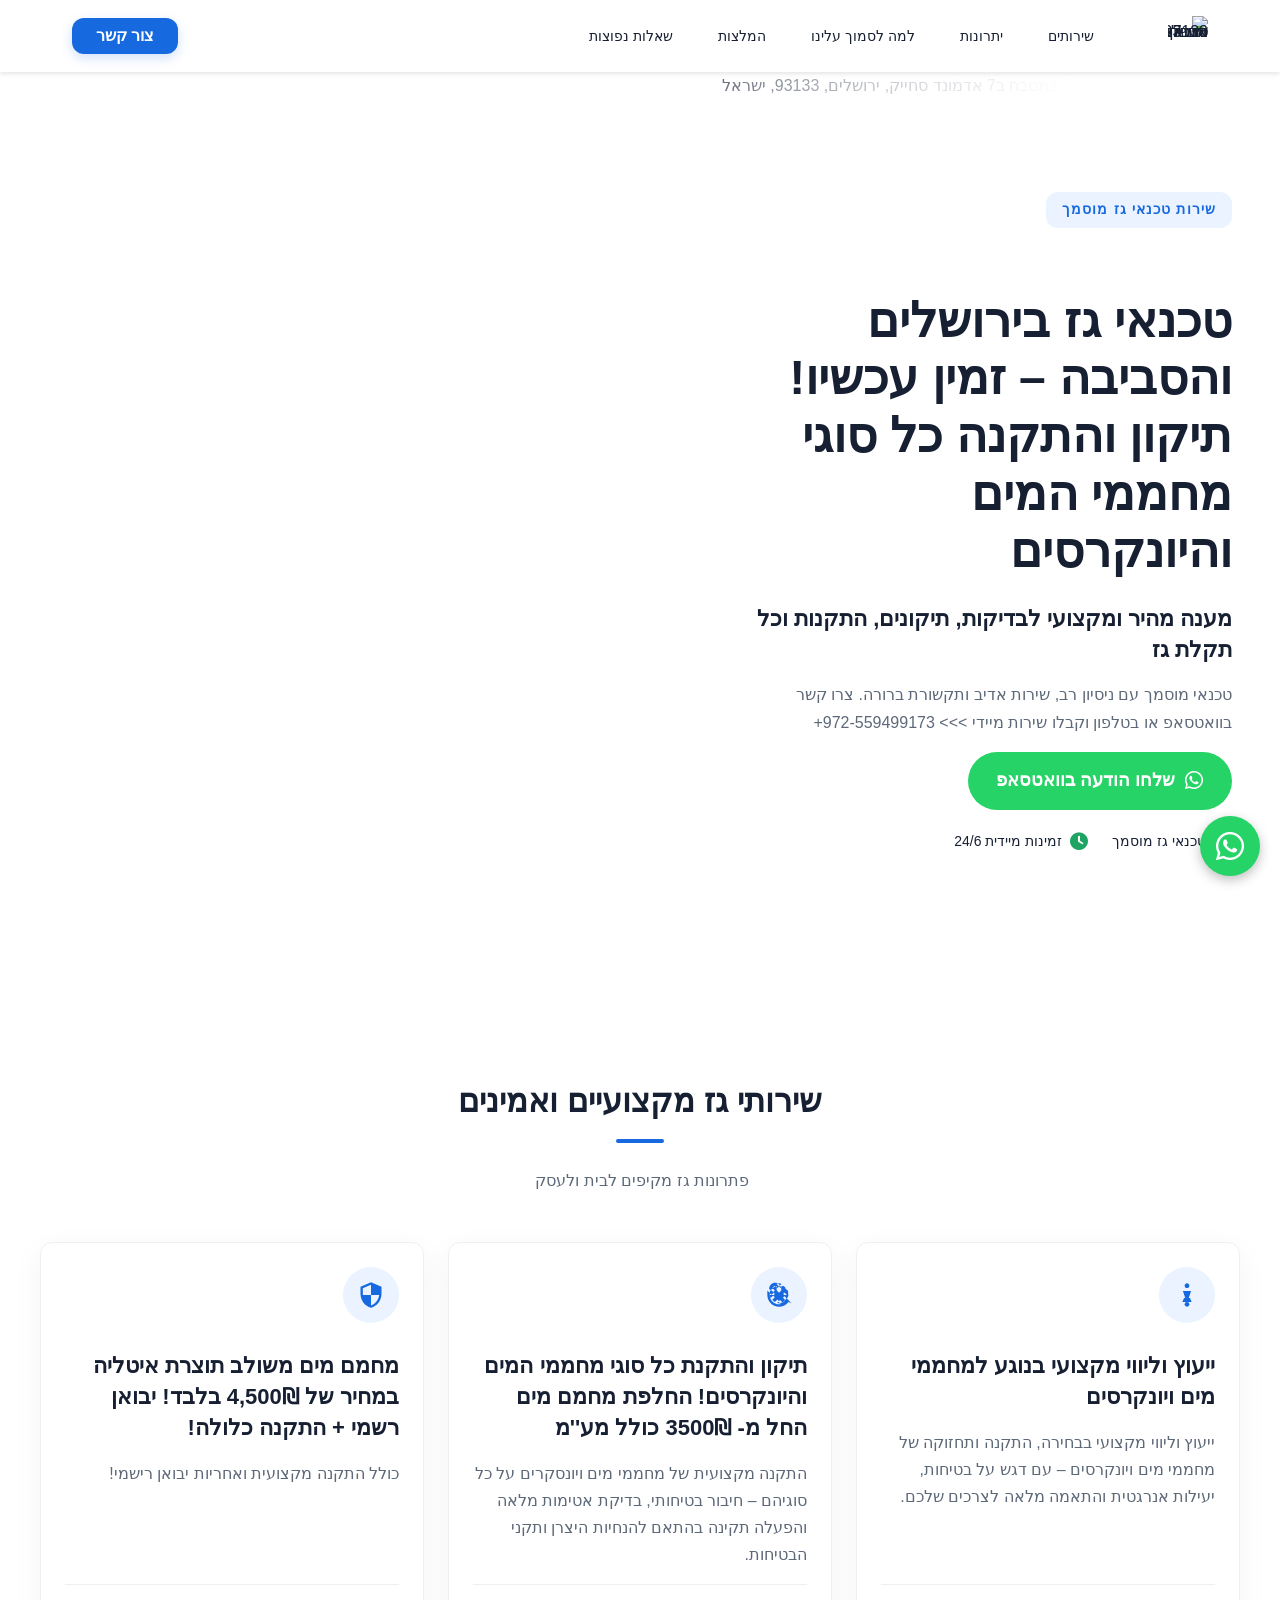
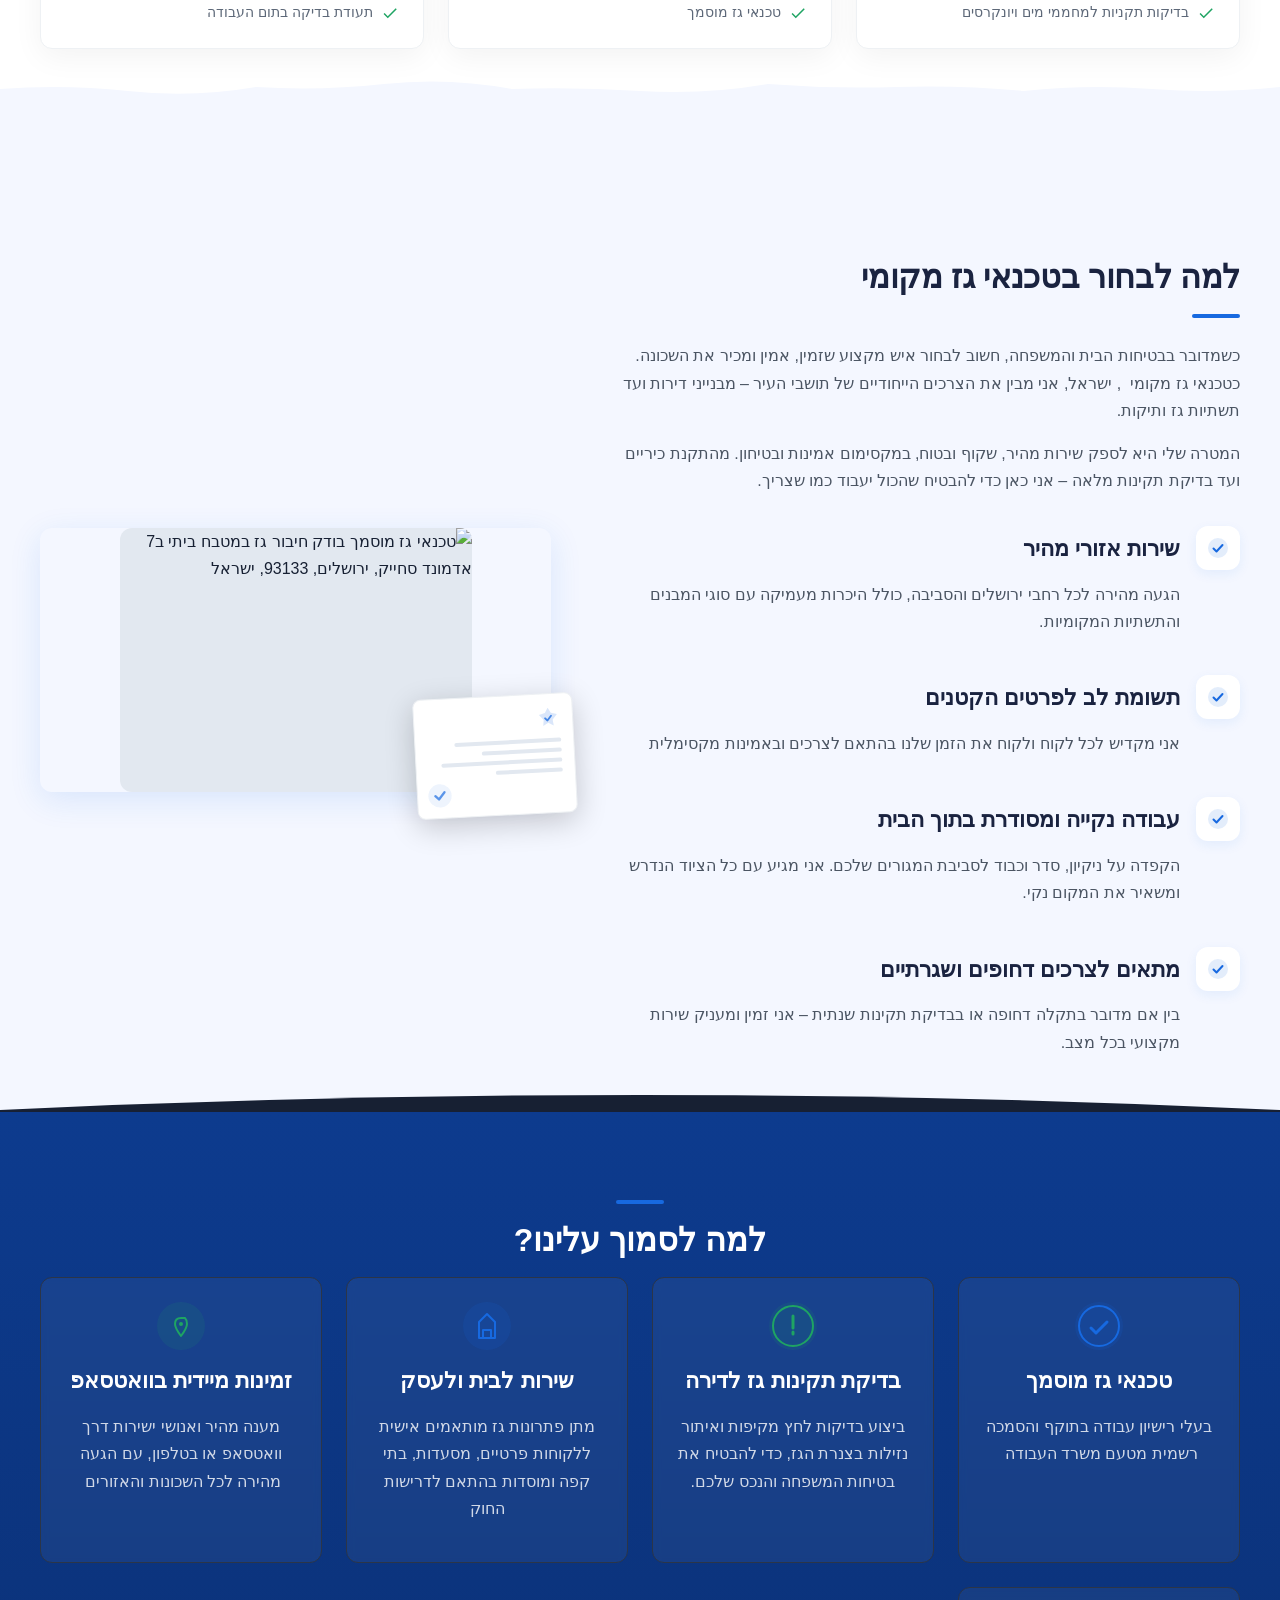
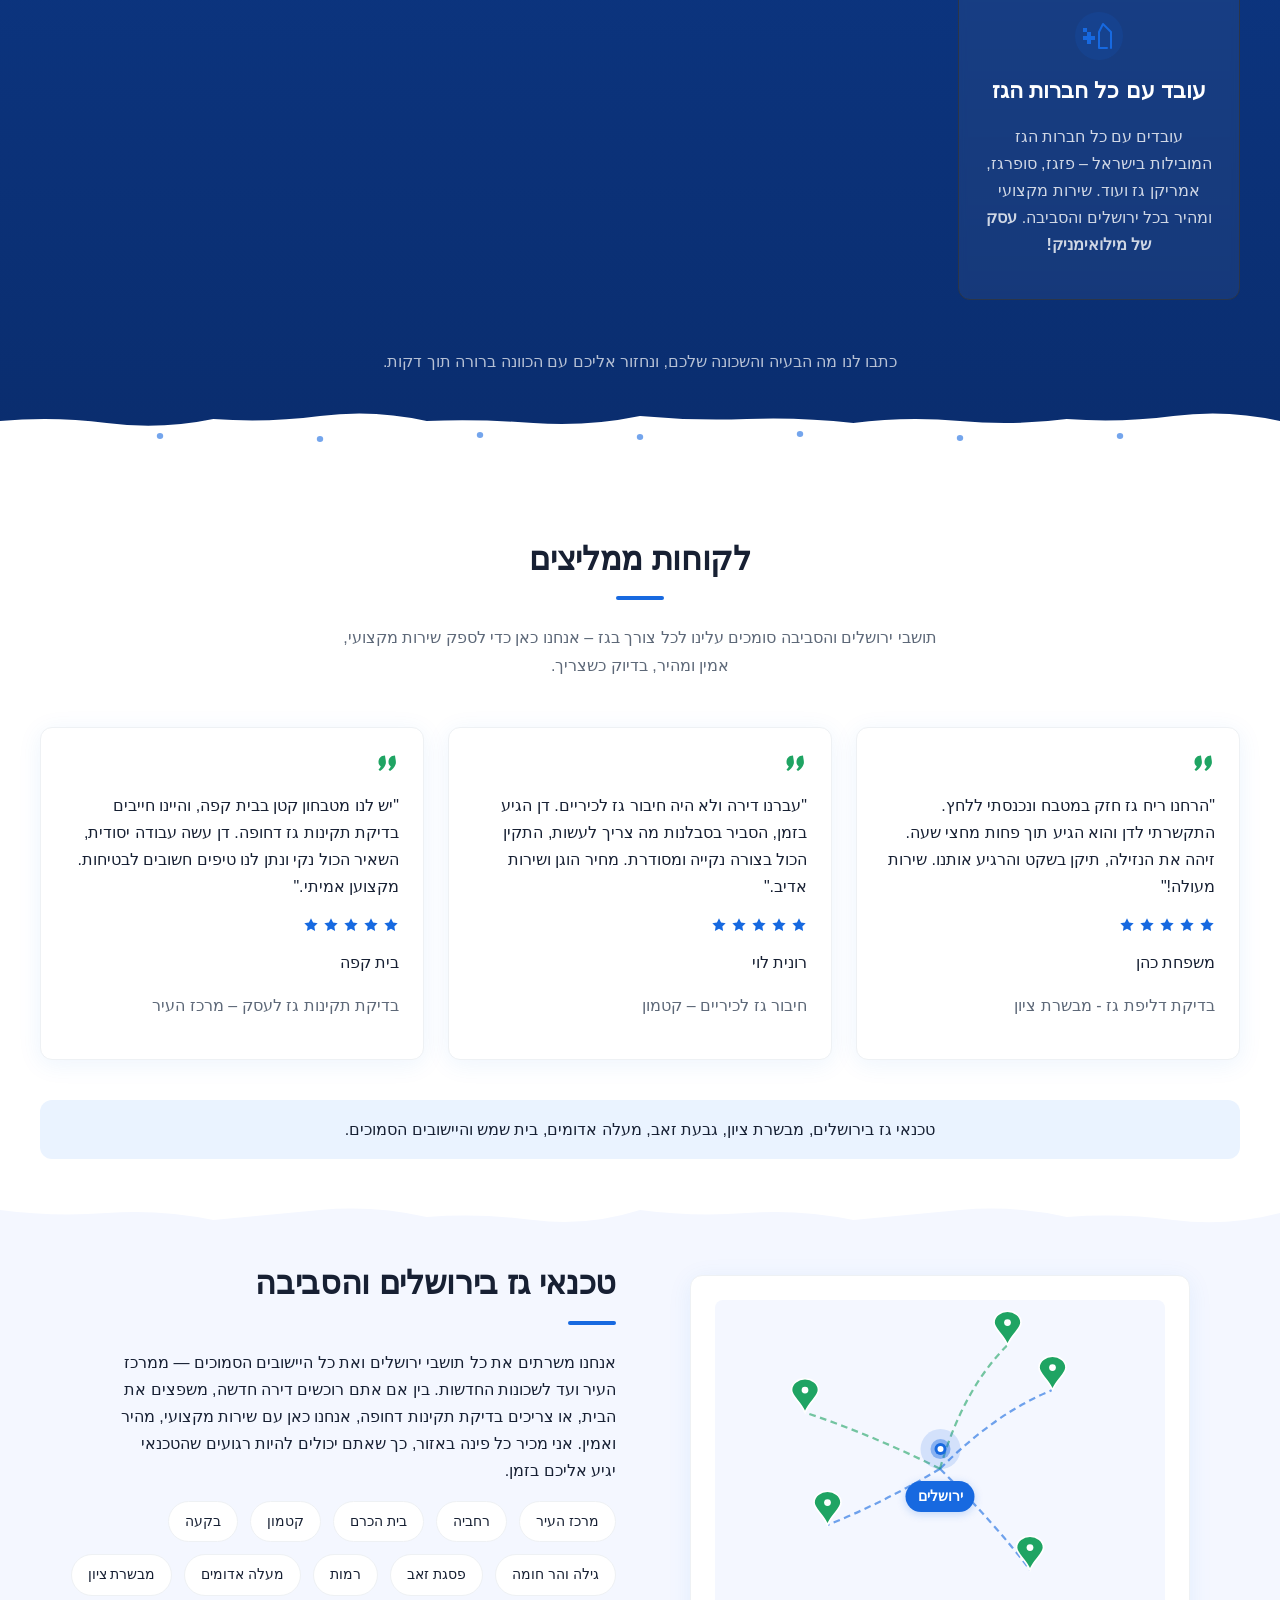
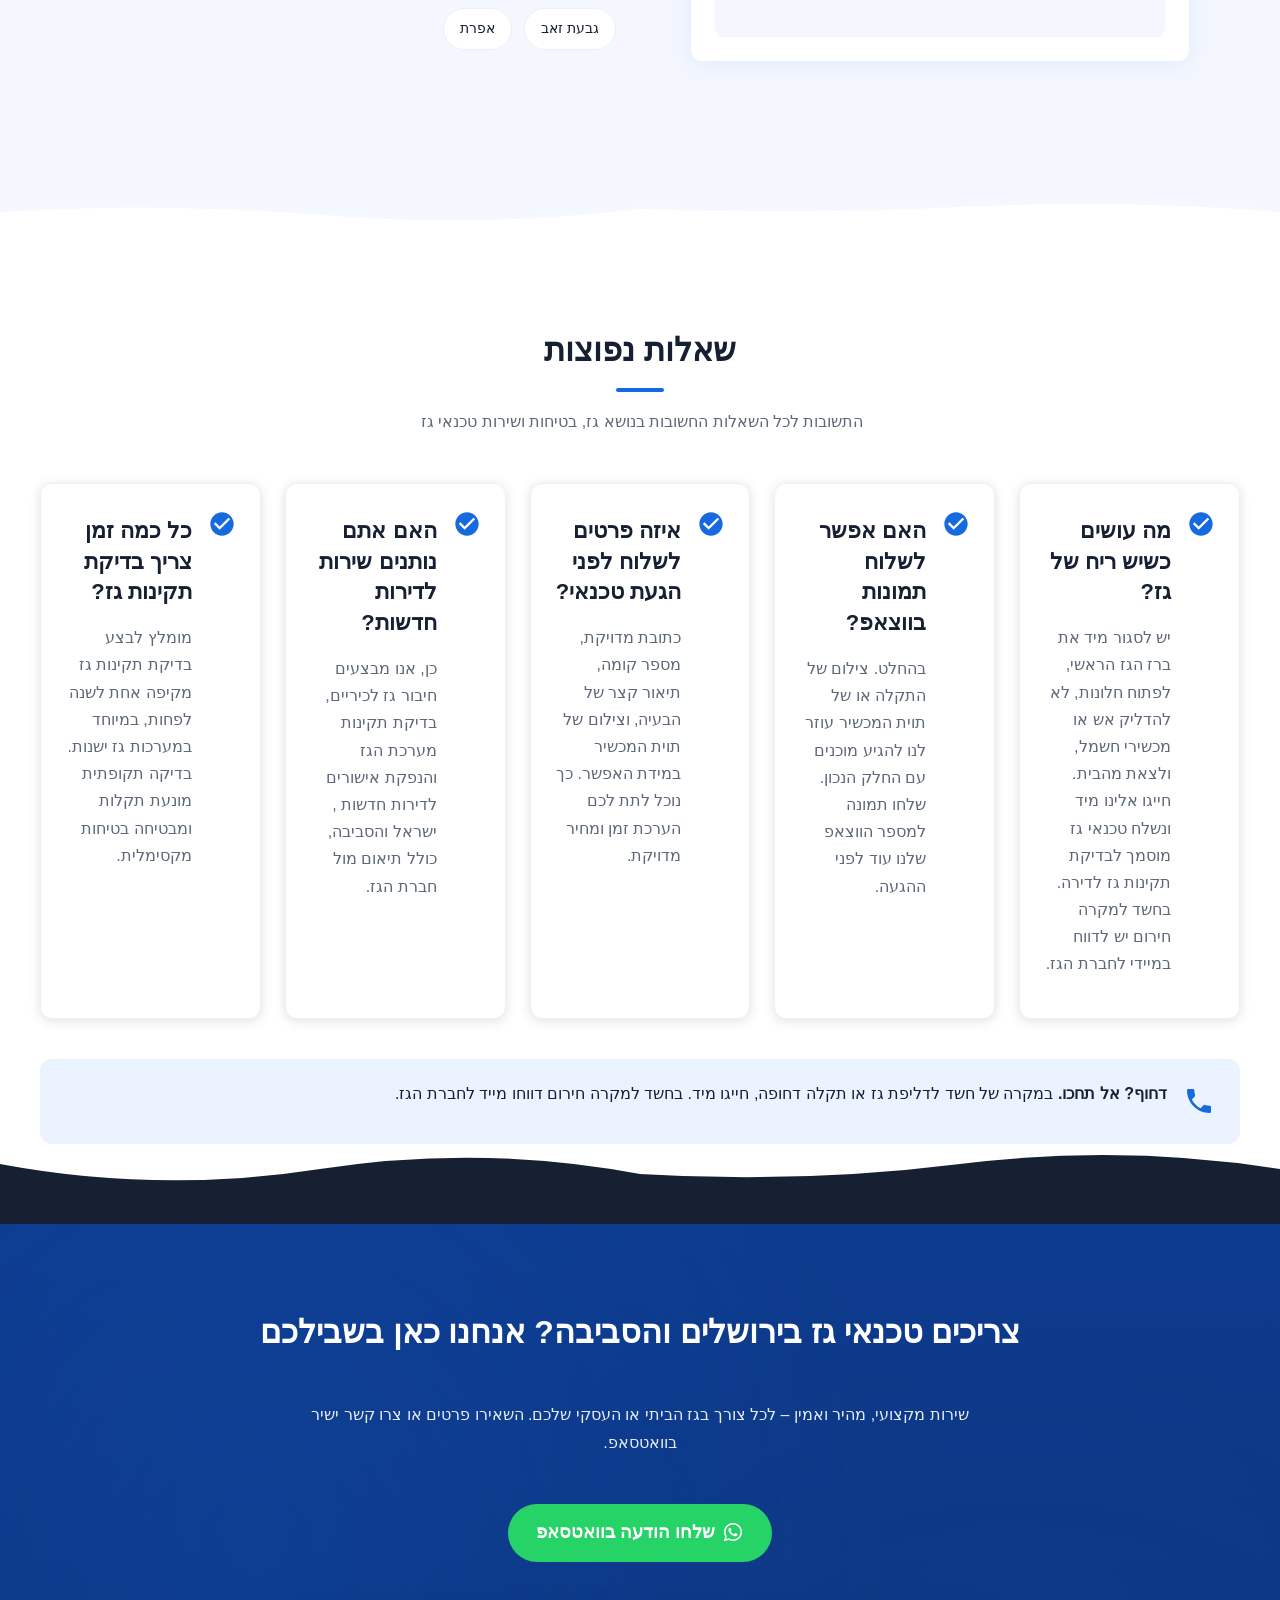
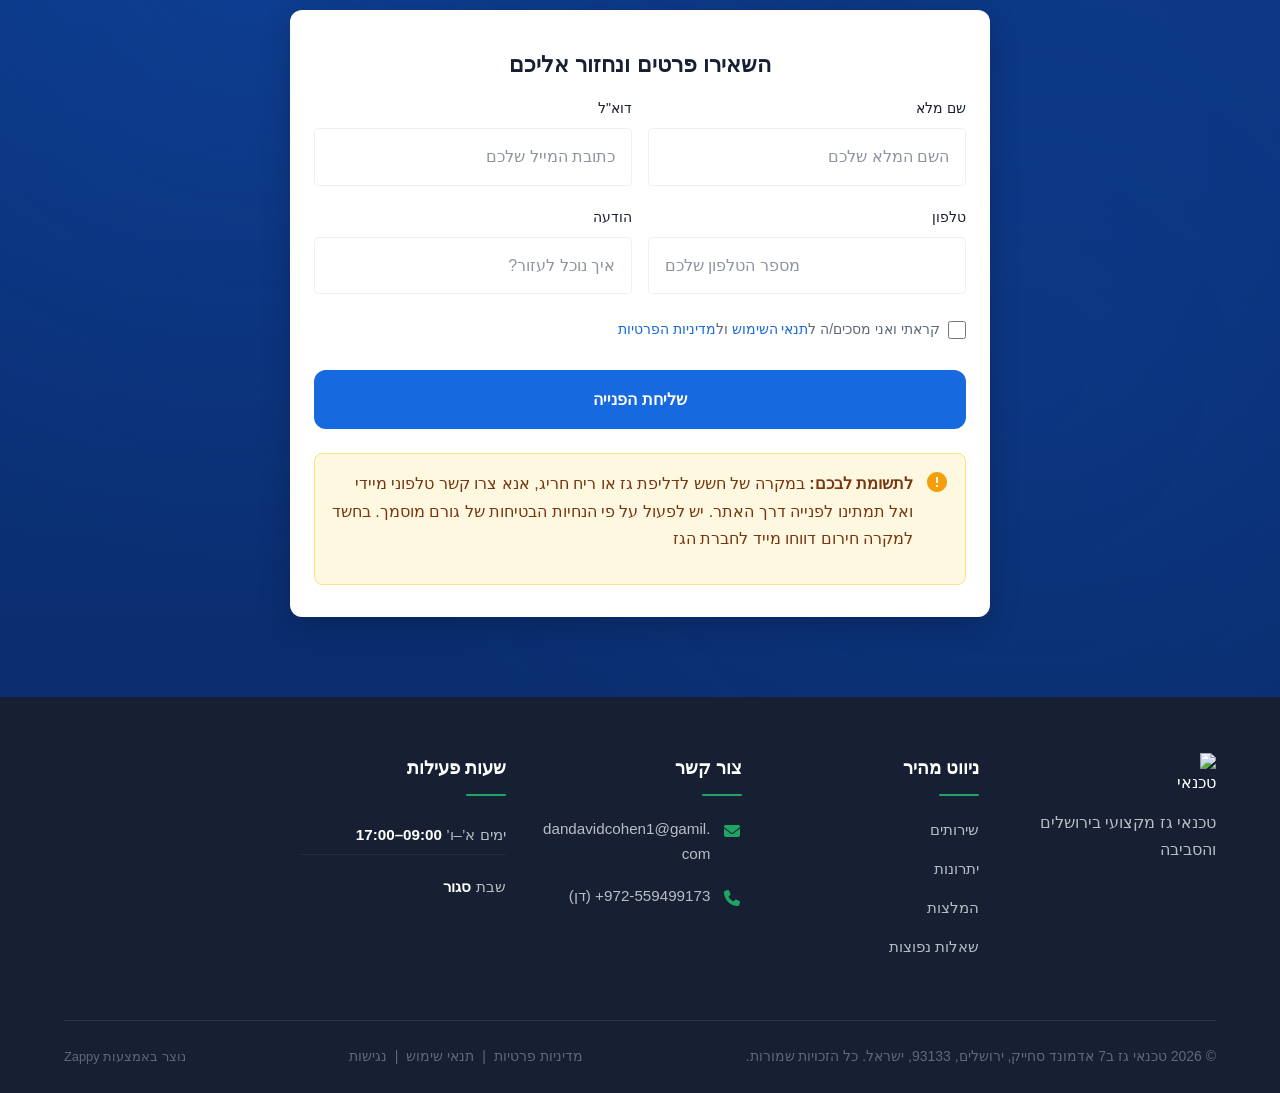
==== index.html @ f6ea0b16 "Incremental sync: 1 page(s) — text_edit" ====
<!DOCTYPE html><html lang="he" dir="rtl"><head>
    <meta charset="UTF-8">
    <meta name="viewport" content="width=device-width, initial-scale=1.0">
    <meta name="robots" content="index, follow">
    <title>טכנאי גז 24/7? השאירו פרטים ונדאג לכם מיד — טכנאי גז בירושלים</title>
    <meta name="description" content="צריכים טכנאי גז בירושלים באופן דחוף? אנחנו כאן להתקנת גז ביתי, בדיקת תקינות וחיבור כיריים. שירות מקצועי ואמין עם זמינות מיידית בוואטסאפ. לחצו עכשיו!">
    <meta name="keywords" content="טכנאי גז בירושלים, התקנת גז ביתי ירושלים, בדיקת תקינות גז לדירה, חיבור גז לכיריים ירושלים, גז ירושלים">
    
    <!-- Favicons -->
    <link rel="icon" type="image/x-icon" href="/assets/favicon.ico">
    <link rel="icon" type="image/png" sizes="16x16" href="/assets/favicon-16x16.png">
    <link rel="icon" type="image/png" sizes="32x32" href="/assets/favicon-32x32.png">
    <link rel="icon" type="image/png" sizes="48x48" href="/assets/favicon-48x48.png">
    <link rel="icon" type="image/png" sizes="192x192" href="/assets/favicon-192x192.png">
    <link rel="icon" type="image/png" sizes="512x512" href="/assets/favicon-512x512.png">
    <link rel="apple-touch-icon" href="/assets/apple-touch-icon.png">
    <!-- Zappy Analytics -->
<script>
(function() {
  'use strict';
  
  // Configuration
  var config = {
    websiteId: 'fee62a18-ed36-47d0-abb9-548b7196b8e8',
    apiUrl: 'https://api.zappy5.com/api/analytics/track',
    sessionDuration: 30 * 60 * 1000, // 30 minutes
    visitorDuration: 30 * 24 * 60 * 60 * 1000, // 30 days
    trackPageViews: true,
    trackClicks: true,
    trackFormSubmissions: true
  };
  
  // Generate or retrieve persistent visitor ID (30 days)
  function getVisitorId() {
    var visitorKey = 'zappy_visitor_' + config.websiteId;
    var visitor = null;
    
    try {
      visitor = localStorage.getItem(visitorKey);
      if (visitor) {
        var visitorData = JSON.parse(visitor);
        var now = Date.now();
        
        // Check if visitor ID is still valid (30 days)
        if (now - visitorData.created < config.visitorDuration) {
          // Update last seen timestamp
          visitorData.lastSeen = now;
          localStorage.setItem(visitorKey, JSON.stringify(visitorData));
          return visitorData.id;
        }
      }
    } catch (e) {
      console.warn('Zappy Analytics: LocalStorage not available');
    }
    
    // Generate new visitor ID
    var newVisitorId = 'zv_' + Date.now() + '_' + Math.random().toString(36).substr(2, 9);
    
    try {
      localStorage.setItem(visitorKey, JSON.stringify({
        id: newVisitorId,
        created: Date.now(),
        lastSeen: Date.now()
      }));
    } catch (e) {
      // Continue without local storage
    }
    
    return newVisitorId;
  }
  
  // Generate or retrieve session ID (30 minutes)
  function getSessionId() {
    var sessionKey = 'zappy_session_' + config.websiteId;
    var session = null;
    
    try {
      session = sessionStorage.getItem(sessionKey);
      if (session) {
        var sessionData = JSON.parse(session);
        var now = Date.now();
        
        // Check if session is still valid
        if (now - sessionData.timestamp < config.sessionDuration) {
          // Update timestamp
          sessionData.timestamp = now;
          sessionStorage.setItem(sessionKey, JSON.stringify(sessionData));
          return sessionData.id;
        }
      }
    } catch (e) {
      console.warn('Zappy Analytics: SessionStorage not available');
    }
    
    // Generate new session ID
    var newSessionId = 'zs_' + Date.now() + '_' + Math.random().toString(36).substr(2, 9);
    
    try {
      sessionStorage.setItem(sessionKey, JSON.stringify({
        id: newSessionId,
        timestamp: Date.now()
      }));
    } catch (e) {
      // Continue without session storage
    }
    
    return newSessionId;
  }
  
  var visitorId = getVisitorId();
  var sessionId = getSessionId();
  
  // Track an event
  function trackEvent(eventType, data) {
    data = data || {};
    
    var eventData = {
      website_id: config.websiteId,
      event_type: eventType,
      page_path: window.location.pathname,
      referrer: document.referrer || 'direct',
      visitor_id: visitorId,
      session_id: sessionId,
      metadata: data
    };
    
    // Use sendBeacon if available (better for page unload events)
    if (navigator.sendBeacon) {
      var blob = new Blob([JSON.stringify(eventData)], { type: 'application/json' });
      navigator.sendBeacon(config.apiUrl, blob);
    } else {
      // Fallback to fetch
      fetch(config.apiUrl, {
        method: 'POST',
        headers: {
          'Content-Type': 'application/json'
        },
        body: JSON.stringify(eventData),
        keepalive: true
      }).catch(function(error) {
        console.warn('Zappy Analytics: Failed to track event', error);
      });
    }
  }
  
  // Track page view
  if (config.trackPageViews) {
    trackEvent('pageview', {
      title: document.title,
      url: window.location.href
    });
  }
  
  // Track clicks on important elements
  if (config.trackClicks) {
    document.addEventListener('click', function(e) {
      var target = e.target;
      
      // Track button clicks (counted as actions)
      if (target.tagName === 'BUTTON' || target.closest('button')) {
        var button = target.tagName === 'BUTTON' ? target : target.closest('button');
        var clickMeta = {
          element: 'button',
          text: button.textContent.trim().substring(0, 100),
          id: button.id || null,
          class: button.className || null
        };
        
        trackEvent('click', clickMeta);
      }
      
      // Track link clicks (navigation - not counted as actions)
      else if (target.tagName === 'A' || target.closest('a')) {
        var link = target.tagName === 'A' ? target : target.closest('a');
        var navMeta = {
          element: 'link',
          text: link.textContent.trim().substring(0, 100),
          href: link.href,
          external: link.hostname !== window.location.hostname
        };
        
        trackEvent('navigation', navMeta);
      }
    }, true);
  }
  
  
  // Track form submissions
  if (config.trackFormSubmissions) {
    document.addEventListener('submit', function(e) {
      var form = e.target;
      
      trackEvent('form_submit', {
        form_id: form.id || null,
        form_name: form.name || null,
        form_action: form.action || null,
        form_method: form.method || 'GET'
      });
    }, true);
  }
  
  // Track time on page (send on page unload)
  var pageLoadTime = Date.now();
  
  window.addEventListener('beforeunload', function() {
    var timeOnPage = Math.floor((Date.now() - pageLoadTime) / 1000); // in seconds
    
    trackEvent('page_unload', {
      time_on_page: timeOnPage,
      page_path: window.location.pathname
    });
  });
  
  // Expose tracking function globally for custom events
  window.zappyAnalytics = {
    track: trackEvent,
    getVisitorId: function() { return visitorId; },
    getSessionId: function() { return sessionId; }
  };
  
})();
</script>
<!-- End Zappy Analytics -->
<!-- Zappy Marketing Events -->
<script>
(function() {
  'use strict';
  if (window.zappyFireMarketingEvent) return;

  var ECOM_MODE = "";
  var IS_CATALOG = false;
  var IS_FULL = false;
  var DIRECT_GA = false;
  var DIRECT_META = false;
  var GA_SEND_TO = "";

  var ECOM_ALIAS = {
    begin_checkout: 'checkout_started',
    purchase: 'checkout_complete',
    add_to_cart: 'add_to_cart',
    view_product: 'view_product'
  };

  function pagePath() {
    try {
      if (window.ZAPPY_CONFIG && window.ZAPPY_CONFIG.currentPagePath) {
        return window.ZAPPY_CONFIG.currentPagePath;
      }
    } catch (e) {}
    try { return window.location.pathname || '/'; } catch (e2) { return '/'; }
  }

  function normalizeItems(meta) {
    meta = meta || {};
    var raw = meta.items || meta.cartItems || meta.cart_items || meta.lineItems || [];
    if (!Array.isArray(raw)) raw = [];
    var out = [];
    for (var i = 0; i < raw.length; i++) {
      var item = raw[i];
      if (!item || typeof item !== 'object') continue;
      var id = String(item.item_id || item.productId || item.product_id || item.id || '').trim();
      var name = String(item.item_name || item.productName || item.product_name || item.name || '').trim();
      var price = parseFloat(item.price != null ? item.price : (item.unitPrice != null ? item.unitPrice : 0)) || 0;
      var quantity = Math.max(1, parseInt(item.quantity != null ? item.quantity : (item.qty != null ? item.qty : 1), 10) || 1);
      if (!id && !name) continue;
      out.push({ item_id: id || name, item_name: name || id, price: price, quantity: quantity });
    }
    return out;
  }

  function buildGa4Params(eventId, meta) {
    meta = meta || {};
    var items = normalizeItems(meta);
    var value = parseFloat(meta.value != null ? meta.value : (meta.total != null ? meta.total : 0)) || 0;
    var currency = String(meta.currency || 'USD').toUpperCase();

    if (eventId === 'checkout_complete') {
      return {
        transaction_id: String(meta.transaction_id || meta.orderId || meta.order_id || meta.orderNumber || '') || undefined,
        value: value,
        currency: currency,
        items: items
      };
    }
    if (eventId === 'checkout_started') {
      return { value: value, currency: currency, items: items };
    }
    if (eventId === 'add_to_cart') {
      var atcItems = items.length ? items : [{
        item_id: String(meta.productId || meta.product_id || ''),
        item_name: String(meta.productName || meta.product_name || ''),
        price: parseFloat(meta.value != null ? meta.value : (meta.price != null ? meta.price : 0)) || 0,
        quantity: parseInt(meta.quantity != null ? meta.quantity : 1, 10) || 1
      }].filter(function(x) { return x.item_id || x.item_name; });
      return {
        value: value || (atcItems[0] ? atcItems[0].price * atcItems[0].quantity : 0),
        currency: currency,
        items: atcItems
      };
    }
    if (eventId === 'view_product') {
      var vpItems = items.length ? items : [{
        item_id: String(meta.productId || meta.product_id || ''),
        item_name: String(meta.productName || meta.product_name || ''),
        price: parseFloat(meta.price != null ? meta.price : (meta.value != null ? meta.value : 0)) || 0,
        quantity: 1
      }].filter(function(x) { return x.item_id || x.item_name; });
      return {
        currency: currency,
        value: value || (vpItems[0] ? vpItems[0].price : 0),
        items: vpItems
      };
    }
    if (eventId === 'whatsapp_click' || eventId === 'phone_click') {
      return { method: eventId === 'whatsapp_click' ? 'whatsapp' : 'phone', page_path: meta.pagePath || pagePath() };
    }
    if (eventId === 'contact_form_submitted' || eventId === 'product_inquiry') {
      return { page_path: meta.pagePath || pagePath() };
    }
    return meta;
  }

  function buildMetaParams(eventId, meta) {
    meta = meta || {};
    var items = normalizeItems(meta);
    var value = parseFloat(meta.value != null ? meta.value : (meta.total != null ? meta.total : 0)) || 0;
    var currency = String(meta.currency || 'USD').toUpperCase();
    var contentIds = [];
    var numItems = 0;
    for (var i = 0; i < items.length; i++) {
      if (items[i].item_id) contentIds.push(items[i].item_id);
      numItems += items[i].quantity || 1;
    }

    if (eventId === 'checkout_complete') {
      return {
        value: value,
        currency: currency,
        content_ids: contentIds.length ? contentIds : undefined,
        content_type: 'product',
        num_items: numItems || undefined,
        order_id: String(meta.order_id || meta.orderId || meta.transaction_id || meta.orderNumber || '') || undefined
      };
    }
    if (eventId === 'checkout_started') {
      return {
        value: value,
        currency: currency,
        content_ids: contentIds.length ? contentIds : undefined,
        content_type: 'product',
        num_items: numItems || parseInt(meta.itemCount != null ? meta.itemCount : 0, 10) || undefined
      };
    }
    if (eventId === 'add_to_cart') {
      var id = String(meta.productId || meta.product_id || contentIds[0] || '');
      return {
        value: value || (items[0] ? items[0].price * items[0].quantity : 0),
        currency: currency,
        content_ids: id ? [id] : (contentIds.length ? contentIds : undefined),
        content_type: 'product',
        content_name: meta.productName || meta.product_name || (items[0] && items[0].item_name),
        num_items: parseInt(meta.quantity != null ? meta.quantity : (numItems || 1), 10) || 1
      };
    }
    if (eventId === 'view_product') {
      var vid = String(meta.productId || meta.product_id || contentIds[0] || '');
      return {
        value: value || parseFloat(meta.price != null ? meta.price : 0) || 0,
        currency: currency,
        content_ids: vid ? [vid] : (contentIds.length ? contentIds : undefined),
        content_type: 'product',
        content_name: meta.productName || meta.product_name || (items[0] && items[0].item_name)
      };
    }
    if (eventId === 'whatsapp_click' || eventId === 'phone_click') {
      return {
        content_name: eventId === 'whatsapp_click' ? 'WhatsApp' : 'Phone',
        content_category: 'contact'
      };
    }
    if (eventId === 'contact_form_submitted' || eventId === 'product_inquiry') {
      return {
        content_name: eventId === 'product_inquiry' ? 'Product inquiry' : 'Contact form',
        content_category: meta.productName || meta.product_name || undefined
      };
    }
    return meta;
  }

  var PLATFORM = {
    whatsapp_click: { ga4: 'contact', meta: 'Contact', gtm: 'whatsapp_click', ecom: false },
    phone_click: { ga4: 'contact', meta: 'Contact', gtm: 'phone_click', ecom: false },
    contact_form_submitted: { ga4: 'generate_lead', meta: 'Lead', gtm: 'contact_form_submitted', ecom: false },
    checkout_started: { ga4: 'begin_checkout', meta: 'InitiateCheckout', gtm: 'begin_checkout', ecom: true },
    checkout_complete: { ga4: 'purchase', meta: 'Purchase', gtm: 'purchase', ecom: true },
    product_inquiry: { ga4: 'generate_lead', meta: 'Lead', gtm: 'product_inquiry', ecom: false },
    add_to_cart: { ga4: 'add_to_cart', meta: 'AddToCart', gtm: 'add_to_cart', ecom: true },
    view_product: { ga4: 'view_item', meta: 'ViewContent', gtm: 'view_item', ecom: true }
  };

  function purchaseDedupKey(orderId) {
    return 'zappy_purchase_fired_' + String(orderId || '');
  }

  function purchaseMetaDedupKey(orderId) {
    return 'zappy_purchase_meta_fired_' + String(orderId || '');
  }

  function alreadyFiredPurchase(orderId) {
    if (!orderId) return false;
    try {
      return window.sessionStorage.getItem(purchaseDedupKey(orderId)) === '1';
    } catch (e) {
      return false;
    }
  }

  function markPurchaseFired(orderId) {
    if (!orderId) return;
    try { window.sessionStorage.setItem(purchaseDedupKey(orderId), '1'); } catch (e) {}
  }

  function alreadyFiredPurchaseMeta(orderId) {
    if (!orderId) return false;
    try {
      return window.sessionStorage.getItem(purchaseMetaDedupKey(orderId)) === '1';
    } catch (e) {
      return false;
    }
  }

  function markPurchaseMetaFired(orderId) {
    if (!orderId) return;
    try { window.sessionStorage.setItem(purchaseMetaDedupKey(orderId), '1'); } catch (e) {}
  }

  function getPendingMetaEvents() {
    try {
      if (!Array.isArray(window.__zappyPendingMetaEvents)) {
        window.__zappyPendingMetaEvents = [];
      }
      return window.__zappyPendingMetaEvents;
    } catch (e) {
      return [];
    }
  }

  function enqueueMetaEvent(eventName, params, orderId) {
    var q = getPendingMetaEvents();
    if (orderId) {
      for (var i = 0; i < q.length; i++) {
        if (q[i] && q[i].orderId === orderId && q[i].eventName === eventName) return;
      }
    }
    q.push({ eventName: eventName, params: params || {}, orderId: orderId || null });
  }

  /**
   * Live sites replace the eager Meta snippet with a consent-gated lazy
   * loader. Payment providers bounce the shopper back to /order-success
   * before CookieConsent hydrates, so confirm-order used to fire Purchase
   * while window.fbq was still undefined — then sessionStorage blocked a
   * retry. Queue until fbq exists, then flush.
   */
  function flushPendingMetaEvents() {
    if (typeof window.fbq !== 'function') return;
    var q = getPendingMetaEvents().slice();
    try { window.__zappyPendingMetaEvents = []; } catch (e) {}
    for (var i = 0; i < q.length; i++) {
      var item = q[i];
      if (!item || !item.eventName) continue;
      if (item.orderId && alreadyFiredPurchaseMeta(item.orderId)) continue;
      try {
        window.fbq('track', item.eventName, item.params || {});
        if (item.orderId) markPurchaseMetaFired(item.orderId);
      } catch (e2) {}
    }
  }
  window.zappyFlushPendingMetaEvents = flushPendingMetaEvents;

  if (DIRECT_META) {
    var metaFlushAttempts = 0;
    var metaFlushTimer = setInterval(function() {
      metaFlushAttempts++;
      flushPendingMetaEvents();
      var pendingLen = 0;
      try { pendingLen = (window.__zappyPendingMetaEvents || []).length; } catch (e) {}
      if ((pendingLen === 0 && typeof window.fbq === 'function') || metaFlushAttempts > 60) {
        clearInterval(metaFlushTimer);
      }
    }, 500);
  }

  /**
   * Fire a marketing event to first-party analytics + GA4/GTM/Meta when present.
   * @param {string} eventName marketing ID or ecommerce alias
   * @param {object} [metadata]
   * @param {{ skipFirstParty?: boolean }} [opts]
   */
  window.zappyFireMarketingEvent = function(eventName, metadata, opts) {
    try {
      opts = opts || {};
      metadata = metadata || {};
      var eventId = ECOM_ALIAS[eventName] || eventName;
      var plat = PLATFORM[eventId];
      if (!plat) return;

      if (!metadata.pagePath && !metadata.page_path) {
        metadata.pagePath = pagePath();
      }

      var oid = '';
      var purchaseAlreadySent = false;
      var purchaseMetaAlreadySent = false;
      if (eventId === 'checkout_complete') {
        oid = String(metadata.orderId || metadata.order_id || metadata.transaction_id || '');
        purchaseAlreadySent = !!(oid && alreadyFiredPurchase(oid));
        purchaseMetaAlreadySent = !!(oid && alreadyFiredPurchaseMeta(oid));
        if (purchaseAlreadySent && purchaseMetaAlreadySent) return;
      }

      // First-party (skip when already tracked via zappyTrackEcomAnalytics path
      // that opts out, or when caller already recorded under a different name)
      if (!opts.skipFirstParty && !purchaseAlreadySent) {
        try {
          if (window.zappyAnalytics && typeof window.zappyAnalytics.track === 'function') {
            window.zappyAnalytics.track(eventId, metadata);
          }
        } catch (e1) {}
      }

      // GTM / dataLayer — platform-standard ecommerce event names.
      // Always push. A bare gtag.js snippet ignores plain event objects;
      // a GTM container is what turns them into GA4/Ads hits.
      if (!purchaseAlreadySent) {
        try {
          window.dataLayer = window.dataLayer || [];
          if (plat.ecom) {
            var ga4ForGtm = buildGa4Params(eventId, metadata);
            var ecommerce = {};
            if (ga4ForGtm.transaction_id) ecommerce.transaction_id = ga4ForGtm.transaction_id;
            if (ga4ForGtm.value != null) ecommerce.value = ga4ForGtm.value;
            if (ga4ForGtm.currency) ecommerce.currency = ga4ForGtm.currency;
            if (ga4ForGtm.items) ecommerce.items = ga4ForGtm.items;
            // Clear first so GTM does not merge this hit with the previous ecommerce object.
            window.dataLayer.push({ ecommerce: null });
            window.dataLayer.push({ event: plat.gtm, ecommerce: ecommerce });
            // Secondary Zappy-specific trigger for merchants who want it
            if (eventId === 'checkout_complete' || eventId === 'checkout_started') {
              window.dataLayer.push({ ecommerce: null });
              window.dataLayer.push({ event: eventId, ecommerce: ecommerce });
            }
          } else {
            var dl = { event: plat.gtm };
            for (var k in metadata) {
              if (Object.prototype.hasOwnProperty.call(metadata, k)) dl[k] = metadata[k];
            }
            window.dataLayer.push(dl);
          }
        } catch (e2) {}

        // Direct Google Analytics snippet only. GTM also defines window.gtag;
        // calling it then sends the same event again to every Google tag the
        // container loaded. send_to keeps a direct GA install off those tags
        // when the merchant also has GTM.
        if (DIRECT_GA) {
          try {
            if (typeof window.gtag === 'function') {
              var gaParams = buildGa4Params(eventId, metadata);
              if (GA_SEND_TO && gaParams && typeof gaParams === 'object') {
                var gaCopy = {};
                for (var gk in gaParams) {
                  if (Object.prototype.hasOwnProperty.call(gaParams, gk)) gaCopy[gk] = gaParams[gk];
                }
                gaCopy.send_to = GA_SEND_TO;
                gaParams = gaCopy;
              }
              window.gtag('event', plat.ga4, gaParams);
            }
          } catch (e3) {}
        }

        if (oid) markPurchaseFired(oid);
      }

      // Meta Pixel — only the Zappy pixel integration. A pixel pasted inside
      // GTM already initializes fbq; calling it from here would double-count.
      // Live sites lazy-load fbq after marketing consent. If the stub is not
      // defined yet, queue and flush when the pixel arrives.
      if (DIRECT_META) {
        try {
          if (purchaseMetaAlreadySent) {
            // already delivered to Meta
          } else {
            var metaParams = buildMetaParams(eventId, metadata);
            if (typeof window.fbq === 'function') {
              window.fbq('track', plat.meta, metaParams);
              if (oid) markPurchaseMetaFired(oid);
            } else {
              enqueueMetaEvent(plat.meta, metaParams, eventId === 'checkout_complete' ? oid : null);
            }
          }
        } catch (e4) {}
      }
    } catch (err) {}
  };

  // ---- Click listeners (capture) ----
  var recent = Object.create(null);
  function dedupe(key) {
    var now = Date.now();
    if (recent[key] && now - recent[key] < 800) return true;
    recent[key] = now;
    return false;
  }

  function closest(el, selector) {
    if (!el) return null;
    if (el.closest) return el.closest(selector);
    return null;
  }

  function findAnchor(el) {
    var node = el;
    while (node && node !== document) {
      if (node.tagName === 'A') return node;
      node = node.parentElement;
    }
    return null;
  }

  function isWhatsAppHref(href) {
    if (!href) return false;
    var h = String(href).toLowerCase();
    return h.indexOf('wa.me/') !== -1 ||
      h.indexOf('api.whatsapp.com') !== -1 ||
      h.indexOf('whatsapp.com/send') !== -1 ||
      h.indexOf('whatsapp:') === 0;
  }

  document.addEventListener('click', function(e) {
    try {
      var target = e.target;
      if (!target) return;

      // WhatsApp
      var waFloat = closest(target, '.whatsapp-float, a.whatsapp-float, [data-zappy-whatsapp]');
      var anchor = findAnchor(target);
      var href = (anchor && anchor.href) || '';
      if (waFloat || (anchor && isWhatsAppHref(href))) {
        if (!dedupe('wa:' + href)) {
          var waSource = waFloat ? 'float' : 'link';
          window.zappyFireMarketingEvent('whatsapp_click', {
            source: waSource,
            href: href || null,
            pagePath: pagePath()
          });
        }
        return;
      }

      // Phone
      var phoneBtn = closest(target, '.phone-header-btn, .nav-phone-btn, .call-btn, [data-zappy-phone]');
      var telHref = '';
      if (anchor && anchor.href && String(anchor.href).toLowerCase().indexOf('tel:') === 0) {
        telHref = anchor.href;
      } else if (phoneBtn && phoneBtn.href && String(phoneBtn.href).toLowerCase().indexOf('tel:') === 0) {
        telHref = phoneBtn.href;
      }
      if (phoneBtn || telHref) {
        var phone = '';
        if (telHref) {
          phone = String(telHref).replace(/^tel:/i, '').trim();
        }
        if (!dedupe('tel:' + (phone || (phoneBtn && phoneBtn.id) || 'btn'))) {
          window.zappyFireMarketingEvent('phone_click', {
            source: phoneBtn ? 'button' : 'link',
            phone: phone || null,
            href: telHref || null,
            pagePath: pagePath()
          });
        }
        return;
      }

      // Catalog / product inquiry
      if (IS_CATALOG || IS_FULL) {
        var inq = closest(target, '.card-inquiry-btn, #zappy-pdp-inquiry-btn, a.inquiry-btn');
        if (inq) {
          if (!dedupe('inq:' + (inq.id || inq.className))) {
            var product = window.currentProduct || null;
            var productId = (inq.getAttribute && inq.getAttribute('data-product-id')) ||
              (product && product.id) || null;
            var productName = (inq.getAttribute && inq.getAttribute('data-product-name')) ||
              (product && product.name) || null;
            var channel = 'contact_page';
            var inqHref = (inq.tagName === 'A' && inq.href) ? inq.href : '';
            if (inqHref && String(inqHref).toLowerCase().indexOf('mailto:') === 0) channel = 'mailto';
            window.zappyFireMarketingEvent('product_inquiry', {
              source: inq.id === 'zappy-pdp-inquiry-btn' ? 'pdp' : 'card',
              productId: productId,
              productName: productName,
              channel: channel,
              pagePath: pagePath()
            });
          }
        }
      }
    } catch (err) {}
  }, true);
})();
</script>
    <meta property="og:title" content="טכנאי גז 24/7? השאירו פרטים ונדאג לכם מיד — טכנאי גז בירושלים">
    <meta property="og:description" content="צריכים טכנאי גז בירושלים באופן דחוף? אנחנו כאן להתקנת גז ביתי, בדיקת תקינות וחיבור כיריים. שירות מקצועי ואמין עם זמינות מיידית בוואטסאפ. לחצו עכשיו!">
    <meta name="twitter:card" content="summary_large_image">
    <meta name="twitter:title" content="טכנאי גז 24/7? השאירו פרטים ונדאג לכם מיד — טכנאי גז בירושלים">
    <meta name="twitter:description" content="צריכים טכנאי גז בירושלים באופן דחוף? אנחנו כאן להתקנת גז ביתי, בדיקת תקינות וחיבור כיריים. שירות מקצועי ואמין עם זמינות מיידית בוואטסאפ. לחצו עכשיו!">
    <script type="application/ld+json">{"@context":"https://schema.org","@graph":[{"@type":"LocalBusiness","@id":"https://gaz-technician-in-jerusalem.zappy5.app#organization","name":"טכנאי גז בירושלים","url":"https://gaz-technician-in-jerusalem.zappy5.app","description":"A gas technician service operating in Jerusalem and the surrounding area, focused on local residential and commercial clients. The website is a single landing page designed to drive immediate contact via WhatsApp and a floating call button, emphasizing quick accessibility and trust for urgent or routine gas-related needs.","address":{"@type":"PostalAddress","streetAddress":"ירושלים"},"contactPoint":[{"@type":"ContactPoint","contactType":"customer service","email":"dandavidcohen1@gamil.com","telephone":"+972559499173"}]},{"@type":"WebSite","@id":"https://gaz-technician-in-jerusalem.zappy5.app#website","url":"https://gaz-technician-in-jerusalem.zappy5.app","name":"טכנאי גז בירושלים","publisher":{"@id":"https://gaz-technician-in-jerusalem.zappy5.app#organization"}},{"@type":"ContactPage","@id":"https://gaz-technician-in-jerusalem.zappy5.app#contactpage","url":"https://gaz-technician-in-jerusalem.zappy5.app","name":"טכנאי גז 24/7? השאירו פרטים ונדאג לכם מיד — טכנאי גז בירושלים","mainEntity":{"@id":"https://gaz-technician-in-jerusalem.zappy5.app#organization"},"potentialAction":{"@type":"CommunicateAction","target":{"@type":"EntryPoint","urlTemplate":"https://gaz-technician-in-jerusalem.zappy5.app/api/email/contact-form","actionPlatform":["http/method=POST"],"contentType":"application/json"},"instrument":[{"@type":"PropertyValue","name":"name","propertyID":"text","valueRequired":true,"description":"השם המלא שלכם"},{"@type":"PropertyValue","name":"email","propertyID":"email","valueRequired":true,"description":"כתובת המייל שלכם"},{"@type":"PropertyValue","name":"phone","propertyID":"tel","valueRequired":true,"description":"מספר הטלפון שלכם"},{"@type":"PropertyValue","name":"message","propertyID":"text","valueRequired":false,"description":"איך נוכל לעזור?"},{"@type":"PropertyValue","name":"privacy_consent","propertyID":"checkbox","valueRequired":true}]}}]}</script>
    
    <style id="zappy-critical-above-fold-css">
html{box-sizing:border-box;-webkit-text-size-adjust:100%}*,*::before,*::after{box-sizing:inherit}body{margin:0;min-width:320px;overflow-x:clip}img,svg,video{max-width:100%;height:auto}main{display:block}.container{width:min(100% - 32px,1200px);margin-inline:auto}.navbar,nav.navbar,header .navbar,header[role="banner"]{position:relative;z-index:1000;width:100%}.nav-container,.navbar .container{display:flex;align-items:center;justify-content:space-between;min-height:64px}.logo,.logo-link img{display:block;width:35px;height:35px;object-fit:contain}.nav-menu,#navMenu{list-style:none;margin:0;padding:0}.navbar a,.nav-menu a,#navMenu a,.navbar .nav-links a{color:inherit;text-decoration:none}.navbar .sub-menu,.nav-menu .sub-menu,#navMenu .sub-menu{display:none}.fa,.fas,.far,.fab,.fa-solid,.fa-regular,.fa-brands{display:inline-block;min-width:1em;text-align:center}html:not(#zappy-noop)[data-zappy-site-type="ecommerce"] .phone-header-btn,html:not(#zappy-noop) .navbar:has(.nav-ecommerce-icons)>.phone-header-btn{display:none!important;visibility:hidden!important;width:0!important;height:0!important;pointer-events:none!important}.zappy-preview-empty-store-cta{display:none!important;visibility:hidden!important;height:0!important;max-height:0!important;overflow:hidden!important;margin:0!important;padding:0!important;border:0!important;box-shadow:none!important}.zappy-catalog-menu{background:var(--surface-color,var(--surface,linear-gradient(135deg,#f8f9fa 0%,#fff 100%)));border-bottom:1px solid var(--border-color,#e5e7eb);padding:0;position:sticky;top:0;z-index:90}.zappy-catalog-menu[dir=rtl],.zappy-catalog-menu.rtl{direction:rtl}.zappy-catalog-menu[dir=ltr],.zappy-catalog-menu.ltr{direction:ltr}.catalog-menu-container{max-width:1440px;margin:0 auto;display:flex;align-items:center;gap:8px;padding:10px 24px;overflow:visible}.catalog-menu-categories,.catalog-menu-list{display:flex;align-items:center;gap:4px;flex-wrap:wrap;margin:0;padding:0;list-style:none}.catalog-menu-item{display:inline-flex;align-items:center;padding:8px 16px;font-size:14px;font-weight:500;color:var(--text-color,var(--text,#374151));text-decoration:none;border-radius:20px;white-space:nowrap}.catalog-menu-all{background:var(--primary-color,var(--primary,#111));color:var(--text-light,#fff)!important}.catalog-menu-parent{position:relative;display:inline-flex;align-items:center}.catalog-menu-trigger{display:inline-flex;align-items:center;gap:6px}.catalog-menu-chevron{flex-shrink:0}.catalog-menu-parent>.sub-menu{display:none!important;visibility:hidden!important;opacity:0!important;pointer-events:none!important}.hero-section,.index-hero-section,section[class*="hero"]{position:relative;overflow:hidden}.hero-section,.index-hero-section{min-height:560px}section[data-hero-type*="fullscreen"]{min-height:100vh}.hero-bg-wrapper,.hero-bg-image,section[class*="hero"] [class*="hero-bg"]{position:absolute;inset:0;width:100%;height:100%}.hero-bg-wrapper img,.hero-bg-image img,section[class*="hero"] [data-hero-bg],section[class*="hero"] img[data-hero-background="true"]{width:100%!important;height:100%!important;object-fit:cover!important;display:block}.hero-content,section[class*="hero"] .container{position:relative;z-index:2}@media(max-width:768px){:root{--header-height:72px;--total-header-height:72px;--zappy-mobile-menu-top:72px}html[data-zappy-site-type="ecommerce"] body{padding-top:var(--total-header-height,72px)}html[data-zappy-site-type="ecommerce"] body>nav.navbar,html[data-zappy-site-type="ecommerce"] body>.navbar:not(.zappy-catalog-menu){position:fixed!important;top:0;left:0;right:0;z-index:100000;width:100%;margin-bottom:0}.zappy-catalog-menu{position:fixed;top:var(--header-height,72px);left:0;right:0;z-index:99999}.nav-container,.navbar .container{min-height:60px}.nav-menu,#navMenu{max-width:100vw;overflow-x:hidden}.hero-section,.index-hero-section,section[class*="hero"],section[data-hero-type*="fullscreen"]{min-height:100svh}.hero-bg-wrapper,.hero-bg-image,.hero-scrim{min-height:100svh}}
:root{--nav-bg:#FFFFFF}.navbar{background-color:#FFFFFF!important}

/* ZAPPY_ANNOUNCEMENT_HEADER_OFFSET_CSS_V3 */
:root {
  --zappy-header-stack-height: calc(var(--zappy-announcement-height, 40px) + var(--header-height, 72px));
}
body:has(.zappy-announcement-bar) nav.navbar:not(.zappy-catalog-menu),
body:has(.zappy-announcement-bar) header.navbar,
body:has(.zappy-announcement-bar) .navbar:not(.zappy-catalog-menu):not(.mobile-search-panel) {
  top: var(--zappy-announcement-height, 40px) !important;
}



/* ZAPPY_CONTENT_ALIGNMENT_FIRST_PAINT_CSS_V1 */
[data-zappy-content-align] {
  display: flex !important;
  flex-direction: column !important;
}
[data-zappy-content-align^="top-"] { justify-content: flex-start !important; }
[data-zappy-content-align^="upper-"],
[data-zappy-content-align^="center-"],
[data-zappy-content-align^="lower-"] { justify-content: center !important; }
[data-zappy-content-align^="bottom-"] { justify-content: flex-end !important; }
[data-zappy-content-align$="-left"],
[data-zappy-content-align$="-mid-left"] {
  align-items: flex-start !important;
  text-align: start !important;
}
[data-zappy-content-align$="-center"] {
  align-items: center !important;
  text-align: center !important;
}
[data-zappy-content-align$="-right"],
[data-zappy-content-align$="-mid-right"] {
  align-items: flex-end !important;
  text-align: end !important;
}
[data-zappy-content-align] [data-zappy-align-target] {
  margin-left: auto;
  margin-right: auto;
}
[data-zappy-content-align$="-center"] [data-zappy-align-target],
[data-zappy-content-align$="-center"] [data-zappy-align-target] > * {
  text-align: center !important;
}

</style>
    <link rel="stylesheet" href="/styles.css">
    <script>window.ZAPPY_WEBSITE_ID = "fee62a18-ed36-47d0-abb9-548b7196b8e8"; window.ZAPPY_API_BASE = "https://api.zappy5.com";</script>
    <link rel="preload" as="image" href="/assets/site-image-index-hero-image-1.webp" fetchpriority="high">

    <style id="zappy-dropdown-submenu-styles">
      /* ========== DESKTOP DROPDOWN SUBMENU STYLES ========== */
      /* Base styles for dropdown submenus - parent must be positioned */
      .nav-menu li:has(.sub-menu), nav li:has(.sub-menu), .navbar li:has(.sub-menu), #navMenu li:has(.sub-menu) { position: relative; }
      /* Submenu base - hidden by default */
      .nav-menu .sub-menu, nav .sub-menu, .navbar .sub-menu, #navMenu .sub-menu { display: block !important; position: absolute !important; top: 100%; left: 0; min-width: 220px; border-radius: 8px; box-shadow: 0 8px 25px rgba(0,0,0,0.15); padding: 8px 0; opacity: 0; visibility: hidden; transform: translateY(10px); transition: all 0.3s ease; z-index: 1000; list-style: none; pointer-events: none; }
      /* CRITICAL: Desktop hover styles to show dropdown */
      .nav-menu li:hover > .sub-menu, nav li:hover > .sub-menu, .navbar li:hover > .sub-menu, #navMenu li:hover > .sub-menu { opacity: 1 !important; visibility: visible !important; transform: translateY(0) !important; pointer-events: auto !important; }
      /* Submenu item styling */
      .sub-menu li { list-style: none; margin: 0; padding: 0; }
      .sub-menu a { display: block !important; padding: 10px 16px !important; color: var(--text-dark, #333) !important; font-weight: 500; text-decoration: none; white-space: nowrap; transition: background-color 0.2s; }
      .sub-menu .zappy-nav-child > a { padding-left: 28px !important; font-size: 0.9em !important; opacity: 0.85 !important; }
      [dir="rtl"] .sub-menu .zappy-nav-child > a, html[lang="he"] .sub-menu .zappy-nav-child > a, html[lang="ar"] .sub-menu .zappy-nav-child > a { padding-left: 10px !important; padding-right: 28px !important; }
      .sub-menu .zappy-nav-parent > a { font-weight: 600 !important; }
      .sub-menu a:hover { background-color: #f5f5f5; }
      /* RTL (Hebrew/Arabic) dropdown positioning */
      [dir="rtl"] .nav-menu .sub-menu, [dir="rtl"] nav .sub-menu, [dir="rtl"] .navbar .sub-menu, html[lang="he"] .nav-menu .sub-menu, html[lang="he"] nav .sub-menu, html[lang="he"] .navbar .sub-menu, html[lang="ar"] .nav-menu .sub-menu, html[lang="ar"] nav .sub-menu, html[lang="ar"] .navbar .sub-menu { left: auto !important; right: 0 !important; }
      /* Hide empty dropdown menus (exclude catalog sub-menus that use <a> children instead of <li>) */
      .sub-menu:empty, .sub-menu:not(:has(li:not(.zappy-hidden-menu-item))):not(:has(> a)), .sub-menu:not(:has(li)):not(:has(> a)) { display: none !important; opacity: 0 !important; visibility: hidden !important; pointer-events: none !important; }
      /* Desktop: show submenu on Menu Group hover */
      li:has(.menu-group-title):hover > .sub-menu { opacity: 1 !important; visibility: visible !important; transform: translateY(0) !important; pointer-events: auto !important; }
      /* Menu Group title styling */
      .nav-menu > li > .menu-group-title, #navMenu > li > .menu-group-title { display: inline-block; padding: 0.5rem 1rem; cursor: default; user-select: none; }
      
      /* ========== MOBILE SUBMENU STYLES ========== */
      @media (max-width: 768px) {
        .nav-menu .sub-menu, nav .sub-menu, .navbar .sub-menu, #navMenu .sub-menu { position: static !important; transform: none !important; box-shadow: none !important; background: transparent !important; max-height: 0; overflow: hidden; opacity: 0; visibility: hidden; transition: max-height 0.3s ease, opacity 0.3s ease; padding: 0 !important; border-radius: 0 !important; }
        .navbar .sub-menu.mobile-expanded, .nav-menu .sub-menu.mobile-expanded, #navMenu .sub-menu.mobile-expanded { max-height: none !important; overflow-y: visible !important; opacity: 1 !important; visibility: visible !important; padding: 8px 0 8px 16px !important; }
        [dir="rtl"] .sub-menu.mobile-expanded, html[lang="he"] .sub-menu.mobile-expanded { padding: 8px 16px 8px 0 !important; }
        /* Disable hover behavior on mobile */
        .nav-menu li:hover > .sub-menu, nav li:hover > .sub-menu, .navbar li:hover > .sub-menu, #navMenu li:hover > .sub-menu { opacity: 0; visibility: hidden; pointer-events: none; }
        .nav-menu li > .sub-menu.mobile-expanded, nav li > .sub-menu.mobile-expanded, .navbar li > .sub-menu.mobile-expanded, #navMenu li > .sub-menu.mobile-expanded { opacity: 1 !important; visibility: visible !important; pointer-events: auto !important; }
        .nav-menu li:has(.sub-menu), nav li:has(.sub-menu), .navbar li:has(.sub-menu), #navMenu li:has(.sub-menu) { display: flex !important; flex-wrap: wrap !important; align-items: center !important; position: relative !important; min-height: 44px !important; }
        .nav-menu li:has(.sub-menu) > a, nav li:has(.sub-menu) > a, .navbar li:has(.sub-menu) > a, #navMenu li:has(.sub-menu) > a { flex: 1 !important; min-width: 0 !important; }
        .nav-menu li:has(.sub-menu) > .menu-group-title, nav li:has(.sub-menu) > .menu-group-title, .navbar li:has(.sub-menu) > .menu-group-title, #navMenu li:has(.sub-menu) > .menu-group-title { flex: 1 !important; min-width: 0 !important; display: flex !important; align-items: center !important; padding: 12px 16px !important; min-height: 44px !important; line-height: 1.4 !important; font-weight: 600 !important; box-sizing: border-box !important; }
        .nav-menu li:has(.sub-menu) > .sub-menu, nav li:has(.sub-menu) > .sub-menu, .navbar li:has(.sub-menu) > .sub-menu, #navMenu li:has(.sub-menu) > .sub-menu { flex-basis: 100% !important; width: 100% !important; }
        .nav-menu li:has(.sub-menu) > a [class*="chevron"], .nav-menu li:has(.sub-menu) > a [class*="arrow"], .nav-menu li:has(.sub-menu) > a .fa-chevron-down, .nav-menu li:has(.sub-menu) > a .fa-angle-down, nav li:has(.sub-menu) > a [class*="chevron"], nav li:has(.sub-menu) > a [class*="arrow"], #navMenu li:has(.sub-menu) > a [class*="chevron"], #navMenu li:has(.sub-menu) > a [class*="arrow"] { display: none !important; visibility: hidden !important; }
        .mobile-submenu-toggle { display: flex !important; align-items: center !important; justify-content: center !important; width: 44px !important; height: auto !important; background: transparent !important; border: none !important; cursor: pointer !important; color: var(--text-dark) !important; position: static !important; flex-shrink: 0 !important; align-self: stretch !important; z-index: 2 !important; padding: 0 !important; margin: 0 !important; }
        .mobile-submenu-toggle::after { content: '' !important; width: 0 !important; height: 0 !important; border-left: 6px solid transparent !important; border-right: 6px solid transparent !important; border-top: 7px solid currentColor !important; transition: transform 0.3s ease !important; }
        .mobile-submenu-toggle.expanded::after { transform: rotate(180deg) !important; }
        .sub-menu a { padding: 10px 0 !important; display: block !important; color: var(--text-dark) !important; white-space: normal !important; }
        .sub-menu .zappy-nav-child > a { padding-left: 28px !important; font-size: 0.9em !important; opacity: 0.85 !important; }
        [dir="rtl"] .sub-menu .zappy-nav-child > a, html[lang="he"] .sub-menu .zappy-nav-child > a, html[lang="ar"] .sub-menu .zappy-nav-child > a { padding-left: 0 !important; padding-right: 28px !important; }
        .sub-menu .zappy-nav-parent > a { font-weight: 600 !important; }
        .nav-menu.active, #navMenu.active { max-width: 100vw !important; overflow-x: hidden !important; box-sizing: border-box !important; }
        .navbar .sub-menu li a, nav.navbar .sub-menu li a, .zappy-products-dropdown .sub-menu a { color: var(--text-dark) !important; }
      }
      @media (min-width: 769px) { .mobile-submenu-toggle { display: none !important; } }
    </style>
<style data-zappy-image-carousel-css="true">[data-zappy-image-carousel]{position:relative;overflow:hidden}.zappy-carousel-hero[data-zappy-image-carousel]{position:absolute;inset:0;z-index:0}[data-zappy-image-carousel]>.zappy-carousel-slide{position:absolute;inset:0;opacity:0;transition:opacity 1s ease-in-out;pointer-events:none;z-index:0}[data-zappy-image-carousel]>.zappy-carousel-slide.is-active{opacity:1;pointer-events:auto;z-index:1}[data-zappy-image-carousel]>.zappy-carousel-slide img{width:100%!important;height:100%!important;object-fit:cover!important;display:block!important;max-width:none!important;max-height:none!important;margin:0!important}[data-zappy-image-carousel]>.zappy-carousel-slide img:not([data-zappy-carousel-image-ready="true"]){opacity:0!important}[data-zappy-image-carousel]>.zappy-carousel-slide img[data-zappy-carousel-image-ready="true"]{opacity:1!important;transition:opacity .15s ease}@media(scripting:none){[data-zappy-image-carousel]>.zappy-carousel-slide img{opacity:1!important}}.zappy-carousel-hero[data-zappy-image-carousel]>.zappy-carousel-slide img{position:absolute!important;top:0!important;left:0!important}.zappy-carousel-hero[data-zappy-image-carousel]>.zappy-carousel-slide [data-zappy-zoom-wrapper="true"]{position:absolute!important;top:0!important;left:0!important;width:100%!important;height:100%!important;max-width:none!important;max-height:none!important;overflow:hidden!important}[data-zappy-image-carousel] .zappy-carousel-slide-link{position:absolute;inset:0;display:block;z-index:2;background:transparent}.zappy-hero-link-overlay{position:absolute;inset:0;display:block;z-index:1;background:transparent}body.zappy-edit-mode .zappy-hero-link-overlay,body.zappy-edit-mode [data-zappy-image-carousel] .zappy-carousel-slide-link,body.zappy-image-edit-mode .zappy-hero-link-overlay,body.zappy-image-edit-mode [data-zappy-image-carousel] .zappy-carousel-slide-link{pointer-events:none!important}</style>
    <style id="zappy-widget-visibility">
      html[dir="rtl"] .whatsapp-float { right: 20px !important; left: auto !important; }
      html[dir="ltr"] .whatsapp-float, html:not([dir]) .whatsapp-float { left: 20px !important; right: auto !important; }
      html[dir="rtl"] #mic-access-tool-general-button, html[dir="rtl"] .mic-access-tool-general-button,
      html[dir="rtl"] #mic-init-access-tool .mic-access-tool-general-button,
      html[dir="rtl"] #mic-init-access-tool #mic-access-tool-general-button,
      html[dir="rtl"] ._access-icon { left: 20px !important; right: auto !important; }
      html[dir="ltr"] #mic-access-tool-general-button, html[dir="ltr"] .mic-access-tool-general-button,
      html[dir="ltr"] #mic-init-access-tool .mic-access-tool-general-button,
      html[dir="ltr"] #mic-init-access-tool #mic-access-tool-general-button,
      html[dir="ltr"] ._access-icon,
      html:not([dir]) #mic-access-tool-general-button, html:not([dir]) .mic-access-tool-general-button,
      html:not([dir]) #mic-init-access-tool .mic-access-tool-general-button,
      html:not([dir]) #mic-init-access-tool #mic-access-tool-general-button,
      html:not([dir]) ._access-icon { right: 20px !important; left: auto !important; }
      @media (max-width: 768px) { .whatsapp-float { display: flex !important; } }
      @media (min-width: 769px) { .whatsapp-float { display: flex !important; } }
      @media (max-width: 768px) {
        #mic-access-tool-general-button, .mic-access-tool-general-button,
        #mic-init-access-tool .mic-access-tool-general-button, #mic-init-access-tool #mic-access-tool-general-button,
        ._access-icon { display: flex !important; visibility: visible !important; opacity: 1 !important; pointer-events: auto !important; }
        #mic-access-tool-box.opened-mic-access-tool, .mic-access-tool-box.opened-mic-access-tool,
        #mic-init-access-tool #mic-access-tool-box.opened-mic-access-tool {
          visibility: visible !important; opacity: 1 !important; pointer-events: auto !important;
        }
      }
      @media (min-width: 769px) {
        #mic-access-tool-general-button, .mic-access-tool-general-button,
        #mic-init-access-tool .mic-access-tool-general-button, #mic-init-access-tool #mic-access-tool-general-button,
        ._access-icon { display: flex !important; visibility: visible !important; opacity: 1 !important; pointer-events: auto !important; }
        #mic-access-tool-box.opened-mic-access-tool, .mic-access-tool-box.opened-mic-access-tool,
        #mic-init-access-tool #mic-access-tool-box.opened-mic-access-tool {
          visibility: visible !important; opacity: 1 !important; pointer-events: auto !important;
        }
      }
    </style>
</head>
<body>
<meta charset="UTF-8">
  <meta name="viewport" content="width=device-width, initial-scale=1.0">
  <title>טכנאי גז 24/7? השאירו פרטים ונדאג לכם מיד — טכנאי גז ב7 אדמונד סחייק, ירושלים, 93133, ישראל</title>
  <meta name="description" content="צריכים טכנאי גז ב7 אדמונד סחייק, ירושלים, 93133, ישראל באופן דחוף? אנחנו כאן להתקנת גז ביתי, בדיקת תקינות וחיבור כיריים. שירות מקצועי ואמין עם זמינות מיידית בוואטסאפ. לחצו עכשיו!">
  <meta name="keywords" content="טכנאי גז ב7 אדמונד סחייק, ירושלים, 93133, ישראל, התקנת גז ביתי 7 אדמונד סחייק, ירושלים, 93133, ישראל, בדיקת תקינות גז לדירה, חיבור גז לכיריים 7 אדמונד סחייק, ירושלים, 93133, ישראל, גז 7 אדמונד סחייק, ירושלים, 93133, ישראל">
  <meta name="robots" content="index, follow">
  
  <meta property="og:title" content="טכנאי גז 24/7? השאירו פרטים ונדאג לכם מיד — טכנאי גז ב7 אדמונד סחייק, ירושלים, 93133, ישראל">
  <meta property="og:description" content="צריכים טכנאי גז ב7 אדמונד סחייק, ירושלים, 93133, ישראל באופן דחוף? אנחנו כאן להתקנת גז ביתי, בדיקת תקינות וחיבור כיריים. שירות מקצועי ואמין עם זמינות מיידית בוואטסאפ. לחצו עכשיו!">
  <meta property="og:type" content="website">
  <meta property="og:locale" content="he_IL">
  
  <meta name="twitter:card" content="summary_large_image">
  <meta name="twitter:title" content="טכנאי גז 24/7? השאירו פרטים ונדאג לכם מיד — טכנאי גז ב7 אדמונד סחייק, ירושלים, 93133, ישראל">
  <meta name="twitter:description" content="צריכים טכנאי גז ב7 אדמונד סחייק, ירושלים, 93133, ישראל באופן דחוף? אנחנו כאן להתקנת גז ביתי, בדיקת תקינות וחיבור כיריים. שירות מקצועי ואמין עם זמינות מיידית בוואטסאפ. לחצו עכשיו!">
  <style>
    .skip-link { position: absolute; top: 0; left: 0; transform: translateY(-200%); padding: 12px 18px; background: var(--bg-dark, #1a1a1a); color: var(--text-light, #fff); font-weight: 600; border-radius: 0 0 8px 0; z-index: 10000; }
    .skip-link:focus { transform: none; outline: 2px solid var(--ring, #fff); outline-offset: 2px; }
    :focus-visible { outline: 2px solid var(--ring, currentColor); outline-offset: 3px; }
  </style>


  
    <!-- Favicons -->
    <link rel="icon" type="image/x-icon" href="/assets/favicon.ico">
    <link rel="icon" type="image/png" sizes="16x16" href="/assets/favicon-16x16.png">
    <link rel="icon" type="image/png" sizes="32x32" href="/assets/favicon-32x32.png">
    <link rel="icon" type="image/png" sizes="48x48" href="/assets/favicon-48x48.png">
    <link rel="icon" type="image/png" sizes="192x192" href="/assets/favicon-192x192.png">
    <link rel="icon" type="image/png" sizes="512x512" href="/assets/favicon-512x512.png">
    <link rel="apple-touch-icon" href="/assets/apple-touch-icon.png">
    <!-- Cookie Consent -->
    <link rel="stylesheet" href="https://cdn.jsdelivr.net/npm/vanilla-cookieconsent@3/dist/cookieconsent.css">
    <!-- Mickidum Accessibility Toolbar lazy-loaded by runtime -->
<a class="skip-link" href="#main">דלג לתוכן הראשי</a>
  <nav class="navbar" dir="rtl">
  <!-- Mobile buttons: MUST be direct children of .navbar (outside nav-container) -->
  <button class="mobile-toggle" id="mobileToggle" aria-label="Menu">
    <svg style="display:block !important" class="hamburger-icon" width="24" height="24" viewBox="0 0 24 24" fill="none">
      <path d="M3 12h18M3 6h18M3 18h18" stroke="currentColor" stroke-width="2" stroke-linecap="round"></path>
    </svg>
    <svg class="close-icon" width="24" height="24" viewBox="0 0 24 24" fill="none" style="display:none !important">
      <path d="M18 6L6 18M6 6l12 12" stroke="currentColor" stroke-width="2" stroke-linecap="round"></path>
    </svg>
  </button>
  
  <button class="phone-header-btn" data-phone="+972559499173" aria-label="Call">
    <svg width="20" height="20" viewBox="0 0 24 24" fill="currentColor">
      <path d="M22 16.92v3a2 2 0 0 1-2.18 2 19.79 19.79 0 0 1-8.63-3.07 19.5 19.5 0 0 1-6-6 19.79 19.79 0 0 1-3.07-8.67A2 2 0 0 1 4.11 2h3a2 2 0 0 1 2 1.72 12.84 12.84 0 0 0 .7 2.81 2 2 0 0 1-.45 2.11L8.09 9.91a16 16 0 0 0 6 6l1.27-1.27a2 2 0 0 1 2.11-.45 12.84 12.84 0 0 0 2.81.7A2 2 0 0 1 22 16.92z"></path>
    </svg>
  </button>

  <!-- nav-container: REQUIRED wrapper for layout elements (brand, menu, CTA) -->
  <div class="nav-container">
    <div class="nav-right-group"><div class="nav-brand">
      <a href="/" class="logo-link"><img class="logo" src="/assets/site-image-image-1.webp" alt="טכנאי גז ב7 אדמונד סחייק, ירושלים, 93133, ישראל" decoding="async" width="35" height="35"></a>
    </div><ul class="nav-menu" id="navMenu"><li><a href="#services">שירותים</a></li><li><a href="#benefits">יתרונות</a></li><li><a href="#trust-signals">למה לסמוך עלינו</a></li><li><a href="#testimonials">המלצות</a></li><li><a href="#faq">שאלות נפוצות</a></li><li class="mobile-contact-link nav-cta-mobile-item"><a href="#cta" class="nav-cta-btn">צור קשר</a></li></ul></div>
    
    
    
    <div class="nav-cta-container">
      <a href="#cta" class="nav-cta-btn">צור קשר</a>
    </div>
  </div>
</nav>
<script>

// Navbar Mobile Menu Toggle and Contrast Fix
(function() {
  // Use 'load' event instead of 'DOMContentLoaded' to ensure we run AFTER all other scripts
  window.addEventListener('load', function() {
    
    // FIX MOBILE BUTTON CONTRAST
    // Detect navbar background color and apply contrasting color to mobile buttons
    const navbar = document.querySelector('.navbar, nav, header');
    if (!navbar) {
      console.log('[Navbar] Navbar element not found');
      return;
    }
    
    // DECLARE VARIABLES EARLY to avoid Temporal Dead Zone errors
    // These are used in multiple places below
    let mobileToggle = document.getElementById('mobileToggle') ||
                       document.querySelector('.mobile-toggle') ||
                       document.querySelector('.hamburger') ||
                       document.querySelector('.hamburger-menu') ||
                       document.querySelector('.menu-toggle') ||
                       document.querySelector('.burger-menu') ||
                       document.querySelector('[aria-label="Menu"]') ||
                       document.querySelector('[aria-label="תפריט"]');
    
    const phoneBtn = document.querySelector('.phone-header-btn');
    
    const computedStyle = window.getComputedStyle(navbar);
    let bgColor = computedStyle.backgroundColor;
    
    console.log('[Navbar] Initial navbar background:', bgColor);
    
    // Check if background is transparent or rgba with 0 alpha
    const isTransparent = bgColor === 'transparent' || 
                         bgColor === 'rgba(0, 0, 0, 0)' ||
                         (bgColor.startsWith('rgba') && bgColor.includes(', 0)'));
    
    if (isTransparent) {
      // Check for background-image or gradient
      const bgImage = computedStyle.backgroundImage;
      if (bgImage && bgImage !== 'none') {
        console.log('[Navbar] Navbar has background image/gradient, using dark text');
        bgColor = 'rgb(240, 240, 240)'; // Assume light background
      } else {
        // Transparent navbar - check body background
        const bodyBg = window.getComputedStyle(document.body).backgroundColor;
        console.log('[Navbar] Navbar transparent, using body background:', bodyBg);
        bgColor = bodyBg;
      }
    }
    
    // Calculate luminance to determine if background is light or dark
    const rgb = bgColor.match(/\d+/g);
    if (rgb && rgb.length >= 3) {
      const r = parseInt(rgb[0]);
      const g = parseInt(rgb[1]);
      const b = parseInt(rgb[2]);
      const luminance = (0.299 * r + 0.587 * g + 0.114 * b) / 255;
      
      // Mobile button colors are set by Claude's AI-generated CSS (same as .nav-menu a)
      // No dynamic color overrides needed - colors come from the generated navbar CSS
      console.log('[Navbar] Mobile button colors preserved from Claude CSS (luminance:', luminance.toFixed(2) + ')');
      
      // FIX ICON SIZES - Ensure SVGs are properly sized and visible
      // INJECT CRITICAL CSS TO OVERRIDE ANY CONFLICTING RULES
      const criticalCSS = document.createElement('style');
      criticalCSS.id = 'zappy-mobile-nav-fix';
      const htmlLang = document.documentElement.lang || 'en';
      const htmlDir = document.documentElement.dir || 'ltr';
      // Check both dir attribute AND lang for RTL detection
      // dir="rtl" is the most reliable indicator
      const isRTL = htmlDir === 'rtl' || htmlLang === 'he' || htmlLang === 'ar';
      
      criticalCSS.textContent = `
        /* Hide mobile buttons on desktop, show only on mobile */
        @media (min-width: 769px) {
          .mobile-toggle,
          .phone-header-btn {
            display: none !important;
          }
        }
        
        /* Show and position mobile buttons correctly on mobile */
        @media (max-width: 768px) {
          .navbar,
          nav.navbar {
            min-height: 70px !important;
          }

          .mobile-toggle,
          .phone-header-btn {
            position: absolute !important;
            top: 0 !important;
            bottom: 0 !important;
            margin-top: auto !important;
            margin-bottom: auto !important;
            transform: none !important;
            z-index: 1001 !important;
            display: flex !important;
            align-items: center !important;
            justify-content: center !important;
            width: 36px !important;
            height: 36px !important;
            border-radius: 50% !important;
            border: none !important;
            cursor: pointer !important;
            padding: 6px !important;
            background: none !important;
            color: var(--nav-text, var(--text-dark)) !important;
            touch-action: manipulation !important;
            -webkit-tap-highlight-color: transparent !important;
          }

          html[data-zappy-site-type="ecommerce"] .phone-header-btn,
          body[data-zappy-site-type="ecommerce"] .phone-header-btn,
          html[data-zappy-site-type="ecommerce"] header .phone-header-btn,
          html[data-zappy-site-type="ecommerce"] nav .phone-header-btn {
            display: none !important;
            visibility: hidden !important;
            width: 0 !important;
            height: 0 !important;
            min-width: 0 !important;
            overflow: hidden !important;
          }
          
          /* LTR positioning (default): hamburger LEFT, phone RIGHT */
          html:not([dir="rtl"]):not([lang="he"]):not([lang="ar"]) .mobile-toggle,
          html[dir="ltr"] .mobile-toggle {
            left: 12px !important;
            right: auto !important;
          }
          html:not([dir="rtl"]):not([lang="he"]):not([lang="ar"]) .phone-header-btn,
          html[dir="ltr"] .phone-header-btn {
            right: 12px !important;
            left: auto !important;
          }
          
          /* RTL positioning: hamburger RIGHT, phone LEFT */
          html[dir="rtl"] .mobile-toggle,
          html[lang="he"] .mobile-toggle,
          html[lang="ar"] .mobile-toggle {
            right: 12px !important;
            left: auto !important;
          }
          html[dir="rtl"] .phone-header-btn,
          html[lang="he"] .phone-header-btn,
          html[lang="ar"] .phone-header-btn {
            left: 12px !important;
            right: auto !important;
          }
          
          /* CRITICAL: Ensure nav-container has min-height on mobile */
          /* All children are positioned absolutely/fixed on mobile, so height:auto collapses to 0 */
          .nav-container {
            min-height: 70px !important;
            position: relative !important;
          }
          
          /* Ensure SVG icons are properly sized and inherit color */
          .mobile-toggle svg,
          .phone-header-btn svg {
            width: 24px !important;
            height: 24px !important;
            /* Don't force display - let JavaScript control hamburger/close toggle */
          }
          
          /* Reset nav-cta-container on mobile - remove desktop box-shadow/padding */
          /* that creates a visible ghost box when CTA button is hidden */
          .nav-cta-container {
            box-shadow: none !important;
            padding: 0 !important;
          }
          
          /* Hide nav-cta-container entirely on mobile when there's no lang-switcher */
          /* (only the CTA button is inside, and it's hidden on mobile) */
          .nav-cta-container:not(:has(.lang-switcher)) {
            display: none !important;
          }
          
          /* CRITICAL: Prevent hero image fade gradient from bleeding over headline text */
          /* The .image-fade-gradient has bottom: -30px (extends below parent) */
          /* On mobile stacked layout, this overlaps the h1 text below the image */
          .hero-image-column {
            overflow: hidden !important;
          }
          .image-fade-gradient {
            bottom: 0 !important;
          }
          
          /* Hide desktop language switcher on mobile - hamburger menu handles it */
          /* High specificity to override stored CSS */
          .lang-switcher,
          .nav-cta-container .lang-switcher,
          .nav-container .lang-switcher,
          .navbar .lang-switcher,
          .navbar .nav-cta-container .lang-switcher {
            display: none !important;
          }
        }
      `;
      
      // Remove existing fix if present and inject new one
      const existing = document.getElementById('zappy-mobile-nav-fix');
      if (existing) existing.remove();
      document.head.appendChild(criticalCSS);
      
      console.log('[Navbar] Critical CSS injected for mobile nav positioning');
      
      // ONLY apply inline positioning styles on mobile viewport
      // On desktop, the CSS handles hiding these buttons with display: none
      // Inline styles were breaking desktop layout by overriding CSS
      const isMobileViewport = window.innerWidth <= 768;
      
      if (mobileToggle) {
        // Icon sizing applies to all viewports for consistency
        const hamburgerIcon = mobileToggle.querySelector('.hamburger-icon');
        const closeIcon = mobileToggle.querySelector('.close-icon');
        
        if (hamburgerIcon) {
          hamburgerIcon.style.setProperty('width', '24px', 'important');
          hamburgerIcon.style.setProperty('height', '24px', 'important');
          hamburgerIcon.style.setProperty('display', 'block', 'important'); // Show hamburger by default
        }
        if (closeIcon) {
          closeIcon.style.setProperty('width', '24px', 'important');
          closeIcon.style.setProperty('height', '24px', 'important');
          closeIcon.style.setProperty('display', 'none', 'important'); // Hide close icon by default
        }
        
        // ONLY set positioning inline styles on mobile
        if (isMobileViewport) {
          mobileToggle.style.setProperty('position', 'absolute', 'important');
          mobileToggle.style.setProperty('top', '0', 'important');
          mobileToggle.style.setProperty('bottom', '0', 'important');
          mobileToggle.style.setProperty('margin-top', 'auto', 'important');
          mobileToggle.style.setProperty('margin-bottom', 'auto', 'important');
          mobileToggle.style.setProperty('transform', 'none', 'important');
          mobileToggle.style.setProperty('z-index', '1001', 'important');
          
          // Clear any inline left/right so CSS can take over based on html[dir]
          mobileToggle.style.removeProperty('left');
          mobileToggle.style.removeProperty('right');
          
          console.log('[Navbar] Mobile toggle positioning applied (mobile viewport)');
        } else {
          // On desktop, clear any positioning styles to let CSS handle it
          mobileToggle.style.removeProperty('position');
          mobileToggle.style.removeProperty('top');
          mobileToggle.style.removeProperty('transform');
          mobileToggle.style.removeProperty('z-index');
          mobileToggle.style.removeProperty('left');
          mobileToggle.style.removeProperty('right');
          console.log('[Navbar] Desktop viewport - cleared mobile toggle inline positioning');
        }
      }
      
      if (phoneBtn) {
        // Icon sizing applies to all viewports
        const phoneIcon = phoneBtn.querySelector('svg');
        if (phoneIcon) {
          phoneIcon.style.width = '24px';
          phoneIcon.style.height = '24px';
          phoneIcon.setAttribute('width', '24');
          phoneIcon.setAttribute('height', '24');
        }
        
        // ONLY set positioning inline styles on mobile
        if (isMobileViewport) {
          phoneBtn.style.setProperty('position', 'absolute', 'important');
          phoneBtn.style.setProperty('top', '0', 'important');
          phoneBtn.style.setProperty('bottom', '0', 'important');
          phoneBtn.style.setProperty('margin-top', 'auto', 'important');
          phoneBtn.style.setProperty('margin-bottom', 'auto', 'important');
          phoneBtn.style.setProperty('transform', 'none', 'important');
          phoneBtn.style.setProperty('z-index', '1001', 'important');
          
          // Clear any inline left/right so CSS can take over based on html[dir]
          phoneBtn.style.removeProperty('left');
          phoneBtn.style.removeProperty('right');
          
          console.log('[Navbar] Phone button positioning applied (mobile viewport)');
        } else {
          // On desktop, clear any positioning styles to let CSS handle it
          phoneBtn.style.removeProperty('position');
          phoneBtn.style.removeProperty('top');
          phoneBtn.style.removeProperty('transform');
          phoneBtn.style.removeProperty('z-index');
          phoneBtn.style.removeProperty('left');
          phoneBtn.style.removeProperty('right');
          console.log('[Navbar] Desktop viewport - cleared phone button inline positioning');
        }
      }
    } else {
      console.log('[Navbar] Could not parse background color:', bgColor);
    }
    
    // MOBILE MENU TOGGLE
    // Re-query in case DOM changed (mobileToggle already declared at top of function)
    mobileToggle = document.getElementById('mobileToggle') ||
                   document.querySelector('.mobile-toggle') ||
                   document.querySelector('.hamburger') ||
                   document.querySelector('.hamburger-menu') ||
                   document.querySelector('.menu-toggle') ||
                   document.querySelector('.burger-menu') ||
                   document.querySelector('[aria-label="Menu"]') ||
                   document.querySelector('[aria-label="תפריט"]');
    
    // EXPANDED SEARCH: Find nav menu by ID or class
    const navMenu = document.getElementById('navMenu') ||
                  document.querySelector('.nav-menu') ||
                  document.querySelector('.nav-links') ||
                  document.querySelector('nav ul:not(.submenu)');
    
    if (!mobileToggle || !navMenu) {
      console.log('[Navbar] Mobile toggle or menu not found:', { toggle: !!mobileToggle, menu: !!navMenu });
      return;
    }
    
    // Ensure navMenu has ID for CSS targeting
    if (!navMenu.id) {
      navMenu.id = 'navMenu';
    }
    
    console.log('[Navbar] Initializing mobile menu...');
    
    // Remove any existing event listeners by cloning the button
    const newToggle = mobileToggle.cloneNode(true);
    mobileToggle.parentNode.replaceChild(newToggle, mobileToggle);
    
    // Toggle menu handler (shared by click and touchend)
    function handleToggle(e) {
      e.preventDefault();
      e.stopPropagation();
      
      const hamburgerIcon = newToggle.querySelector('.hamburger-icon');
      const closeIcon = newToggle.querySelector('.close-icon');
      const isActive = navMenu.classList.contains('active');
      
      if (isActive) {
        // Close menu
        navMenu.classList.remove('active');
        if (hamburgerIcon) hamburgerIcon.style.setProperty('display', 'block', 'important');
        if (closeIcon) closeIcon.style.setProperty('display', 'none', 'important');
        document.body.style.overflow = '';
        document.body.classList.remove('menu-open');
        console.log('[Navbar] Menu closed');
      } else {
        // Open menu
        navMenu.classList.add('active');
        if (hamburgerIcon) hamburgerIcon.style.setProperty('display', 'none', 'important');
        if (closeIcon) closeIcon.style.setProperty('display', 'block', 'important');
        document.body.style.overflow = 'hidden';
        document.body.classList.add('menu-open');
        console.log('[Navbar] Menu opened');
      }
    }
    
    // Use click for desktop/emulation and touchend as iOS Safari fallback.
    // Prevent double-fire with a timestamp guard.
    var lastToggleTime = 0;
    function guardedToggle(e) {
      var now = Date.now();
      if (now - lastToggleTime < 300) return;
      lastToggleTime = now;
      handleToggle(e);
    }
    
    newToggle.addEventListener('click', guardedToggle);
    newToggle.addEventListener('touchend', guardedToggle);

    // Close the full-screen overlay menu on Escape
    document.addEventListener('keydown', function(e) {
      if ((e.key === 'Escape' || e.key === 'Esc') && navMenu.classList.contains('active')) {
        const hamburgerIcon = newToggle.querySelector('.hamburger-icon');
        const closeIcon = newToggle.querySelector('.close-icon');
        navMenu.classList.remove('active');
        if (hamburgerIcon) hamburgerIcon.style.setProperty('display', 'block', 'important');
        if (closeIcon) closeIcon.style.setProperty('display', 'none', 'important');
        document.body.style.overflow = '';
        document.body.classList.remove('menu-open');
        console.log('[Navbar] Menu closed (Escape)');
      }
    });
    
    // Close menu when clicking nav links (but NOT dropdown toggles)
    const navLinks = navMenu.querySelectorAll('a');
    navLinks.forEach(function(link) {
      link.addEventListener('click', function() {
        // Don't close if it's a dropdown child (unless it's a real navigation link)
        if (this.getAttribute('href') === '#') return;
        
        const hamburgerIcon = newToggle.querySelector('.hamburger-icon');
        const closeIcon = newToggle.querySelector('.close-icon');
        
        navMenu.classList.remove('active');
        if (hamburgerIcon) hamburgerIcon.style.setProperty('display', 'block', 'important');
        if (closeIcon) closeIcon.style.setProperty('display', 'none', 'important');
        document.body.style.overflow = '';
        document.body.classList.remove('menu-open');
        console.log('[Navbar] Menu closed (link clicked)');
      });
    });
    
    // DROPDOWN MENU TOGGLE (for mobile and touch devices)
    var dropdownToggles = navMenu.querySelectorAll('.dropdown-toggle');
    dropdownToggles.forEach(function(toggle) {
      toggle.addEventListener('click', function(e) {
        e.preventDefault();
        e.stopPropagation();
        var parent = this.closest('.nav-dropdown');
        if (!parent) return;
        
        // Close other open dropdowns at the same level
        var siblings = parent.parentNode.querySelectorAll('.nav-dropdown.open');
        siblings.forEach(function(sib) {
          if (sib !== parent) sib.classList.remove('open');
        });
        
        parent.classList.toggle('open');
        console.log('[Navbar] Dropdown toggled:', parent.classList.contains('open') ? 'open' : 'closed');
      });
    });
    
    // Close dropdowns when clicking outside
    document.addEventListener('click', function(e) {
      if (!e.target.closest('.nav-dropdown')) {
        var openDropdowns = document.querySelectorAll('.nav-dropdown.open');
        openDropdowns.forEach(function(dd) { dd.classList.remove('open'); });
      }
    });
    
    console.log('[Navbar] Dropdown handlers initialized for ' + dropdownToggles.length + ' dropdowns');
    
    // Phone button functionality (phoneBtn already declared at top of function)
    if (phoneBtn) {
      phoneBtn.addEventListener('click', function() {
        // Get phone number from placeholder in page or use default
        const phoneLinks = document.querySelectorAll('a[href^="tel:"]');
        const phoneNumber = phoneLinks.length > 0 
          ? phoneLinks[0].getAttribute('href').replace('tel:', '')
          : '+972559499173';
        
        window.location.href = 'tel:' + phoneNumber;
        console.log('[Navbar] Phone button clicked');
      });
    }
    
    console.log('[Navbar] Mobile menu initialized successfully');
    
    // WhatsApp button visibility is now controlled via CSS (siteSettings).
    // No JS-based desktop hiding — the button is visible on both mobile and desktop by default.
  });
})();

</script>
  
  <main id="main">
    <section data-band-index="0" id="hero" class="index-hero-section" data-layout-spec="בית-hero" data-hero-treatment="fade-bleed" style="--hero-fade-color: var(--bg-light);" data-hero-type="fullscreen-scrim">
  <img loading="eager" fetchpriority="high" class="hero-fade-img" data-hero-bg="true" data-placeholder="index-hero-image-1" data-context="A uniformed certified gas technician inspecting a clean residential kitchen gas connection in Jerusalem. Natural daylight, calm expression, gas hose and meter detail visible. Subject positioned on the left side of the frame, leaving the right side empty for a text panel overlay." width="1200" height="600" src="/assets/site-image-index-hero-image-1.webp" alt="טכנאי גז מוסמך בודק חיבור גז במטבח ב7 אדמונד סחייק, ירושלים, 93133, ישראל" data-hero-background="true" data-element-type="image" data-element-id="img-1784762321853-k0a6ep8a1" decoding="async">
  
  <div class="hero-fade-content">
    <p><span class="hero-eyebrow">שירות טכנאי גז מוסמך</span>
    </p><h1 class="display-xl" style=""></h1><h1 style="">טכנאי גז בירושלים והסביבה – זמין עכשיו!<br>תיקון והתקנה כל סוגי מחממי המים והיונקרסים&nbsp;</h1>
    <h3 class="hero-support" style="">מענה מהיר ומקצועי לבדיקות, תיקונים, התקנות וכל תקלת גז&nbsp;</h3>
    <p style="">טכנאי מוסמך עם ניסיון רב, שירות אדיב ותקשורת ברורה. צרו קשר בוואטסאפ או בטלפון וקבלו שירות מיידי &gt;&gt;&gt; <span style="font-size: 1rem; background-color: initial;">972-559499173+</span></p>
    
    <div class="hero-cta-row"><a href="https://wa.me/972559499173" class="hero-whatsapp-btn" target="_blank" rel="noopener noreferrer" style="display:inline-flex;align-items:center;gap:8px;background:#25D366;color:#fff;padding:14px 28px;border-radius:50px;text-decoration:none;font-weight:700;font-size:1.1rem;" data-element-type="button" data-element-id="btn-1790664557717-hunbuupnl" data-native-element="true"><i class="fab fa-whatsapp" style="font-size:1.3rem;"></i> שלחו הודעה בוואטסאפ</a></div>
    
    <div class="hero-trust-row">
      <div class="trust-item">
        <i class="fas fa-check-circle" data-element-type="icon" data-element-id="icon-1784762321852-qq6a8p595" data-icon-type="fontawesome"></i>
        <span>טכנאי גז מוסמך</span>
      </div>
      
      <div class="trust-item">
        <i class="fas fa-clock" data-element-type="icon" data-element-id="icon-1784762321852-u0x2gnrnt" data-icon-type="fontawesome"></i>
        <span style="">זמינות מיידית 24/6</span>
      </div>
    </div>
  </div>

  <div class="hero-divider-wrapper" aria-hidden="true" data-no-icon-edit="true">
    <svg viewBox="0 0 1200 80" preserveAspectRatio="none" xmlns="http://www.w3.org/2000/svg">
      <path d="M0,80 L0,20 Q150,45 300,25 T600,30 Q750,45 900,25 T1200,20 L1200,80 Z" fill="var(--bg-light)"></path>
    </svg>
  </div>
</section>

<section data-band-index="1" id="services" class="index-services-section" data-layout-spec="בית-services" style="background-color: var(--bg-light); color: var(--text-dark);">
    <div class="index-services-section__container" id="zappy-section-2">
        <div class="index-services-section__intro" id="zappy-section-3">
            <h2 class="index-services-section__title">שירותי גז מקצועיים ואמינים</h2>
            <div class="index-services-section__underline" id="zappy-section-4"></div>
            <p class="index-services-section__subtitle" style="">פתרונות גז מקיפים לבית ולעסק&nbsp;</p>
        </div>
        <div class="index-services-section__grid" id="zappy-section-5">
            <!-- Card 1 -->
            <article class="index-services-section__card" id="zappy-section-6" data-grid-item-index="0">
                <div class="index-services-section__card-icon-wrapper" id="zappy-section-7">
                    <svg class="index-services-section__card-icon" data-element-type="icon" data-icon-type="svg" viewBox="0 0 24 24" fill="none" xmlns="http://www.w3.org/2000/svg">
                        <path d="M12 2C10.9 2 10 2.9 10 4C10 5.1 10.9 6 12 6C13.1 6 14 5.1 14 4C14 2.9 13.1 2 12 2ZM15.5 8.5L13.5 14.5H14.5L16 18H8L9.5 14.5H10.5L8.5 8.5H15.5Z" fill="currentColor"></path>
                        <circle cx="12" cy="20" r="2" fill="currentColor"></circle>
                    </svg>
                </div>
                <h3 class="index-services-section__card-title" style="">ייעוץ וליווי מקצועי בנוגע למחממי מים ויונקרסים</h3>
                <p class="index-services-section__card-text" style="">ייעוץ וליווי מקצועי בבחירה, התקנה ותחזוקה של מחממי מים ויונקרסים – עם דגש על בטיחות, יעילות אנרגטית והתאמה מלאה לצרכים שלכם.</p>
                <div class="index-services-section__card-note" id="zappy-section-8">
                    <svg class="index-services-section__check-icon" data-element-type="icon" data-icon-type="svg" viewBox="0 0 24 24" fill="none" xmlns="http://www.w3.org/2000/svg">
                        <path d="M9 16.17L4.83 12L3.41 13.41L9 19L21 7L19.59 5.59L9 16.17Z" fill="currentColor"></path>
                    </svg>
                    <span style="">בדיקות תקניות למחממי מים ויונקרסים</span>
                </div>
            </article>
            <!-- Card 2 -->
            <article class="index-services-section__card" id="zappy-section-9" data-grid-item-index="1">
                <div class="index-services-section__card-icon-wrapper" id="zappy-section-10">
                    <svg class="index-services-section__card-icon" data-element-type="icon" data-icon-type="svg" viewBox="0 0 24 24" fill="none" xmlns="http://www.w3.org/2000/svg">
                        <path d="M22.7 19L13.6 9.9C14.5 7.6 14 4.9 12.1 3C10.1 1 7.1 1 5.1 3C4.1 4 3.6 5.3 3.5 6.7L7.1 10.3L5.6 11.8L2 8.2V12C2 17.5 6.5 22 12 22C15.3 22 18.2 20.4 20.1 17.9L22.7 19ZM12 20C7.6 20 4 16.4 4 12C4 8.3 6.5 5.3 10 4.3V8L12 10L14 8V4.3C17.5 5.3 20 8.3 20 12C20 12.3 20 12.7 19.9 13L16.5 9.6L15.1 11L18.5 14.4C17.3 17.1 14.8 19 12 19C11.5 19 11 18.9 10.5 18.8L12 17.3L10.6 15.9L8.5 18C7.6 17.5 6.9 16.8 6.3 16L8.4 13.9L7 12.5L4.9 14.6C4.4 13.8 4.1 12.9 4 12H8V10H4C4.1 9.1 4.4 8.2 4.9 7.4L7 9.5L8.4 8.1L6.3 6C6.9 5.2 7.6 4.5 8.5 4L10.6 6.1L12 4.7L9.9 2.6C11.2 1.8 12.8 1.8 14.1 2.6L12 4.7L13.4 6.1L15.5 4C16.4 4.5 17.1 5.2 17.7 6L15.6 8.1L17 9.5L19.1 7.4C19.6 8.2 19.9 9.1 20 10H16V12H20C19.9 13.1 19.5 14.1 18.9 15L16.8 12.9L15.4 14.3L17.5 16.4C16.8 17.2 16 17.9 15 18.4L12.9 16.3L11.5 17.7L13.6 19.8C13.1 19.9 12.6 20 12 20Z" fill="currentColor"></path>
                    </svg>
                </div>
                <h3 class="index-services-section__card-title" style="">תיקון והתקנת כל סוגי מחממי המים והיונקרסים! החלפת מחמם מים החל מ- 3500₪ כולל מע''מ</h3>
                <p class="index-services-section__card-text" style="">התקנה מקצועית של מחממי מים ויונסקרים על כל סוגיהם – חיבור בטיחותי, בדיקת אטימות מלאה והפעלה תקינה בהתאם להנחיות היצרן ותקני הבטיחות.</p>
                <div class="index-services-section__card-note" id="zappy-section-11">
                    <svg class="index-services-section__check-icon" data-element-type="icon" data-icon-type="svg" viewBox="0 0 24 24" fill="none" xmlns="http://www.w3.org/2000/svg">
                        <path d="M9 16.17L4.83 12L3.41 13.41L9 19L21 7L19.59 5.59L9 16.17Z" fill="currentColor"></path>
                    </svg>
                    <span style="">טכנאי גז מוסמך</span>
                </div>
            </article>
            <!-- Card 3 -->
            <article class="index-services-section__card" id="zappy-section-12" data-grid-item-index="2">
                <div class="index-services-section__card-icon-wrapper" id="zappy-section-13">
                    <svg class="index-services-section__card-icon" data-element-type="icon" data-icon-type="svg" viewBox="0 0 24 24" fill="none" xmlns="http://www.w3.org/2000/svg">
                        <path d="M12 1L3 5V11C3 16.55 6.84 21.74 12 23C17.16 21.74 21 16.55 21 11V5L12 1ZM12 11.99H19C18.47 16.11 15.72 19.78 12 20.93V12H5V6.3L12 3.19V11.99Z" fill="currentColor"></path>
                    </svg>
                </div>
                <h3 class="index-services-section__card-title" style="">מחמם מים משולב תוצרת איטליה במחיר של 4,500₪ בלבד! יבואן רשמי + התקנה כלולה!</h3>
                <p class="index-services-section__card-text" style="">כולל התקנה מקצועית ואחריות יבואן רישמי!</p>
                <div class="index-services-section__card-note" id="zappy-section-14" style="">
                    <svg class="index-services-section__check-icon" data-element-type="icon" data-icon-type="svg" viewBox="0 0 24 24" fill="none" xmlns="http://www.w3.org/2000/svg" style="cursor: pointer;">
                        <path d="M9 16.17L4.83 12L3.41 13.41L9 19L21 7L19.59 5.59L9 16.17Z" fill="currentColor"></path>
                    </svg>
                    <span>תעודת בדיקה בתום העבודה</span>
                </div>
            </article>
        </div>
    </div>
    <div class="index-services-section__divider-wrapper" id="zappy-section-15">
        <svg data-no-icon-edit="true" aria-hidden="true" viewBox="0 0 1200 120" preserveAspectRatio="none" xmlns="http://www.w3.org/2000/svg">
            <path d="M0,120 L0,40 Q60,35 120,42 T240,38 Q300,42 360,35 T480,40 Q540,38 600,42 T720,35 Q780,40 840,38 T960,42 Q1020,35 1080,40 T1200,38 L1200,120 Z" fill="#F4F7FF"></path>
        </svg>
    </div>
</section>

<section data-band-index="2" id="benefits" class="index-benefits-section" data-layout-spec="בית-benefits" dir="rtl">
  <div class="index-benefits-container">
    <!-- START Column: Text + Benefits List -->
    <div class="index-benefits-content">
      <h2 class="index-benefits-title" style="">למה לבחור בטכנאי גז מקומי</h2>
      
      <!-- Section Underline Accent -->
      <div class="index-benefits-underline" aria-hidden="true"></div>
      
      <p class="index-benefits-intro" style="">
        כשמדובר בבטיחות הבית והמשפחה, חשוב לבחור איש מקצוע שזמין, אמין ומכיר את השכונה.
        כטכנאי גז מקומי&nbsp; , ישראל, אני מבין את הצרכים הייחודיים של תושבי העיר – מבנייני דירות ועד תשתיות גז ותיקות.
      </p>
      <p class="index-benefits-intro" style="">
        המטרה שלי היא לספק שירות מהיר, שקוף ובטוח, במקסימום אמינות ובטיחון.&nbsp;<span style="font-size: 1rem;">מהתקנת כיריים ועד בדיקת תקינות מלאה – אני כאן כדי להבטיח שהכול יעבוד כמו שצריך.</span><br></p>

      <!-- Benefits List -->
      <ul class="index-benefits-list" style=""><li class="index-benefits-item" data-grid-item-index="0">
          <div class="index-benefits-icon-wrapper">
            <svg class="index-benefits-icon" data-element-type="icon" data-icon-type="svg" viewBox="0 0 24 24" fill="none" xmlns="http://www.w3.org/2000/svg" style="cursor: pointer;">
              <circle cx="12" cy="12" r="10" fill="var(--primary)" opacity="0.12"></circle>
              <path d="M7.5 12.5L10.5 15.5L16.5 9" stroke="var(--primary)" stroke-width="2" stroke-linecap="round" stroke-linejoin="round"></path>
            </svg>
          </div>
          <div class="index-benefits-text">
            <h3 class="index-benefits-item-title" style="">שירות אזורי מהיר</h3>
            <p class="index-benefits-item-desc" style="">הגעה מהירה לכל רחבי ירושלים והסביבה, כולל היכרות מעמיקה עם סוגי המבנים והתשתיות המקומיות.</p>
          </div>
        </li><li class="index-benefits-item" data-grid-item-index="1">
          <div class="index-benefits-icon-wrapper">
            <svg class="index-benefits-icon" data-element-type="icon" data-icon-type="svg" viewBox="0 0 24 24" fill="none" xmlns="http://www.w3.org/2000/svg" style="cursor: pointer;">
              <circle cx="12" cy="12" r="10" fill="var(--primary)" opacity="0.12"></circle>
              <path d="M7.5 12.5L10.5 15.5L16.5 9" stroke="var(--primary)" stroke-width="2" stroke-linecap="round" stroke-linejoin="round"></path>
            </svg>
          </div>
          <div class="index-benefits-text">
            <h3 class="index-benefits-item-title" style="">תשומת לב לפרטים הקטנים</h3>
            <p class="index-benefits-item-desc" style="">אני מקדיש לכל לקוח ולקוח את הזמן שלנו בהתאם לצרכים ובאמינות מקסימלית</p>
          </div>
        </li><li class="index-benefits-item" data-grid-item-index="2">
          <div class="index-benefits-icon-wrapper">
            <svg class="index-benefits-icon" data-element-type="icon" data-icon-type="svg" viewBox="0 0 24 24" fill="none" xmlns="http://www.w3.org/2000/svg" style="cursor: pointer;">
              <circle cx="12" cy="12" r="10" fill="var(--primary)" opacity="0.12"></circle>
              <path d="M7.5 12.5L10.5 15.5L16.5 9" stroke="var(--primary)" stroke-width="2" stroke-linecap="round" stroke-linejoin="round"></path>
            </svg>
          </div>
          <div class="index-benefits-text">
            <h3 class="index-benefits-item-title">עבודה נקייה ומסודרת בתוך הבית</h3>
            <p class="index-benefits-item-desc">הקפדה על ניקיון, סדר וכבוד לסביבת המגורים שלכם. אני מגיע עם כל הציוד הנדרש ומשאיר את המקום נקי.</p>
          </div>
        </li><li class="index-benefits-item" data-grid-item-index="3">
          <div class="index-benefits-icon-wrapper">
            <svg class="index-benefits-icon" data-element-type="icon" data-icon-type="svg" viewBox="0 0 24 24" fill="none" xmlns="http://www.w3.org/2000/svg" style="cursor: pointer;">
              <circle cx="12" cy="12" r="10" fill="var(--primary)" opacity="0.12"></circle>
              <path d="M7.5 12.5L10.5 15.5L16.5 9" stroke="var(--primary)" stroke-width="2" stroke-linecap="round" stroke-linejoin="round"></path>
            </svg>
          </div>
          <div class="index-benefits-text">
            <h3 class="index-benefits-item-title">מתאים לצרכים דחופים ושגרתיים</h3>
            <p class="index-benefits-item-desc">בין אם מדובר בתקלה דחופה או בבדיקת תקינות שנתית – אני זמין ומעניק שירות מקצועי בכל מצב.</p>
          </div>
        </li></ul>
    </div>

    <!-- END Column: Imagery + Certification Tile -->
    <div class="index-benefits-media">
      <div class="index-benefits-image-frame">
        <div id="zappy-carousel-1784762557487-ont0lr" data-zappy-image-carousel="true" data-zappy-hero-carousel="true" data-interval="4000" class="zappy-carousel-inline" style="position:relative;overflow:hidden;width:352px;max-width:100%;aspect-ratio:1.3333;margin-left:auto;margin-right:auto;"><div class="zappy-carousel-slide is-active" style=";;;opacity:1 !important;pointer-events:auto !important;z-index:1 !important;"><div data-zappy-zoom-wrapper="true" data-element-id="img-1784762321857-rvjdoh1on" data-element-type="image" data-zappy-zoom-wrapper-width-mode="full" style="position: absolute !important; top: 0px !important; left: 0px !important; width: 100% !important; height: 100% !important; max-width: none !important; margin-left: 0px !important; margin-right: 0px !important; display: block !important; z-index: 1 !important; overflow: hidden !important;" data-zappy-zoom-clip="true" data-zappy-wrapper-margins-applied="true" data-zappy-zoom-wrapper-align="center"><img loading="lazy" decoding="async" data-placeholder="index-benefits-image-1" data-context="A bright, clean photo of a professional gas technician in a neat uniform, kneeling beside a modern kitchen gas connection, using a digital manometer to test pressure. The kitchen is bright with natural light, showing a safe residential Jerusalem apartment setting. The technician looks focused and trustworthy." width="600" height="400" src="/assets/site-image-index-benefits-image-1.webp" alt="טכנאי גז מוסמך בודק חיבור גז במטבח ביתי ב7 אדמונד סחייק, ירושלים, 93133, ישראל" class="index-benefits-main-image" data-element-type="image" data-element-id="img-1784762321857-rvjdoh1on" style="object-position: 92% 70%; display: block !important; object-fit: cover !important; margin: 0px !important; left: 0% !important; top: 0% !important; width: 100% !important; height: 100% !important; max-width: none !important; max-height: none !important; position: absolute !important;" data-zappy-zoom="1" fetchpriority="low"></div></div></div>
        <!-- Certification Document Tile (peeking from bottom-start) -->
        <div class="index-benefits-cert-tile" aria-hidden="true">
          <div class="index-benefits-cert-inner">
            <div class="index-benefits-cert-icon">
              <svg data-element-type="icon" data-icon-type="svg" viewBox="0 0 32 32" fill="none" xmlns="http://www.w3.org/2000/svg">
                <path d="M16 2L20 9L28 11L22 18L23 26L16 22L9 26L10 18L4 11L12 9L16 2Z" fill="var(--primary)" opacity="0.2"></path>
                <path d="M12 16L15 19L20 13" stroke="var(--primary)" stroke-width="2.5" stroke-linecap="round" stroke-linejoin="round"></path>
              </svg>
            </div>
            <div class="index-benefits-cert-lines">
              <span class="index-benefits-cert-line" style="width: 80%;"></span>
              <span class="index-benefits-cert-line" style="width: 60%;"></span>
              <span class="index-benefits-cert-line" style="width: 90%;"></span>
              <span class="index-benefits-cert-line" style="width: 50%;"></span>
            </div>
            <div class="index-benefits-cert-seal">
              <svg data-element-type="icon" data-icon-type="svg" viewBox="0 0 24 24" fill="none" xmlns="http://www.w3.org/2000/svg">
                <circle cx="12" cy="12" r="10" fill="var(--primary)" opacity="0.1"></circle>
                <path d="M8 12L11 15L16 9" stroke="var(--primary)" stroke-width="2" stroke-linecap="round" stroke-linejoin="round"></path>
              </svg>
            </div>
          </div>
        </div>
      </div>
    </div>
  </div>

  <!-- Bottom Divider: Thin blue line expanding into a shallow curved arc -->
  <div class="index-benefits-divider-wrapper" aria-hidden="true">
    <svg data-no-icon-edit="true" aria-hidden="true" viewBox="0 0 1200 40" preserveAspectRatio="none" xmlns="http://www.w3.org/2000/svg">
      <path d="M0,40 L0,38 Q600,8 1200,38 L1200,40 Z" fill="#172033"></path>
    </svg>
  </div>
</section>

<section data-band-index="3" id="trust-signals" class="index-trust-signals-section" data-layout-spec="בית-trust-signals">
  <div class="index-trust-signals-section-container" id="zappy-section-18">
    <h2 class="index-trust-signals-section-title">
      <span class="index-trust-signals-section-title-accent"></span>
      למה לסמוך עלינו?
    </h2>
    <div class="index-trust-signals-section-grid" id="zappy-section-19">
      <div class="index-trust-signals-section-card" data-grid-item-index="0" id="zappy-section-20">
        <div class="index-trust-signals-section-card-icon" id="zappy-section-21">
          <svg data-element-type="icon" data-icon-type="svg" viewBox="0 0 48 48" fill="none" xmlns="http://www.w3.org/2000/svg">
            <circle cx="24" cy="24" r="24" fill="#1769E0" fill-opacity="0.12"></circle>
            <path d="M16 26L21 31L32 20" stroke="#1769E0" stroke-width="3" stroke-linecap="round" stroke-linejoin="round"></path>
            <path d="M24 44C35.0457 44 44 35.0457 44 24C44 12.9543 35.0457 4 24 4C12.9543 4 4 12.9543 4 24C4 35.0457 12.9543 44 24 44Z" stroke="#1769E0" stroke-width="2"></path>
          </svg>
        </div>
        <h3 class="index-trust-signals-section-card-title">טכנאי גז מוסמך</h3>
        <p class="index-trust-signals-section-card-text" style="">בעלי רישיון עבודה בתוקף והסמכה רשמית מטעם משרד העבודה&nbsp;</p>
      </div>
      <div class="index-trust-signals-section-card" data-grid-item-index="1" id="zappy-section-22">
        <div class="index-trust-signals-section-card-icon" id="zappy-section-23">
          <svg data-element-type="icon" data-icon-type="svg" viewBox="0 0 48 48" fill="none" xmlns="http://www.w3.org/2000/svg">
            <circle cx="24" cy="24" r="24" fill="#1FA463" fill-opacity="0.12"></circle>
            <path d="M24 14V26M24 30V32" stroke="#1FA463" stroke-width="3" stroke-linecap="round"></path>
            <circle cx="24" cy="24" r="20" stroke="#1FA463" stroke-width="2"></circle>
          </svg>
        </div>
        <h3 class="index-trust-signals-section-card-title">בדיקת תקינות גז לדירה</h3>
        <p class="index-trust-signals-section-card-text">ביצוע בדיקות לחץ מקיפות ואיתור נזילות בצנרת הגז, כדי להבטיח את בטיחות המשפחה והנכס שלכם.</p>
      </div>
      <div class="index-trust-signals-section-card" data-grid-item-index="2" id="zappy-section-24">
        <div class="index-trust-signals-section-card-icon" id="zappy-section-25">
          <svg data-element-type="icon" data-icon-type="svg" viewBox="0 0 48 48" fill="none" xmlns="http://www.w3.org/2000/svg">
            <circle cx="24" cy="24" r="24" fill="#1769E0" fill-opacity="0.12"></circle>
            <path d="M16 36H32M16 36V20L24 12L32 20V36M16 36H32" stroke="#1769E0" stroke-width="2" stroke-linecap="round" stroke-linejoin="round"></path>
            <path d="M20 36V28H28V36" stroke="#1769E0" stroke-width="2" stroke-linecap="round" stroke-linejoin="round"></path>
          </svg>
        </div>
        <h3 class="index-trust-signals-section-card-title">שירות לבית ולעסק</h3>
        <p class="index-trust-signals-section-card-text" style="">מתן פתרונות גז מותאמים אישית ללקוחות פרטיים, מסעדות, בתי קפה ומוסדות בהתאם לדרישות החוק</p>
      </div>
      <div class="index-trust-signals-section-card" data-grid-item-index="3" id="zappy-section-26">
        <div class="index-trust-signals-section-card-icon" id="zappy-section-27">
          <svg data-element-type="icon" data-icon-type="svg" viewBox="0 0 48 48" fill="none" xmlns="http://www.w3.org/2000/svg">
            <circle cx="24" cy="24" r="24" fill="#1FA463" fill-opacity="0.12"></circle>
            <path d="M28 16C28 16 30 18 30 22C30 26 24 34 24 34C24 34 18 26 18 22C18 18 20 16 24 16C24 16 26 16 28 16Z" stroke="#1FA463" stroke-width="2" stroke-linecap="round" stroke-linejoin="round"></path>
            <circle cx="24" cy="22" r="2" fill="#1FA463"></circle>
          </svg>
        </div>
        <h3 class="index-trust-signals-section-card-title">זמינות מיידית בוואטסאפ</h3>
        <p class="index-trust-signals-section-card-text" style="">מענה מהיר ואנושי ישירות דרך וואטסאפ או בטלפון, עם הגעה מהירה לכל השכונות והאזורים&nbsp;</p>
      </div>
      <div class="index-trust-signals-section-card" data-grid-item-index="4" id="zappy-section-28">
        <div class="index-trust-signals-section-card-icon" id="zappy-section-29">
          <svg data-element-type="icon" data-icon-type="svg" viewBox="0 0 48 48" fill="none" xmlns="http://www.w3.org/2000/svg">
            <circle cx="24" cy="24" r="24" fill="#1769E0" fill-opacity="0.12"></circle>
            <path d="M12 16V20H16V24H20V28H16V32H12V28H8V24H12V20H8V16H12Z" fill="#1769E0"></path>
            <path d="M24 36H32M24 36V20L28 12L36 20V36M24 36H32" stroke="#1769E0" stroke-width="2" stroke-linecap="round" stroke-linejoin="round"></path>
          </svg>
        </div>
        <h3 class="index-trust-signals-section-card-title">עובד עם כל חברות הגז</h3>
        <p class="index-trust-signals-section-card-text" style="">עובדים עם כל חברות הגז המובילות בישראל – פזגז, סופרגז, אמריקן גז ועוד. שירות מקצועי ומהיר בכל ירושלים והסביבה. <strong>עסק של מילואימניק!</strong></p>
      </div>
    </div>
    <div class="index-trust-signals-section-cta" id="zappy-section-30">
      
      <p class="index-trust-signals-section-cta-subtext">כתבו לנו מה הבעיה והשכונה שלכם, ונחזור אליכם עם הכוונה ברורה תוך דקות.</p>
    </div>
  </div>
  <div class="index-trust-signals-section-divider-wrapper" id="zappy-section-31">
    <svg data-no-icon-edit="true" aria-hidden="true" viewBox="0 0 1200 60" preserveAspectRatio="none" xmlns="http://www.w3.org/2000/svg">
      <defs>
        <linearGradient id="trust-fade" x1="0%" y1="0%" x2="0%" y2="100%">
          <stop offset="0%" stop-color="#172033" stop-opacity="1"></stop>
          <stop offset="100%" stop-color="#FFFFFF" stop-opacity="1"></stop>
        </linearGradient>
      </defs>
      <path d="M0,60 L0,30 Q50,25 100,32 T200,28 Q250,32 300,25 T400,30 Q450,28 500,32 T600,25 Q650,30 700,28 T800,32 Q850,25 900,30 T1000,28 Q1050,32 1100,25 T1200,30 L1200,60 Z" fill="var(--bg-light)"></path>
      <circle cx="150" cy="45" r="3" fill="#1769E0" opacity="0.6"></circle>
      <circle cx="300" cy="48" r="3" fill="#1769E0" opacity="0.6"></circle>
      <circle cx="450" cy="44" r="3" fill="#1769E0" opacity="0.6"></circle>
      <circle cx="600" cy="46" r="3" fill="#1769E0" opacity="0.6"></circle>
      <circle cx="750" cy="43" r="3" fill="#1769E0" opacity="0.6"></circle>
      <circle cx="900" cy="47" r="3" fill="#1769E0" opacity="0.6"></circle>
      <circle cx="1050" cy="45" r="3" fill="#1769E0" opacity="0.6"></circle>
    </svg>
  </div>
</section>

<section data-band-index="4" id="testimonials" class="index-testimonials-section" data-layout-spec="בית-testimonials">
  <div class="index-testimonials-section-container" id="zappy-section-33">
    <!-- Section Header -->
    <div class="index-testimonials-section-header" id="zappy-section-34">
      <h2 class="index-testimonials-section-title">לקוחות ממליצים</h2>
      <div class="index-testimonials-section-underline" id="zappy-section-35"></div>
      <p class="index-testimonials-section-subtitle" style="">תושבי ירושלים והסביבה סומכים עלינו לכל צורך בגז – אנחנו כאן כדי לספק שירות מקצועי, אמין ומהיר, בדיוק כשצריך.</p>
    </div>

    <!-- Testimonials Grid -->
    <div class="index-testimonials-section-grid" id="zappy-section-36">
      <!-- Card 1 -->
      <article class="index-testimonials-section-card" data-grid-item-index="0" id="zappy-section-37">
        <div class="index-testimonials-section-quote-icon" id="zappy-section-38">
          <svg data-element-type="icon" data-icon-type="svg" width="24" height="24" viewBox="0 0 24 24" fill="currentColor" xmlns="http://www.w3.org/2000/svg">
            <path d="M9.983 3.5C5.928 3.5 3.5 6.347 3.5 10.022c0 1.983.828 3.417 2.246 4.265-.354 1.25-1.042 2.279-2.246 3.213l1.5 1.5c2.5-1.5 4.5-3.5 5.483-6.483C11.486 10.017 10.483 7.5 9.983 3.5zM19.983 3.5c-4.055 0-6.483 2.847-6.483 6.522 0 1.983.828 3.417 2.246 4.265-.354 1.25-1.042 2.279-2.246 3.213l1.5 1.5c2.5-1.5 4.5-3.5 5.483-6.483C21.486 10.017 20.483 7.5 19.983 3.5z"></path>
          </svg>
        </div>
        <p class="index-testimonials-section-quote" style="">"הרחנו ריח גז חזק במטבח ונכנסתי ללחץ. התקשרתי לדן והוא הגיע תוך פחות מחצי שעה. זיהה את הנזילה, תיקן בשקט והרגיע אותנו. שירות מעולה!"</p>
        <div class="index-testimonials-section-stars" aria-label="5 out of 5 stars" id="zappy-section-39">
          <svg data-element-type="icon" data-icon-type="svg" width="16" height="16" viewBox="0 0 24 24" fill="currentColor" xmlns="http://www.w3.org/2000/svg"><path d="M12 2l3.09 6.26L22 9.27l-5 4.87 1.18 6.88L12 17.77l-6.18 3.25L7 14.14 2 9.27l6.91-1.01L12 2z"></path></svg>
          <svg data-element-type="icon" data-icon-type="svg" width="16" height="16" viewBox="0 0 24 24" fill="currentColor" xmlns="http://www.w3.org/2000/svg"><path d="M12 2l3.09 6.26L22 9.27l-5 4.87 1.18 6.88L12 17.77l-6.18 3.25L7 14.14 2 9.27l6.91-1.01L12 2z"></path></svg>
          <svg data-element-type="icon" data-icon-type="svg" width="16" height="16" viewBox="0 0 24 24" fill="currentColor" xmlns="http://www.w3.org/2000/svg"><path d="M12 2l3.09 6.26L22 9.27l-5 4.87 1.18 6.88L12 17.77l-6.18 3.25L7 14.14 2 9.27l6.91-1.01L12 2z"></path></svg>
          <svg data-element-type="icon" data-icon-type="svg" width="16" height="16" viewBox="0 0 24 24" fill="currentColor" xmlns="http://www.w3.org/2000/svg"><path d="M12 2l3.09 6.26L22 9.27l-5 4.87 1.18 6.88L12 17.77l-6.18 3.25L7 14.14 2 9.27l6.91-1.01L12 2z"></path></svg>
          <svg data-element-type="icon" data-icon-type="svg" width="16" height="16" viewBox="0 0 24 24" fill="currentColor" xmlns="http://www.w3.org/2000/svg"><path d="M12 2l3.09 6.26L22 9.27l-5 4.87 1.18 6.88L12 17.77l-6.18 3.25L7 14.14 2 9.27l6.91-1.01L12 2z"></path></svg>
        </div>
        <p class="index-testimonials-section-name">משפחת כהן</p>
        <p class="index-testimonials-section-context" style="">בדיקת דליפת גז - מבשרת ציון</p>
      </article>

      <!-- Card 2 -->
      <article class="index-testimonials-section-card" data-grid-item-index="1" id="zappy-section-40">
        <div class="index-testimonials-section-quote-icon" id="zappy-section-41">
          <svg data-element-type="icon" data-icon-type="svg" width="24" height="24" viewBox="0 0 24 24" fill="currentColor" xmlns="http://www.w3.org/2000/svg">
            <path d="M9.983 3.5C5.928 3.5 3.5 6.347 3.5 10.022c0 1.983.828 3.417 2.246 4.265-.354 1.25-1.042 2.279-2.246 3.213l1.5 1.5c2.5-1.5 4.5-3.5 5.483-6.483C11.486 10.017 10.483 7.5 9.983 3.5zM19.983 3.5c-4.055 0-6.483 2.847-6.483 6.522 0 1.983.828 3.417 2.246 4.265-.354 1.25-1.042 2.279-2.246 3.213l1.5 1.5c2.5-1.5 4.5-3.5 5.483-6.483C21.486 10.017 20.483 7.5 19.983 3.5z"></path>
          </svg>
        </div>
        <p class="index-testimonials-section-quote" style="">"עברנו דירה ולא היה חיבור גז לכיריים. דן הגיע בזמן, הסביר בסבלנות מה צריך לעשות, התקין הכול בצורה נקייה ומסודרת. מחיר הוגן ושירות אדיב."</p>
        <div class="index-testimonials-section-stars" aria-label="5 out of 5 stars" id="zappy-section-42">
          <svg data-element-type="icon" data-icon-type="svg" width="16" height="16" viewBox="0 0 24 24" fill="currentColor" xmlns="http://www.w3.org/2000/svg"><path d="M12 2l3.09 6.26L22 9.27l-5 4.87 1.18 6.88L12 17.77l-6.18 3.25L7 14.14 2 9.27l6.91-1.01L12 2z"></path></svg>
          <svg data-element-type="icon" data-icon-type="svg" width="16" height="16" viewBox="0 0 24 24" fill="currentColor" xmlns="http://www.w3.org/2000/svg"><path d="M12 2l3.09 6.26L22 9.27l-5 4.87 1.18 6.88L12 17.77l-6.18 3.25L7 14.14 2 9.27l6.91-1.01L12 2z"></path></svg>
          <svg data-element-type="icon" data-icon-type="svg" width="16" height="16" viewBox="0 0 24 24" fill="currentColor" xmlns="http://www.w3.org/2000/svg"><path d="M12 2l3.09 6.26L22 9.27l-5 4.87 1.18 6.88L12 17.77l-6.18 3.25L7 14.14 2 9.27l6.91-1.01L12 2z"></path></svg>
          <svg data-element-type="icon" data-icon-type="svg" width="16" height="16" viewBox="0 0 24 24" fill="currentColor" xmlns="http://www.w3.org/2000/svg"><path d="M12 2l3.09 6.26L22 9.27l-5 4.87 1.18 6.88L12 17.77l-6.18 3.25L7 14.14 2 9.27l6.91-1.01L12 2z"></path></svg>
          <svg data-element-type="icon" data-icon-type="svg" width="16" height="16" viewBox="0 0 24 24" fill="currentColor" xmlns="http://www.w3.org/2000/svg"><path d="M12 2l3.09 6.26L22 9.27l-5 4.87 1.18 6.88L12 17.77l-6.18 3.25L7 14.14 2 9.27l6.91-1.01L12 2z"></path></svg>
        </div>
        <p class="index-testimonials-section-name">רונית לוי</p>
        <p class="index-testimonials-section-context" style="">חיבור גז לכיריים – קטמון</p>
      </article>

      <!-- Card 3 -->
      <article class="index-testimonials-section-card" data-grid-item-index="2" id="zappy-section-43">
        <div class="index-testimonials-section-quote-icon" id="zappy-section-44">
          <svg data-element-type="icon" data-icon-type="svg" width="24" height="24" viewBox="0 0 24 24" fill="currentColor" xmlns="http://www.w3.org/2000/svg">
            <path d="M9.983 3.5C5.928 3.5 3.5 6.347 3.5 10.022c0 1.983.828 3.417 2.246 4.265-.354 1.25-1.042 2.279-2.246 3.213l1.5 1.5c2.5-1.5 4.5-3.5 5.483-6.483C11.486 10.017 10.483 7.5 9.983 3.5zM19.983 3.5c-4.055 0-6.483 2.847-6.483 6.522 0 1.983.828 3.417 2.246 4.265-.354 1.25-1.042 2.279-2.246 3.213l1.5 1.5c2.5-1.5 4.5-3.5 5.483-6.483C21.486 10.017 20.483 7.5 19.983 3.5z"></path>
          </svg>
        </div>
        <p class="index-testimonials-section-quote" style="">"יש לנו מטבחון קטן בבית קפה, והיינו חייבים בדיקת תקינות גז דחופה. דן עשה עבודה יסודית, השאיר הכול נקי ונתן לנו טיפים חשובים לבטיחות. מקצוען אמיתי."</p>
        <div class="index-testimonials-section-stars" aria-label="5 out of 5 stars" id="zappy-section-45">
          <svg data-element-type="icon" data-icon-type="svg" width="16" height="16" viewBox="0 0 24 24" fill="currentColor" xmlns="http://www.w3.org/2000/svg"><path d="M12 2l3.09 6.26L22 9.27l-5 4.87 1.18 6.88L12 17.77l-6.18 3.25L7 14.14 2 9.27l6.91-1.01L12 2z"></path></svg>
          <svg data-element-type="icon" data-icon-type="svg" width="16" height="16" viewBox="0 0 24 24" fill="currentColor" xmlns="http://www.w3.org/2000/svg"><path d="M12 2l3.09 6.26L22 9.27l-5 4.87 1.18 6.88L12 17.77l-6.18 3.25L7 14.14 2 9.27l6.91-1.01L12 2z"></path></svg>
          <svg data-element-type="icon" data-icon-type="svg" width="16" height="16" viewBox="0 0 24 24" fill="currentColor" xmlns="http://www.w3.org/2000/svg"><path d="M12 2l3.09 6.26L22 9.27l-5 4.87 1.18 6.88L12 17.77l-6.18 3.25L7 14.14 2 9.27l6.91-1.01L12 2z"></path></svg>
          <svg data-element-type="icon" data-icon-type="svg" width="16" height="16" viewBox="0 0 24 24" fill="currentColor" xmlns="http://www.w3.org/2000/svg"><path d="M12 2l3.09 6.26L22 9.27l-5 4.87 1.18 6.88L12 17.77l-6.18 3.25L7 14.14 2 9.27l6.91-1.01L12 2z"></path></svg>
          <svg data-element-type="icon" data-icon-type="svg" width="16" height="16" viewBox="0 0 24 24" fill="currentColor" xmlns="http://www.w3.org/2000/svg"><path d="M12 2l3.09 6.26L22 9.27l-5 4.87 1.18 6.88L12 17.77l-6.18 3.25L7 14.14 2 9.27l6.91-1.01L12 2z"></path></svg>
        </div>
        <p class="index-testimonials-section-name" style="">בית קפה&nbsp;</p>
        <p class="index-testimonials-section-context" style="">בדיקת תקינות גז לעסק – מרכז העיר</p>
      </article>
    </div>

    <!-- Service Area Note -->
    <p class="index-testimonials-section-note" style="">טכנאי גז בירושלים, מבשרת ציון, גבעת זאב, מעלה אדומים, בית שמש והיישובים הסמוכים.</p>
  </div>

  <!-- Bottom Divider: Torn-paper SVG -->
  <div class="index-testimonials-section-divider-wrapper" id="zappy-section-46">
    <svg data-no-icon-edit="true" aria-hidden="true" viewBox="0 0 1200 80" preserveAspectRatio="none" xmlns="http://www.w3.org/2000/svg">
      <path d="M0,80 L0,35 Q50,42 100,38 T200,45 Q250,40 300,35 T400,42 Q450,38 500,45 T600,35 Q650,42 700,38 T800,45 Q850,40 900,35 T1000,42 Q1050,38 1100,45 T1200,38 L1200,80 Z" fill="#F4F7FF"></path>
    </svg>
  </div>
</section>

<section data-band-index="5" id="service-area" class="index-service-area-section" data-layout-spec="בית-service-area" data-zappy-content-align="top-center">
    <!-- Section Container -->
    <div class="service-area-container" data-zappy-align-target="true" style="">
        
        <!-- Two-Column Layout -->
        <div class="service-area-grid" data-zappy-grid-align="center">
            
            <!-- START Column: Stylized Map Snippet (RTL: right side) -->
            <div class="service-area-map-column zappy-grid-item-no-stretch" data-grid-item-index="0">
                <div class="map-card">
                    <!-- Decorative Map Illustration -->
                    <div class="map-illustration">
                        <!-- Central Hub Pin (Jerusalem) -->
                        <div class="map-hub" data-zappy-abs-align="true">
                            <svg viewBox="0 0 24 24" width="48" height="48" fill="none" xmlns="http://www.w3.org/2000/svg" data-element-type="icon" data-icon-type="svg">
                                <circle cx="12" cy="12" r="10" fill="var(--primary)" opacity="0.15"></circle>
                                <circle cx="12" cy="12" r="5" fill="var(--primary)" opacity="0.4"></circle>
                                <circle cx="12" cy="12" r="3" fill="var(--primary)"></circle>
                                <circle cx="12" cy="12" r="1.5" fill="var(--text-light)"></circle>
                            </svg>
                            <span class="hub-label">ירושלים</span>
                        </div>
                        
                        <!-- Route Lines & Neighborhood Pins -->
                        <svg class="route-lines" viewBox="0 0 400 300" preserveAspectRatio="xMidYMid meet" xmlns="http://www.w3.org/2000/svg" data-no-icon-edit="true" aria-hidden="true" data-zappy-abs-align="true">
                            <!-- Route paths -->
                            <path d="M200,150 Q250,100 300,80" stroke="var(--primary)" stroke-width="2" stroke-dasharray="6,4" fill="none" opacity="0.6"></path>
                            <path d="M200,150 Q150,180 100,200" stroke="var(--primary)" stroke-width="2" stroke-dasharray="6,4" fill="none" opacity="0.6"></path>
                            <path d="M200,150 Q250,200 280,240" stroke="var(--primary)" stroke-width="2" stroke-dasharray="6,4" fill="none" opacity="0.6"></path>
                            <path d="M200,150 Q140,120 80,100" stroke="var(--accent)" stroke-width="2" stroke-dasharray="6,4" fill="none" opacity="0.6"></path>
                            <path d="M200,150 Q220,80 260,40" stroke="var(--accent)" stroke-width="2" stroke-dasharray="6,4" fill="none" opacity="0.6"></path>
                            
                            <!-- Neighborhood Pins -->
                            <!-- Pin 1 -->
                            <g transform="translate(300,80)">
                                <path d="M0,0 C-4,-10 -12,-14 -12,-20 C-12,-26 -6,-30 0,-30 C6,-30 12,-26 12,-20 C12,-14 4,-10 0,0 Z" fill="var(--accent)" stroke="var(--text-light)" stroke-width="1.5"></path>
                                <circle cx="0" cy="-20" r="3" fill="var(--text-light)"></circle>
                            </g>
                            <!-- Pin 2 -->
                            <g transform="translate(100,200)">
                                <path d="M0,0 C-4,-10 -12,-14 -12,-20 C-12,-26 -6,-30 0,-30 C6,-30 12,-26 12,-20 C12,-14 4,-10 0,0 Z" fill="var(--accent)" stroke="var(--text-light)" stroke-width="1.5"></path>
                                <circle cx="0" cy="-20" r="3" fill="var(--text-light)"></circle>
                            </g>
                            <!-- Pin 3 -->
                            <g transform="translate(280,240)">
                                <path d="M0,0 C-4,-10 -12,-14 -12,-20 C-12,-26 -6,-30 0,-30 C6,-30 12,-26 12,-20 C12,-14 4,-10 0,0 Z" fill="var(--accent)" stroke="var(--text-light)" stroke-width="1.5"></path>
                                <circle cx="0" cy="-20" r="3" fill="var(--text-light)"></circle>
                            </g>
                            <!-- Pin 4 -->
                            <g transform="translate(80,100)">
                                <path d="M0,0 C-4,-10 -12,-14 -12,-20 C-12,-26 -6,-30 0,-30 C6,-30 12,-26 12,-20 C12,-14 4,-10 0,0 Z" fill="var(--accent)" stroke="var(--text-light)" stroke-width="1.5"></path>
                                <circle cx="0" cy="-20" r="3" fill="var(--text-light)"></circle>
                            </g>
                            <!-- Pin 5 -->
                            <g transform="translate(260,40)">
                                <path d="M0,0 C-4,-10 -12,-14 -12,-20 C-12,-26 -6,-30 0,-30 C6,-30 12,-26 12,-20 C12,-14 4,-10 0,0 Z" fill="var(--accent)" stroke="var(--text-light)" stroke-width="1.5"></path>
                                <circle cx="0" cy="-20" r="3" fill="var(--text-light)"></circle>
                            </g>
                        </svg>
                    </div>
                </div>
            </div>

            <!-- END Column: Content (RTL: left side) -->
            <div class="service-area-content-column" data-grid-item-index="1">
                <div class="content-block">
                    <h2 style="">טכנאי גז בירושלים והסביבה</h2>
                    <div class="section-underline" aria-hidden="true" id="zappy-section-48"></div>
                    <p style="">אנחנו משרתים את כל תושבי ירושלים ואת כל היישובים הסמוכים — ממרכז העיר ועד לשכונות החדשות. בין אם אתם רוכשים דירה חדשה, משפצים את הבית, או צריכים בדיקת תקינות דחופה, אנחנו כאן עם שירות מקצועי, מהיר ואמין. אני מכיר כל פינה באזור, כך שאתם יכולים להיות רגועים שהטכנאי יגיע אליכם בזמן.</p>
                    
                    <!-- Neighborhood Chips Grid -->
                    <div class="neighborhood-chips-grid" style="">
                        <span class="neighborhood-chip">מרכז העיר</span>
                        <span class="neighborhood-chip">רחביה</span>
                        <span class="neighborhood-chip">בית הכרם</span>
                        <span class="neighborhood-chip">קטמון</span>
                        <span class="neighborhood-chip">בקעה</span>
                        <span class="neighborhood-chip">גילה והר חומה</span>
                        <span class="neighborhood-chip">פסגת זאב</span>
                        <span class="neighborhood-chip">רמות</span>
                        <span class="neighborhood-chip">מעלה אדומים</span>
                        <span class="neighborhood-chip">מבשרת ציון</span>
                        <span class="neighborhood-chip">גבעת זאב</span>
                        <span class="neighborhood-chip">אפרת</span>
                    </div>
                    
                    <!-- CTA Button -->
                    
                </div>
            </div>

        </div>
    </div>

    <!-- Bottom Divider: Service-Blue Curved Ribbon -->
    <div class="service-area-divider-wrapper" aria-hidden="true">
        <svg data-no-icon-edit="true" aria-hidden="true" viewBox="0 0 1200 80" preserveAspectRatio="none" xmlns="http://www.w3.org/2000/svg">
            <!-- White top highlight -->
            <path d="M0,80 L0,45 Q150,35 300,48 T600,42 Q750,48 900,40 T1200,45 L1200,80 Z" fill="var(--bg-light)" opacity="0.15"></path>
            <!-- Curved ribbon fill matching next section (assuming light/white) -->
            <path d="M0,80 L0,50 Q150,40 300,53 T600,47 Q750,53 900,45 T1200,50 L1200,80 Z" fill="var(--bg-light)"></path>
        </svg>
    </div>
</section>

<section data-band-index="6" id="faq" class="index-faq-section" data-layout-spec="בית-faq" style="">
  <div class="index-faq-section__container" id="zappy-section-50">
    <!-- Section Heading -->
    <div class="index-faq-section__heading" id="zappy-section-51">
      <h2 class="index-faq-section__title">שאלות נפוצות</h2>
      <div class="index-faq-section__accent" id="zappy-section-52"></div>
      <p class="index-faq-section__subtitle" style="">התשובות לכל השאלות החשובות בנושא גז, בטיחות ושירות טכנאי גז&nbsp;</p>
    </div>

    <!-- FAQ Grid -->
    <div class="index-faq-section__grid" id="zappy-section-53" style="display: grid; --zappy-grid-cols: repeat(auto-fit, minmax(min(100%, 200px), 1fr)); grid-template-columns: repeat(auto-fit, minmax(min(100%, 200px), 1fr));" data-zappy-explicit-columns="true">
      
      <!-- FAQ Item 1 -->
      <article class="index-faq-section__card" data-grid-item-index="0" id="zappy-section-54">
        <div class="index-faq-section__card-icon" id="zappy-section-55">
          <svg data-element-type="icon" data-icon-type="svg" viewBox="0 0 24 24" fill="none" xmlns="http://www.w3.org/2000/svg">
            <path d="M12 2C6.48 2 2 6.48 2 12s4.48 10 10 10 10-4.48 10-10S17.52 2 12 2zm-2 15l-5-5 1.41-1.41L10 14.17l7.59-7.59L19 8l-9 9z" fill="currentColor"></path>
          </svg>
        </div>
        <div class="index-faq-section__card-content" id="zappy-section-56">
          <h3 class="index-faq-section__card-title">מה עושים כשיש ריח של גז?</h3>
          <p class="index-faq-section__card-text" style="">יש לסגור מיד את ברז הגז הראשי, לפתוח חלונות, לא להדליק אש או מכשירי חשמל, ולצאת מהבית. חייגו אלינו מיד ונשלח טכנאי גז מוסמך לבדיקת תקינות גז לדירה. בחשד למקרה חירום יש לדווח במיידי לחברת הגז.</p>
        </div>
      </article>

      <!-- FAQ Item 2 -->
      <article class="index-faq-section__card" data-grid-item-index="1" id="zappy-section-57">
        <div class="index-faq-section__card-icon" id="zappy-section-58">
          <svg data-element-type="icon" data-icon-type="svg" viewBox="0 0 24 24" fill="none" xmlns="http://www.w3.org/2000/svg">
            <path d="M12 2C6.48 2 2 6.48 2 12s4.48 10 10 10 10-4.48 10-10S17.52 2 12 2zm-2 15l-5-5 1.41-1.41L10 14.17l7.59-7.59L19 8l-9 9z" fill="currentColor"></path>
          </svg>
        </div>
        <div class="index-faq-section__card-content" id="zappy-section-59">
          <h3 class="index-faq-section__card-title">האם אפשר לשלוח תמונות בווצאפ?</h3>
          <p class="index-faq-section__card-text">בהחלט. צילום של התקלה או של תוית המכשיר עוזר לנו להגיע מוכנים עם החלק הנכון. שלחו תמונה למספר הווצאפ שלנו עוד לפני ההגעה.</p>
        </div>
      </article>

      <!-- FAQ Item 3 -->
      <article class="index-faq-section__card" data-grid-item-index="2" id="zappy-section-60">
        <div class="index-faq-section__card-icon" id="zappy-section-61">
          <svg data-element-type="icon" data-icon-type="svg" viewBox="0 0 24 24" fill="none" xmlns="http://www.w3.org/2000/svg">
            <path d="M12 2C6.48 2 2 6.48 2 12s4.48 10 10 10 10-4.48 10-10S17.52 2 12 2zm-2 15l-5-5 1.41-1.41L10 14.17l7.59-7.59L19 8l-9 9z" fill="currentColor"></path>
          </svg>
        </div>
        <div class="index-faq-section__card-content" id="zappy-section-62">
          <h3 class="index-faq-section__card-title">איזה פרטים לשלוח לפני הגעת טכנאי?</h3>
          <p class="index-faq-section__card-text">כתובת מדויקת, מספר קומה, תיאור קצר של הבעיה, וצילום של תוית המכשיר במידת האפשר. כך נוכל לתת לכם הערכת זמן ומחיר מדויקת.</p>
        </div>
      </article>

      <!-- FAQ Item 4 -->
      <article class="index-faq-section__card" data-grid-item-index="3" id="zappy-section-63">
        <div class="index-faq-section__card-icon" id="zappy-section-64">
          <svg data-element-type="icon" data-icon-type="svg" viewBox="0 0 24 24" fill="none" xmlns="http://www.w3.org/2000/svg">
            <path d="M12 2C6.48 2 2 6.48 2 12s4.48 10 10 10 10-4.48 10-10S17.52 2 12 2zm-2 15l-5-5 1.41-1.41L10 14.17l7.59-7.59L19 8l-9 9z" fill="currentColor"></path>
          </svg>
        </div>
        <div class="index-faq-section__card-content" id="zappy-section-65">
          <h3 class="index-faq-section__card-title">האם אתם נותנים שירות לדירות חדשות?</h3>
          <p class="index-faq-section__card-text" style="">כן, אנו מבצעים חיבור גז לכיריים, בדיקת תקינות מערכת הגז והנפקת אישורים לדירות חדשות , ישראל והסביבה, כולל תיאום מול חברת הגז.</p>
        </div>
      </article>

      <!-- FAQ Item 5 -->
      <article class="index-faq-section__card" data-grid-item-index="4" id="zappy-section-66">
        <div class="index-faq-section__card-icon" id="zappy-section-67">
          <svg data-element-type="icon" data-icon-type="svg" viewBox="0 0 24 24" fill="none" xmlns="http://www.w3.org/2000/svg">
            <path d="M12 2C6.48 2 2 6.48 2 12s4.48 10 10 10 10-4.48 10-10S17.52 2 12 2zm-2 15l-5-5 1.41-1.41L10 14.17l7.59-7.59L19 8l-9 9z" fill="currentColor"></path>
          </svg>
        </div>
        <div class="index-faq-section__card-content" id="zappy-section-68">
          <h3 class="index-faq-section__card-title">כל כמה זמן צריך בדיקת תקינות גז?</h3>
          <p class="index-faq-section__card-text" style="">מומלץ לבצע בדיקת תקינות גז מקיפה אחת לשנה לפחות, במיוחד במערכות גז ישנות. בדיקה תקופתית מונעת תקלות ומבטיחה בטיחות מקסימלית.</p>
        </div>
      </article>

      <!-- FAQ Item 6 -->
      

    </div>

    <!-- CTA Note -->
    <div class="index-faq-section__cta-note" id="zappy-section-72">
      <div class="index-faq-section__cta-icon" id="zappy-section-73">
        <svg data-element-type="icon" data-icon-type="svg" viewBox="0 0 24 24" fill="none" xmlns="http://www.w3.org/2000/svg">
          <path d="M6.62 10.79c1.44 2.83 3.76 5.14 6.59 6.59l2.2-2.2c.27-.27.67-.36 1.02-.24 1.12.37 2.33.57 3.57.57.55 0 1 .45 1 1V20c0 .55-.45 1-1 1-9.39 0-17-7.61-17-17 0-.55.45-1 1-1h3.5c.55 0 1 .45 1 1 0 1.25.2 2.45.57 3.57.11.35.03.74-.25 1.02l-2.2 2.2z" fill="currentColor"></path>
        </svg>
      </div>
      <p class="index-faq-section__cta-text" style="">
        <strong>דחוף? אל תחכו.</strong> במקרה של חשד לדליפת גז או תקלה דחופה, חייגו מיד. בחשד למקרה חירום דווחו מייד לחברת הגז.</p>
    </div>
  </div>

  <!-- Bottom Divider: Dark Navy Upward Curve -->
  <div class="index-faq-section__divider-wrapper" id="zappy-section-74">
    <svg data-no-icon-edit="true" aria-hidden="true" viewBox="0 0 1200 80" preserveAspectRatio="none" xmlns="http://www.w3.org/2000/svg">
      <path d="M0,80 L0,20 Q150,50 300,25 T600,30 Q750,40 900,20 T1200,25 L1200,80 Z" fill="#172033"></path>
    </svg>
  </div>
</section>

<section data-band-index="7" id="cta" class="index-cta-section" data-layout-spec="בית-cta" style="">
  <div class="index-cta-section__container" id="zappy-section-76">
    <!-- Header -->
    <h2 class="index-cta-section__title" style="">צריכים טכנאי גז בירושלים והסביבה? אנחנו כאן בשבילכם</h2>
    <p class="index-cta-section__subtitle">שירות מקצועי, מהיר ואמין – לכל צורך בגז הביתי או העסקי שלכם. השאירו פרטים או צרו קשר ישיר בוואטסאפ.</p>

    <!-- CTA Buttons -->
    <div class="index-cta-section__cta-row" id="zappy-section-77"><a href="https://wa.me/972559499173" class="cta-whatsapp-btn" target="_blank" rel="noopener noreferrer" style="display:inline-flex;align-items:center;gap:8px;background:#25D366;color:#fff;padding:14px 28px;border-radius:50px;text-decoration:none;font-weight:700;font-size:1.1rem;" data-element-type="button" data-element-id="btn-1791734266212-qlk0b6xi5" data-native-element="true"><i class="fab fa-whatsapp" style="font-size:1.3rem;"></i> שלחו הודעה בוואטסאפ</a></div>

    <!-- Contact Form Card -->
    <div class="index-cta-section__form-card" id="zappy-section-78">
      <h3 class="index-cta-section__form-title">השאירו פרטים ונחזור אליכם</h3>
      <form class="contact-form index-cta-section__form" novalidate="">
        <div class="index-cta-section__form-row" id="zappy-section-79">
          <div class="index-cta-section__form-group" id="zappy-section-80">
            <label for="index-cta-name" class="index-cta-section__label">שם מלא</label>
            <input type="text" id="index-cta-name" name="name" class="index-cta-section__input" placeholder="השם המלא שלכם" required="">
          </div>
          <div class="index-cta-section__form-group" id="zappy-section-81">
            <label for="index-cta-email" class="index-cta-section__label">דוא"ל</label>
            <input type="email" id="index-cta-email" name="email" class="index-cta-section__input" placeholder="כתובת המייל שלכם" required="">
          </div>
        </div>
        <div class="index-cta-section__form-row" id="zappy-section-82">
          <div class="index-cta-section__form-group" id="zappy-section-83">
            <label for="index-cta-phone" class="index-cta-section__label">טלפון</label>
            <input type="tel" id="index-cta-phone" name="phone" class="index-cta-section__input" placeholder="מספר הטלפון שלכם" required="">
          </div>
          <div class="index-cta-section__form-group" id="zappy-section-84">
            <label for="index-cta-message" class="index-cta-section__label">הודעה</label>
            <input type="text" id="index-cta-message" name="message" class="index-cta-section__input" placeholder="איך נוכל לעזור?">
          </div>
        </div>
        <div class="privacy-consent index-cta-section__privacy" id="zappy-section-85">
          <label class="privacy-consent-label index-cta-section__privacy-label">
            <input type="checkbox" name="privacy_consent" class="privacy-consent-checkbox index-cta-section__checkbox" required="">
            <span>קראתי ואני מסכים/ה ל<a href="/terms" target="_blank">תנאי השימוש</a> ול<a href="/privacy" target="_blank">מדיניות הפרטיות</a></span>
          </label>
        </div>
        <button type="submit" class="index-cta-section__submit-btn" data-element-type="button" data-element-id="btn-1784762321844-xgt90stn9" data-native-element="true">שליחת הפנייה</button>
      </form>

      <!-- Urgency Callout -->
      <div class="index-cta-section__urgency" id="zappy-section-86">
        <div class="index-cta-section__urgency-icon" aria-hidden="true" id="zappy-section-87">
          <svg data-element-type="icon" data-icon-type="svg" width="24" height="24" viewBox="0 0 24 24" fill="none" xmlns="http://www.w3.org/2000/svg">
            <path d="M12 2C6.48 2 2 6.48 2 12s4.48 10 10 10 10-4.48 10-10S17.52 2 12 2zm1 15h-2v-2h2v2zm0-4h-2V7h2v6z" fill="currentColor"></path>
          </svg>
        </div>
        <p class="index-cta-section__urgency-text" style="">
          <strong>לתשומת לבכם:</strong> במקרה של חשש לדליפת גז או ריח חריג, אנא צרו קשר טלפוני מיידי ואל תמתינו לפנייה דרך האתר. יש לפעול על פי הנחיות הבטיחות של גורם מוסמך. בחשד למקרה חירום דווחו מייד לחברת הגז</p>
      </div>
    </div>

    <!-- Floating Buttons -->
    <a href="https://wa.me/972559499173" class="whatsapp-float" target="_blank" rel="noopener noreferrer" aria-label="WhatsApp" style="position: fixed; bottom: 24px;  z-index: 9999; width: 60px; height: 60px; background: #25D366; border-radius: 50%; display: flex; align-items: center; justify-content: center; box-shadow: 0 4px 12px rgba(0,0,0,0.25); text-decoration: none; "><i class="fab fa-whatsapp" style="color:#fff;font-size:32px;" data-element-type="icon" data-element-id="icon-1791734266223-5fi0amfv6" data-icon-type="fontawesome"></i></a>
    
  </div>
</section>
  </main>
  
  <footer class="site-footer" dir="rtl">
  <div class="footer-container">
    <div class="footer-grid">
      <!-- Company Info -->
      <div class="footer-col footer-company-col">
        <img src="/assets/image-home-services-gas-technician-logo.webp" alt="טכנאי גז ב7 אדמונד סחייק, ירושלים, 93133, ישראל" class="logo" data-element-type="image" data-element-id="img-1784762321861-y52128hct" data-zappy-footer-image="true" decoding="async" width="35" height="35">
        <p class="footer-tagline" style="">טכנאי גז מקצועי בירושלים והסביבה</p>
      </div>

      <!-- Quick Links -->
      <div class="footer-col footer-links-col">
        <h4>ניווט מהיר</h4>
        <ul class="footer-links" style=""><li><a href="#services">שירותים</a></li><li><a href="#benefits">יתרונות</a></li><li><a href="#testimonials">המלצות</a></li><li><a href="#faq">שאלות נפוצות</a></li></ul>
      </div>

      <!-- Contact Info -->
      <div class="footer-col footer-contact-col">
        <h4>צור קשר</h4>
        <ul class="footer-contact" style=""><li>
            <span class="contact-icon"><i class="fas fa-envelope" data-element-type="icon" data-element-id="icon-1784762321852-0drajitms" data-icon-type="fontawesome" style="cursor: pointer;"></i></span>
            <span class="contact-text"><a href="mailto:dandavidcohen1@gamil.com">dandavidcohen1@gamil.com</a></span>
          </li><li>
            <span class="contact-icon"><i class="fas fa-phone" data-element-type="icon" data-element-id="icon-1784762321852-xxo5ppq89" data-icon-type="fontawesome" style="cursor: pointer;"></i></span>
            <span class="contact-text">972-559499173+ (דן)</span></li></ul>
      </div>

      <!-- Business Hours -->
      <div class="footer-col footer-hours-col">
        <h4>שעות פעילות</h4>
        <ul class="footer-hours"><li><a href="/"><span class="hours-day">ימים א’–ו’</span> <span class="hours-time">09:00–17:00</span></a></li>
<li><a href="/"><span class="hours-day">שבת</span> <span class="hours-time">סגור</span></a></li></ul>
      </div>

      <!-- Social Media -->
      <div class="footer-col footer-social-col">
        
        <div class="footer-social">
          <a href="#" aria-label="Facebook" data-zappy-social-placeholder="true" style="display:none !important;"><i class="fab fa-facebook-f"></i></a>
          <a href="#" aria-label="Instagram" data-zappy-social-placeholder="true" style="display:none !important;"><i class="fab fa-instagram" data-element-type="icon" data-element-id="icon-1784762321852-nefyodkpv" data-icon-type="fontawesome"></i></a>
          <a href="https://wa.me/972559499173" aria-label="WhatsApp" data-zappy-social-placeholder="true"><i class="fab fa-whatsapp" data-element-type="icon" data-element-id="icon-1784762321852-alzth9alc" data-icon-type="fontawesome"></i></a>
        </div>
      </div>
    </div>

    <!-- Bottom Bar -->
    <div class="footer-bottom">
      <div class="footer-copyright">
        <span>© 2026 טכנאי גז ב7 אדמונד סחייק, ירושלים, 93133, ישראל. כל הזכויות שמורות.</span>
      </div>
      <div class="footer-legal">
        <a href="/privacy">מדיניות פרטיות</a>
        <span class="footer-separator">|</span>
        <a href="/terms">תנאי שימוש</a>
        <span class="footer-separator">|</span>
        <a href="/accessibility">נגישות</a>
      </div>
      <div class="footer-attribution">
        <a href="https://zappy5.com" target="_blank" class="zappy-attribution">נוצר באמצעות Zappy</a>
      </div>
    </div>
  </div>
</footer>
  
  
  
  
    <script src="/script.js"></script>

    <script id="zappy-font-awesome-loader">
(function(){if(window.__zappyFontAwesomeLoader)return;window.__zappyFontAwesomeLoader=true;var href='https://cdnjs.cloudflare.com/ajax/libs/font-awesome/6.4.0/css/all.min.css';function load(){if(document.querySelector('link[href*="font-awesome"][href*="all.min.css"]'))return;var l=document.createElement('link');l.rel='stylesheet';l.href=href;l.crossOrigin='anonymous';l.referrerPolicy='no-referrer';document.head.appendChild(l);}function schedule(){if('requestIdleCallback'in window){requestIdleCallback(load,{timeout:5000});}else{setTimeout(load,3500);}}['pointerdown','keydown','touchstart','mouseover'].forEach(function(evt){window.addEventListener(evt,load,{once:true,passive:true});});schedule();})();
</script>

    <script id="zappy-mobile-submenu-script">
    (function() {
      function initMobileSubmenuToggles() {
        if (window.innerWidth > 768) {
          document.querySelectorAll('.mobile-submenu-toggle').forEach(function(btn) { btn.remove(); });
          document.querySelectorAll('.sub-menu.mobile-expanded').forEach(function(menu) { menu.classList.remove('mobile-expanded'); });
          return;
        }
        var items = document.querySelectorAll('.nav-menu li:has(.sub-menu), nav li:has(.sub-menu), .navbar li:has(.sub-menu), #navMenu li:has(.sub-menu)');
        items.forEach(function(li) {
          if (li.querySelector('.mobile-submenu-toggle')) return;
          var submenu = li.querySelector('.sub-menu');
          var parentLink = li.querySelector(':scope > a');
          if (!submenu || !parentLink) return;
          var toggleBtn = document.createElement('button');
          toggleBtn.className = 'mobile-submenu-toggle';
          toggleBtn.setAttribute('aria-label', 'Toggle submenu');
          toggleBtn.setAttribute('type', 'button');
          parentLink.insertAdjacentElement('afterend', toggleBtn);
          toggleBtn.addEventListener('click', function(e) {
            e.preventDefault(); e.stopPropagation();
            document.querySelectorAll('.sub-menu.mobile-expanded').forEach(function(menu) {
              if (menu !== submenu) { menu.classList.remove('mobile-expanded'); var t = menu.parentElement.querySelector('.mobile-submenu-toggle'); if(t) t.classList.remove('expanded'); }
            });
            submenu.classList.toggle('mobile-expanded');
            toggleBtn.classList.toggle('expanded');
          });
        });
      }
      if (document.readyState === 'loading') { document.addEventListener('DOMContentLoaded', initMobileSubmenuToggles); }
      else { initMobileSubmenuToggles(); }
      var resizeTimer; window.addEventListener('resize', function() { clearTimeout(resizeTimer); resizeTimer = setTimeout(initMobileSubmenuToggles, 250); });
      // Re-initialize when mobile menu becomes visible (MutationObserver)
      var observer = new MutationObserver(function(mutations) {
        mutations.forEach(function(mutation) {
          if (mutation.type === 'attributes') {
            var target = mutation.target;
            if (target.classList && (target.classList.contains('active') || target.classList.contains('open'))) {
              setTimeout(initMobileSubmenuToggles, 100);
            }
          }
        });
      });
      setTimeout(function() {
        document.querySelectorAll('.mobile-menu, .nav-menu, #navMenu, nav').forEach(function(menu) {
          observer.observe(menu, { attributes: true, attributeFilter: ['class', 'style'] });
        });
      }, 500);
    })();
    </script>

    <script>
    (function(){
      var _applied=false;
      function _isHeroBg(w){var img=w.querySelector('img');if(img&&(img.getAttribute('data-hero-bg')==='true'||img.getAttribute('data-hero-background')==='true'))return true;var p=(w.style.position||'').replace(/\s*!important\s*/g,'').trim();var ww=(w.style.width||'').replace(/\s*!important\s*/g,'').trim();var hh=(w.style.height||'').replace(/\s*!important\s*/g,'').trim();return p==='absolute'&&ww==='100%'&&hh==='100%';}
      function fixDesktopWrappers(){
        // No-op: desktop wrapper restoration is handled by ZAPPY_PUBLISHED_ZOOM_WRAPPER_RUNTIME
        // in script.js (restoreWrapperDimensions). The old inflation logic here was expanding
        // small wrappers (e.g. 139px logo wrappers) to their parent width, conflicting with
        // the correct stored dimensions.
      }
      function _parsePos(s){var x=50,y=50;try{var m=(s||'').match(/(-?d+(?:.d+)?)%s+(-?d+(?:.d+)?)%/);if(m){x=parseFloat(m[1]);y=parseFloat(m[2]);}}catch(e){}if(!isFinite(x))x=50;if(!isFinite(y))y=50;return{x:Math.max(0,Math.min(100,x)),y:Math.max(0,Math.min(100,y))};}
      function _coverPct(iA,cA){if(!isFinite(iA)||iA<=0||!isFinite(cA)||cA<=0)return{w:100,h:100};if(iA>=cA)return{w:(iA/cA)*100,h:100};return{w:100,h:(cA/iA)*100};}
      function applyMobile(){
        if(_applied)return;_applied=true;
        document.querySelectorAll('[data-zappy-zoom-wrapper="true"]').forEach(function(w){
          if(_isHeroBg(w))return;
          var cw=w.style.getPropertyValue('width');
          var _sW=parseFloat(w.getAttribute('data-zappy-zoom-wrapper-width'))||0;
          var _sH=parseFloat(w.getAttribute('data-zappy-zoom-wrapper-height'))||0;
          if(!cw&&!(_sW>0&&_sH>0))return;
          if(!w._zappyDesktop)w._zappyDesktop={wStyle:w.getAttribute('style')};
          var img=w.querySelector('img');
          if(!img)return;
          if(!img._zappyDesktop)img._zappyDesktop={src:img.getAttribute('src'),style:img.getAttribute('style')};
          var mobileZoomStr=img.getAttribute('data-zappy-mobile-zoom');
          var mobileZoom=parseFloat(mobileZoomStr);
          var mobileSrc=img.getAttribute('data-zappy-mobile-src');
          var mobilePos=img.getAttribute('data-zappy-mobile-object-position');
          var parentOvf=w.parentElement?((w.parentElement.style.overflow||'')+(window.getComputedStyle(w.parentElement).overflow||'')).trim():'';
          var inConstrainedParent=parentOvf.indexOf('hidden')!==-1||parentOvf.indexOf('clip')!==-1;
          if(inConstrainedParent){
            w.style.setProperty('max-width','100%','important');
          }else{
            w.style.setProperty('width','100%','important');
            w.style.setProperty('max-width','100%','important');
          }
          if(mobileSrc)img.src=mobileSrc;
          function _applyZoomCrop(_img,_w,_ePos,_eZoom){
            var rect=_w.getBoundingClientRect();
            if(!rect||!rect.width||!rect.height)return;
            var nW=_img.naturalWidth||0,nH=_img.naturalHeight||0;
            if(!(nW>0&&nH>0))return;
            var iA=nW/nH,cA=rect.width/rect.height;
            var cv=_coverPct(iA,cA);
            var wP=100,hP=100;
            if(_eZoom>=1){wP=cv.w*_eZoom;hP=cv.h*_eZoom;}
            else{var t2=(_eZoom-0.5)/0.5;if(!isFinite(t2))t2=0;t2=Math.max(0,Math.min(1,t2));wP=100+t2*(cv.w-100);hP=100+t2*(cv.h-100);}
            var p2=_parsePos(_ePos);
            var lP=(100-wP)*(p2.x/100);
            var tP=(100-hP)*(p2.y/100);
            _img.style.setProperty('position','absolute','important');
            _img.style.setProperty('left',lP+'%','important');
            _img.style.setProperty('top',tP+'%','important');
            _img.style.setProperty('width',wP+'%','important');
            _img.style.setProperty('height',hP+'%','important');
            _img.style.setProperty('max-width','none','important');
            _img.style.setProperty('max-height','none','important');
            _img.style.setProperty('display','block','important');
            _img.style.setProperty('object-fit',_eZoom<1?'fill':'cover','important');
            _img.style.setProperty('transform','none','important');
            _img.style.setProperty('margin','0','important');
          }
          if(_sW>0&&_sH>0){
            var effZoom=(isFinite(mobileZoom)&&mobileZoom>0)?mobileZoom:(parseFloat(img.getAttribute('data-zappy-zoom'))||1);
            var effPos=mobilePos||img.getAttribute('data-zappy-object-position')||img.style.objectPosition||'50% 50%';
            w.style.setProperty('overflow','hidden','important');
            w.style.setProperty('position','relative','important');
            w.style.setProperty('width','100%','important');
            w.style.setProperty('max-width','100%','important');
            if(_sW>0&&_sH>0){w.style.setProperty('padding-bottom','0','important');w.style.setProperty('aspect-ratio',_sW+'/'+_sH,'important');w.style.setProperty('height','auto','important');}
            _applyZoomCrop(img,w,effPos,effZoom);
            if(!(img.complete&&img.naturalWidth>0)){
              (function(_i,_w2,_p,_z){_i.addEventListener('load',function _ol(){_i.removeEventListener('load',_ol);try{_applyZoomCrop(_i,_w2,_p,_z);}catch(e){}});
              })(img,w,effPos,effZoom);
            }
          }else{
            if(!inConstrainedParent)w.style.setProperty('height','auto','important');
            img.style.setProperty('position','relative','important');
            img.style.setProperty('width','100%','important');
            img.style.setProperty('height','auto','important');
            img.style.setProperty('max-width','100%','important');
            img.style.setProperty('max-height',inConstrainedParent?'none':'400px','important');
            img.style.setProperty('object-fit','cover','important');
            img.style.setProperty('left','0','important');
            img.style.setProperty('top','0','important');
            img.style.setProperty('transform','none','important');
          }
        });
        document.querySelectorAll('img[data-zappy-mobile-src],img[data-zappy-mobile-object-position],img[data-zappy-mobile-zoom]').forEach(function(img){
          var zw=img.closest('[data-zappy-zoom-wrapper="true"]');
          if(zw&&!_isHeroBg(zw))return;
          if(!img._zappyDesktop)img._zappyDesktop={src:img.getAttribute('src'),style:img.getAttribute('style')};
          var mobileSrc=img.getAttribute('data-zappy-mobile-src');
          var mobilePos=img.getAttribute('data-zappy-mobile-object-position');
          var mobileZoom=parseFloat(img.getAttribute('data-zappy-mobile-zoom'));
          if(mobileSrc)img.src=mobileSrc;
          if(mobilePos)img.style.setProperty('object-position',mobilePos,'important');
          if(mobileZoom>1){
            img.style.setProperty('transform','scale('+mobileZoom+')','important');
            img.style.setProperty('transform-origin',mobilePos||'50% 50%','important');
            var p=img.parentElement;
            if(p)p.style.setProperty('overflow','hidden','important');
          }
        });
      }
      function revertDesktop(){
        if(!_applied)return;_applied=false;
        document.querySelectorAll('[data-zappy-zoom-wrapper="true"]').forEach(function(w){
          if(w._zappyDesktop&&w._zappyDesktop.wStyle!=null){w.setAttribute('style',w._zappyDesktop.wStyle);}
          var img=w.querySelector('img');
          if(img&&img._zappyDesktop){
            if(img._zappyDesktop.src!=null)img.setAttribute('src',img._zappyDesktop.src);
            if(img._zappyDesktop.style!=null)img.setAttribute('style',img._zappyDesktop.style);
            else img.removeAttribute('style');
          }
        });
        document.querySelectorAll('img[data-zappy-mobile-src],img[data-zappy-mobile-object-position],img[data-zappy-mobile-zoom]').forEach(function(img){
          var zw=img.closest('[data-zappy-zoom-wrapper="true"]');
          if(zw&&!_isHeroBg(zw))return;
          if(img._zappyDesktop){
            if(img._zappyDesktop.src!=null)img.setAttribute('src',img._zappyDesktop.src);
            if(img._zappyDesktop.style!=null)img.setAttribute('style',img._zappyDesktop.style);
            else img.removeAttribute('style');
          }
        });
        _fixHeroBgWrappers();
        fixDesktopWrappers();
      }
      function _fixHeroBgWrappers(){var isMob=window.innerWidth<=768;document.querySelectorAll('[data-zappy-zoom-wrapper="true"]').forEach(function(w){if(!_isHeroBg(w))return;w.style.setProperty('position','absolute','important');w.style.setProperty('top','0','important');w.style.setProperty('left','0','important');w.style.setProperty('width','100%','important');w.style.setProperty('height','100%','important');w.style.setProperty('max-width','none','important');w.style.setProperty('overflow','hidden','important');w.setAttribute('data-zappy-zoom-wrapper-width-mode','full');var img=w.querySelector('img');if(img){img.style.setProperty('width','100%','important');img.style.setProperty('height','100%','important');img.style.setProperty('object-fit','cover','important');img.style.setProperty('position','relative','important');img.style.setProperty('top','0','important');img.style.setProperty('left','0','important');img.style.setProperty('max-width','none','important');img.style.setProperty('max-height','none','important');img.style.setProperty('display','block','important');if(isMob){var mSrc=img.getAttribute('data-zappy-mobile-src');var mPos=img.getAttribute('data-zappy-mobile-object-position');var mZoom=parseFloat(img.getAttribute('data-zappy-mobile-zoom'));if(mSrc){if(!img._zappyDesktop)img._zappyDesktop={src:img.getAttribute('src'),style:img.getAttribute('style')};img.src=mSrc;}if(mPos)img.style.setProperty('object-position',mPos,'important');if(mZoom>1){img.style.setProperty('transform','scale('+mZoom+')','important');img.style.setProperty('transform-origin',mPos||'50% 50%','important');}}}});}
      function init(){
        _fixHeroBgWrappers();
        var mq=window.matchMedia('(max-width:768px)');
        function onChange(e){if(e.matches)applyMobile();else revertDesktop();}
        if(mq.matches)applyMobile();
        else fixDesktopWrappers();
        try{mq.addEventListener('change',onChange);}catch(e){mq.addListener(onChange);}
      }
      if(document.readyState==='loading')document.addEventListener('DOMContentLoaded',init);
      else setTimeout(init,50);
    })();
    </script>
<script data-zappy-hero-carousel-js="true">(function(){
  var V=6;
  if((window.__zappyCarouselRuntimeVersion||0)>=V){
    if(window.__zappyHeroCarouselInit)window.__zappyHeroCarouselInit(document);
    return;
  }
  window.__zappyCarouselRuntimeVersion=V;
  // Legacy inline copies (pre-versioning) guard on this boolean: setting it
  // makes them skip their own body and delegate to our init instead.
  window.__zappyHeroCarouselRuntimeLoaded=true;
  var CONTAINER_SEL='[data-zappy-image-carousel],[data-zappy-hero-carousel]';
  var SLIDE_SEL='.zappy-carousel-slide,.zappy-hero-carousel-slide,.zappy-img-carousel-slide';
  function getSlides(c){
    var direct=Array.prototype.filter.call(c.children,function(ch){
      return ch.nodeType===1&&ch.matches&&ch.matches(SLIDE_SEL);
    });
    if(direct.length)return direct;
    return Array.prototype.slice.call(c.querySelectorAll(SLIDE_SEL));
  }
  function cleanupSlideImages(slide){
    if(!slide||!slide.querySelectorAll)return null;
    var imgs=Array.prototype.slice.call(slide.querySelectorAll('img'));
    if(!imgs.length)return null;
    var canonical=slide.querySelector('img[data-element-id]')||imgs[0];
    imgs.forEach(function(img){
      if(img===canonical)return;
      var parent=img.parentElement;
      try{img.remove();}catch(e){try{if(img.parentNode)img.parentNode.removeChild(img);}catch(e2){}}
      if(parent&&parent!==slide&&parent.getAttribute&&
         parent.getAttribute('data-zappy-zoom-wrapper')==='true'&&!parent.querySelector('img')){
        try{parent.remove();}catch(e3){}
      }
    });
    return canonical;
  }
  function revealImageWhenDecoded(img){
    if(!img||img.getAttribute('data-zappy-carousel-image-ready')==='true')return;
    var token=(img.__zappyCarouselDecodeToken||0)+1;
    img.__zappyCarouselDecodeToken=token;
    function markReady(){
      if(img.__zappyCarouselDecodeToken!==token)return;
      img.setAttribute('data-zappy-carousel-image-ready','true');
    }
    function decode(){
      if(img.decode){
        img.decode().then(markReady,markReady);
      }else{
        markReady();
      }
    }
    if(img.complete){
      if(img.naturalWidth>0)decode();
      else markReady();
      return;
    }
    img.addEventListener('load',decode,{once:true});
    img.addEventListener('error',markReady,{once:true});
  }
  function activeIndexOf(slides){
    for(var i=0;i<slides.length;i++){
      if(slides[i].classList.contains('is-active'))return i;
    }
    return 0;
  }
  function applyResponsiveImages(c){
    if(!c)return;
    var mobile=window.matchMedia('(max-width:768px)').matches;
    getSlides(c).forEach(function(slide){
      var img=cleanupSlideImages(slide);
      if(!img)return;
      var mSrc=img.getAttribute('data-zappy-mobile-src');
      var mPos=img.getAttribute('data-zappy-mobile-object-position');
      var desktopPos=img.getAttribute('data-zappy-object-position')||'50% 50%';
      if(mobile){
        if(mSrc){
          if(!img.getAttribute('data-zappy-original-src')){
            var knownDesktop=(img._zappyDesktop&&img._zappyDesktop.src)||
              img.getAttribute('data-zappy-desktop-src')||
              img.getAttribute('src')||'';
            img.setAttribute('data-zappy-original-src',knownDesktop);
          }
          if(img.getAttribute('src')!==mSrc){
            img.removeAttribute('data-zappy-carousel-image-ready');
            img.setAttribute('src',mSrc);
          }
        }
        if(mPos)img.style.setProperty('object-position',mPos,'important');
      }else{
        var original=img.getAttribute('data-zappy-original-src')||
          (img._zappyDesktop&&img._zappyDesktop.src)||
          img.getAttribute('data-zappy-desktop-src');
        if(original&&img.getAttribute('src')!==original){
          img.removeAttribute('data-zappy-carousel-image-ready');
          img.setAttribute('src',original);
        }
        img.removeAttribute('data-zappy-original-src');
        img.style.setProperty('object-position',desktopPos,'important');
      }
      revealImageWhenDecoded(img);
      var link=slide.querySelector&&slide.querySelector(':scope > a.zappy-carousel-slide-link');
      if(link){
        var desktopAction=link.getAttribute('data-zappy-desktop-click-action');
        var desktopHref=link.getAttribute('data-zappy-desktop-href');
        if(!desktopAction&&!desktopHref&&link.getAttribute('href')){
          desktopHref=link.getAttribute('href');
          desktopAction='link';
          link.setAttribute('data-zappy-desktop-click-action','link');
          link.setAttribute('data-zappy-desktop-href',desktopHref);
          if(link.getAttribute('target')==='_blank')link.setAttribute('data-zappy-desktop-target','_blank');
        }
        var mobileAction=link.getAttribute('data-zappy-mobile-click-action');
        var useMobileOverride=mobile&&(mobileAction==='link'||mobileAction==='none');
        var href=useMobileOverride
          ?(mobileAction==='link'?link.getAttribute('data-zappy-mobile-href'):'')
          :(desktopAction==='none'?'':desktopHref);
        var target=useMobileOverride
          ?link.getAttribute('data-zappy-mobile-target')
          :link.getAttribute('data-zappy-desktop-target');
        if(href){
          link.setAttribute('href',href);
          link.setAttribute('data-zappy-click-action','link');
          link.style.setProperty('pointer-events','auto');
          if(target==='_blank'){
            link.setAttribute('target','_blank');
            link.setAttribute('rel','noopener noreferrer');
          }else{
            link.removeAttribute('target');
            link.removeAttribute('rel');
          }
        }else{
          link.removeAttribute('href');
          link.removeAttribute('target');
          link.removeAttribute('rel');
          link.setAttribute('data-zappy-click-action','none');
          link.style.setProperty('pointer-events','none');
        }
      }
    });
  }
  function show(c,idx){
    var slides=getSlides(c);
    if(!slides.length)return;
    if(idx<0)idx=0;
    if(idx>=slides.length)idx=slides.length-1;
    c.__zappyActiveIndex=idx;
    slides.forEach(function(slide,i){
      var active=i===idx;
      slide.classList.toggle('is-active',active);
      slide.style.setProperty('opacity',active?'1':'0','important');
      // Only the active slide may receive clicks (per-slide links).
      // Legacy bg-div hero slides sit under aria-hidden containers, so the
      // pointer-events toggle is harmless there too.
      slide.style.setProperty('pointer-events',active?'auto':'none','important');
      slide.style.setProperty('z-index',active?'1':'0','important');
    });
  }
  function isPaused(c){
    if(c&&c.__zappyCarouselPaused)return true;
    if(window.__zappyCarouselHoldAll)return true;
    if(document.hidden)return true;
    // Editor edit-mode: never auto-advance while the user is editing.
    if(document.body&&document.body.classList&&document.body.classList.contains('zappy-edit-mode'))return true;
    return false;
  }
  function stopTimer(c){
    if(c.__zappyHeroCarouselTimer){
      clearInterval(c.__zappyHeroCarouselTimer);
      c.__zappyHeroCarouselTimer=null;
    }
  }
  function startTimer(c){
    stopTimer(c);
    var iv=parseInt(c.getAttribute('data-interval'),10)||3000;
    if(iv<500)iv=500;
    c.__zappyHeroCarouselTimer=setInterval(function(){
      if(!document.documentElement.contains(c)){stopTimer(c);return;}
      if(isPaused(c))return;
      var slides=getSlides(c);
      if(slides.length<2)return;
      var i=typeof c.__zappyActiveIndex==='number'?c.__zappyActiveIndex:activeIndexOf(slides);
      show(c,(i+1)%slides.length);
    },iv);
  }
  function initOne(c){
    if(c.__zappyInit&&c.__zappyCarouselV6)return;
    // Take over containers initialized by an OLD runtime copy.
    if(c.__zappyInit&&!c.__zappyCarouselV6)stopTimer(c);
    c.__zappyInit=true;
    c.__zappyCarouselV6=true;
    c.__zappyCarouselV5=true;
    var slides=getSlides(c);
    if(!slides.length)return;
    applyResponsiveImages(c);
    show(c,activeIndexOf(slides));
    startTimer(c);
  }
  function init(root){
    var scope=root&&root.querySelectorAll?root:document;
    var seen=[];
    scope.querySelectorAll(CONTAINER_SEL).forEach(function(c){
      if(seen.indexOf(c)===-1){seen.push(c);initOne(c);}
    });
    if(scope!==document&&scope.matches&&scope.matches(CONTAINER_SEL))initOne(scope);
  }
  // ---- Editor control API ----
  window.__zappyCarousel={
    version:V,
    init:init,
    getSlides:getSlides,
    applyResponsiveImages:applyResponsiveImages,
    setActive:function(c,idx){if(!c)return;show(c,idx);},
    pause:function(c){if(c)c.__zappyCarouselPaused=true;},
    resume:function(c){if(c)c.__zappyCarouselPaused=false;},
    refresh:function(c){
      if(!c)return;
      c.__zappyInit=false;c.__zappyCarouselV6=false;c.__zappyCarouselV5=false;
      stopTimer(c);
      initOne(c);
    }
  };
  window.__zappyHeroCarouselInit=init;
  function start(){init(document);}
  if(document.readyState!=='loading'){start();}else{document.addEventListener('DOMContentLoaded',start);}
  var responsiveMq=window.matchMedia('(max-width:768px)');
  function refreshResponsiveImages(){
    document.querySelectorAll(CONTAINER_SEL).forEach(applyResponsiveImages);
  }
  if(responsiveMq.addEventListener)responsiveMq.addEventListener('change',refreshResponsiveImages);
  else if(responsiveMq.addListener)responsiveMq.addListener(refreshResponsiveImages);
  if(window.MutationObserver&&!window.__zappyHeroCarouselObserver){
    var observer=new MutationObserver(function(records){
      records.forEach(function(record){
        Array.prototype.slice.call(record.addedNodes||[]).forEach(function(node){
          if(!node||node.nodeType!==1)return;
          if(node.matches&&node.matches(CONTAINER_SEL)){init(node.parentNode||document);}
          else if(node.querySelector&&node.querySelector(CONTAINER_SEL)){init(node);}
        });
      });
    });
    function observe(){if(document.body)observer.observe(document.body,{childList:true,subtree:true});}
    window.__zappyHeroCarouselObserver=observer;
    if(document.readyState!=='loading'){observe();}else{document.addEventListener('DOMContentLoaded',observe);}
  }
})();</script></body></html>
---- styles.css ----
/* Self-hosted fonts (Inter + Rubik for multi-language support) */

/* Inter font (English / LTR languages) */
@font-face {
  font-family: 'Inter';
  font-style: normal;
  font-weight: 400;
  font-display: swap;
  src: url('assets/fonts/Inter-Regular.woff2') format('woff2');
}

@font-face {
  font-family: 'Inter';
  font-style: normal;
  font-weight: 500;
  font-display: swap;
  src: url('assets/fonts/Inter-Medium.woff2') format('woff2');
}

@font-face {
  font-family: 'Inter';
  font-style: normal;
  font-weight: 600;
  font-display: swap;
  src: url('assets/fonts/Inter-SemiBold.woff2') format('woff2');
}

@font-face {
  font-family: 'Inter';
  font-style: normal;
  font-weight: 700;
  font-display: swap;
  src: url('assets/fonts/Inter-Bold.woff2') format('woff2');
}

/* Rubik font (Hebrew / RTL languages) */
@font-face {
  font-family: 'Rubik';
  font-style: normal;
  font-weight: 400;
  font-display: swap;
  src: url('assets/fonts/Rubik-Regular.woff2') format('woff2');
}

@font-face {
  font-family: 'Rubik';
  font-style: normal;
  font-weight: 500;
  font-display: swap;
  src: url('assets/fonts/Rubik-Medium.woff2') format('woff2');
}

@font-face {
  font-family: 'Rubik';
  font-style: normal;
  font-weight: 600;
  font-display: swap;
  src: url('assets/fonts/Rubik-SemiBold.woff2') format('woff2');
}

@font-face {
  font-family: 'Rubik';
  font-style: normal;
  font-weight: 700;
  font-display: swap;
  src: url('assets/fonts/Rubik-Bold.woff2') format('woff2');
}

:root {
  /* Color Palette */
  --primary: #1769E0;
  --secondary: #EAF3FF;
  --accent: #1FA463;
  --bg-light: #FFFFFF;
  --bg-dark: #172033;
  --text-dark: #172033;
  --text-light: #FFFFFF;
  --text-muted: #5D6878;
  --border-light: #EEF1F4;
  --border-dark: #2B3548;
  --nav-bg: #FFFFFF;
  --nav-text: #172033;
  --nav-text-hover: #1769E0;

  /* Design System Tokens */
  --radius-sm: 4px;
  --radius-card: 12px;
  --radius-btn: 12px;
  --radius-img: 12px;
  --radius-badge: 12px;
  --radius-input: 4px;
  --shadow-subtle: 0 2px 12px rgba(0,0,0,0.12);
  --shadow-card: 0 8px 30px rgba(0,0,0,0.2);
  --shadow-elevated: 0 8px 30px rgba(0,0,0,0.2);
  --shadow-btn-hover: 0 8px 30px rgba(0,0,0,0.2);
  --spacing-section: 80px;
  --spacing-section-mobile: 48px;
  --spacing-card-padding: 24px;
  --spacing-card-gap: 24px;
  --spacing-element-gap: 16px;
  --transition-default: all 0.2s ease;
  --transition-hover: all 0.2s ease;

  /* Gradients */
  --gradient-primary: linear-gradient(135deg, #1B6FE8 0%, #0D3B8E 100%);
  --gradient-goldShine: linear-gradient(90deg, #FACC15 0%, #F97316 100%);
  --gradient-secondary: linear-gradient(180deg, #E8F0FD 0%, #F4F7FF 100%);
  --gradient-goldAccent: linear-gradient(135deg, #FACC15 0%, #FBBF24 100%);
  --gradient-darkSection: linear-gradient(180deg, #0D3B8E 0%, #0A2D6E 100%);
  --gradient-overlayDark: linear-gradient(90deg, rgba(13,59,142,0.85) 0%, rgba(13,59,142,0.4) 100%);
  --gradient-lightSection: linear-gradient(180deg, #F4F7FF 0%, #E8F0FD 100%);
  --gradient-overlayLight: linear-gradient(180deg, rgba(244,247,255,0.95) 0%, rgba(232,240,253,0.9) 100%);
}

/* CSS Reset / Normalize */
*, *::before, *::after {
  box-sizing: border-box;
  margin: 0;
  padding: 0;
}

html {
  font-size: 16px !important;
  -webkit-text-size-adjust: 100%;
  -moz-text-size-adjust: 100%;
  text-size-adjust: 100%;
  scroll-behavior: smooth;
}

body {
  font-size: 16px !important;
  line-height: 1.7 !important;
  font-family: 'Rubik', sans-serif;
  color: var(--text-dark);
  background-color: var(--bg-light);
  direction: rtl;
  -webkit-font-smoothing: antialiased;
  -moz-osx-font-smoothing: grayscale;
  text-rendering: optimizeLegibility;
}

article, aside, details, figcaption, figure,
footer, header, hgroup, main, nav, section {
  display: block;
}

img, picture, video, canvas, svg {
  display: block;
  max-width: 100%;
  height: auto;
}

input, button, textarea, select {
  font: inherit;
  color: inherit;
}

button {
  cursor: pointer;
  border: none;
  background: none;
}

ul, ol {
  list-style: none;
}

a {
  color: var(--accent, var(--primary));
  text-decoration: none;
  transition: var(--transition-default);
}

a:hover {
  color: var(--primary);
  text-decoration: underline;
}

.site-footer a {
  color: inherit;
}

.site-footer a:hover {
  color: inherit;
  text-decoration: underline;
}

/* Typography */
h1, h2, h3, h4, h5, h6,
.h1, .h2, .h3, .h4, .h5, .h6 {
  font-family: 'Rubik', sans-serif;
  color: var(--text-dark);
}

h1 { font-size: 48px !important; font-weight: 700 !important; line-height: 1.2 !important; margin-bottom: 1rem !important; margin-top: 0.5rem !important; }

h2 { font-size: 32px !important; font-weight: 600 !important; line-height: 1.3 !important; margin-bottom: 1rem !important; margin-top: 0.5rem !important; }

h3 { font-size: 22px !important; font-weight: 600 !important; line-height: 1.4 !important; margin-bottom: 1rem !important; margin-top: 0.5rem !important; }

p  { font-size: 16px !important; font-weight: 400 !important; line-height: 1.7 !important; margin-bottom: 1rem !important; }

small, .small-text { font-size: 14px !important; font-weight: 400 !important; line-height: 1.6 !important; }

@media (max-width: 1024px) {
h1 { font-size: 36px !important; }

h2 { font-size: 28px !important; }

h3 { font-size: 20px !important; }

p  { font-size: 15px !important; }
}

@media (max-width: 768px) {
h1 { font-size: 28px !important; margin-bottom: 1rem !important; margin-top: 0.5rem !important; }

h2 { font-size: 22px !important; margin-bottom: 1rem !important; margin-top: 0.5rem !important; }

h3 { font-size: 18px !important; margin-bottom: 1rem !important; margin-top: 0.5rem !important; }

p  { font-size: 14px !important; }
}

/* Utility Classes */
.container {
  max-width: 1200px;
  margin: 0 auto;
  padding: 0 20px;
  width: 100%;
}

.btn {
  display: inline-flex;
  align-items: center;
  justify-content: center;
  border-radius: var(--radius-btn);
  padding: 16px 24px;
  font-weight: 600;
  text-transform: none;
  transition: var(--transition-hover);
  cursor: pointer;
  text-decoration: none;
  border: 2px solid transparent;
  font-family: 'Rubik', sans-serif;
  gap: 8px;
  line-height: 1.2;
}

.btn:hover {
  box-shadow: var(--shadow-btn-hover);
  text-decoration: none;
}

.btn-primary {
  background: var(--primary);
  color: var(--text-light);
  border-color: var(--primary);
}

.btn-primary:hover {
  background: #155BC4;
  border-color: #155BC4;
  color: var(--text-light);
}

.btn-secondary {
  background: var(--secondary);
  color: var(--primary);
  border-color: var(--secondary);
}

.btn-secondary:hover {
  background: #D6E6FF;
  border-color: #D6E6FF;
  color: var(--primary);
}

.btn-outline {
  background: transparent;
  color: var(--primary);
  border-color: var(--primary);
}

.btn-outline:hover {
  background: var(--primary);
  color: var(--text-light);
}

.btn-accent {
  background: var(--accent);
  color: var(--text-light);
  border-color: var(--accent);
}

.btn-accent:hover {
  background: #198A52;
  border-color: #198A52;
  color: var(--text-light);
}

/* WhatsApp Floating Button */
.whatsapp-float {
  position: fixed;
  bottom: 20px;
  width: 60px;
  height: 60px;
  background: #25D366;
  color: white;
  border-radius: 50%;
  display: flex;
  align-items: center;
  justify-content: center;
  font-size: 30px;
  z-index: 999;
  box-shadow: 0 4px 12px rgba(0,0,0,0.15);
  text-decoration: none;
  transition: transform 0.3s, box-shadow 0.3s;
}

html[dir="rtl"] .whatsapp-float {
  right: 20px;
  left: auto;
}

html[dir="ltr"] .whatsapp-float,
html:not([dir]) .whatsapp-float {
  left: 20px;
  right: auto;
}

.whatsapp-float:hover {
  transform: scale(1.1);
  box-shadow: 0 6px 20px rgba(0,0,0,0.2);
  color: white;
  text-decoration: none;
}

/* Responsive Breakpoints (Mobile-First) */
@media (max-width: 768px) {
  :root {
    --spacing-section: var(--spacing-section-mobile);
    --spacing-card-padding: 16px;
    --spacing-card-gap: 16px;
  }
  
  .container {
    padding: 0 16px;
  }
  
  .btn {
    padding: 14px 20px;
  }
}

@media (min-width: 769px) and (max-width: 1024px) {
.container {
    padding: 0 24px;
  }
}

@media (min-width: 1025px) {
.container {
    padding: 0 32px;
  }
}

/* Additional Global Styles */
::selection {
  background: var(--primary);
  color: var(--text-light);
}

::-moz-selection {
  background: var(--primary);
  color: var(--text-light);
}

:focus-visible {
  outline: 2px solid var(--primary);
  outline-offset: 2px;
}

.sr-only {
  position: absolute;
  width: 1px;
  height: 1px;
  padding: 0;
  margin: -1px;
  overflow: hidden;
  clip: rect(0, 0, 0, 0);
  white-space: nowrap;
  border: 0;
}

.text-center { text-align: center; }

.text-right { text-align: right; }

.text-left { text-align: left; }

.d-flex { display: flex; }

.d-grid { display: grid; }

.d-block { display: block; }

.d-none { display: none; }

.gap-sm { gap: var(--spacing-element-gap); }

.gap-md { gap: var(--spacing-card-gap); }

.gap-lg { gap: var(--spacing-section); }

/* Navbar Styles */
:root {
  --nav-bg: #FFFFFF;
  --nav-text: #172033;
  --nav-text-hover: #1769E0;
  --primary: #1769E0;
  --text-light: #FFFFFF;
  --border-light: #EEF1F4;
}

/* Reset & Base */
*, *::before, *::after {
  box-sizing: border-box;
  margin: 0;
  padding: 0;
}

/* Navbar */
.navbar {
  position: sticky;
  top: 0;
  z-index: 1000;
  background-color: var(--nav-bg);
  display: flex;
  align-items: center;
  justify-content: space-between;
  padding: 0 1.5rem;
  height: 72px;
  box-shadow: 0 2px 12px rgba(0,0,0,0.04);
  direction: rtl;
}

/* Mobile buttons – hidden on desktop */
.mobile-toggle,
.phone-header-btn {
  display: none;
}

/* Navigation container */
.nav-container {
  display: flex;
  align-items: center;
  width: 100%;
  max-width: 1200px;
  margin: 0 auto;
  gap: 2rem;
}

/* Brand / Logo */
.nav-brand {
  flex-shrink: 0;
  display: flex;
  align-items: center;
}

.logo-link {
  display: block;
  line-height: 1;
}

.logo {
  max-height: 40px;
  height: auto;
  display: block;
}

/* Navigation menu */
.nav-menu {
  display: flex;
  align-items: center;
  list-style: none;
  gap: 2rem;
  margin: 0;
  padding: 0;
  flex-wrap: wrap;
}

.nav-menu li a {
  color: var(--nav-text);
  text-decoration: none;
  font-size: 1rem;
  font-weight: 500;
  position: relative;
  transition: color 0.2s ease;
  white-space: nowrap;
}

.nav-menu li a::after {
  content: "";
  position: absolute;
  bottom: -4px;
  left: 0;
  width: 100%;
  height: 2px;
  background-color: var(--nav-text-hover);
  transform: scaleX(0);
  transform-origin: right;
  transition: transform 0.2s ease;
}

.nav-menu li a:hover,
.nav-menu li a:focus {
  color: var(--nav-text-hover);
}

.nav-menu li a:hover::after,
.nav-menu li a:focus::after {
  transform: scaleX(1);
  transform-origin: right;
}

/* CTA Container */
.nav-cta-container {
  margin-right: auto; /* push to left in RTL, using margin-right */
  margin-left: 0;
  display: flex;
  align-items: center;
}

/* CTA Button */
.nav-cta-btn {
  display: inline-flex;
  align-items: center;
  justify-content: center;
  background-color: var(--primary);
  color: var(--text-light);
  border-radius: 12px;
  padding: 16px 24px;
  font-weight: 600;
  text-transform: none;
  letter-spacing: normal;
  text-decoration: none;
  border: none;
  cursor: pointer;
  transition: all 0.2s ease;
  box-shadow: 0 4px 12px rgba(23,105,224,0.2);
  white-space: nowrap;
  font-size: 1rem;
}

.nav-cta-btn:hover,
.nav-cta-btn:focus {
  box-shadow: 0 8px 30px rgba(0,0,0,0.2);
  transform: translateY(-1px);
  background-color: #145bb5; /* slightly darker variant */
}

/* Mobile styles */
@media (max-width: 768px) {
  .navbar {
    padding: 0 1rem;
    flex-wrap: wrap;
    justify-content: space-between;
    height: auto;
  }

  .mobile-toggle,
  .phone-header-btn {
    display: flex;
    align-items: center;
    justify-content: center;
    background: none;
    border: none;
    cursor: pointer;
    color: var(--nav-text);
    padding: 0.5rem;
  }

  .mobile-toggle {
    order: 1;
  }

  .phone-header-btn {
    order: 3;
  }

  .nav-container {
    order: 4;
    flex-wrap: wrap;
    width: 100%;
  }

  .nav-brand {
    order: 2;
    margin-right: auto;
    margin-left: auto;
  }

  .nav-menu {
    display: none;
    flex-direction: column;
    width: 100%;
    gap: 0.75rem;
    padding: 1rem 0;
    background: var(--nav-bg);
    border-top: 1px solid var(--border-light);
    margin-top: 0.5rem;
  }

  .nav-menu.active {
    display: flex;
  }

  .nav-menu li a {
    padding: 0.5rem 0;
    width: 100%;
    display: block;
  }

  .nav-cta-container {
    margin-right: 0;
    width: 100%;
    justify-content: center;
    padding: 0.5rem 0 1rem;
  }
}

:root {
  --nav-bg: #FFFFFF;
  --nav-text: #172033;
  --nav-text-hover: #1769E0;
  --primary: #1769E0;
  --text-light: #FFFFFF;
  --border-light: #EEF1F4;
}

/* Reset & Base */
*, *::before, *::after {
  box-sizing: border-box;
  margin: 0;
  padding: 0;
}

/* Navbar */
.navbar {
  position: sticky;
  top: 0;
  z-index: 1000;
  background-color: var(--nav-bg);
  display: flex;
  align-items: center;
  justify-content: space-between;
  padding: 0 1.5rem;
  height: 72px;
  box-shadow: 0 2px 12px rgba(0,0,0,0.04);
  direction: rtl;
}

/* Mobile buttons – hidden on desktop */
.mobile-toggle,
.phone-header-btn {
  display: none;
}

/* Navigation container */
.nav-container {
  display: flex;
  align-items: center;
  width: 100%;
  max-width: 1200px;
  margin: 0 auto;
  gap: 2rem;
}

/* Brand / Logo */
.nav-brand {
  flex-shrink: 0;
  display: flex;
  align-items: center;
}

.logo-link {
  display: block;
  line-height: 1;
}

.logo {
  max-height: 40px;
  height: auto;
  display: block;
}

/* Navigation menu */
.nav-menu {
  display: flex;
  align-items: center;
  list-style: none;
  gap: 2rem;
  margin: 0;
  padding: 0;
  flex-wrap: wrap;
}

.nav-menu li a {
  color: var(--nav-text);
  text-decoration: none;
  font-size: 1rem;
  font-weight: 500;
  position: relative;
  transition: color 0.2s ease;
  white-space: nowrap;
}

.nav-menu li a::after {
  content: "";
  position: absolute;
  bottom: -4px;
  left: 0;
  width: 100%;
  height: 2px;
  background-color: var(--nav-text-hover);
  transform: scaleX(0);
  transform-origin: right;
  transition: transform 0.2s ease;
}

.nav-menu li a:hover,
.nav-menu li a:focus {
  color: var(--nav-text-hover);
}

.nav-menu li a:hover::after,
.nav-menu li a:focus::after {
  transform: scaleX(1);
  transform-origin: right;
}

/* CTA Container */
.nav-cta-container {
  margin-right: auto; /* push to left in RTL, using margin-right */
  margin-left: 0;
  display: flex;
  align-items: center;
}

/* CTA Button */
.nav-cta-btn {
  display: inline-flex;
  align-items: center;
  justify-content: center;
  background-color: var(--primary);
  color: var(--text-light);
  border-radius: 12px;
  padding: 16px 24px;
  font-weight: 600;
  text-transform: none;
  letter-spacing: normal;
  text-decoration: none;
  border: none;
  cursor: pointer;
  transition: all 0.2s ease;
  box-shadow: 0 4px 12px rgba(23,105,224,0.2);
  white-space: nowrap;
  font-size: 1rem;
}

.nav-cta-btn:hover,
.nav-cta-btn:focus {
  box-shadow: 0 8px 30px rgba(0,0,0,0.2);
  transform: translateY(-1px);
  background-color: #145bb5; /* slightly darker variant */
}

/* Mobile styles */
@media (max-width: 768px) {
  .navbar {
    padding: 0 1rem;
    flex-wrap: wrap;
    justify-content: space-between;
    height: auto;
  }

  .mobile-toggle,
  .phone-header-btn {
    display: flex;
    align-items: center;
    justify-content: center;
    background: none;
    border: none;
    cursor: pointer;
    color: var(--nav-text);
    padding: 0.5rem;
  }

  .mobile-toggle {
    order: 1;
  }

  .phone-header-btn {
    order: 3;
  }

  .nav-container {
    order: 4;
    flex-wrap: wrap;
    width: 100%;
  }

  .nav-brand {
    order: 2;
    margin-right: auto;
    margin-left: auto;
  }

  .nav-menu {
    display: none;
    flex-direction: column;
    width: 100%;
    gap: 0.75rem;
    padding: 1rem 0;
    background: var(--nav-bg);
    border-top: 1px solid var(--border-light);
    margin-top: 0.5rem;
  }

  .nav-menu.active {
    display: flex;
  }

  .nav-menu li a {
    padding: 0.5rem 0;
    width: 100%;
    display: block;
  }

  .nav-cta-container {
    margin-right: 0;
    width: 100%;
    justify-content: center;
    padding: 0.5rem 0 1rem;
  }
}

/* ============================================
   NAVBAR LAYOUT - POST-GENERATION FIXES
   Structural layout only - colors from Claude
   ============================================ */

/* Base navbar styles - structural only, colors from AI */
.navbar {
  position: sticky;
  top: 0;
  width: 100%;
  z-index: 1000;
  /* Background color is set by Claude's CSS - don't override */
  box-shadow: 0 2px 4px rgba(0,0,0,0.1);
}

/* ============================================
   DESKTOP LAYOUT (>768px)
   ============================================ */

/* Nav container - constrains max width and provides padding */
.nav-container {
  display: flex;
  align-items: center;
  gap: 1rem;
  position: relative;
  max-width: 1400px;
  margin: 0 auto;
  padding: 1rem 2rem;
  width: 100%;
  box-sizing: border-box;
  min-height: 70px;
}

/* Logo styling (desktop) — mobile logo stays at 110px/35px, do not adjust */
.logo {
  max-height: 40px;
  max-width: 160px !important;
  height: auto;
  width: auto;
  display: block;
  object-fit: contain;
  transition: opacity 0.3s ease;
}

.logo:hover {
  opacity: 0.8;
}

.logo-link {
  display: inline-flex;
  align-items: center;
  text-decoration: none;
  line-height: 0;
}

.logo-link:focus {
  outline: none;
}

/* Remove browser default dark focus box on mouse-click; preserve for keyboard (:focus-visible). */
.navbar a:focus:not(:focus-visible),
.navbar button:focus:not(:focus-visible),
.nav-menu a:focus:not(:focus-visible) {
  outline: none;
}

.navbar a:focus-visible,
.navbar button:focus-visible,
.nav-menu a:focus-visible {
  outline: 2px solid var(--primary-color, var(--primary, #1769E0));
  outline-offset: 2px;
}

/* Nav brand container */
.nav-brand {
  display: flex;
  align-items: center;
  flex-shrink: 0;
  margin: 0;
}

/* Navigation menu - positioned adjacent to logo */
.nav-menu {
  display: flex;
  list-style: none;
  gap: 0.2rem;
  margin: 0;
  padding: 0;
  align-items: center;
  flex-wrap: nowrap;
  flex: 1;
  min-width: 0;
}

.nav-menu li {
  margin: 0;
  padding: 0;
  display: flex;
  align-items: center;
}

.nav-menu > li > a,
.nav-menu > .nav-item > a {
  /* inline-flex + align-items:center + line-height:1 vertically centers the
     link TEXT within the navbar row, matching the logo <img> and the
     .nav-cta-btn. Without this the link stays display:inline and inherits the
     site's body line-height (e.g. the Design Personality fluid 1.7), which
     pins the glyphs to the TOP of the padded inline box — so the menu sits
     visibly higher than the logo/CTA even though every bounding box is
     geometrically centered. Guards against that optical misalignment. */
  display: inline-flex;
  align-items: center;
  line-height: 1;
  text-decoration: none;
  transition: color 0.3s ease;
  font-weight: 500;
  font-size: 0.9rem;
  padding: 0.5rem 0.65rem;
  white-space: nowrap;
}

/* Nav-text COLOR override is scoped to exclude the CTA pill. The CTA carries
   its own background (--primary / a gradient) + intended on-primary text color;
   forcing the generic nav-text colour onto it produced the "invisible CTA"
   bug — e.g. var(--text-dark) text on a --primary (dark) button = same colour.
   The layout block above still applies to the CTA so vertical alignment with
   the logo/links is preserved (see the dedup-guard test). */
.nav-menu > li > a:not(.nav-cta-btn):not(.cta-button),
.nav-menu > .nav-item > a:not(.nav-cta-btn):not(.cta-button) {
  color: var(--nav-text, var(--text-dark)) !important;
}

.nav-menu > li > a:not(.nav-cta-btn):not(.cta-button):hover,
.nav-menu > .nav-item > a:not(.nav-cta-btn):not(.cta-button):hover {
  color: var(--nav-text-hover, var(--secondary)) !important;
}

/* CTA pill label — WIN the specificity battle against the AI's
   ".nav-menu li a { color: var(--nav-text) }" (0,2,1), which otherwise clobbers
   the pill's own ".nav-cta-btn { color }" (0,1,0) and renders the label
   invisible on the filled pill until hover. These selectors are (0,3,2)+ and
   carry !important, so they beat both the base AND :hover nav-link colour rules
   in every state. Colour is the AI's own pill colour (or a contrast pick). */
.navbar .nav-menu li a.nav-cta-btn,
.navbar .nav-menu li a.cta-button,
.navbar .nav-menu .nav-cta-item a,
.navbar .nav-menu .nav-cta-mobile-item a,
.navbar a.nav-cta-btn,
.navbar a.cta-button {
  color: var(--text-light) !important;
}

/* CTA Container - pushed to end of navbar */
.nav-cta-container {
  margin-left: auto;
  display: flex;
  align-items: center;
  align-self: center;
  height: auto;
  max-height: none;
  padding-top: 0;
  padding-bottom: 0;
}

.nav-cta-item {
  list-style: none;
  margin: 0;
  padding: 0;
}

/* Search container inside CTA area — vertically center to match CTA button */
.nav-cta-container .zappy-search-container {
  align-self: center;
}

.nav-cta-container p {
  margin: 0 !important;
}

/* CTA button - prevent stretching to fill navbar height.
   AI CSS provides colors/gradients/etc - we only constrain sizing.
   display: inline-flex + max-height: 44px keeps it as a compact pill. */
.nav-cta-btn {
  display: inline-flex;
  align-items: center;
  align-self: center;
  height: auto;
  max-height: 44px;
  padding-top: 0.5rem;
  padding-bottom: 0.5rem;
  white-space: nowrap;
  box-sizing: border-box;
  overflow: hidden;
}

/* Desktop CTA pill — WIN the vertical-alignment battle against AI CSS like
   ".navbar .nav-cta-btn { display:inline-block; padding:16px 24px }" (0,2,0),
   which beats the (0,1,0) sizing rule above. Under our max-height:44px +
   overflow:hidden cap, the AI's taller padding clipped at the bottom and the
   label rendered vertically off-center (import navbar CTA bug, 2026-07).
   !important on the alignment-critical props ONLY — background/color/radius/
   shadow stay the AI's. Scoped to desktop so the hamburger-overlay pill
   (max-width media block below, padding:16px 28px) keeps its larger padding. */
@media (min-width: 769px) {
  .navbar .nav-cta-btn,
  .nav-cta-container .nav-cta-btn {
    display: inline-flex !important;
    align-items: center !important;
    justify-content: center !important;
    padding-top: 0.5rem !important;
    padding-bottom: 0.5rem !important;
    line-height: 1.2 !important;
    max-height: 44px;
  }
}

/* ============================================
   LTR DESKTOP LAYOUT (English, Spanish, French)
   ============================================ */
html[dir="ltr"] .nav-container,
html[lang="en"] .nav-container,
html[lang="es"] .nav-container,
html[lang="fr"] .nav-container {
  justify-content: flex-start;
}

html[dir="ltr"] .nav-menu,
html[lang="en"] .nav-menu,
html[lang="es"] .nav-menu,
html[lang="fr"] .nav-menu {
  margin-left: 0;
  margin-right: 0;
}

html[dir="ltr"] .nav-cta-container,
html[lang="en"] .nav-cta-container,
html[lang="es"] .nav-cta-container,
html[lang="fr"] .nav-cta-container {
  margin-left: auto;
  margin-right: 0;
}

/* ============================================
   RTL DESKTOP LAYOUT (Hebrew, Arabic)
   The nav[dir="rtl"] / .navbar[dir="rtl"] variants cover navbars that the
   AI generated with dir="rtl" on the <nav> itself while the page root is
   NOT rtl (e.g. RTL content inside a page whose <html lang> ended up "en").
   The .nav-right-group wrapper is created by JS whenever the navbar's own
   dir is rtl, so the CSS must fire under the same condition — otherwise the
   wrapper renders as an unstyled block div and the menu/logo/CTA misalign.
   ============================================ */
html[dir="rtl"] .nav-container,
html[lang="he"] .nav-container,
html[lang="ar"] .nav-container,
nav[dir="rtl"] .nav-container,
.navbar[dir="rtl"] .nav-container {
  flex-direction: row-reverse;
  justify-content: space-between;
}

/* CTA on the left in RTL */
html[dir="rtl"] .nav-cta-container,
html[lang="he"] .nav-cta-container,
html[lang="ar"] .nav-cta-container,
nav[dir="rtl"] .nav-cta-container,
.navbar[dir="rtl"] .nav-cta-container {
  order: -1;
  margin: 0;
}

/* Wrapper groups menu and logo together on the right */
html[dir="rtl"] .nav-right-group,
html[lang="he"] .nav-right-group,
html[lang="ar"] .nav-right-group,
nav[dir="rtl"] .nav-right-group,
.navbar[dir="rtl"] .nav-right-group {
  display: flex;
  align-items: center;
  gap: 1rem;
  order: 1;
  flex: 1;
  min-width: 0;
  flex-direction: row-reverse;
}

/* Within wrapper: Logo on far right, menu to its left */
html[dir="rtl"] .nav-right-group .nav-brand,
html[lang="he"] .nav-right-group .nav-brand,
html[lang="ar"] .nav-right-group .nav-brand,
nav[dir="rtl"] .nav-right-group .nav-brand,
.navbar[dir="rtl"] .nav-right-group .nav-brand {
  order: 2;
}

html[dir="rtl"] .nav-right-group .nav-menu,
html[lang="he"] .nav-right-group .nav-menu,
html[lang="ar"] .nav-right-group .nav-menu,
nav[dir="rtl"] .nav-right-group .nav-menu,
.navbar[dir="rtl"] .nav-right-group .nav-menu {
  order: 1;
}

/* ============================================
   DROPDOWN MENUS (Desktop)
   ============================================ */
.nav-dropdown {
  position: relative;
}

.dropdown-toggle {
  background: none;
  border: none;
  cursor: pointer;
  font-family: 'Rubik', sans-serif;
  font-size: 0.9rem;
  font-weight: 500;
  display: inline-flex;
  align-items: center;
  gap: 4px;
  padding: 0.5rem 0.65rem;
  color: var(--nav-text, var(--text-dark)) !important;
  transition: color 0.3s ease;
  white-space: nowrap;
}

.dropdown-toggle:hover {
  color: var(--nav-text-hover, var(--secondary)) !important;
}

.dropdown-arrow {
  width: 10px;
  height: 10px;
  flex-shrink: 0;
  transition: transform 0.2s ease;
}

.nav-dropdown:hover .dropdown-arrow,
.nav-dropdown.open .dropdown-arrow {
  transform: rotate(180deg);
}

.nav-dropdown {
  overflow: visible !important;
}

.dropdown-menu {
  display: none;
  position: absolute;
  top: calc(100% + 8px);
  min-width: 220px;
  background: var(--bg-light, #ffffff);
  box-shadow: 0 8px 24px rgba(0,0,0,0.15);
  border-radius: 8px;
  padding: 8px 0;
  z-index: 100001;
  list-style: none;
  margin: 0;
}

html[dir="rtl"] .dropdown-menu,
html[lang="he"] .dropdown-menu,
html[lang="ar"] .dropdown-menu {
  right: 0;
  left: auto;
}

html[dir="ltr"] .dropdown-menu,
html:not([dir="rtl"]):not([lang="he"]):not([lang="ar"]) .dropdown-menu {
  left: 0;
  right: auto;
}

@media (min-width: 769px) {
.nav-dropdown:hover > .dropdown-menu {
    display: block;
  }
}

.dropdown-menu li {
  margin: 0;
  padding: 0;
}

.dropdown-menu li a {
  display: block;
  padding: 10px 20px;
  text-decoration: none;
  white-space: nowrap;
  font-weight: 400;
  font-size: 0.9em;
  color: var(--text-dark, #1a1a1a) !important;
  transition: background 0.2s ease, color 0.2s ease;
}

.dropdown-menu li a:hover {
  background: rgba(128,128,128,0.1);
  color: var(--nav-text-hover, var(--accent, var(--primary))) !important;
}

/* Desktop: Hide mobile-only elements */
@media (min-width: 769px) {
  .mobile-toggle,
  .phone-header-btn {
    display: none !important;
  }
  
  /* Hide Contact in nav-menu on desktop (it shows in CTA container instead) */
  .nav-menu .mobile-contact-link {
    display: none !important;
  }
  
  /* When .nav-right-group wrapper is absent, the nav-container has 3 direct
     children (brand, menu, CTA) with space-between. flex:1 makes the menu
     fill the gap, and justify-content:flex-start pushes items toward the
     logo side instead of centering them in the available space. */
  .nav-menu {
    flex: 1 !important;
    justify-content: flex-start !important;
  }
}

/* ============================================
   MOBILE RESPONSIVE (≤768px)
   ============================================ */
@media (max-width: 768px) {
  .navbar,
  nav.navbar {
    min-height: 70px !important;
  }

  /* Reset nav-container for mobile */
  /* CRITICAL: Reset position properties to prevent conflict with AI-generated mobile CSS */
  /* Some AI generations set .nav-container to position:fixed for slide-out menus, */
  /* position:relative is needed so .nav-brand (position:absolute) centers within it */
  .nav-container {
    padding: 0.75rem 1rem;
    gap: 0;
    justify-content: center !important;
    position: relative !important;
    top: auto !important;
    right: auto !important;
    left: auto !important;
    height: auto !important;
    min-height: 70px !important; /* Ensure height for absolutely positioned mobile buttons */
    width: 100% !important;
  }
  
  /* Show mobile elements - positioned as direct children of navbar */
  .mobile-toggle {
    position: absolute;
    top: 0;
    bottom: 0;
    height: 36px !important;
    margin-top: auto;
    margin-bottom: auto;
    transform: none !important;
    left: 12px; /* LTR default - hamburger on left */
    right: auto;
    display: flex !important;
    align-items: center;
    justify-content: center;
    background: none;
    border: none;
    cursor: pointer;
    padding: 6px;
    z-index: 1001;
    width: 36px !important;
    color: var(--nav-text, var(--text-dark)) !important;
    touch-action: manipulation;
    -webkit-tap-highlight-color: transparent;
  }
  
  .phone-header-btn {
    position: absolute;
    top: 0;
    bottom: 0;
    height: 36px !important;
    margin-top: auto;
    margin-bottom: auto;
    transform: none !important;
    right: 12px; /* LTR default - phone on right */
    left: auto;
    display: flex !important;
    align-items: center;
    justify-content: center;
    background: none;
    border: none;
    cursor: pointer;
    padding: 6px;
    z-index: 1001;
    width: 36px !important;
    color: var(--nav-text, var(--text-dark)) !important;
    touch-action: manipulation;
    -webkit-tap-highlight-color: transparent;
  }
  
  /* Ensure logo-link is centered */
  .logo-link, .nav-brand a {
    display: flex !important;
    justify-content: center !important;
    margin: 0 auto !important;
  }
  
  .mobile-toggle svg,
  .phone-header-btn svg {
    width: 24px !important;
    height: 24px !important;
    color: inherit !important;
    fill: none !important;
    stroke: currentColor !important;
    stroke-width: 2 !important;
    transition: opacity 0.3s ease;
  }
  
  .mobile-toggle svg path,
  .phone-header-btn svg path {
    stroke: currentColor !important;
  }
  
  .mobile-toggle img,
  .phone-header-btn img {
    width: 24px !important;
    height: 24px !important;
    /* Filter removed - preserve original image colors */
    /* ColorContrastService will handle contrast adjustments */
  }
  
  .mobile-toggle:hover svg,
  .phone-header-btn:hover svg {
    opacity: 0.8;
  }

  html[data-zappy-site-type="ecommerce"] .phone-header-btn,
  body[data-zappy-site-type="ecommerce"] .phone-header-btn,
  html[data-zappy-site-type="ecommerce"] header .phone-header-btn,
  html[data-zappy-site-type="ecommerce"] nav .phone-header-btn {
    display: none !important;
    visibility: hidden !important;
    width: 0 !important;
    height: 0 !important;
    min-width: 0 !important;
    overflow: hidden !important;
  }
  
  /* Remove default button styles */
  .mobile-toggle:focus,
  .mobile-toggle:active,
  .phone-header-btn:focus,
  .phone-header-btn:active {
    outline: none;
    border: none;
    box-shadow: none;
  }
  
  /* Center logo on mobile - applies to both LTR and RTL */
  /* RTL selectors added for higher specificity to override desktop RTL rules */
  /* IMPORTANT: Do NOT use margin shorthand (margin: 0 auto) — it resets margin-top
     which breaks AI centering hacks (top:50% + margin-top:-Npx).
     Use explicit left/right + transform for robust vertical centering. */
  .nav-brand,
  html[dir="rtl"] .nav-brand,
  html[lang="he"] .nav-brand,
  html[lang="ar"] .nav-brand,
  html[dir="rtl"] .nav-right-group .nav-brand,
  html[lang="he"] .nav-right-group .nav-brand,
  html[lang="ar"] .nav-right-group .nav-brand {
    position: absolute !important;
    left: 50% !important;
    top: 50% !important;
    transform: translate(-50%, -50%) !important;
    margin: 0 !important;
    text-align: center;
    order: 0 !important;
  }
  
  /* Mobile logo size: fixed at 35px/110px — do not adjust, especially for e-commerce/catalog sites */
  .logo {
    max-height: 35px !important;
    max-width: 110px !important;
  }
  
  /* Hide RTL wrapper on mobile */
  .nav-right-group {
    display: contents !important;
  }
  
  /* Hide CTA container on mobile - Contact will be in hamburger menu */
  .nav-cta-container {
    display: none !important;
  }
  
  /* Mobile menu - full-screen overlay (hidden by default) */
  /* CRITICAL: display:flex + flex-direction:column carry !important so they win
     over desktop row layout AND over any inline display:block the preview/runtime
     scripts may set (they toggle the .active class as the source of truth, and a
     stylesheet !important beats a non-important inline style). Visibility is the
     hide mechanism so the panel can fade/slide via opacity + transform. */
  .nav-menu {
    position: fixed;
    top: 70px;
    left: 0;
    right: 0;
    width: 100%;
    max-width: none;
    height: calc(100vh - 70px); /* fallback for browsers without dvh */
    height: calc(100dvh - 70px);
    /* Mobile menu is position:fixed so it CANNOT inherit background from navbar.
       When --nav-bg is transparent (hero-overlay navbars), the menu would be invisible.
       Always use a solid background derived from the palette. */
    background-color: var(--bg-light, #ffffff) !important;
    display: flex !important;
    flex-direction: column !important;
    gap: 2px;
    padding: 28px 24px calc(28px + env(safe-area-inset-bottom, 0px));
    box-shadow: none;
    z-index: 999;
    margin: 0 !important;
    align-items: stretch !important;
    justify-content: flex-start !important;
    overflow-y: auto;
    -webkit-overflow-scrolling: touch;
    /* Slide/fade reveal */
    
    visibility: hidden;
    pointer-events: none;
    transform: translateY(-10px);
    transition: opacity 0.32s ease, transform 0.32s ease, visibility 0s linear 0.32s;
  }

  .nav-menu.active {
    display: flex !important;
    flex-direction: column !important;
    opacity: 1 !important;
    visibility: visible !important;
    pointer-events: auto !important;
    transform: translateY(0) !important;
    transition: opacity 0.32s ease, transform 0.32s ease, visibility 0s;
  }

  .nav-menu li {
    width: 100%;
    border-bottom: 1px solid rgba(128, 128, 128, 0.12);
  }

  /* Show mobile-contact-link in hamburger menu */
  .nav-menu .mobile-contact-link {
    display: block !important;
  }

  /* Staggered reveal of menu items when the overlay opens */
  @keyframes zappyNavItemIn {
    from {  transform: translateY(10px); }
    to { opacity: 1; transform: translateY(0); }
  }
  .nav-menu.active > li {
    animation: zappyNavItemIn 0.4s ease both;
  }
  .nav-menu.active > li:nth-child(1) { animation-delay: 0.04s; }
  .nav-menu.active > li:nth-child(2) { animation-delay: 0.09s; }
  .nav-menu.active > li:nth-child(3) { animation-delay: 0.14s; }
  .nav-menu.active > li:nth-child(4) { animation-delay: 0.19s; }
  .nav-menu.active > li:nth-child(5) { animation-delay: 0.24s; }
  .nav-menu.active > li:nth-child(6) { animation-delay: 0.29s; }
  .nav-menu.active > li:nth-child(7) { animation-delay: 0.34s; }
  .nav-menu.active > li:nth-child(8) { animation-delay: 0.39s; }
  @media (prefers-reduced-motion: reduce) {
    .nav-menu {
      transition: opacity 0.001s linear, visibility 0s;
      transform: none;
    }
    .nav-menu.active { transform: none !important; }
    .nav-menu.active > li { animation: none !important; }
  }

  /* Large centered links for the overlay (overrides desktop left-align) */
  html[dir="ltr"] .nav-menu a,
  html:not([dir="rtl"]):not([lang="he"]):not([lang="ar"]) .nav-menu a {
    text-align: center !important;
  }

  .nav-menu a {
    display: block;
    padding: 18px 24px;
    width: 100%;
    font-weight: 600;
    font-size: 1.25rem;
    letter-spacing: 0.01em;
    text-align: center;
    transition: color 0.2s ease, opacity 0.2s ease;
  }

  .nav-menu a:hover,
  .nav-menu a:focus-visible {
    color: var(--nav-text-hover, var(--accent, var(--primary))) !important;
    opacity: 0.95;
  }

  /* Prominent Contact CTA pill, pinned to the bottom of the overlay */
  .nav-menu .mobile-contact-link,
  .nav-menu .nav-cta-mobile-item {
    margin-top: auto;
    border-bottom: none !important;
    padding-top: 20px;
    animation-delay: 0.44s;
  }

  /* Prefixed with .navbar (specificity 0,4,0) + !important on layout props so
     this beats two higher-specificity rules that otherwise leak into the
     overlay and mis-place the pill:
       1. RTL "push CTA far left": html[lang="he"] .nav-cta-btn { margin-right:auto
          !important; margin-left:0 !important; order:0 !important } — shoves the
          pill to the left edge on RTL sites.
       2. .navbar .nav-menu.active > li > a { display:flex !important;
          width:100% !important } — forces flex over our display:block.
     Use symmetric auto margins + order:0 so the pill stays centered in BOTH
     LTR and RTL. */
  .navbar .nav-menu .mobile-contact-link .nav-cta-btn,
  .navbar .nav-menu .nav-cta-mobile-item .nav-cta-btn,
  .navbar #navMenu .mobile-contact-link .nav-cta-btn,
  .navbar #navMenu .nav-cta-mobile-item .nav-cta-btn {
    display: block !important;
    width: 100% !important;
    max-width: 360px !important;
    margin-left: auto !important;
    margin-right: auto !important;
    order: 0 !important;
    padding: 16px 28px;
    border-radius: 999px;
    background: var(--primary, var(--accent, #e85d2a)) !important;
    color: #ffffff !important;
    font-size: 1.1rem;
    font-weight: 700;
    text-align: center !important;
    box-shadow: 0 8px 24px rgba(0, 0, 0, 0.18);
    transition: transform 0.2s ease, box-shadow 0.2s ease, opacity 0.2s ease;
  }

  .navbar .nav-menu .mobile-contact-link .nav-cta-btn:hover,
  .navbar .nav-menu .mobile-contact-link .nav-cta-btn:focus-visible,
  .navbar .nav-menu .nav-cta-mobile-item .nav-cta-btn:hover,
  .navbar .nav-menu .nav-cta-mobile-item .nav-cta-btn:focus-visible {
    transform: translateY(-1px);
    box-shadow: 0 10px 28px rgba(0, 0, 0, 0.24);
    opacity: 1;
  }
  
  /* Mobile dropdown menus */
  .nav-dropdown {
    position: static;
  }
  
  .dropdown-toggle {
    display: flex;
    width: 100%;
    padding: 15px 30px;
    font-weight: 500;
    justify-content: space-between;
  }
  
  .dropdown-menu {
    position: static !important;
    box-shadow: none !important;
    border-radius: 0 !important;
    padding: 0 !important;
    background: rgba(128,128,128,0.06) !important;
    min-width: auto !important;
    max-height: 0 !important;
    overflow: hidden !important;
    opacity: 1 !important;
    visibility: visible !important;
    transform: none !important;
    transition: max-height 0.3s ease !important;
  }
  
  .nav-dropdown .dropdown-menu {
    display: block;
    max-height: 0 !important;
    overflow: hidden !important;
  }
  
  .nav-dropdown.open > .dropdown-menu {
    display: block !important;
    max-height: none !important;
    overflow-y: visible !important;
    padding: 0.5rem 0 !important;
  }
  
  .dropdown-menu li a {
    padding: 12px 30px 12px 50px !important;
    font-size: 0.9em;
  }
  
  html[dir="rtl"] .dropdown-menu li a,
  html[lang="he"] .dropdown-menu li a,
  html[lang="ar"] .dropdown-menu li a {
    padding: 12px 50px 12px 30px !important;
  }

  /* Mobile submenu links: use nav panel text color instead of desktop submenu color.
     Desktop submenu uses light bg + dark text, but mobile submenu is inline (transparent)
     within the nav panel which may be dark. Cannot use 'inherit' because the container
     chain (.sub-menu, li) has dark color — only nav <a> tags get light color explicitly. */
  .navbar .sub-menu li a,
  nav.navbar .sub-menu li a,
  .nav-menu .sub-menu a,
  .zappy-products-dropdown .sub-menu a,
  .sub-menu a {
    color: var(--nav-text, var(--text-dark)) !important;
    white-space: normal !important;
  }
  .mobile-submenu-toggle {
    color: var(--nav-text, var(--text-dark)) !important;
  }

  /* Force sub-menu hidden by default on mobile */
  .navbar .zappy-products-dropdown .sub-menu,
  .navbar .zappy-products-dropdown > .sub-menu {
    display: none !important;
    position: static !important;
    max-height: 0 !important;
    overflow: hidden !important;
    
    visibility: hidden !important;
    pointer-events: none !important;
    box-shadow: none !important;
    border: none !important;
    padding: 0 !important;
    transform: none !important;
  }
  /* Disable hover-triggered dropdowns on mobile — only open via click (.open class) */
  .navbar .zappy-products-dropdown:hover .sub-menu,
  .navbar .zappy-products-dropdown:hover > .sub-menu,
  .navbar .zappy-products-dropdown:focus-within .sub-menu,
  .navbar .zappy-products-dropdown:focus-within > .sub-menu,
  .navbar .menu-item-has-children:hover > .sub-menu,
  .navbar .nav-dropdown:hover > .dropdown-menu {
    display: none !important;
    
    visibility: hidden !important;
    max-height: 0 !important;
    pointer-events: none !important;
  }
  .navbar .zappy-products-dropdown.open .sub-menu,
  .navbar .zappy-products-dropdown.open > .sub-menu,
  .navbar .zappy-products-dropdown .sub-menu.mobile-expanded,
  .navbar .zappy-products-dropdown > .sub-menu.mobile-expanded,
  .navbar .menu-item-has-children.open > .sub-menu,
  .navbar .menu-item-has-children > .sub-menu.mobile-expanded,
  .navbar .nav-dropdown.open > .dropdown-menu {
    display: block !important;
    opacity: 1 !important;
    visibility: visible !important;
    max-height: none !important;
    pointer-events: auto !important;
    position: static !important;
    overflow-y: visible !important;
    padding: 0.5rem 0 !important;
  }

  /* Prevent hero image fade gradient from bleeding over headline text below */
  /* The .image-fade-gradient has bottom: -30px which extends below parent; */
  /* on mobile stacked layout this overlaps the h1 text */
  .hero-image-column {
    overflow: hidden !important;
  }
  .image-fade-gradient {
    bottom: 0 !important;
  }
}

/* ============================================
   LTR POSITIONING (English, Spanish, French, etc.)
   For LTR mobile: hamburger on LEFT, phone on RIGHT
   Uses !important to override any inline styles
   ============================================ */
@media (max-width: 768px) {
  html[dir="ltr"] .mobile-toggle,
  html:not([dir="rtl"]):not([lang="he"]):not([lang="ar"]) .mobile-toggle {
    left: 12px !important;
    right: auto !important;
  }
  
  html[dir="ltr"] .phone-header-btn,
  html:not([dir="rtl"]):not([lang="he"]):not([lang="ar"]) .phone-header-btn {
    right: 12px !important;
    left: auto !important;
  }
  
  html[dir="ltr"] .nav-menu,
  html:not([dir="rtl"]):not([lang="he"]):not([lang="ar"]) .nav-menu {
    left: 0 !important;
    right: auto !important;
  }
}

/* ============================================
   RTL POSITIONING (Hebrew, Arabic)
   For RTL mobile: hamburger on RIGHT, phone on LEFT
   (natural mirror of LTR layout)
   Uses !important to override any inline styles
   ============================================ */
@media (max-width: 768px) {
  html[dir="rtl"] .mobile-toggle,
  html[lang="he"] .mobile-toggle,
  html[lang="ar"] .mobile-toggle {
    left: auto !important;
    right: 12px !important;
  }
  
  html[dir="rtl"] .phone-header-btn,
  html[lang="he"] .phone-header-btn,
  html[lang="ar"] .phone-header-btn {
    left: 12px !important;
    right: auto !important;
  }
  
  html[dir="rtl"] .nav-menu,
  html[lang="he"] .nav-menu,
  html[lang="ar"] .nav-menu {
    right: 0 !important;
    left: auto !important;
  }
  
  html[dir="rtl"] .nav-menu a,
  html[lang="he"] .nav-menu a,
  html[lang="ar"] .nav-menu a {
    text-align: right !important;
  }
  
  /* Hide desktop language switcher on mobile - hamburger menu handles it */
  /* High specificity to override stored CSS */
  .lang-switcher,
  .nav-cta-container .lang-switcher,
  .nav-container .lang-switcher,
  .navbar .lang-switcher,
  .navbar .nav-cta-container .lang-switcher {
    display: none !important;
  }
}

/* ============================================
   CLONED SITE NAVBAR FIXES
   For sites without nav-right-group wrapper
   ============================================ */

/* Force navbar to be truly full width.
   IMPORTANT: scoped to the SITE NAVBAR header ONLY. A bare "header" selector
   here used to clobber margin/padding on EVERY header on the page — including
   section headers (e.g. .section-header, .index-team-section__header,
   .index-features-section__intro). That made it impossible to add vertical
   spacing around any section header (the !important zero always won the
   cascade, even against AI-applied inline styles). The site navbar is always
   either header.navbar / header.site-header or a header that wraps the
   .navbar / .nav-container; section headers never carry those classes nor
   contain the navbar, so this scoping fixes the navbar without touching
   content headers. */
header.navbar,
header.site-header {
  width: 100% !important;
  max-width: 100% !important;
  margin: 0 !important;
  padding: 0 !important;
  box-sizing: border-box !important;
}

/* :has() lives in its own block so a browser without :has() support drops
   ONLY this rule (a non-forgiving selector list is invalidated as a whole),
   leaving the header.navbar / header.site-header fallbacks above intact. */
header:has(> .navbar),
header:has(> nav.navbar),
header:has(> .nav-container),
header:has(> nav > .nav-container) {
  width: 100% !important;
  max-width: 100% !important;
  margin: 0 !important;
  padding: 0 !important;
  box-sizing: border-box !important;
}

.navbar {
  width: 100% !important;
  max-width: 100% !important;
  margin: 0 !important;
  left: 0 !important;
  right: 0 !important;
}

nav.navbar {
  position: fixed;
  top: 0;
  left: 0;
  right: 0;
  width: 100% !important;
  max-width: none !important;
  overflow-x: clip !important;
  overflow-y: visible !important;
}

/* iOS Safari fix: When the page has hidden horizontal overflow (which iOS
   does not clip on the <html> element), width: 100% / 100vw on a fixed
   element resolves to the visual viewport width, which can exceed the
   actual layout viewport. This pushes children positioned with right:0
   off-screen to the right.

   Two-part fix:
   1. Navbar — left:0 + right:0 + width:auto + overflow-x:clip anchors
      the navbar to the real layout viewport on all mobile browsers.
      overflow-x:clip (instead of hidden) prevents Safari from creating
      a scroll container that intercepts touch events on child elements.
   2. Mobile dropdown menu — position:fixed + right:0 on the menu still
      anchors to the iOS visual viewport (regardless of its navbar parent).
      We use a CSS variable --ios-viewport-gap, set by a runtime JS snippet
      (see ensureIOSNavbarGapFix in githubService) to
      (window.innerWidth - document.documentElement.clientWidth). Shifting
      the menu's 'right' by that gap lands it on the real layout-viewport
      right edge on iOS, and is a no-op on every other browser (gap=0).  */
@media (max-width: 768px) {
  .navbar,
  nav.navbar {
    width: auto !important;
    max-width: none !important;
    left: 0 !important;
    right: 0 !important;
    overflow-x: clip !important;
    overflow-y: visible !important;
    box-sizing: border-box !important;
  }
  /* Selector list mirrors the RTL selectors used elsewhere in Zappy CSS so
     this rule wins the cascade via equal-or-higher specificity. */
  #navMenu,
  .nav-menu,
  html[dir="rtl"] .nav-menu,
  html[dir="rtl"] .navbar .nav-menu,
  html[dir="rtl"] nav .nav-menu,
  html[dir="rtl"] header .nav-menu,
  html[dir="rtl"] .nav-container .nav-menu,
  [dir="rtl"] .navbar .nav-menu,
  [dir="rtl"] nav .nav-menu,
  [dir="rtl"] header .nav-menu,
  [dir="rtl"] .nav-container .nav-menu,
  [dir="rtl"] .nav-menu,
  html[lang="he"] .nav-menu,
  html[lang="ar"] .nav-menu {
    position: fixed !important;
    top: var(--total-header-height, var(--zappy-navbar-bottom, 70px)) !important;
    right: var(--ios-viewport-gap, 0px) !important;
  }
}

/* Constrained nav-container - content limited to 1200px and centered */
.nav-container {
  width: 100% !important;
  max-width: 1200px !important;
  margin: 0 auto !important;
  padding: 0 2rem !important;
  box-sizing: border-box !important;
  display: flex !important;
  align-items: center !important;
  justify-content: space-between !important;
}

/* RTL layout for cloned sites (without nav-right-group) */
/* Base RTL styles - apply to all screens */
html[dir="rtl"] .nav-container,
html[lang="he"] .nav-container,
html[lang="ar"] .nav-container {
  justify-content: space-between !important;
}

/* Logo stays on right in RTL - DESKTOP ONLY */
/* On mobile, logo should be centered (handled by mobile media query) */
@media (min-width: 769px) {
  html[dir="rtl"] .nav-brand,
  html[dir="rtl"] .logo-link,
  html[lang="he"] .nav-brand,
  html[lang="he"] .logo-link,
  html[lang="ar"] .nav-brand,
  html[lang="ar"] .logo-link {
    order: 2 !important;
    margin-left: 1.5rem !important;
  }
}

/* Base RTL nav-menu styles - display:flex but NOT flex-direction (that's desktop-only) */
html[dir="rtl"] .nav-menu,
html[lang="he"] .nav-menu,
html[lang="ar"] .nav-menu {
  order: 1 !important;
  margin-right: 0 !important;
  margin-left: 0 !important;
}

/* CTA button pushed to far left in RTL */
html[dir="rtl"] .cta-button,
html[dir="rtl"] a.cta-button,
html[dir="rtl"] .nav-cta-btn,
html[lang="he"] .cta-button,
html[lang="he"] a.cta-button,
html[lang="he"] .nav-cta-btn,
html[lang="ar"] .cta-button,
html[lang="ar"] a.cta-button,
html[lang="ar"] .nav-cta-btn {
  order: 0 !important;
  margin-right: auto !important;
  margin-left: 0 !important;
}

/* DESKTOP ONLY: Horizontal flex layout for RTL navbar - prevents breaking mobile vertical menu */
@media (min-width: 769px) {
  html[dir="rtl"] .nav-container,
  html[lang="he"] .nav-container,
  html[lang="ar"] .nav-container {
    flex-direction: row-reverse !important;
  }
  
  html[dir="rtl"] .nav-menu,
  html[lang="he"] .nav-menu,
  html[lang="ar"] .nav-menu {
    display: flex !important;
    flex-direction: row !important;
    align-items: center !important;
    gap: 1.5rem !important;
    /* flex:1 ensures menu fills space between brand and CTA so items
       stay adjacent to the logo instead of centering when the
       .nav-right-group wrapper is absent (cloned sites, etc.).
       justify-content: flex-start pushes items toward the logo
       (in RTL, flex-start = right side, adjacent to the brand). */
    flex: 1 !important;
    justify-content: flex-start !important;
  }
}

/* ============================================
   END NAVBAR FIXES
   ============================================ */

/* Post-generation fix: Remove main element margin-top and padding-top */
main:not(.courses-page-main) { margin-top: 0 !important; padding-top: 0 !important; }

/* Footer Styles */
/* ===== Footer Base ===== */
.site-footer {
  background-color: var(--bg-dark, #172033);
  color: var(--text-light, #FFFFFF);
  padding: 3.5rem 0 0;
  font-family: 'Rubik', sans-serif;
  direction: rtl;
  box-shadow: 0 -2px 12px rgba(0, 0, 0, 0.12);
}

.footer-container {
  max-width: 1200px;
  margin: 0 auto;
  padding: 0 1.5rem;
}

/* ===== Grid ===== */
.footer-grid {
  display: grid;
  grid-template-columns: repeat(auto-fit, minmax(180px, 1fr));
  gap: 2.5rem 2rem;
  padding-bottom: 3rem;
  border-bottom: 1px solid var(--border-dark, #2B3548);
}

/* ===== Footer Columns ===== */
.footer-col h4 {
  color: var(--text-light, #FFFFFF);
  font-size: 1.125rem;
  font-weight: 700;
  margin: 0 0 1.25rem;
  position: relative;
  padding-bottom: 0.75rem;
}

.footer-col h4::after {
  content: '';
  position: absolute;
  bottom: 0;
  right: 0;
  width: 40px;
  height: 2px;
  background-color: var(--accent, #1FA463);
  border-radius: 2px;
}

/* ===== Company Info ===== */
.footer-company-col .logo {
  display: block;
  margin-bottom: 1rem;
  max-width: 150px;
  height: auto;
}

.footer-tagline {
  font-size: 0.95rem;
  line-height: 1.7;
  margin: 0;
  color: rgba(255, 255, 255, 0.7);
}

/* ===== Quick Links ===== */
.footer-links {
  list-style: none;
  padding: 0;
  margin: 0;
}

.footer-links li {
  margin-bottom: 0.75rem;
}

.footer-links a {
  color: rgba(255, 255, 255, 0.7);
  text-decoration: none;
  font-size: 0.95rem;
  transition: all 0.2s ease;
  display: inline-block;
  position: relative;
  padding-right: 0;
}

.footer-links a:hover {
  color: var(--text-light, #FFFFFF);
  transform: translateX(-4px);
}

/* ===== Contact Info ===== */
.footer-contact {
  list-style: none;
  padding: 0;
  margin: 0;
}

.footer-contact li {
  display: flex;
  align-items: flex-start;
  gap: 0.75rem;
  margin-bottom: 1rem;
  font-size: 0.95rem;
}

.contact-icon {
  flex-shrink: 0;
  width: 20px;
  text-align: center;
  color: var(--accent, #1FA463);
  font-size: 1rem;
  padding-top: 2px;
}

.contact-text a,
.contact-text {
  color: rgba(255, 255, 255, 0.7);
  text-decoration: none;
  transition: all 0.2s ease;
  word-break: break-word;
}

.contact-text a:hover {
  color: var(--text-light, #FFFFFF);
}

/* ===== Business Hours ===== */
.footer-hours {
  list-style: none;
  padding: 0;
  margin: 0;
}

.footer-hours li {
  display: flex;
  justify-content: space-between;
  align-items: center;
  margin-bottom: 0.75rem;
  font-size: 0.95rem;
  padding: 0.4rem 0;
  border-bottom: 1px dotted rgba(255, 255, 255, 0.1);
}

.footer-hours li:last-child {
  border-bottom: none;
}

.hours-day {
  color: rgba(255, 255, 255, 0.7);
  font-weight: 500;
}

.hours-time {
  color: var(--text-light, #FFFFFF);
  font-weight: 600;
  white-space: nowrap;
}

/* ===== Social Media ===== */
.footer-social {
  display: flex;
  gap: 0.75rem;
  flex-wrap: wrap;
}

.footer-social a {
  display: flex;
  align-items: center;
  justify-content: center;
  width: 42px;
  height: 42px;
  border-radius: 12px;
  background-color: rgba(255, 255, 255, 0.08);
  color: var(--text-light, #FFFFFF);
  text-decoration: none;
  font-size: 1.1rem;
  transition: all 0.2s ease;
  border: 1px solid transparent;
}

.footer-social a:hover {
  background-color: var(--accent, #1FA463);
  color: #FFFFFF;
  transform: translateY(-2px);
  box-shadow: 0 4px 12px rgba(31, 164, 99, 0.3);
  border-color: var(--accent, #1FA463);
}

/* ===== Bottom Bar ===== */
.footer-bottom {
  display: flex;
  flex-wrap: wrap;
  align-items: center;
  justify-content: space-between;
  gap: 1rem;
  padding: 1.5rem 0;
  font-size: 0.875rem;
}

.footer-copyright {
  color: rgba(255, 255, 255, 0.6);
}

.footer-legal {
  display: flex;
  flex-wrap: wrap;
  align-items: center;
  gap: 0.5rem;
}

.footer-legal a {
  color: rgba(255, 255, 255, 0.6);
  text-decoration: none;
  transition: color 0.2s ease;
}

.footer-legal a:hover {
  color: var(--text-light, #FFFFFF);
}

.footer-separator {
  color: rgba(255, 255, 255, 0.3);
  user-select: none;
}

.footer-attribution .zappy-attribution {
  color: rgba(255, 255, 255, 0.5);
  text-decoration: none;
  font-size: 0.8rem;
  transition: color 0.2s ease;
}

.footer-attribution .zappy-attribution:hover {
  color: rgba(255, 255, 255, 0.8);
}

/* ===== Responsive ===== */
@media (max-width: 768px) {
  .footer-grid {
    grid-template-columns: 1fr;
    gap: 2rem;
  }

  .footer-bottom {
    flex-direction: column;
    text-align: center;
    gap: 0.75rem;
  }

  .footer-legal {
    justify-content: center;
  }

  .footer-col h4::after {
    right: 50%;
    transform: translateX(50%);
  }

  .footer-col {
    text-align: center;
  }

  .footer-company-col .logo {
    margin: 0 auto 1rem;
  }

  .footer-hours li {
    justify-content: center;
    gap: 1rem;
  }

  .footer-social {
    justify-content: center;
  }

  .footer-contact li {
    justify-content: center;
  }
}

@media (min-width: 769px) and (max-width: 1024px) {
.footer-grid {
    grid-template-columns: repeat(3, 1fr);
  }
}

/* V2 Decorative Helpers — quote marks */
:root { --decorative-quote-color: var(--accent, #b48b59); --decorative-quote-font: var(--accent-font, var(--font-display, serif)); }

blockquote::before, .quote::before, [data-quote]::before {
  content: "\201C";
  font-family: var(--decorative-quote-font);
  color: var(--decorative-quote-color);
  font-size: 3.5em;
  line-height: 0;
  margin-right: 0.1em;
  vertical-align: -0.4em;
  display: inline-block;
}

blockquote::after, .quote::after, [data-quote]::after {
  content: "\201D";
  font-family: var(--decorative-quote-font);
  color: var(--decorative-quote-color);
  font-size: 3.5em;
  line-height: 0;
  margin-left: 0.1em;
  vertical-align: -0.6em;
  display: inline-block;
}

html[dir="rtl"] blockquote::before, html[dir="rtl"] .quote::before, html[dir="rtl"] [data-quote]::before { content: "\201D"; }

html[dir="rtl"] blockquote::after, html[dir="rtl"] .quote::after, html[dir="rtl"] [data-quote]::after { content: "\201C"; }

/* V2 Decorative Helpers — section divider flourish */
hr.section-flourish, .section-flourish, [data-section-divider] {
  display: block;
  width: clamp(80px, 12vw, 180px);
  height: 2px;
  margin: 1.25rem auto;
  border: 0;
  background: linear-gradient(90deg, transparent, var(--accent, var(--primary, #b48b59)) 30%, var(--accent, var(--primary, #b48b59)) 70%, transparent);
  border-radius: 999px;
  opacity: 0.85;
}

/* V2 Decorative Helpers — scroll cue (bottom-of-hero) */
.scroll-cue, [data-scroll-cue] {
  position: absolute;
  left: 50%;
  bottom: max(1.5rem, 4vh);
  transform: translateX(-50%);
  display: inline-flex;
  flex-direction: column;
  align-items: center;
  gap: 0.5rem;
  font-family: var(--accent-font, var(--font-display, sans-serif));
  font-size: 0.75rem;
  letter-spacing: 0.2em;
  text-transform: uppercase;
  color: var(--text-muted, currentColor);
  pointer-events: none;
  z-index: 2;
}

.scroll-cue svg, [data-scroll-cue] svg { width: 1rem; height: 1rem; opacity: 0.7; }

@media (prefers-reduced-motion: no-preference) {
.scroll-cue svg, [data-scroll-cue] svg { animation: decorative-scroll-bounce 2s ease-in-out infinite; }
}

@keyframes decorative-scroll-bounce {
  0%, 100% { transform: translateY(0); }
  50% { transform: translateY(4px); }
}

/* Footer Contrast Guard — overrides dark-on-dark text */
.site-footer .contact-list a,
.site-footer .contact-list li,
.site-footer .contact-list span,
.site-footer .footer-legal a,
.site-footer .copyright p,
.site-footer .footer-description,
.site-footer .footer-bottom a,
.site-footer .footer-bottom p,
.site-footer .footer-bottom span:not(.separator) {
  color: #5D6878 !important;
}

.site-footer .contact-list a:hover,
.site-footer .footer-legal a:hover,
.site-footer .footer-bottom a:hover {
  color: #FFFFFF !important;
}

.site-footer .footer-legal .separator {
  color: #2B3548 !important;
}

/* Footer contact alignment fix */
.footer-contact li > a { display: flex; align-items: flex-start; gap: inherit; }

/* RTL footer contact: icon on the right (start) side, text on the left */
html[dir="rtl"] .footer-contact li,
html[dir="rtl"] .site-footer .footer-contact li,
html[dir="rtl"] .site-footer .footer-col:nth-child(3) .footer-contact li {
  flex-direction: row !important;
  justify-content: flex-start !important;
}

html[dir="rtl"] .footer-contact .contact-icon { order: 0 !important; }

html[dir="rtl"] .footer-contact .contact-text { order: 1 !important; }

html[dir="rtl"] .footer-contact li > a { flex-direction: row !important; }

/* Sticky footer guard for short pages */
html, body { min-height: 100%; }

body { min-height: 100vh; display: flex; flex-direction: column; }

main { flex: 1 0 auto; }

.site-footer { flex-shrink: 0; }

/* hero */
.index-hero-section {
  position: relative;
  overflow: hidden;
  min-height: 100vh;
  display: flex;
  align-items: center;
  background-color: var(--bg-light);
  color: var(--text-dark);
  padding-bottom: 80px;
}

.index-hero-section .hero-fade-img {
  position: absolute;
  inset: 0;
  width: 100%;
  height: 100%;
  object-fit: cover;
  object-position: left center;
  z-index: 1;
}

.index-hero-section .hero-fade-content {
  position: relative;
  z-index: 10;
  width: 100%;
  max-width: 1200px;
  margin: 0 auto;
  padding: 120px 48px 60px;
  display: flex;
  flex-direction: column;
  align-items: flex-start;
  text-align: right;
  background: linear-gradient(to right, rgba(255,255,255,0) 0%, rgba(255,255,255,0.6) 45%, rgba(255,255,255,0.95) 65%, rgba(255,255,255,1) 100%);
  backdrop-filter: blur(0px);
}

.index-hero-section .hero-eyebrow {
  display: inline-block;
  font-size: 0.875rem;
  font-weight: 700;
  letter-spacing: 0.08em;
  text-transform: uppercase;
  color: var(--primary);
  margin-bottom: 16px;
  background: var(--secondary);
  padding: 6px 16px;
  border-radius: var(--radius-badge, 12px);
}

.index-hero-section .display-xl {
  font-size: 3rem;
  font-weight: 800;
  letter-spacing: -0.02em;
  line-height: 1.15;
  color: var(--text-dark);
  margin: 0 0 20px 0;
  max-width: 600px;
}

.index-hero-section .hero-support {
  font-size: 1.125rem;
  font-weight: 700;
  line-height: 1.35;
  color: var(--text-dark);
  margin: 0 0 16px 0;
  max-width: 550px;
}

.index-hero-section .hero-fade-content p {
  font-size: 1rem;
  font-weight: 400;
  line-height: 1.7;
  color: var(--text-muted);
  margin: 0 0 32px 0;
  max-width: 520px;
}

.index-hero-section .hero-cta-row {
  display: flex;
  flex-wrap: wrap;
  gap: 16px;
  margin-bottom: 32px;
}

.index-hero-section .btn-primary,
.index-hero-section .btn-secondary {
  display: inline-flex;
  align-items: center;
  gap: 10px;
  padding: 16px 28px;
  border-radius: var(--radius-btn, 12px);
  font-weight: 600;
  font-size: 1rem;
  text-decoration: none;
  transition: all 0.2s ease;
  border: 2px solid transparent;
  white-space: nowrap;
}

.index-hero-section .btn-whatsapp {
  background: #22C55E;
  color: #FFFFFF;
  box-shadow: 0 4px 16px rgba(34, 197, 94, 0.25);
}

.index-hero-section .btn-whatsapp:hover {
  background: #16A34A;
  transform: translateY(-2px);
  box-shadow: 0 8px 24px rgba(34, 197, 94, 0.35);
}

.index-hero-section .btn-call {
  background: var(--primary);
  color: #FFFFFF;
  box-shadow: 0 4px 16px rgba(23, 105, 224, 0.25);
}

.index-hero-section .btn-call:hover {
  background: #1254B3;
  transform: translateY(-2px);
  box-shadow: 0 8px 24px rgba(23, 105, 224, 0.35);
}

.index-hero-section .hero-trust-row {
  display: flex;
  flex-wrap: wrap;
  gap: 24px;
  margin-top: 8px;
}

.index-hero-section .trust-item {
  display: flex;
  align-items: center;
  gap: 8px;
  font-size: 0.875rem;
  font-weight: 500;
  color: var(--text-dark);
}

.index-hero-section .trust-item i {
  font-size: 1.1rem;
  color: var(--accent);
}

.index-hero-section .hero-divider-wrapper {
  position: absolute;
  bottom: 0;
  left: 0;
  width: 100%;
  height: 80px;
  pointer-events: none;
  z-index: 5;
}

.index-hero-section .hero-divider-wrapper svg {
  display: block;
  width: 100%;
  height: 100%;
}

@media (max-width: 768px) {
.index-hero-section {
    min-height: auto;
    padding-top: 100px;
    padding-bottom: 60px;
  }

.index-hero-section .hero-fade-content {
  padding: 40px 20px 40px;
  background: linear-gradient(to bottom, rgba(255,255,255,0.85) 0%, rgba(255,255,255,0.95) 100%);
  align-items: center;
  text-align: center;
}

.index-hero-section .display-xl {
    font-size: 2.2rem;
    text-align: center;
    max-width: 100%;
  }

.index-hero-section .hero-support {
    text-align: center;
    max-width: 100%;
  }

.index-hero-section .hero-fade-content p {
    text-align: center;
    max-width: 100%;
  }

.index-hero-section .hero-cta-row {
    flex-direction: column;
    width: 100%;
    align-items: center;
  }

.index-hero-section .btn-primary,
  .index-hero-section .btn-secondary {
    width: 100%;
    justify-content: center;
  }

.index-hero-section .hero-trust-row {
    justify-content: center;
    gap: 16px;
  }

.index-hero-section .hero-divider-wrapper {
    height: 60px;
  }
}

/* ZAPPY_POSTGEN_GUARD_HERO_FONT_CAP:index-hero */
.hero h1, .hero-section h1, [class*="hero-"] h1, [class~="hero"] h1, .hero .hero-title, .hero-title { font-size: 48px !important; line-height: 1.2 !important; }

@media (max-width: 1024px) {
.hero h1, .hero-section h1, [class*="hero-"] h1, [class~="hero"] h1, .hero .hero-title, .hero-title { font-size: 36px !important; }
}

@media (max-width: 768px) {
.hero h1, .hero-section h1, [class*="hero-"] h1, [class~="hero"] h1, .hero .hero-title, .hero-title { font-size: 28px !important; }
}

/* ZAPPY_POSTGEN_GUARD_FADE_BLEED_V2:בית-hero */
[data-layout-spec="בית-hero"] {
  position: relative; isolation: isolate; overflow: hidden;
  display: flex !important; align-items: center !important; justify-content: flex-start !important;
}

[data-layout-spec="בית-hero"] .hero-fade-img, [data-layout-spec="בית-hero"] [data-hero-bg], [data-layout-spec="בית-hero"] > img:first-child {
  position: absolute !important; inset: 0 !important; width: 100% !important; height: 100% !important;
  object-fit: cover !important; object-position: left center !important; margin: 0 !important; z-index: 0 !important;
  -webkit-mask-image: none !important; mask-image: none !important;
}

[data-layout-spec="בית-hero"]::before {
  content: ''; position: absolute; inset: 0; z-index: 1; pointer-events: none;
  background: linear-gradient(to left, var(--hero-fade-color, var(--bg-light, #ffffff)) 0%, var(--hero-fade-color, var(--bg-light, #ffffff)) 10%, transparent 58%);
}

[data-layout-spec="בית-hero"] > :where(:not(.hero-fade-img):not([data-hero-bg]):not(img):not(svg):not(style):not(script):not([class*="divider"]):not([class*="overlay"]):not([class*="wash"]):not([class*="grid"]):not([class*="decor"]):not([style*="position: absolute"]):not([style*="position:absolute"])) { position: relative; z-index: 2; }

[data-layout-spec="בית-hero"] .hero-fade-content {
  position: relative !important; z-index: 2; width: min(600px, 52%); max-width: min(600px, 52%);
  margin-inline-start: 0 !important; margin-inline-end: auto !important; justify-self: start !important; align-self: center !important;
  left: auto !important; right: auto !important; top: auto !important; bottom: auto !important; transform: none !important;
  display: flex; flex-direction: column; justify-content: center;
  padding-inline: clamp(24px, 4vw, 48px) !important; box-sizing: border-box;
}

@media (max-width: 768px) {
[data-layout-spec="בית-hero"]::before { background: linear-gradient(to bottom, transparent 0%, var(--hero-fade-color, var(--bg-light, #ffffff)) 55%, var(--hero-fade-color, var(--bg-light, #ffffff)) 100%); }

[data-layout-spec="בית-hero"] { display: block !important; }

[data-layout-spec="בית-hero"] .hero-fade-content { width: 100%; max-width: 100%; padding-inline: clamp(16px, 5vw, 24px) !important; }
}

/* services */
.index-services-section {
    position: relative;
    overflow: visible;
    padding: 80px 16px 120px;
    background-color: var(--bg-light);
    color: var(--text-dark);
}

.index-services-section__container {
    max-width: 1200px;
    margin: 0 auto;
    position: relative;
    z-index: 2;
}

.index-services-section__intro {
    text-align: center;
    margin-bottom: 48px;
}

.index-services-section__title {
    font-size: 2rem;
    font-weight: 700;
    line-height: 1.3;
    color: var(--text-dark);
    margin-bottom: 16px;
}

.index-services-section__underline {
    width: 48px;
    height: 4px;
    background-color: var(--primary);
    margin: 0 auto 24px;
    border-radius: 2px;
}

.index-services-section__subtitle {
    font-size: 1rem;
    font-weight: 400;
    line-height: 1.7;
    color: var(--text-muted);
    max-width: 600px;
    margin: 0 auto;
}

.index-services-section__grid {
    display: grid;
    grid-template-columns: repeat(3, 1fr);
    gap: 24px;
    direction: rtl;
}

.index-services-section__card {
    background-color: var(--bg-light);
    border: 1px solid var(--border-light);
    border-radius: 12px;
    padding: 24px;
    box-shadow: 0 8px 30px rgba(0,0,0,0.05);
    transition: all 0.2s ease;
    display: flex;
    flex-direction: column;
    align-items: flex-start;
    text-align: right;
    min-width: 0;
}

.index-services-section__card:hover {
    transform: translateY(-2px);
    box-shadow: 0 8px 32px rgba(23, 105, 224, 0.12);
    border-color: var(--primary);
}

.index-services-section__card-icon-wrapper {
    width: 56px;
    height: 56px;
    border-radius: 50%;
    background-color: #EAF3FF;
    display: flex;
    align-items: center;
    justify-content: center;
    margin-bottom: 20px;
    flex-shrink: 0;
}

.index-services-section__card-icon {
    width: 28px;
    height: 28px;
    color: var(--primary);
}

.index-services-section__card-title {
    font-size: 1.375rem;
    font-weight: 700;
    line-height: 1.4;
    color: var(--text-dark);
    margin-bottom: 12px;
}

.index-services-section__card-text {
    font-size: 1rem;
    font-weight: 400;
    line-height: 1.7;
    color: var(--text-muted);
    margin-bottom: 20px;
    flex-grow: 1;
}

.index-services-section__card-note {
    display: flex;
    align-items: center;
    gap: 8px;
    margin-top: auto;
    padding-top: 16px;
    border-top: 1px solid var(--border-light);
    width: 100%;
}

.index-services-section__check-icon {
    width: 18px;
    height: 18px;
    color: var(--accent);
    flex-shrink: 0;
}

.index-services-section__card-note span {
    font-size: 0.875rem;
    font-weight: 500;
    line-height: 1.6;
    color: var(--text-muted);
}

.index-services-section__divider-wrapper {
    position: absolute;
    bottom: 0;
    left: 0;
    width: 100%;
    height: 120px;
    pointer-events: none;
    z-index: 5;
}

.index-services-section__divider-wrapper svg {
    display: block;
    width: 100%;
    height: 100%;
}

@media (max-width: 768px) {
.index-services-section {
        padding: 48px 16px 100px;
    }

.index-services-section__title {
        font-size: 1.75rem;
    }

.index-services-section__grid {
        grid-template-columns: 1fr !important;
        gap: 20px;
    }

.index-services-section__intro {
        margin-bottom: 32px;
    }
}

/* benefits */
.index-benefits-section {
  background-color: #F4F7FF;
  color: var(--text-dark);
  padding: 80px 24px 40px;
  position: relative;
  overflow: visible;
  direction: rtl;
}

.index-benefits-section .index-benefits-container {
  display: flex;
  flex-direction: column;
  max-width: 1200px;
  margin: 0 auto;
  gap: 48px;
  align-items: center;
  position: relative;
  z-index: 10;
}

/* Content Column */
.index-benefits-section .index-benefits-content {
  width: 100%;
  text-align: right;
}

.index-benefits-section .index-benefits-title {
  font-size: 2rem;
  font-weight: 700;
  letter-spacing: -0.01em;
  line-height: 1.25;
  color: #1A2340;
  margin: 0 0 16px 0;
  text-align: right;
}

/* Section Underline Accent */
.index-benefits-section .index-benefits-underline {
  width: 48px;
  height: 4px;
  background-color: var(--primary);
  border-radius: 2px;
  margin-bottom: 24px;
  margin-inline-end: auto;
  margin-inline-start: 0;
}

.index-benefits-section .index-benefits-intro {
  font-size: 1rem;
  font-weight: 400;
  line-height: 1.75;
  color: #4B5563;
  margin: 0 0 16px 0;
  max-width: 580px;
  text-align: right;
}

/* Benefits List */
.index-benefits-section .index-benefits-list {
  list-style: none;
  padding: 0;
  margin: 32px 0 0 0;
  display: flex;
  flex-direction: column;
  gap: 24px;
}

.index-benefits-section .index-benefits-item {
  display: flex;
  flex-direction: row;
  align-items: flex-start;
  gap: 16px;
  text-align: right;
}

.index-benefits-section .index-benefits-icon-wrapper {
  flex-shrink: 0;
  width: 44px;
  height: 44px;
  display: flex;
  align-items: center;
  justify-content: center;
  background-color: #FFFFFF;
  border-radius: 12px;
  box-shadow: 0 4px 12px rgba(27,111,232,0.08);
  color: var(--primary);
}

.index-benefits-section .index-benefits-icon {
  width: 24px;
  height: 24px;
  display: block;
}

.index-benefits-section .index-benefits-text {
  flex: 1;
  min-width: 0;
}

.index-benefits-section .index-benefits-item-title {
  font-size: 1.125rem;
  font-weight: 700;
  line-height: 1.35;
  color: #1A2340;
  margin: 0 0 4px 0;
  text-align: right;
}

.index-benefits-section .index-benefits-item-desc {
  font-size: 1rem;
  font-weight: 400;
  line-height: 1.7;
  color: #4B5563;
  margin: 0;
  text-align: right;
}

/* Media Column */
.index-benefits-section .index-benefits-media {
  width: 100%;
  max-width: 600px;
  position: relative;
}

.index-benefits-section .index-benefits-image-frame {
  position: relative;
  width: 100%;
  border-radius: 12px;
  overflow: visible;
  box-shadow: 0 8px 32px rgba(27,111,232,0.12);
}

.index-benefits-section .index-benefits-main-image {
  display: block;
  width: 100%;
  height: auto;
  aspect-ratio: 4 / 3;
  object-fit: cover;
  border-radius: 12px;
  background-color: #E2E8F0;
}

/* Certification Document Tile (peeking from bottom-start) */
.index-benefits-section .index-benefits-cert-tile {
  position: absolute;
  bottom: -24px;
  inset-inline-start: -24px;
  width: 160px;
  height: 120px;
  background-color: #FFFFFF;
  border-radius: 8px;
  box-shadow: 0 8px 30px rgba(0,0,0,0.2);
  border: 1px solid var(--border-light);
  z-index: 5;
  transform: rotate(-3deg);
  pointer-events: none;
}

.index-benefits-section .index-benefits-cert-inner {
  padding: 12px;
  display: flex;
  flex-direction: column;
  align-items: flex-start;
  gap: 8px;
  height: 100%;
  box-sizing: border-box;
  position: relative;
}

.index-benefits-section .index-benefits-cert-icon {
  width: 24px;
  height: 24px;
  color: var(--primary);
  opacity: 0.8;
}

.index-benefits-section .index-benefits-cert-icon svg {
  width: 100%;
  height: 100%;
  display: block;
}

.index-benefits-section .index-benefits-cert-lines {
  display: flex;
  flex-direction: column;
  gap: 6px;
  width: 100%;
  flex: 1;
}

.index-benefits-section .index-benefits-cert-line {
  display: block;
  height: 4px;
  background-color: #E2E8F0;
  border-radius: 2px;
}

.index-benefits-section .index-benefits-cert-seal {
  position: absolute;
  bottom: 8px;
  inset-inline-end: 8px;
  width: 28px;
  height: 28px;
  color: var(--primary);
  opacity: 0.7;
}

.index-benefits-section .index-benefits-cert-seal svg {
  width: 100%;
  height: 100%;
  display: block;
}

/* Bottom Divider */
.index-benefits-section .index-benefits-divider-wrapper {
  position: absolute;
  bottom: 0;
  left: 0;
  width: 100%;
  height: 40px;
  pointer-events: none;
  z-index: 5;
}

.index-benefits-section .index-benefits-divider-wrapper svg {
  display: block;
  width: 100%;
  height: 100%;
}

/* Desktop: Two-column editorial layout */
@media (min-width: 768px) {
  .index-benefits-section {
    padding: 80px 24px 40px;
  }

  .index-benefits-section .index-benefits-container {
    flex-direction: row;
    align-items: center;
    gap: 64px;
  }

  .index-benefits-section .index-benefits-content {
    flex: 1 1 55%;
    max-width: 55%;
  }

  .index-benefits-section .index-benefits-media {
    flex: 1 1 45%;
    max-width: 45%;
  }

  .index-benefits-section .index-benefits-title {
    font-size: 2rem;
  }

  .index-benefits-section .index-benefits-intro {
    max-width: 100%;
  }
}

/* Mobile adjustments */
@media (max-width: 768px) {
  .index-benefits-section {
    padding: 48px 16px 40px;
  }

  .index-benefits-section .index-benefits-container {
    gap: 32px;
  }

  .index-benefits-section .index-benefits-title {
    font-size: 1.75rem;
  }

  .index-benefits-section .index-benefits-list {
    gap: 20px;
  }

  .index-benefits-section .index-benefits-cert-tile {
    width: 130px;
    height: 100px;
    bottom: -20px;
    inset-inline-start: -16px;
  }

  .index-benefits-section .index-benefits-cert-inner {
    padding: 10px;
    gap: 6px;
  }

  .index-benefits-section .index-benefits-cert-lines {
    gap: 4px;
  }

  .index-benefits-section .index-benefits-cert-line {
    height: 3px;
  }
}

/* trust-signals */
.index-trust-signals-section {
  position: relative;
  overflow: visible;
  padding: 80px 16px 60px;
  background-color: #172033;
  background-image: linear-gradient(180deg, #0D3B8E 0%, #0A2D6E 100%);
  color: var(--text-light);
  text-align: right;
  direction: rtl;
}

@media (max-width: 768px) {
.index-trust-signals-section {
    padding: 48px 16px 48px;
  }
}

.index-trust-signals-section-container {
  max-width: 1200px;
  margin: 0 auto;
  position: relative;
  z-index: 2;
}

.index-trust-signals-section-title {
  font-size: 2rem;
  font-weight: 700;
  line-height: 1.3;
  color: var(--text-light);
  text-align: center;
  margin-bottom: 48px;
  position: relative;
  display: flex;
  flex-direction: column;
  align-items: center;
  gap: 16px;
}

.index-trust-signals-section-title-accent {
  display: block;
  width: 48px;
  height: 4px;
  background-color: var(--primary);
  border-radius: 2px;
}

.index-trust-signals-section-grid {
  display: grid;
  grid-template-columns: repeat(4, 1fr);
  gap: 24px;
  margin-bottom: 48px;
}

@media (max-width: 768px) {
.index-trust-signals-section-grid {
    grid-template-columns: repeat(2, 1fr) !important;
    gap: 16px;
  }
}

.index-trust-signals-section-card {
  background: rgba(255, 255, 255, 0.05);
  border: 1px solid var(--border-dark);
  border-radius: var(--radius-card);
  padding: 24px;
  text-align: center;
  transition: all 0.2s ease;
  backdrop-filter: blur(4px);
}

.index-trust-signals-section-card:hover {
  background: rgba(255, 255, 255, 0.08);
  transform: translateY(-2px);
  box-shadow: 0 8px 30px rgba(0, 0, 0, 0.2);
}

.index-trust-signals-section-card-icon {
  margin-bottom: 16px;
  display: flex;
  justify-content: center;
  align-items: center;
  height: 48px;
}

.index-trust-signals-section-card-icon svg {
  width: 48px;
  height: 48px;
  color: inherit;
}

.index-trust-signals-section-card-title {
  font-size: 1.125rem;
  font-weight: 700;
  line-height: 1.35;
  color: var(--text-light);
  margin-bottom: 8px;
}

.index-trust-signals-section-card-text {
  font-size: 0.875rem;
  font-weight: 400;
  line-height: 1.6;
  color: var(--text-light);
  opacity: 0.8;
  margin: 0;
}

.index-trust-signals-section-cta {
  text-align: center;
  margin-top: 16px;
}

.index-trust-signals-section-cta-btn {
  display: inline-flex;
  align-items: center;
  justify-content: center;
  gap: 8px;
  background: var(--primary);
  color: var(--text-light);
  padding: 16px 24px;
  border-radius: var(--radius-btn);
  font-weight: 600;
  font-size: 1rem;
  text-decoration: none;
  transition: all 0.2s ease;
  box-shadow: 0 8px 30px rgba(0, 0, 0, 0.2);
  border: none;
  cursor: pointer;
}

.index-trust-signals-section-cta-btn:hover {
  background: #0D3B8E;
  box-shadow: 0 8px 32px rgba(27, 111, 232, 0.28);
  transform: translateY(-1px);
}

.index-trust-signals-section-cta-btn svg {
  width: 20px;
  height: 20px;
  flex-shrink: 0;
}

.index-trust-signals-section-cta-subtext {
  font-size: 0.875rem;
  font-weight: 400;
  line-height: 1.6;
  color: var(--text-light);
  opacity: 0.7;
  margin-top: 12px;
  margin-bottom: 0;
}

.index-trust-signals-section-divider-wrapper {
  position: absolute;
  bottom: 0;
  left: 0;
  width: 100%;
  height: 60px;
  pointer-events: none;
  z-index: 5;
}

.index-trust-signals-section-divider-wrapper svg {
  display: block;
  width: 100%;
  height: 100%;
}

/* testimonials */
/* ================================================
   Testimonials Section – index-testimonials-section
   Design: Clean, airy cards with subtle borders,
   green quotation marks, and service-blue star accents.
   Bottom divider: torn-paper SVG transitioning to dark.
   ================================================ */

.index-testimonials-section {
  position: relative;
  overflow: visible;
  background-color: var(--bg-light);
  color: var(--text-dark);
  padding: 80px 16px 80px; /* bottom padding for divider height */
  direction: rtl;
  text-align: right;
}

/* Container */
.index-testimonials-section-container {
  max-width: 1200px;
  margin: 0 auto;
  position: relative;
  z-index: 2;
}

/* Section Header */
.index-testimonials-section-header {
  text-align: center;
  margin-bottom: 48px;
}

.index-testimonials-section-title {
  font-size: 2rem;
  font-weight: 700;
  letter-spacing: -0.01em;
  line-height: 1.25;
  color: var(--text-dark);
  margin: 0 0 16px;
}

.index-testimonials-section-underline {
  width: 48px;
  height: 4px;
  background-color: var(--primary);
  border-radius: 2px;
  margin: 0 auto 24px;
}

.index-testimonials-section-subtitle {
  max-width: 600px;
  margin: 0 auto;
  color: var(--text-muted);
  line-height: 1.7;
}

/* Testimonials Grid */
.index-testimonials-section-grid {
  display: grid;
  grid-template-columns: repeat(3, 1fr);
  gap: 24px;
  direction: rtl;
}

/* Card */
.index-testimonials-section-card {
  background: #ffffff;
  border-radius: 12px;
  box-shadow: 0 4px 24px rgba(27,111,232,0.08);
  padding: 24px;
  border: 1px solid var(--border-light);
  display: flex;
  flex-direction: column;
  transition: all 0.2s ease;
  min-width: 0;
}

.index-testimonials-section-card:hover {
  transform: translateY(-2px);
  box-shadow: 0 8px 32px rgba(27,111,232,0.12);
}

/* Quotation Icon */
.index-testimonials-section-quote-icon {
  color: var(--accent);
  margin-bottom: 16px;
  display: flex;
}

/* Quote Text */
.index-testimonials-section-quote {
  color: var(--text-dark);
  line-height: 1.7;
  margin: 0 0 20px;
  flex: 1;
}

/* Stars */
.index-testimonials-section-stars {
  display: flex;
  gap: 4px;
  margin-bottom: 16px;
  color: var(--primary);
}

/* Name */
.index-testimonials-section-name {
  font-weight: 700;
  font-size: 1rem;
  color: var(--text-dark);
  margin: 0 0 4px;
}

/* Context */
.index-testimonials-section-context {
  font-size: 0.875rem;
  color: var(--text-muted);
  margin: 0;
}

/* Service Area Note */
.index-testimonials-section-note {
  text-align: center;
  margin-top: 40px;
  padding: 16px 24px;
  background-color: var(--secondary);
  border-radius: 12px;
  color: var(--text-dark);
  font-weight: 500;
  line-height: 1.6;
}

/* Bottom Divider */
.index-testimonials-section-divider-wrapper {
  position: absolute;
  bottom: 0;
  left: 0;
  width: 100%;
  height: 80px;
  pointer-events: none;
  z-index: 5;
}

.index-testimonials-section-divider-wrapper svg {
  display: block;
  width: 100%;
  height: 100%;
}

/* ================================================
   Responsive – Mobile (max-width: 768px)
   ================================================ */
@media (max-width: 768px) {
  .index-testimonials-section {
    padding: 48px 16px 48px;
  }

  .index-testimonials-section-grid {
    grid-template-columns: 1fr !important;
  }

  .index-testimonials-section-header {
    margin-bottom: 32px;
  }

  .index-testimonials-section-title {
    font-size: 1.75rem;
  }

  .index-testimonials-section-note {
    margin-top: 24px;
    padding: 12px 16px;
  }
}

/* service-area */
/* Service Area Section - RTL Optimized */
.index-service-area-section {
    position: relative;
    background: #F4F7FF;
    color: var(--text-dark);
    padding: 80px 0 80px 0;
    overflow: visible;
    direction: rtl;
}

.index-service-area-section .service-area-container {
    max-width: 1200px;
    margin: 0 auto;
    padding: 0 24px;
    position: relative;
    z-index: 2;
}

/* Two-Column Layout */
.index-service-area-section .service-area-grid {
    display: grid;
    grid-template-columns: 1fr 1fr;
    gap: 48px;
    align-items: center;
    direction: rtl;
}

/* START Column: Map (Right side in RTL) */
.index-service-area-section .service-area-map-column {
    display: flex;
    justify-content: center;
}

.index-service-area-section .map-card {
    background: var(--bg-light);
    border-radius: var(--radius-card);
    box-shadow: 0 4px 24px rgba(27,111,232,0.08);
    border: 1px solid var(--border-light);
    padding: 24px;
    width: 100%;
    max-width: 500px;
    position: relative;
    transition: all 0.2s ease;
    overflow: hidden;
}

.index-service-area-section .map-card:hover {
    transform: translateY(-2px);
    box-shadow: 0 8px 32px rgba(27,111,232,0.12);
}

/* Map Illustration Background */
.index-service-area-section .map-illustration {
    position: relative;
    width: 100%;
    aspect-ratio: 4 / 3;
    background: #F4F7FF;
    border-radius: 8px;
    display: flex;
    align-items: center;
    justify-content: center;
    overflow: hidden;
}

/* Central Hub (Jerusalem) */
.index-service-area-section .map-hub {
    position: absolute;
    top: 50%;
    left: 50%;
    transform: translate(-50%, -50%);
    display: flex;
    flex-direction: column;
    align-items: center;
    gap: 8px;
    z-index: 2;
}

.index-service-area-section .hub-label {
    background: var(--primary);
    color: var(--text-light);
    padding: 4px 12px;
    border-radius: 100px;
    font-size: 0.875rem;
    font-weight: 600;
    white-space: nowrap;
    box-shadow: 0 2px 8px rgba(27,111,232,0.25);
}

/* Route Lines SVG */
.index-service-area-section .route-lines {
    position: absolute;
    top: 0;
    left: 0;
    width: 100%;
    height: 100%;
    z-index: 1;
}

/* END Column: Content (Left side in RTL) */
.index-service-area-section .service-area-content-column {
    display: flex;
    flex-direction: column;
    justify-content: center;
}

.index-service-area-section .content-block {
    position: relative;
}

.index-service-area-section .content-block h2 {
    font-size: 1.75rem;
    font-weight: 700;
    letter-spacing: -0.01em;
    line-height: 1.25;
    color: var(--text-dark);
    margin-bottom: 16px;
    text-align: right;
}

/* Section Underline Accent */
.index-service-area-section .section-underline {
    width: 48px;
    height: 4px;
    background: var(--primary);
    border-radius: 2px;
    margin-bottom: 24px;
    position: relative;
    margin-inline-end: auto;
    margin-inline-start: 0;
}

.index-service-area-section .content-block p {
    font-size: 0.9375rem;
    font-weight: 400;
    line-height: 1.7;
    color: var(--text-dark);
    margin-bottom: 32px;
    text-align: right;
    max-width: 90%;
}

/* Neighborhood Chips Grid */
.index-service-area-section .neighborhood-chips-grid {
    display: flex;
    flex-wrap: wrap;
    gap: 12px;
    margin-bottom: 32px;
    justify-content: flex-start;
}

.index-service-area-section .neighborhood-chip {
    background: var(--bg-light);
    border: 1px solid var(--border-light);
    color: var(--text-dark);
    padding: 8px 16px;
    border-radius: 100px;
    font-size: 0.875rem;
    font-weight: 500;
    white-space: nowrap;
    transition: all 0.2s ease;
    cursor: default;
}

.index-service-area-section .neighborhood-chip:hover {
    background: var(--secondary);
    border-color: var(--primary);
    color: var(--primary);
    transform: translateY(-1px);
    box-shadow: 0 4px 12px rgba(27,111,232,0.1);
}

/* CTA Button */
.index-service-area-section .service-area-cta {
    display: inline-flex;
    align-items: center;
    gap: 8px;
    background: var(--primary);
    color: var(--text-light);
    padding: 14px 28px;
    border-radius: var(--radius-btn);
    border: none;
    font-weight: 600;
    font-size: 1rem;
    text-decoration: none;
    cursor: pointer;
    transition: all 0.2s ease;
    box-shadow: 0 4px 12px rgba(27,111,232,0.2);
    justify-content: center;
    width: fit-content;
}

.index-service-area-section .service-area-cta:hover {
    background: #1558B8;
    transform: translateY(-2px);
    box-shadow: 0 8px 32px rgba(27,111,232,0.28);
    color: var(--text-light);
}

.index-service-area-section .service-area-cta i {
    font-size: 1.2rem;
}

/* Bottom Divider: Service-Blue Curved Ribbon */
.index-service-area-section .service-area-divider-wrapper {
    position: absolute;
    bottom: 0;
    left: 0;
    width: 100%;
    height: 80px;
    pointer-events: none;
    z-index: 5;
}

.index-service-area-section .service-area-divider-wrapper svg {
    display: block;
    width: 100%;
    height: 100%;
}

/* Responsive Design */
@media (max-width: 768px) {
    .index-service-area-section {
        padding: 48px 0 48px 0;
    }
    
    .index-service-area-section .service-area-container {
        padding: 0 16px;
    }
    
    .index-service-area-section .service-area-grid {
        grid-template-columns: 1fr !important;
        gap: 32px;
    }
    
    .index-service-area-section .service-area-map-column {
        order: 1;
    }
    
    .index-service-area-section .service-area-content-column {
        order: 2;
    }
    
    .index-service-area-section .map-card {
        max-width: 100%;
        padding: 16px;
    }
    
    .index-service-area-section .content-block h2 {
        font-size: 1.5rem;
        text-align: center;
    }
    
    .index-service-area-section .section-underline {
        margin: 0 auto 24px auto;
    }
    
    .index-service-area-section .content-block p {
        text-align: center;
        max-width: 100%;
    }
    
    .index-service-area-section .neighborhood-chips-grid {
        justify-content: center;
    }
    
    .index-service-area-section .service-area-cta {
        width: 100%;
        justify-content: center;
    }
    
    .index-service-area-section .service-area-divider-wrapper {
        height: 50px;
    }
}

/* faq */
/* =============================================
   FAQ Section — index-faq-section
   Light background, two-column grid, dark navy divider
   ============================================= */

.index-faq-section {
  background: var(--bg-light);
  color: var(--text-dark);
  position: relative;
  overflow: visible;
  padding: 80px 16px 80px; /* bottom padding accounts for divider height */
  direction: rtl;
  text-align: right;
}

/* ── Container ────────────────────────────────── */
.index-faq-section__container {
  max-width: 1200px;
  margin: 0 auto;
  position: relative;
  z-index: 2;
}

/* ── Section Heading ──────────────────────────── */
.index-faq-section__heading {
  text-align: center;
  margin-bottom: 48px;
}

.index-faq-section__title {
  font-size: 2rem;
  font-weight: 700;
  line-height: 1.3;
  color: var(--text-dark);
  margin: 0 0 16px 0;
  text-align: center;
}

.index-faq-section__accent {
  width: 48px;
  height: 4px;
  background: var(--primary);
  border-radius: 2px;
  margin: 0 auto 16px auto;
}

.index-faq-section__subtitle {
  font-size: 1rem;
  font-weight: 400;
  line-height: 1.7;
  color: var(--text-muted);
  max-width: 600px;
  margin: 0 auto;
  text-align: center;
}

/* ── FAQ Grid ─────────────────────────────────── */
.index-faq-section__grid {
  display: grid;
  grid-template-columns: repeat(2, 1fr);
  gap: var(--spacing-card-gap, 24px);
  direction: rtl;
}

/* ── FAQ Card ─────────────────────────────────── */
.index-faq-section__card {
  background: var(--bg-light);
  border: 1px solid var(--border-light);
  border-radius: var(--radius-card, 12px);
  padding: var(--spacing-card-padding, 24px);
  box-shadow: var(--shadow-subtle, 0 2px 12px rgba(0,0,0,0.12));
  transition: all 0.2s ease;
  display: flex;
  flex-direction: row;
  align-items: flex-start;
  gap: 16px;
  min-width: 0;
}

.index-faq-section__card:hover {
  transform: translateY(-2px);
  box-shadow: var(--shadow-elevated, 0 8px 30px rgba(0,0,0,0.2));
  border-color: var(--primary);
}

/* Card icon (right side in RTL) */
.index-faq-section__card-icon {
  flex-shrink: 0;
  width: 28px;
  height: 28px;
  color: var(--primary);
  margin-top: 2px;
}

.index-faq-section__card-icon svg {
  width: 100%;
  height: 100%;
  display: block;
}

/* Card text content */
.index-faq-section__card-content {
  flex: 1;
  min-width: 0;
}

.index-faq-section__card-title {
  font-size: 1.125rem;
  font-weight: 700;
  line-height: 1.35;
  color: var(--text-dark);
  margin: 0 0 8px 0;
  text-align: right;
}

.index-faq-section__card-text {
  font-size: 0.9375rem;
  font-weight: 400;
  line-height: 1.7;
  color: var(--text-muted);
  margin: 0;
  text-align: right;
}

/* ── CTA Note ─────────────────────────────────── */
.index-faq-section__cta-note {
  margin-top: 40px;
  padding: 20px 24px;
  background: var(--secondary);
  border-radius: var(--radius-card, 12px);
  display: flex;
  flex-direction: row;
  align-items: center;
  gap: 16px;
  border: 1px solid var(--border-light);
}

.index-faq-section__cta-icon {
  flex-shrink: 0;
  width: 32px;
  height: 32px;
  color: var(--primary);
}

.index-faq-section__cta-icon svg {
  width: 100%;
  height: 100%;
  display: block;
}

.index-faq-section__cta-text {
  font-size: 1rem;
  font-weight: 400;
  line-height: 1.7;
  color: var(--text-dark);
  margin: 0;
  text-align: right;
}

.index-faq-section__cta-link {
  color: var(--primary);
  font-weight: 600;
  text-decoration: none;
  transition: color 0.2s ease;
}

.index-faq-section__cta-link:hover {
  text-decoration: underline;
  color: var(--accent);
}

/* ── Bottom Divider ───────────────────────────── */
.index-faq-section__divider-wrapper {
  position: absolute;
  bottom: 0;
  left: 0;
  width: 100%;
  height: 80px;
  pointer-events: none;
  z-index: 5;
}

.index-faq-section__divider-wrapper svg {
  display: block;
  width: 100%;
  height: 100%;
}

/* ── Responsive: Mobile ───────────────────────── */
@media (max-width: 768px) {
  .index-faq-section {
    padding: 48px 16px 80px;
  }

  .index-faq-section__heading {
    margin-bottom: 32px;
  }

  .index-faq-section__title {
    font-size: 1.75rem;
  }

  .index-faq-section__grid {
    grid-template-columns: 1fr !important;
  }

  .index-faq-section__card {
    padding: 20px;
    flex-direction: column;
    align-items: flex-start;
  }

  .index-faq-section__card-icon {
    margin-bottom: 8px;
  }

  .index-faq-section__cta-note {
    flex-direction: column;
    align-items: flex-start;
    text-align: right;
    padding: 16px 20px;
  }

  .index-faq-section__cta-icon {
    margin-bottom: 8px;
  }

  .index-faq-section__cta-text {
    text-align: right;
  }
}

/* cta */
.index-cta-section {
  background-color: #172033;
  background-image:
    radial-gradient(circle at 20% 30%, rgba(23,105,224,0.15) 0%, transparent 50%),
    radial-gradient(circle at 80% 70%, rgba(23,105,224,0.1) 0%, transparent 50%),
    linear-gradient(180deg, #0D3B8E 0%, #0A2D6E 100%);
  color: var(--text-light);
  padding: 80px 16px;
  position: relative;
  overflow: visible;
  direction: rtl;
  text-align: right;
}

.index-cta-section__container {
  max-width: 1200px;
  margin: 0 auto;
  display: flex;
  flex-direction: column;
  align-items: center;
  gap: 32px;
  position: relative;
  z-index: 2;
}

.index-cta-section__title {
  font-family: 'Rubik', sans-serif;
  font-size: 2rem;
  font-weight: 700;
  line-height: 1.3;
  color: var(--text-light);
  text-align: center;
  max-width: 800px;
  margin: 0;
}

.index-cta-section__subtitle {
  font-family: 'Rubik', sans-serif;
  font-size: 1rem;
  line-height: 1.7;
  color: var(--text-light);
  text-align: center;
  max-width: 700px;
  margin: 0;
  opacity: 0.9;
}

.index-cta-section__cta-row {
  display: flex;
  flex-wrap: wrap;
  justify-content: center;
  gap: 16px;
  width: 100%;
  max-width: 500px;
}

.index-cta-section__btn {
  display: inline-flex;
  align-items: center;
  justify-content: center;
  gap: 10px;
  padding: 16px 28px;
  border-radius: var(--radius-btn);
  font-weight: 600;
  font-size: 1rem;
  text-decoration: none;
  transition: all 0.2s ease;
  flex: 1 1 auto;
  min-width: 200px;
  border: none;
  cursor: pointer;
  color: #ffffff;
}

.index-cta-section__btn--whatsapp {
  background: #22C55E;
}

.index-cta-section__btn--whatsapp:hover {
  background: #16a34a;
  box-shadow: 0 8px 30px rgba(0,0,0,0.2);
  transform: translateY(-2px);
}

.index-cta-section__btn--call {
  background: var(--primary);
}

.index-cta-section__btn--call:hover {
  background: #1557b8;
  box-shadow: 0 8px 30px rgba(0,0,0,0.2);
  transform: translateY(-2px);
}

.index-cta-section__form-card {
  background: var(--bg-light);
  border-radius: var(--radius-card);
  padding: 32px 24px;
  width: 100%;
  max-width: 700px;
  box-shadow: 0 8px 30px rgba(0,0,0,0.2);
  color: var(--text-dark);
  text-align: right;
  margin-top: 16px;
}

.index-cta-section__form-title {
  font-family: 'Rubik', sans-serif;
  font-size: 1.375rem;
  font-weight: 500;
  line-height: 1.4;
  color: var(--text-dark);
  margin: 0 0 24px 0;
  text-align: center;
}

.index-cta-section__form {
  display: flex;
  flex-direction: column;
  gap: 20px;
}

.index-cta-section__form-row {
  display: flex;
  flex-wrap: wrap;
  gap: 16px;
}

.index-cta-section__form-group {
  flex: 1 1 200px;
  display: flex;
  flex-direction: column;
  gap: 8px;
}

.index-cta-section__label {
  font-family: 'Rubik', sans-serif;
  font-size: 0.875rem;
  font-weight: 500;
  color: var(--text-dark);
}

.index-cta-section__input {
  padding: 14px 16px;
  border: 1px solid var(--border-light);
  border-radius: var(--radius-input);
  font-family: 'Rubik', sans-serif;
  font-size: 1rem;
  color: var(--text-dark);
  background: #ffffff;
  transition: border-color 0.2s ease;
  width: 100%;
  box-sizing: border-box;
}

.index-cta-section__input:focus {
  outline: none;
  border-color: var(--primary);
  box-shadow: 0 0 0 3px rgba(23,105,224,0.15);
}

.index-cta-section__input::placeholder {
  color: var(--text-muted);
  opacity: 0.7;
}

.index-cta-section__privacy {
  margin-top: 4px;
}

.index-cta-section__privacy-label {
  display: flex;
  align-items: center;
  gap: 8px;
  font-size: 0.875rem;
  color: var(--text-muted);
  cursor: pointer;
}

.index-cta-section__privacy-label a {
  color: var(--primary);
  text-decoration: none;
}

.index-cta-section__privacy-label a:hover {
  text-decoration: underline;
}

.index-cta-section__checkbox {
  width: 18px;
  height: 18px;
  accent-color: var(--primary);
  flex-shrink: 0;
  cursor: pointer;
}

.index-cta-section__submit-btn {
  background: var(--primary);
  color: #ffffff;
  padding: 16px 24px;
  border-radius: var(--radius-btn);
  border: none;
  font-weight: 600;
  font-size: 1rem;
  font-family: 'Rubik', sans-serif;
  cursor: pointer;
  transition: all 0.2s ease;
  width: 100%;
  margin-top: 8px;
}

.index-cta-section__submit-btn:hover {
  background: #1557b8;
  box-shadow: 0 8px 30px rgba(0,0,0,0.2);
  transform: translateY(-1px);
}

.index-cta-section__urgency {
  display: flex;
  align-items: flex-start;
  gap: 12px;
  margin-top: 24px;
  padding: 16px;
  background: #FFF8E1;
  border-radius: 8px;
  border: 1px solid #FFE082;
}

.index-cta-section__urgency-icon {
  flex-shrink: 0;
  color: #F59E0B;
  width: 24px;
  height: 24px;
  display: flex;
  align-items: center;
  justify-content: center;
}

.index-cta-section__urgency-text {
  font-size: 0.875rem;
  line-height: 1.6;
  color: #78350F;
  margin: 0;
}

.index-cta-section__urgency-text strong {
  font-weight: 700;
}

/* Floating Buttons */
.index-cta-section__floating-btns {
  position: fixed;
  bottom: 24px;
  inset-inline-end: 24px;
  display: flex;
  flex-direction: column;
  gap: 16px;
  z-index: 1000;
}

.index-cta-section__floating-btn {
  width: 56px;
  height: 56px;
  border-radius: 50%;
  display: flex;
  align-items: center;
  justify-content: center;
  color: #ffffff;
  font-size: 24px;
  text-decoration: none;
  box-shadow: 0 8px 30px rgba(0,0,0,0.2);
  transition: all 0.2s ease;
}

.index-cta-section__floating-btn--whatsapp {
  background: #22C55E;
}

.index-cta-section__floating-btn--whatsapp:hover {
  background: #16a34a;
  transform: scale(1.1);
}

.index-cta-section__floating-btn--call {
  background: var(--primary);
}

.index-cta-section__floating-btn--call:hover {
  background: #1557b8;
  transform: scale(1.1);
}

/* Responsive */
@media (max-width: 768px) {
  .index-cta-section {
    padding: 48px 16px;
  }

  .index-cta-section__title {
    font-size: 1.75rem;
  }

  .index-cta-section__cta-row {
    flex-direction: column;
    align-items: stretch;
    gap: 12px;
  }

  .index-cta-section__btn {
    width: 100%;
    justify-content: center;
  }

  .index-cta-section__form-card {
    padding: 24px 16px;
  }

  .index-cta-section__form-row {
    flex-direction: column;
    gap: 12px;
  }

  .index-cta-section__form-group {
    flex: 1 1 auto;
  }

  .index-cta-section__floating-btns {
    bottom: 16px;
    inset-inline-end: 16px;
    gap: 12px;
  }

  .index-cta-section__floating-btn {
    width: 48px;
    height: 48px;
    font-size: 20px;
  }
}

/* Global font override - exclude icon fonts and special elements */
*:not(.fas):not(.far):not(.fab):not(.fa):not([class*="fa-"]):not(.iconify):not([class*="icon"]):not(code):not(pre):not(i[class*="fa"]) {
  font-family: 'Rubik', sans-serif !important;
}

/* Logo size constraint - enforce max-height only */
.logo, img.logo, .logo img, .logo-link img, .nav-brand img {
  max-height: 40px !important;
  height: auto !important;
  width: auto !important;
  object-fit: contain !important;
}

/* Footer contact alignment fix */
.footer-contact li > a { display: flex; align-items: flex-start; gap: inherit; }

/* RTL footer contact: icon on the right (start) side, text on the left */
html[dir="rtl"] .footer-contact li, html[dir="rtl"] .site-footer .footer-contact li, html[dir="rtl"] .site-footer .footer-col:nth-child(3) .footer-contact li { flex-direction: row !important; justify-content: flex-start !important; }

html[dir="rtl"] .footer-contact .contact-icon { order: 0 !important; }

html[dir="rtl"] .footer-contact .contact-text { order: 1 !important; }

html[dir="rtl"] .footer-contact li > a { flex-direction: row !important; }

/* ============================================
   MOBILE RESPONSIVE FIXES (Auto-generated)
   Safe, minimal fixes for common overflow issues
   ============================================ */

@media (max-width: 768px) {
  
  /* 1. GLOBAL FIXES - Essential for preventing horizontal scroll */
  html, body {
    width: 100% !important;
    max-width: 100vw !important;
    overflow-x: clip !important;
    box-sizing: border-box !important;
  }
  
  *, *::before, *::after {
    box-sizing: border-box !important;
  }

  /* 2. FORM FIXES - Forms often have fixed widths */
  input[type="text"],
  input[type="email"],
  input[type="tel"],
  input[type="number"],
  input[type="url"],
  input[type="search"],
  select,
  textarea {
    width: 100% !important;
    max-width: 100% !important;
    min-width: 0 !important;
    box-sizing: border-box !important;
  }

  .form-field,
  .form-group,
  .input-group {
    width: 100% !important;
    max-width: 100% !important;
    box-sizing: border-box !important;
  }

  /* 3. GRID TO COLUMN CONVERSION */
  /* Only convert grids that don't have proper mobile handling */
  [style*="display: grid"]:not([data-zappy-auto-grid="true"]):not(.zappy-preserve-css-grid),
  [style*="display:grid"]:not([data-zappy-auto-grid="true"]):not(.zappy-preserve-css-grid),
  .grid:not([data-zappy-auto-grid="true"]):not(.zappy-preserve-css-grid) {
    display: flex !important;
    flex-direction: column !important;
    gap: 1rem !important;
  }
  
  /* Ensure auto-grids use single column on mobile */
  [data-zappy-auto-grid="true"] {
    display: grid !important;
    grid-template-columns: 1fr !important;
    gap: 1.5rem !important;
  }
  
  /* Force single-column for AI-generated grids with class names like gallery-grid, features-grid, etc. */
  /* These often have fixed column counts (repeat(3, 1fr) or repeat(4, 1fr)) that don't fit mobile */
  /* Exclude .zappy-qv-book-cal-grid — booking date picker must stay 7-col on mobile */
  [class*="-grid"]:not([data-zappy-auto-grid="true"]):not([data-zappy-explicit-columns="true"]):not(.zappy-qv-book-cal-grid) {
    grid-template-columns: 1fr !important;
  }
  
  /* Reset any column/row spanning items on mobile - they cause overflow */
  [class*="-grid"] > [class*="-large"],
  [class*="-grid"] > [class*="-item-large"],
  [class*="-grid"] > [style*="grid-column: span"],
  [class*="-grid"] > [style*="grid-row: span"] {
    grid-column: span 1 !important;
    grid-row: span 1 !important;
  }
  
  /* Fix zoom wrapper images to be responsive on mobile */
  [data-zappy-zoom-wrapper="true"] {
    width: 100% !important;
    max-width: 100% !important;
    height: auto !important;
  }
  
  [data-zappy-zoom-wrapper="true"] img {
    position: relative !important;
    width: 100% !important;
    height: auto !important;
    max-height: 300px !important;
    object-fit: cover !important;
    top: 0 !important;
    left: 0 !important;
  }

  /* Hero sections need extra padding-top to clear the sticky navbar */
  /* The navbar is ~70px tall, so hero needs at least 100px padding-top */
  /* IMPORTANT: Use section tag to avoid matching child elements like buttons that contain "-hero-section" in their BEM class */
  section[class*="-hero-section"]:first-of-type,
  main > section:first-child {
    padding-top: 100px !important;
  }

  main > section:first-child:has(.hero-sbs-wrap),
  section[class*="-hero-section"]:first-of-type:has(.hero-sbs-wrap) {
    padding-top: 0 !important;
  }

  .hero-sbs-image-frame [data-zappy-zoom-wrapper="true"] img {
    inset: 0 !important;
    width: 100% !important;
    height: 100% !important;
    max-height: none !important;
    object-fit: cover !important;
    object-position: center center !important;
  }

  /* 4. TYPOGRAPHY SCALING - Only headings, NOT spans (breaks icons) */
  h1 {
    font-size: clamp(28px, 8vw, 48px) !important;
  }
  
  h2 {
    font-size: clamp(24px, 6vw, 36px) !important;
  }
  
  h3 {
    font-size: clamp(20px, 5vw, 28px) !important;
  }
  
  h4 {
    font-size: clamp(18px, 4vw, 24px) !important;
  }

  /* Body text scaling - exclude spans to avoid breaking icons */
  p, li {
    font-size: clamp(14px, 4vw, 18px) !important;
  }

  /* 5. IMAGE RESPONSIVENESS */
  img {
    max-width: 100% !important;
    height: auto !important;
  }

  /* 5b. HERO BG IMAGE EXCEPTION - fullscreen hero backgrounds must fill their
     absolute-positioned wrapper, not shrink to natural aspect-ratio height.
     data-hero-bg is added deterministically by sectionGenerationService. */
  img[data-hero-bg] {
    height: 100% !important;
    width: 100% !important;
    object-fit: cover !important;
  }

  /* 6. MULTI-COLUMN LAYOUTS */
  .columns,
  [style*="column-count"],
  [style*="columns:"] {
    column-count: 1 !important;
    columns: 1 !important;
  }

  /* 7. TABLES */
  table {
    width: 100% !important;
    display: block !important;
    overflow-x: auto !important;
  }

  /* 8. CARDS/BLOCKS */
  .card,
  .block,
  .box {
    width: 100% !important;
    max-width: 100% !important;
  }

  /* 9. HERO SECTIONS - Targeted selectors only */
  section.hero,
  section.hero-section,
  section[class*="hero-section"] {
    min-height: auto !important;
    height: auto !important;
    padding: 2rem 1rem !important;
  }

  /* 9b. HERO SECTION CHILDREN - prevent 100vh min-height on inner wrappers
     AI often sets content-wrappers / scrim divs to min-height:100vh which
     creates huge empty space on mobile. Reset direct children so the section
     sizes to its content. Absolute-positioned backgrounds are unaffected. */
  section.hero > *,
  section.hero-section > *,
  section[class*="hero-section"] > * {
    min-height: auto !important;
  }

  /* 9c. FULLSCREEN HERO EXCEPTION — from sharedMobileCss.js */

  section[data-hero-type*="fullscreen"] {
    height: auto !important;
    min-height: 100svh !important;
    padding: 0 clamp(1rem, 5vw, 1.5rem) 90px !important;
  }
  section[data-hero-type*="fullscreen"] > [class*="-container"]:not([class*="bg"]):not([class*="scrim"]):not([class*="divider"]),
  section[data-hero-type*="fullscreen"] > .container {
    padding-bottom: 100px !important;
    min-height: auto !important;
  }

  /* 10. HERO TITLE ACCENTS - ensure inline display for proper text flow */
  h1 span[class*="accent"],
  h2 span[class*="accent"],
  .hero-title span,
  .hero-heading span {
    display: inline !important;
  }

  /* 11. PACKAGES/CARDS GRIDS - Specific class targeting */
  .packages-grid,
  .cards-grid,
  .pricing-grid {
    display: flex !important;
    flex-direction: column !important;
    width: 100% !important;
  }

  /* 12. PREVENT HORIZONTAL SCROLL - Safety net */
  body > * {
    max-width: 100vw !important;
  }
}

/* END MOBILE RESPONSIVE FIXES */


/* Legal Pages Content Styles */

/* Legal Pages Content Styles */
.legal-page-content {
  padding: 120px 0 60px;
  min-height: 60vh;
  color: inherit;
}

.legal-page-content .container {
  max-width: 800px;
  margin: 0 auto;
  padding: 0 20px;
}

.legal-page-content h1 {
  font-size: 2.5rem;
  margin-bottom: 1rem;
  color: inherit;
}

.legal-page-content .last-updated {
  color: #666;
  margin-bottom: 2rem;
  font-style: italic;
}

.legal-page-content h2 {
  font-size: 1.5rem;
  margin-top: 2rem;
  margin-bottom: 1rem;
  color: inherit;
}

.legal-page-content p {
  margin-bottom: 1rem;
  line-height: 1.7;
}

.legal-page-content ul {
  margin-bottom: 1.5rem;
  padding-left: 1.5rem;
}

[dir="rtl"] .legal-page-content ul {
  padding-left: 0;
  padding-right: 1.5rem;
}

.legal-page-content li {
  margin-bottom: 0.5rem;
  line-height: 1.6;
}

.legal-page-content .contact-box,
.legal-page-content .contact-info {
  background: rgba(0, 0, 0, 0.03);
  padding: 1.5rem;
  border-radius: 8px;
  margin-top: 1.5rem;
  border: 1px solid rgba(0, 0, 0, 0.08);
}

.legal-page-content .contact-box a,
.legal-page-content .contact-info a {
  color: inherit;
  text-decoration: underline;
}

.legal-page-content .contact-box a:hover,
.legal-page-content .contact-info a:hover {
  opacity: 0.8;
}

.legal-page-content .important-notice,
.legal-page-content .legal-reference {
  background: rgba(0, 0, 0, 0.03);
  padding: 1rem 1.5rem;
  border-radius: 8px;
  margin: 1.5rem 0;
  border-left: 4px solid currentColor;
}

[dir="rtl"] .legal-page-content .important-notice,
[dir="rtl"] .legal-page-content .legal-reference {
  border-left: none;
  border-right: 4px solid currentColor;
}

/* Cookie Consent Styles */

/* Cookie Consent Customizations ccCssV13 */
:root {
  /* --cc-bg has to STAY translucent (with the matching backdrop-filter on
   * the bar below) so the slim bar reads as a frosted overlay rather than
   * a solid horizontal stripe slapped on top of the page. The preferences
   * modal — which doesn't use backdrop-filter — overrides this to a solid
   * white below so it doesn't render see-through against the page. */
  --cc-bg: rgba(255, 255, 255, 0.96);
  --cc-modal-bg: #ffffff;
  --cc-primary-color: #1f2937;
  --cc-secondary-color: #4b5563;
  --cc-btn-primary-bg: #1769e0;
  --cc-btn-primary-color: #ffffff;
  --cc-btn-primary-border: #1769e0;
  --cc-btn-primary-hover-bg: #0050c7;
  --cc-btn-primary-hover-border: #0050c7;
  --cc-btn-primary-hover-color: #ffffff;
  /* --cc-btn-secondary-* are used by BOTH the bar's "Customize" link and
   * the preferences modal's "Accept Necessary" / "Save Preferences" pills.
   * We keep the token defaults sensible (light grey fill, dark text) so
   * the preferences-modal buttons stay visible, then override only
   * .zappy-cookie-banner__button--customize directly to render the
   * Customize link as a transparent underlined text. */
  --cc-btn-secondary-bg: #f3f4f6;
  --cc-btn-secondary-color: #1f2937;
  --cc-btn-secondary-border: #e5e7eb;
  --cc-btn-secondary-hover-bg: #e5e7eb;
  --cc-btn-secondary-hover-color: #111827;
  --cc-btn-secondary-hover-border: #d1d5db;
  --cc-toggle-on-bg: #1769e0;
}

#cc-main,
#cc--main {
  font-family: inherit !important;
  color: var(--cc-primary-color);
}

/* === Zappy-owned slim bottom bar ===
 * Single-row inline layout: [description text] ......... [Customize] [Accept]
 * The banner is our DOM (#zappy-cookie-banner), not the library's #cm
 * consent modal. That avoids vanilla-cookieconsent's internal
 * <button><span>Label</span></button> structure entirely.
 */
#zappy-cookie-banner {
  position: fixed !important;
  inset: auto 0 0 0 !important;
  width: 100% !important;
  max-width: 100% !important;
  margin: 0 !important;
  padding: 10px 56px 10px 20px !important;
  background: var(--cc-bg) !important;
  -webkit-backdrop-filter: saturate(180%) blur(12px);
  backdrop-filter: saturate(180%) blur(12px);
  border: none !important;
  border-top: 1px solid rgba(23, 105, 224, 0.18) !important;
  border-radius: 0 !important;
  box-shadow: 0 -1px 12px rgba(0, 0, 0, 0.04) !important;
  display: flex !important;
  align-items: center !important;
  min-height: 52px !important;
  font-size: 13px !important;
  line-height: 1.4 !important;
  z-index: 2147483646;
}

#zappy-cookie-banner .zappy-cookie-banner__inner {
  display: flex !important;
  flex-direction: row !important;
  align-items: center !important;
  flex-wrap: nowrap !important;
  gap: 16px !important;
  max-width: 1200px;
  width: 100% !important;
  margin: 0 auto;
  padding: 0 !important;
  min-height: 32px !important;
}

#zappy-cookie-banner .zappy-cookie-banner__text {
  flex: 1 1 auto;
  min-width: 0;
  padding: 0 !important;
  margin: 0 !important;
  display: block !important;
  font-size: 13px !important;
  font-weight: 400 !important;
  color: var(--cc-primary-color) !important;
  height: 32px !important;
  min-height: 32px !important;
  line-height: 32px !important;
  white-space: nowrap;
  overflow: hidden;
  text-overflow: ellipsis;
}

#zappy-cookie-banner .zappy-cookie-banner__actions {
  display: flex !important;
  flex-direction: row !important;
  align-items: center !important;
  gap: 8px !important;
  flex: 0 0 auto;
  border: none !important;
  padding: 0 !important;
  background: transparent !important;
}

#zappy-cookie-banner .zappy-cookie-banner__button {
  display: inline-flex !important;
  align-items: center !important;
  justify-content: center !important;
  font-size: 13px !important;
  font-weight: 500 !important;
  padding: 0 16px !important;
  height: 32px !important;
  min-height: 0 !important;
  line-height: 1 !important;
  border-radius: 999px !important;
  transition: background-color 0.15s ease, color 0.15s ease;
  cursor: pointer;
}

/* Primary "Accept" — filled pill in site primary color */
#zappy-cookie-banner .zappy-cookie-banner__button--accept {
  background-color: var(--cc-btn-primary-bg) !important;
  color: var(--cc-btn-primary-color) !important;
  border: 1px solid var(--cc-btn-primary-border) !important;
}

#zappy-cookie-banner .zappy-cookie-banner__button--accept:hover {
  background-color: var(--cc-btn-primary-hover-bg) !important;
  border-color: var(--cc-btn-primary-hover-border) !important;
}

/* Secondary "Customize" — borderless underlined text link.
 * Same height as the Accept pill so the row stays perfectly aligned, but
 * with no fill, no border, and an underline that sits 3px below the
 * baseline (text-underline-offset). Hard-coded brand color so this rule
 * doesn't depend on --cc-btn-secondary-* (which have to stay sensible
 * defaults for the preferences modal's two secondary pills). */
#zappy-cookie-banner .zappy-cookie-banner__button--customize {
  background-color: transparent !important;
  color: #1769e0 !important;
  border: none !important;
  padding: 0 8px !important;
  height: 32px !important;
  text-decoration: underline;
  text-underline-offset: 3px;
  border-radius: 6px !important;
}

#zappy-cookie-banner .zappy-cookie-banner__button--customize:hover {
  color: #0050c7 !important;
  background-color: transparent !important;
}

#zappy-cookie-banner .zappy-cookie-banner__close {
  position: absolute !important;
  top: 8px !important;
  right: 12px !important;
  width: 28px !important;
  height: 28px !important;
  padding: 0 !important;
  margin: 0 !important;
  display: inline-flex !important;
  align-items: center !important;
  justify-content: center !important;
  background: transparent !important;
  border: none !important;
  border-radius: 999px !important;
  color: var(--cc-secondary-color) !important;
  font-size: 20px !important;
  font-weight: 400 !important;
  line-height: 1 !important;
  cursor: pointer;
  transition: background-color 0.15s ease, color 0.15s ease;
}

#zappy-cookie-banner .zappy-cookie-banner__close:hover {
  background-color: rgba(0, 0, 0, 0.06) !important;
  color: var(--cc-primary-color) !important;
}

#zappy-cookie-banner .zappy-cookie-banner__button:focus-visible,
#zappy-cookie-banner .zappy-cookie-banner__close:focus-visible {
  outline: 2px solid var(--cc-btn-primary-bg) !important;
  outline-offset: 2px;
}

/* RTL: anchor the X to the top-LEFT and shift body padding accordingly. */
[dir="rtl"] #zappy-cookie-banner {
  padding: 10px 20px 10px 56px !important;
}

[dir="rtl"] #zappy-cookie-banner .zappy-cookie-banner__close {
  right: auto !important;
  left: 12px !important;
}

/* === Preferences modal — minimalist restyle ===
 * The modal opens when "Customize" is clicked. It MUST render as a solid
 * card — pre-fix it inherited the bar's translucent --cc-bg without the
 * matching backdrop-filter, leaving the page footer visibly bleeding
 * through the modal box, the title, the toggle rows, and the bottom
 * button row. Solid white box + clean shadow + an explicit slightly
 * darker scrim on the overlay restores proper modal hierarchy. */
/* The scrim belongs on wrapper layers only. In vanilla-cookieconsent v3,
 * .pm / #pm is the preferences card itself, so styling .pm as the dark
 * overlay makes the card look transparent. */
#cc-main .pm-wrapper,
#cc--main .pm-wrapper,
#cc-main .pm-wrapper.pm--box,
#cc--main .pm-wrapper.pm--box {
  background: rgba(0, 0, 0, 0.32) !important;
}

#cc-main #pm,
#cc--main #pm,
#cc-main .pm,
#cc--main .pm,
#cc-main .pm .pm__box,
#cc--main .pm .pm__box,
#cc-main .pm__box,
#cc--main .pm__box {
  background: var(--cc-modal-bg) !important;
  -webkit-backdrop-filter: none !important;
  backdrop-filter: none !important;
  border-radius: 14px !important;
  border: 1px solid rgba(0, 0, 0, 0.06) !important;
  box-shadow: 0 12px 48px rgba(0, 0, 0, 0.18) !important;
}

#cc-main .pm__header,
#cc--main .pm__header,
#cc-main .pm__body,
#cc--main .pm__body,
#cc-main .pm__footer,
#cc--main .pm__footer,
#cc-main .pm__section,
#cc--main .pm__section {
  background: var(--cc-modal-bg) !important;
}

#cc-main .pm__title,
#cc--main .pm__title {
  font-weight: 600 !important;
  color: var(--cc-primary-color) !important;
}

#cc-main .pm__btn[data-role="accept-all"],
#cc--main .pm__btn[data-role="accept-all"] {
  background-color: var(--cc-btn-primary-bg) !important;
  border-color: var(--cc-btn-primary-border) !important;
  color: var(--cc-btn-primary-color) !important;
  border-radius: 999px !important;
}

#cc-main .pm__btn[data-role="accept-all"]:hover,
#cc--main .pm__btn[data-role="accept-all"]:hover {
  background-color: var(--cc-btn-primary-hover-bg) !important;
  border-color: var(--cc-btn-primary-hover-border) !important;
}

/* Secondary modal pills — "Accept Necessary" + "Save Preferences".
 * Must be a visible solid fill (light grey on white card) so users can
 * actually find them. Pre-fix these inherited --cc-btn-secondary-bg:
 * transparent (used by the bar's Customize text link), making them
 * invisible against the modal background. */
#cc-main .pm__btn,
#cc--main .pm__btn {
  border-radius: 999px !important;
}

#cc-main .pm__btn[data-role="necessary"],
#cc--main .pm__btn[data-role="necessary"],
#cc-main .pm__btn[data-role="save"],
#cc--main .pm__btn[data-role="save"] {
  background-color: var(--cc-btn-secondary-bg) !important;
  color: var(--cc-btn-secondary-color) !important;
  border: 1px solid var(--cc-btn-secondary-border) !important;
}

#cc-main .pm__btn[data-role="necessary"]:hover,
#cc--main .pm__btn[data-role="necessary"]:hover,
#cc-main .pm__btn[data-role="save"]:hover,
#cc--main .pm__btn[data-role="save"]:hover {
  background-color: var(--cc-btn-secondary-hover-bg) !important;
  color: var(--cc-btn-secondary-hover-color) !important;
  border-color: var(--cc-btn-secondary-hover-border) !important;
}

/* Toggle thumbs in brand color when on */
#cc-main .section__toggle:checked + .toggle__icon,
#cc--main .section__toggle:checked + .toggle__icon,
#cc-main .section__toggle:checked ~ .toggle__icon,
#cc--main .section__toggle:checked ~ .toggle__icon {
  background-color: var(--cc-toggle-on-bg) !important;
}

/* Mobile fallback: two rows (description on top, buttons below) */
@media (max-width: 640px) {
  #zappy-cookie-banner {
    padding: 10px 14px !important;
  }
  #zappy-cookie-banner .zappy-cookie-banner__inner {
    flex-direction: column !important;
    align-items: stretch !important;
    gap: 8px !important;
  }
  #zappy-cookie-banner .zappy-cookie-banner__text {
    white-space: normal;
    overflow: visible;
    text-overflow: clip;
    height: auto !important;
    min-height: 0 !important;
    line-height: 1.4 !important;
  }
  #zappy-cookie-banner .zappy-cookie-banner__actions {
    width: 100%;
    justify-content: space-between;
  }
  #zappy-cookie-banner .zappy-cookie-banner__button--accept {
    flex: 1 1 auto;
    text-align: center;
  }
}

/* Cookie preferences button in legal footer keeps default behavior */
.cookie-preferences-btn:hover {
  text-decoration: none !important;
}

/* Accessibility Styles */

/* Basic Accessibility Enhancements */
:root {
  --accessibility-focus: #FFFFFF;
}

/* Skip link styles */
.skip-link:focus {
  position: absolute !important;
  top: 6px !important;
  left: 6px !important;
  background: #000 !important;
  color: white !important;
  padding: 8px !important;
  text-decoration: none !important;
  z-index: 10000 !important;
  border-radius: 4px !important; transform: none; }

/* Enhanced focus indicators */
*:focus {
  outline: 2px solid var(--accessibility-focus) !important;
  outline-offset: 2px !important;
}

/* High contrast mode support */
@media (prefers-contrast: high) {
  * {
    border-color: currentColor !important;
  }
}

/* Reduced motion support */
@media (prefers-reduced-motion: reduce) {
  *,
  *::before,
  *::after {
    animation-duration: 0.01ms !important;
    animation-iteration-count: 1 !important;
    transition-duration: 0.01ms !important;
    scroll-behavior: auto !important;
  }
}

/* Screen reader only content */
.sr-only {
  position: absolute !important;
  width: 1px !important;
  height: 1px !important;
  padding: 0 !important;
  margin: -1px !important;
  overflow: hidden !important;
  clip: rect(0, 0, 0, 0) !important;
  white-space: nowrap !important;
  border: 0 !important;
}

/* Custom Accessibility Toolbar Styling - Zappy Style */

/* Main button icon - ONLY target the floating button, not menu elements */
#mic-access-tool-general-button {
  background-color: transparent !important;
  background: transparent !important;
  border: none !important;
  width: 32px !important;
  height: 32px !important;
  min-width: 32px !important;
  min-height: 32px !important;
  display: flex !important;
  align-items: center !important;
  justify-content: center !important;
  padding: 0 !important;
  line-height: 0 !important;
  position: relative !important;
  overflow: hidden !important;
}

/* AGGRESSIVELY hide all text in the button */
#mic-access-tool-general-button,
#mic-access-tool-general-button *:not(svg):not(path):not(circle):not(rect):not(polygon):not(ellipse):not(line):not(polyline):not(g) {
  font-size: 0 !important;
  color: transparent !important;
  text-indent: -9999px !important;
  line-height: 0 !important;
  letter-spacing: -999em !important;
  white-space: nowrap !important;
}

/* Hide text nodes specifically */

/* Hover state - keep text hidden */
#mic-access-tool-general-button:hover {
  background-color: rgba(97, 97, 255, 0.1) !important;
  background: rgba(97, 97, 255, 0.1) !important;
  box-shadow: 0 2px 8px rgba(97, 97, 255, 0.2) !important;
  font-size: 0 !important;
  color: transparent !important;
  text-indent: -9999px !important;
}

/* Target the SVG and make it the selected color */
#mic-access-tool-general-button svg {
  width: 18px !important;
  height: 18px !important;
  max-width: 18px !important;
  max-height: 18px !important;
  position: absolute !important;
  top: 50% !important;
  left: 50% !important;
  transform: translate(-50%, -50%) !important;
  margin: 0 !important;
  /* Convert green to selected color using dynamic CSS filter */
  filter: invert(27%) sepia(98%) saturate(2476%) hue-rotate(226deg) brightness(102%) contrast(101%) !important;
}

/* Also directly target all SVG elements to be the selected color */
#mic-access-tool-general-button svg,
#mic-access-tool-general-button svg *,
#mic-access-tool-general-button svg path,
#mic-access-tool-general-button svg circle,
#mic-access-tool-general-button svg rect,
#mic-access-tool-general-button svg polygon,
#mic-access-tool-general-button svg ellipse,
#mic-access-tool-general-button svg line,
#mic-access-tool-general-button svg polyline,
#mic-access-tool-general-button svg g {
  fill: #6161FF !important;
  stroke: #6161FF !important;
  color: #6161FF !important;
}

/* Target images if the icon is an img instead of SVG */
#mic-access-tool-general-button img,
#mic-access-tool-general-button i {
  width: 18px !important;
  height: 18px !important;
  position: absolute !important;
  top: 50% !important;
  left: 50% !important;
  transform: translate(-50%, -50%) !important;
  /* Convert green to selected color using dynamic filter */
  filter: invert(27%) sepia(98%) saturate(2476%) hue-rotate(226deg) brightness(102%) contrast(101%) !important;
}

/* Menu header with selected color */
#mic-access-tool-box .mic-access-tool-box-header,
.mic-access-tool-box-header,
div[id*="mic-access-tool-box"] header,
div[id*="mic-access-tool-box"] .header {
  background: #6161FF !important;
  color: white !important;
}

/* Make header text white - title and close button */
#mic-access-tool-box .mic-access-tool-box-header *,
.mic-access-tool-box-header *,
div[id*="mic-access-tool-box"] header *,
div[id*="mic-access-tool-box"] .header * {
  color: white !important;
}

/* Close button text */
#mic-access-tool-box .mic-access-tool-box-header button,
#mic-access-tool-box .mic-access-tool-box-header a,
#mic-access-tool-box [class*="close"],
#mic-access-tool-box button[title*="close"],
#mic-access-tool-box button[title*="Close"] {
  color: white !important;
  background: transparent !important;
}

/* Active buttons and highlights in menu */
#mic-access-tool-box button.active,
#mic-access-tool-box button:hover,
div[id*="mic-access-tool-box"] button.active,
div[id*="mic-access-tool-box"] button:hover {
  border-color: #6161FF !important;
  color: #6161FF !important;
  background-color: rgba(97, 97, 255, 0.1) !important;
}

/* Reset button */
#mic-access-tool-box button[title*="reset"],
#mic-access-tool-box button[title*="Reset"],
#mic-access-tool-box [class*="reset"],
div[id*="mic-access-tool-box"] button[class*="reset"] {
  background: #6161FF !important;
  color: white !important;
}

/* Reset button text and icon */
#mic-access-tool-box button[title*="reset"] *,
#mic-access-tool-box button[title*="Reset"] *,
#mic-access-tool-box [class*="reset"] *,
div[id*="mic-access-tool-box"] button[class*="reset"] * {
  color: white !important;
}

/* Accessibility widget - displayed by default on both mobile and desktop */
/* Position: opposite side from WhatsApp button (RTL sites → left, LTR sites → right) */
#mic-access-tool-general-button,
.mic-access-tool-general-button,
#mic-init-access-tool .mic-access-tool-general-button,
#mic-init-access-tool #mic-access-tool-general-button,
._access-icon {
  display: flex !important;
}

@media (max-width: 768px) {
#hero section[data-hero-type*="fullscreen"] {
  padding: 0px clamp(1rem, 5vw, 1.5rem) 10px !important;
}

#hero .hero-divider-wrapper {
  height: 30px !important;
}
}

@media (max-width: 768px) {
#hero section[data-hero-type*="fullscreen"] {
  min-height: auto !important;
}
}

.index-hero-section .hero-cta-row {
  margin-bottom: 12px !important;
}

@media (max-width: 768px) {
#hero.index-hero-section {
  min-height: auto !important;
}
}

@media (max-width: 768px) {
#hero.index-hero-section {
  padding-bottom: 24px !important;
}
}

@media (max-width: 768px) {
#services.index-services-section {
  padding-top: 16px !important;
}
}

@media (max-width: 768px) {
#hero.index-hero-section {
  padding-top: 60px !important;
}

#services.index-services-section {
  padding-bottom: 28px !important;
}

#benefits.index-benefits-section,
  #trust-signals.index-trust-signals-section,
  #testimonials.index-testimonials-section,
  #service-area.index-service-area-section,
  #faq.index-faq-section,
  #cta.index-cta-section {
  padding-top: 28px !important;
  padding-bottom: 28px !important;
}
}

#cta ~ .mic-access-tool-general-button,
#cta ~ #mic-access-tool-general-button {
  right: 20px !important;
  left: auto !important;
}

body .whatsapp-float {
  display: none !important;
}

body .whatsapp-float {
  display: flex !important;
}

body .whatsapp-float {
  display: none !important;
}

.index-cta-section .whatsapp-float {
  display: flex !important;
  left: auto !important;
  right: 24px !important;
}

.index-hero-section .whatsapp-float {
  display: flex !important;
  left: auto !important;
  right: 24px !important;
}

body > a.whatsapp-float {
  display: flex !important;
  left: auto !important;
  right: 24px !important;
}

body > a.whatsapp-float {
  left: auto !important;
  right: 24px !important;
}

body > a.whatsapp-float {
  bottom: 100px !important;
  left: auto !important;
  right: 24px !important;
}

body .whatsapp-float {
  left: auto !important;
  right: 24px !important;
}

body > a.whatsapp-float {
  left: auto !important;
  right: 24px !important;
}

.index-cta-section a.whatsapp-float:hover {
  transform: scale(1.1);
  box-shadow: 0 6px 20px rgba(0,0,0,0.35);
  transition: all 0.3s ease;
}

.footer-social a[href*="wa.me"] {
  display: none !important;
}
/* mobile-submenu-overflow-fix */
@media (max-width: 768px) {
  .navbar .sub-menu.mobile-expanded,
  .nav-menu .sub-menu.mobile-expanded,
  #navMenu .sub-menu.mobile-expanded,
  .zappy-products-dropdown .sub-menu.mobile-expanded,
  .zappy-products-dropdown > .sub-menu.mobile-expanded,
  .menu-item-has-children > .sub-menu.mobile-expanded {
    max-height: none !important;
    overflow-y: visible !important;
  }
  .menu-item-has-children,
  .zappy-products-dropdown,
  .nav-menu > li.menu-item-has-children {
    flex-shrink: 0 !important;
  }
  .sub-menu a,
  .navbar .sub-menu a,
  .navbar .sub-menu li a,
  nav.navbar .sub-menu li a,
  .zappy-products-dropdown .sub-menu a {
    white-space: normal !important;
  }
}


/* ZAPPY_ANNOUNCEMENT_HEADER_OFFSET_CSS_V3 */
:root {
  --zappy-header-stack-height: calc(var(--zappy-announcement-height, 40px) + var(--header-height, 72px));
}
body:has(.zappy-announcement-bar) nav.navbar:not(.zappy-catalog-menu),
body:has(.zappy-announcement-bar) header.navbar,
body:has(.zappy-announcement-bar) .navbar:not(.zappy-catalog-menu):not(.mobile-search-panel) {
  top: var(--zappy-announcement-height, 40px) !important;
}



/* ZAPPY_MOBILE_CATEGORIES_SUBMENU_CSS_V1 */
.mobile-categories-submenu { display: none !important; }
.mobile-categories-submenu.active { display: block !important; }


/* ZAPPY_CONTENT_ALIGNMENT_FIRST_PAINT_CSS_V1 */
[data-zappy-content-align] {
  display: flex !important;
  flex-direction: column !important;
}
[data-zappy-content-align^="top-"] { justify-content: flex-start !important; }
[data-zappy-content-align^="upper-"],
[data-zappy-content-align^="center-"],
[data-zappy-content-align^="lower-"] { justify-content: center !important; }
[data-zappy-content-align^="bottom-"] { justify-content: flex-end !important; }
[data-zappy-content-align$="-left"],
[data-zappy-content-align$="-mid-left"] {
  align-items: flex-start !important;
  text-align: start !important;
}
[data-zappy-content-align$="-center"] {
  align-items: center !important;
  text-align: center !important;
}
[data-zappy-content-align$="-right"],
[data-zappy-content-align$="-mid-right"] {
  align-items: flex-end !important;
  text-align: end !important;
}
[data-zappy-content-align] [data-zappy-align-target] {
  margin-left: auto;
  margin-right: auto;
}
[data-zappy-content-align$="-center"] [data-zappy-align-target],
[data-zappy-content-align$="-center"] [data-zappy-align-target] > * {
  text-align: center !important;
}


/* ZAPPY_PRODUCT_BREADCRUMB_MOBILE_HIDE_CSS_V1 */
@media (max-width: 768px) {
  .product-breadcrumb { display: none !important; }
}


/* ZAPPY_SHARE_BAR_LAYOUT_ENSURE_V3
   Blog / article share bars: row layout, reading column, orange secondary chips. */

/* Share bars must stay a horizontal chip row. AI cosmetic CSS and leaked
   mobile rules historically set flex-direction:column globally and left
   <br> clusters between the label and icons. */
.social-share-bar,
[class*="__share-bar"] {
  display: flex !important;
  flex-direction: row !important;
  flex-wrap: wrap !important;
  align-items: center !important;
  gap: 12px !important;
}
.social-share-bar > br,
[class*="__share-bar"] > br {
  display: none !important;
}

/* Constrain share / back / hero / title to the same column as body copy
   (AI pages often only set max-width on __body). */
[class*="blog-article-section"] > [class*="__share-bar"],
[class*="blog-article-section"] > .social-share-bar,
[class*="blog-article-section"] > [class*="__back-container"],
[class*="blog-article-section"] > [class*="__hero-figure"],
[class*="blog-article-section"] > [class*="__article-header"],
[class*="blog-article-section"] > header:not(.site-header):not(.sim-header),
[class*="blog-article-section"] [class*="__container"] > [class*="__share-bar"],
[class*="blog-article-section"] [class*="__container"] > .social-share-bar,
[class*="blog-article-section"] [class*="__container"] > [class*="__back-container"],
[class*="blog-article-section"] [class*="__container"] > [class*="__hero-figure"],
[class*="blog-article-section"] [class*="__container"] > [class*="__article-header"] {
  max-width: 800px !important;
  width: 100% !important;
  margin-left: auto !important;
  margin-right: auto !important;
  box-sizing: border-box !important;
}
[class*="blog-article-section"] [class*="__hero-figure"] img,
[class*="blog-article-section"] [class*="__hero-img"] {
  max-width: 100% !important;
}

/* Unify blog share chips to orange secondary outline (jewish-life canonical).
   Overrides brand-colored inline styles, btn-primary fills, and display:none
   on LinkedIn/X that made article share bars look inconsistent. */
[class*="blog-article-section"] .social-share-bar,
[class*="blog-article-section"] [class*="__share-bar"] {
  display: flex !important;
  flex-direction: row !important;
  flex-wrap: wrap !important;
  align-items: center !important;
  gap: 14px !important;
}
[class*="blog-article-section"] .social-share-bar a,
[class*="blog-article-section"] .social-share-bar button,
[class*="blog-article-section"] [class*="__share-bar"] a,
[class*="blog-article-section"] [class*="__share-bar"] button,
[class*="blog-article-section"] .share-copy,
[class*="blog-article-section"] .share-linkedin,
[class*="blog-article-section"] .share-twitter,
[class*="blog-article-section"] .share-facebook,
[class*="blog-article-section"] .share-whatsapp,
[class*="blog-article-section"] [class*="__share-btn"],
[class*="blog-article-section"] [class*="__share-icon"],
[class*="blog-article-section"] .share-btn,
[class*="blog-article-section"] .share-icon {
  display: inline-flex !important;
  align-items: center !important;
  justify-content: center !important;
  width: 40px !important;
  height: 40px !important;
  min-width: 40px !important;
  min-height: 40px !important;
  border-radius: 50% !important;
  background: transparent !important;
  background-image: none !important;
  border: 1.5px solid var(--secondary, #ff8a3d) !important;
  color: var(--secondary, #ff8a3d) !important;
  opacity: 1 !important;
  visibility: visible !important;
  text-decoration: none !important;
  padding: 0 !important;
  margin: 0 !important;
  box-shadow: none !important;
  cursor: pointer !important;
  outline: none !important;
}
[class*="blog-article-section"] .social-share-bar a svg,
[class*="blog-article-section"] .social-share-bar button svg,
[class*="blog-article-section"] [class*="__share-bar"] a svg,
[class*="blog-article-section"] [class*="__share-bar"] button svg {
  width: 18px !important;
  height: 18px !important;
  max-width: 18px !important;
  max-height: 18px !important;
  color: inherit !important;
  fill: currentColor;
  stroke: currentColor;
}
[class*="blog-article-section"] .social-share-bar__label,
[class*="blog-article-section"] [class*="__share-label"],
[class*="blog-article-section"] .share-label {
  font-size: 0.95rem !important;
  font-weight: 600 !important;
  color: var(--text-dark, #1a1a1a) !important;
  white-space: nowrap !important;
}


/* ZAPPY_CLOSED_MOBILE_NAV_HIDE_V1 */
@media (max-width: 768px) {
  .navbar .nav-menu:not(.active):not(.open),
  nav.navbar .nav-menu:not(.active):not(.open),
  #navMenu:not(.active):not(.open) {
    visibility: hidden !important;
    opacity: 0 !important;
    pointer-events: none !important;
  }
  .navbar .nav-menu:not(.active):not(.open) *,
  nav.navbar .nav-menu:not(.active):not(.open) *,
  #navMenu:not(.active):not(.open) * {
    visibility: hidden !important;
    pointer-events: none !important;
  }
  .navbar .nav-menu:not(.active):not(.open) .sub-menu,
  nav.navbar .nav-menu:not(.active):not(.open) .sub-menu,
  #navMenu:not(.active):not(.open) .sub-menu {
    display: none !important;
  }
}


/* ZAPPY_MOBILE_NAV_ACCORDION_V1 */
@media (max-width: 768px) {
  #navMenu.active, #navMenu.open, .nav-menu.active, .nav-menu.open {
    display: flex !important;
    flex-direction: column !important;
    flex-wrap: nowrap !important;
    overflow-x: hidden !important;
    overflow-y: auto !important;
  }
  #navMenu.active > li, #navMenu.open > li, .nav-menu.active > li, .nav-menu.open > li {
    position: static !important;
    width: 100% !important;
    max-width: 100% !important;
    flex: 0 0 auto !important;
    top: auto !important;
    bottom: auto !important;
    left: auto !important;
    right: auto !important;
    inset: auto !important;
    transform: none !important;
  }
  #navMenu .sub-menu, .nav-menu .sub-menu, .navbar .sub-menu,
  .zappy-products-dropdown > .sub-menu,
  .nav-menu .zappy-products-dropdown > .sub-menu,
  .nav-menu.active .zappy-products-dropdown > .sub-menu,
  .nav-menu.active .zappy-products-dropdown .sub-menu,
  #navMenu li:hover > .sub-menu, .nav-menu li:hover > .sub-menu, .navbar li:hover > .sub-menu,
  #navMenu li:focus-within > .sub-menu, .nav-menu li:focus-within > .sub-menu {
    display: none !important;
    visibility: hidden !important;
    opacity: 0 !important;
    height: 0 !important;
    max-height: 0 !important;
    overflow: hidden !important;
    pointer-events: none !important;
    position: static !important;
    transform: none !important;
  }
  #navMenu .sub-menu.mobile-expanded,
  .nav-menu .sub-menu.mobile-expanded,
  .navbar .sub-menu.mobile-expanded,
  .zappy-products-dropdown > .sub-menu.mobile-expanded,
  .nav-menu.active .zappy-products-dropdown > .sub-menu.mobile-expanded,
  .nav-menu.active .zappy-products-dropdown .sub-menu.mobile-expanded,
  /* Hover/focus-within hide is (1,2,1). The plain .mobile-expanded
     rule is only (1,2,0), so a tap that leaves the row hovered or
     focused keeps the opened submenu at display:none. These selectors
     are (1,3,1) and win. */
  #navMenu li:hover > .sub-menu.mobile-expanded,
  #navMenu li:focus-within > .sub-menu.mobile-expanded,
  .nav-menu li:hover > .sub-menu.mobile-expanded,
  .nav-menu li:focus-within > .sub-menu.mobile-expanded,
  .navbar li:hover > .sub-menu.mobile-expanded,
  .navbar li:focus-within > .sub-menu.mobile-expanded {
    display: block !important;
    visibility: visible !important;
    opacity: 1 !important;
    height: auto !important;
    max-height: none !important;
    overflow: visible !important;
    pointer-events: auto !important;
    position: static !important;
    transform: none !important;
    width: 100% !important;
    left: auto !important;
    right: auto !important;
    top: auto !important;
    float: none !important;
  }
}


/* ZAPPY_OPEN_MOBILE_NAV_VISIBLE_V1 */
/* Beat baked ".navbar #navMenu.nav-menu { opacity:0; visibility:hidden; max-height:0 }"
   which still matches the open drawer. */
@media (max-width: 768px) {
  .navbar #navMenu.nav-menu.active,
  .navbar #navMenu.nav-menu.open,
  nav.navbar #navMenu.nav-menu.active,
  nav.navbar #navMenu.nav-menu.open,
  html body .navbar #navMenu.nav-menu.active,
  html body .navbar #navMenu.nav-menu.open,
  html[dir="rtl"] body .navbar #navMenu.nav-menu.active,
  html[lang="he"] body .navbar #navMenu.nav-menu.active,
  html[lang="ar"] body .navbar #navMenu.nav-menu.active,
  html[dir="rtl"] body .navbar #navMenu.nav-menu.open,
  html[lang="he"] body .navbar #navMenu.nav-menu.open,
  html[lang="ar"] body .navbar #navMenu.nav-menu.open {
    display: flex !important;
    flex-direction: column !important;
    max-height: calc(100dvh - var(--zappy-mobile-menu-top, var(--total-header-height, var(--zappy-navbar-bottom, 70px)))) !important;
    height: auto !important;
    opacity: 1 !important;
    visibility: visible !important;
    overflow-x: hidden !important;
    overflow-y: auto !important;
    pointer-events: auto !important;
  }
}


/* ZAPPY_MOBILE_MENU_GROUP_TITLE_V1 */
/* Menu-group titles: match open-drawer link padding + beat scrolled frosted-text. */
@media (max-width: 768px) {
  html body .navbar .nav-menu.active > li > .menu-group-title,
  html body nav.navbar .nav-menu.active > li > .menu-group-title,
  html body .navbar #navMenu.active > li > .menu-group-title,
  html body #navMenu.active > li > .menu-group-title,
  html body .navbar .nav-menu.open > li > .menu-group-title,
  html body #navMenu.open > li > .menu-group-title,
  html body .navbar.scrolled .nav-menu.active > li > .menu-group-title,
  html body .navbar.scrolled #navMenu.active > li > .menu-group-title,
  html body .navbar.scrolled .nav-menu.open > li > .menu-group-title,
  html body .navbar.scrolled #navMenu.open > li > .menu-group-title,
  html body .navbar.scrolled .nav-menu.active > li.menu-group-item > .menu-group-title,
  html body .navbar.scrolled #navMenu.active > li.menu-group-item > .menu-group-title {
    display: flex !important;
    align-items: center !important;
    width: 100% !important;
    max-width: none !important;
    box-sizing: border-box !important;
    padding: 12px 16px !important;
    min-height: 44px !important;
    line-height: 1.4 !important;
    font-weight: 600 !important;
    font-size: inherit !important;
    color: var(--nav-text, var(--text-light, #fff7ed)) !important;
  }
  html body .navbar .nav-menu.active > li.menu-group-item,
  html body .navbar #navMenu.active > li.menu-group-item,
  html body .navbar .nav-menu.open > li.menu-group-item,
  html body #navMenu.open > li.menu-group-item {
    margin: 4px 0 !important;
  }
}
/* END ZAPPY_MOBILE_MENU_GROUP_TITLE */


/* zappy-nav-child-indent */
.zappy-products-dropdown .zappy-nav-child > a,
.sub-menu .zappy-nav-child > a {
  padding-left: 28px !important;
  font-size: 0.9em !important;
  opacity: 0.85 !important;
}
[dir="rtl"] .zappy-products-dropdown .zappy-nav-child > a,
[dir="rtl"] .sub-menu .zappy-nav-child > a,
html[lang="he"] .zappy-products-dropdown .zappy-nav-child > a,
html[lang="he"] .sub-menu .zappy-nav-child > a,
html[lang="ar"] .zappy-products-dropdown .zappy-nav-child > a,
html[lang="ar"] .sub-menu .zappy-nav-child > a {
  padding-left: 0 !important;
  padding-right: 28px !important;
}
.zappy-products-dropdown .zappy-nav-parent > a,
.sub-menu .zappy-nav-parent > a {
  font-weight: 600 !important;
}
@media (max-width: 768px) {
  .nav-menu.active,
  #navMenu.active {
    max-width: 100vw !important;
    overflow-x: hidden !important;
    box-sizing: border-box !important;
  }
}


/* ========== EMPTY SUBMENU HIDING (Auto-added by Zappy) ========== */
.sub-menu:empty,
.dropdown-menu:empty,
.sub-menu.zappy-empty-submenu,
.dropdown-menu.zappy-empty-submenu,
.nav-menu .sub-menu.zappy-empty-submenu,
nav .sub-menu.zappy-empty-submenu,
.navbar .sub-menu.zappy-empty-submenu,
#navMenu .sub-menu.zappy-empty-submenu,
#navMenu .dropdown-menu.zappy-empty-submenu {
  display: none !important;
}


/* ========== RTL MOBILE NAVBAR FIX (zappy-rtl-mobile-fix-v2) ========== */
/* High-specificity rules to ensure RTL positioning wins over any [lang="en"] conflicts */
/* For RTL sites: hamburger on RIGHT, phone on LEFT (mirror of LTR layout) */
/* Mobile menu panel is FULL-BLEED (left+right:0) — V1's left:auto pin was for
   the retired half-width drawer and must not return. */
/* NOTE: Includes both html[dir="rtl"] AND [dir="rtl"] selectors as fallback */
/* because some pages may be wrapped with <html lang="en"> (missing dir="rtl" on html) */
/* but still have dir="rtl" on <body> or other ancestor elements */

@media (max-width: 768px) {
  /* RTL Mobile Toggle (hamburger) - positioned on RIGHT */
  /* Using multiple parent selectors for higher specificity */
  html[dir="rtl"] .navbar .mobile-toggle,
  html[dir="rtl"] nav .mobile-toggle,
  html[dir="rtl"] header .mobile-toggle,
  html[dir="rtl"] .nav-container .mobile-toggle,
  html[dir="rtl"] .mobile-toggle,
  [dir="rtl"] .navbar .mobile-toggle,
  [dir="rtl"] nav .mobile-toggle,
  [dir="rtl"] header .mobile-toggle,
  [dir="rtl"] .nav-container .mobile-toggle,
  [dir="rtl"] .mobile-toggle,
  html[lang="he"] .mobile-toggle,
  html[lang="ar"] .mobile-toggle {
    left: auto !important;
    right: 15px !important;
  }
  
  /* RTL Phone Button - positioned on LEFT */
  html[dir="rtl"] .navbar .phone-header-btn,
  html[dir="rtl"] nav .phone-header-btn,
  html[dir="rtl"] header .phone-header-btn,
  html[dir="rtl"] .nav-container .phone-header-btn,
  html[dir="rtl"] .phone-header-btn,
  [dir="rtl"] .navbar .phone-header-btn,
  [dir="rtl"] nav .phone-header-btn,
  [dir="rtl"] header .phone-header-btn,
  [dir="rtl"] .nav-container .phone-header-btn,
  [dir="rtl"] .phone-header-btn,
  html[lang="he"] .phone-header-btn,
  html[lang="ar"] .phone-header-btn {
    left: 15px !important;
    right: auto !important;
  }
  
  /* RTL Mobile Menu panel — full-bleed (matches current overlay generator) */
  html[dir="rtl"] .navbar .nav-menu,
  html[dir="rtl"] nav .nav-menu,
  html[dir="rtl"] header .nav-menu,
  html[dir="rtl"] .nav-container .nav-menu,
  html[dir="rtl"] .nav-menu,
  [dir="rtl"] .navbar .nav-menu,
  [dir="rtl"] nav .nav-menu,
  [dir="rtl"] header .nav-menu,
  [dir="rtl"] .nav-container .nav-menu,
  [dir="rtl"] .nav-menu,
  html[lang="he"] .nav-menu,
  html[lang="ar"] .nav-menu {
    left: 0 !important;
    right: 0 !important;
    width: 100% !important;
    max-width: none !important;
  }
  
  /* RTL Mobile Menu Links - text align right */
  html[dir="rtl"] .nav-menu a,
  html[dir="rtl"] .nav-menu li,
  [dir="rtl"] .nav-menu a,
  [dir="rtl"] .nav-menu li,
  html[lang="he"] .nav-menu a,
  html[lang="he"] .nav-menu li,
  html[lang="ar"] .nav-menu a,
  html[lang="ar"] .nav-menu li {
    text-align: right !important;
  }
}

/* ========== END RTL MOBILE NAVBAR FIX ========== */


/* ========== NAV CONTAINER MIN-HEIGHT FIX (nav-container-min-height-fix) ========== */
/* On mobile, all nav children are position:absolute/fixed (out of flow), */
/* so height:auto collapses to 0px. min-height ensures the navbar is visible. */

/* DEFENSIVE: Ensure CTA container is visible on desktop */
/* This guards against CSS minifiers (CleanCSS level 2) that may pull */
/* the mobile display:none rule out of its @media query */
@media (min-width: 769px) {
  .nav-cta-container,
  .nav-cta-container:not(:has(.lang-switcher)) {
    display: flex !important;
    align-items: center !important;
  }
}

@media (max-width: 768px) {
  .nav-container {
    min-height: 70px !important;
    position: relative !important;
  }
  /* Reset nav-cta-container desktop styling (box-shadow/padding) on mobile */
  .nav-cta-container {
    box-shadow: none !important;
    padding: 0 !important;
  }
  /* Hide nav-cta-container when no lang-switcher (only CTA btn, which is hidden on mobile) */
  .nav-cta-container:not(:has(.lang-switcher)) {
    display: none !important;
  }
}

/* ========== END NAV CONTAINER MIN-HEIGHT FIX ========== */


/* ========== HERO IMAGE GRADIENT FIX (hero-image-gradient-fix) ========== */
/* Prevent hero image fade gradient from bleeding over headline text below. */
/* The .image-fade-gradient has bottom: -30px which extends below its parent; */
/* on mobile stacked layout this overlaps the h1 text. */

@media (max-width: 768px) {
  .hero-image-column {
    overflow: hidden !important;
  }
  .image-fade-gradient {
    bottom: 0 !important;
  }
}

/* ========== END HERO IMAGE GRADIENT FIX ========== */


/* ========== FULLSCREEN HERO OVERFLOW FIX (fullscreen-hero-overflow-fix) ========== */
@media (max-width: 768px) {

  section[data-hero-type*="fullscreen"] {
    height: auto !important;
    min-height: 100svh !important;
    padding: 0 clamp(1rem, 5vw, 1.5rem) 90px !important;
  }
  section[data-hero-type*="fullscreen"] > [class*="-container"]:not([class*="bg"]):not([class*="scrim"]):not([class*="divider"]),
  section[data-hero-type*="fullscreen"] > .container {
    padding-bottom: 100px !important;
    min-height: auto !important;
  }
}
/* ========== END FULLSCREEN HERO OVERFLOW FIX ========== */


/* ========== PRODUCT ICON STYLES (product-icon-styles) ========== */
.product-title-row { display: flex; align-items: flex-start; justify-content: space-between; gap: 16px; width: 100%; }
.product-title-row h1 { flex: 1; min-width: 0; }
.product-icon-actions { display: flex; gap: 8px; flex-shrink: 0; padding-top: 6px; }
.icon-btn { width: 36px; height: 36px; border: none; background: transparent; cursor: pointer; display: flex; align-items: center; justify-content: center; transition: color 0.2s; color: currentColor; padding: 0; }
.icon-btn:hover { color: var(--primary-color, #ff0083); }
.icon-btn.active { color: #e74c3c; }
.icon-btn.active .heart-outline { display: none !important; }
.icon-btn.active .heart-filled { display: block !important; }
.profile-section, .addresses-section, .favorites-section, .orders-section { border: 1px solid var(--border-color, rgba(128,128,128,0.2)); border-radius: 12px; padding: 24px; margin-bottom: 24px; background: transparent; }
.favorites-section h2 { font-size: 1.25rem; color: var(--text-color, #1f2937); margin-bottom: 20px; }
.favorites-loading { text-align: center; padding: 20px; color: var(--text-secondary, #6b7280); }
.favorites-empty { text-align: center; padding: 32px; color: var(--text-secondary, #6b7280); }
.favorites-empty p { margin-bottom: 16px; }
.favorites-grid { display: grid; grid-template-columns: repeat(auto-fill, minmax(180px, 1fr)); gap: 16px; }
.favorite-card { background: transparent; border: 1px solid var(--border-color, rgba(128,128,128,0.2)); border-radius: 10px; overflow: hidden; transition: box-shadow 0.2s; position: relative; }
.favorite-card:hover { box-shadow: 0 2px 12px rgba(0,0,0,0.08); }
.favorite-card-img { width: 100%; aspect-ratio: 1; object-fit: cover; }
.favorite-card-body { padding: 12px; }
.favorite-card-body h4 { font-size: 0.875rem; font-weight: 500; color: var(--text-color, #1f2937); margin: 0 0 6px 0; overflow: hidden; text-overflow: ellipsis; white-space: nowrap; }
.favorite-price { font-weight: 600; color: var(--primary-color, #ff0083); font-size: 0.9rem; }
.favorite-remove-btn { position: absolute; top: 8px; right: 8px; width: 28px; height: 28px; border-radius: 50%; border: none; background: rgba(255,255,255,0.9); color: #dc2626; cursor: pointer; display: flex; align-items: center; justify-content: center; font-size: 16px; transition: all 0.2s; box-shadow: 0 1px 4px rgba(0,0,0,0.1); }
.favorite-remove-btn:hover { background: #dc2626; color: white; }
@media (max-width: 480px) { .favorites-grid { grid-template-columns: repeat(2, 1fr); gap: 10px; } }
/* ========== END PRODUCT ICON STYLES ========== */

/* ========== ORPHANED_ZOOM_IMG_FIX ========== */
@media (max-width: 768px) {
  .zappy-preserve-css-grid > img[data-zappy-zoom],
  [class*="-grid"] > img[data-zappy-zoom] {
    position: relative !important;
    width: 100% !important;
    height: auto !important;
    max-width: 100% !important;
    max-height: 300px !important;
    object-fit: cover !important;
    left: auto !important;
    top: auto !important;
  }
}
/* ========== END ORPHANED_ZOOM_IMG_FIX ========== */


/* ========== GRID RESPONSIVE FIX (zappy-grid-mobile-fix) ========== */
/* Ensures grids with explicit columns use CSS variable and are responsive on mobile */

/* DESKTOP: Explicit column grids use CSS variable for grid-template-columns */
/* The deployment process ensures --zappy-grid-cols is always set in inline styles */
[data-zappy-explicit-columns="true"] {
  display: grid !important;
  grid-template-columns: var(--zappy-grid-cols, repeat(2, minmax(0, 1fr))) !important;
}
/* Carousel mode overrides grid display to allow flex-based track layout */
.zappy-carousel-mode,
[data-zappy-display-mode="carousel"] {
  display: block !important;
}

/* ZOOM WRAPPER: Ensure overflow:hidden and position:relative for crop zoom effect */
/* The wrapper clips the oversized image to create the zoom/crop effect */
/* position:relative is needed so absolutely positioned images stay within the wrapper */
[data-zappy-zoom-wrapper="true"] {
  overflow: hidden !important;
  position: relative !important;
}

/* Prevent inserted elements from exceeding their container width.
   max-width uses no !important so inline styles can set a specific constraint. */
.zappy-inserted-element {
  max-width: 100%;
  box-sizing: border-box !important;
}

@media (max-width: 768px) {
  /* Auto-grid (AI-generated) grids - force single column on mobile */
  .zappy-preserve-css-grid[data-zappy-auto-grid="true"],
  [data-zappy-auto-grid="true"] {
    grid-template-columns: 1fr !important;
    gap: 1.5rem !important;
  }
  
  /* Grid children: override min-width:auto so children with fixed-width
     content (e.g. zoom wrappers with width:448px!important) can shrink
     to fit the 1fr column instead of overflowing the grid container. */
  .zappy-preserve-css-grid[data-zappy-auto-grid="true"] > *,
  [data-zappy-auto-grid="true"] > *,
  [data-zappy-explicit-columns="true"] > * {
    min-width: 0 !important;
    max-width: 100% !important;
  }
  
  /* Featured grids - force single column on mobile */
  .featured-grid {
    grid-template-columns: 1fr !important;
  }
  
  /* Neutralize centering transforms on mobile */
  [data-zappy-center-transform] {
    transform: none !important;
  }
  
  /* Media-only grid items - constrain height on mobile */
  .zappy-preserve-css-grid[data-zappy-auto-grid="true"] > .zappy-grid-item-media-only,
  [data-zappy-auto-grid="true"] > .zappy-grid-item-media-only {
    height: auto !important;
    max-height: 300px !important;
  }
  
  .zappy-preserve-css-grid[data-zappy-auto-grid="true"] > .zappy-grid-item-media-only img,
  [data-zappy-auto-grid="true"] > .zappy-grid-item-media-only img {
    height: auto !important;
    max-height: 300px !important;
  }
  
  /* Full-width mode zoom wrappers - ensure image is visible (not collapsed) */
  [data-zappy-zoom-wrapper-width-mode="full"] img {
    position: relative !important;
    width: 100% !important;
    height: auto !important;
    max-width: 100% !important;
    max-height: 300px !important;
    left: auto !important;
    top: auto !important;
    object-fit: cover !important;
  }
  
  /* MOBILE: Explicit column grids - force single column on mobile */
  [data-zappy-explicit-columns="true"] {
    grid-template-columns: 1fr !important;
  }
  
  /* Inline grid with fixed pixel columns - make responsive */
  .zappy-inline-grid-active.zappy-preserve-css-grid {
    grid-template-columns: 1fr !important;
  }
  
  /* AI-generated section grids with common naming patterns */
  /* These often have fixed pixel column widths that don't adapt to mobile */
  /* Exclude .zappy-qv-book-cal-grid — the booking date picker must stay 7-col
     on mobile (Quick View + PDP). Class name matches [class*="-grid"]. */
  [class*="-grid"]:not([data-zappy-auto-grid]):not(.zappy-preserve-css-grid):not([data-zappy-explicit-columns="true"]):not(.zappy-qv-book-cal-grid) {
    grid-template-columns: 1fr !important;
  }
  
  /* Reset any column/row spanning items on mobile - they cause overflow */
  /* Gallery grids often have -large items that span multiple columns */
  [class*="-grid"] > [class*="-large"],
  [class*="-grid"] > [class*="-item-large"],
  [class*="-grid"] > [style*="grid-column: span"],
  [class*="-grid"] > [style*="grid-row: span"] {
    grid-column: span 1 !important;
    grid-row: span 1 !important;
  }
  
  /* Common AI-generated visual/frame containers that may overflow */
  [class*="-visual"],
  [class*="-frame"] {
    width: 100% !important;
    max-width: 100% !important;
    min-width: 0 !important;
  }
  
  /* CRITICAL: Constrain zoom wrappers on mobile without breaking saved crop geometry */
  [data-zappy-zoom-wrapper="true"] {
    width: 100% !important;
    max-width: 100% !important;
    min-width: 0 !important;
    overflow: hidden !important;
    position: relative !important;
  }

  /* The zoom wrapper's image is position:absolute (so it contributes 0 to the
     wrapper's intrinsic content width). Inserted-element parents that carry a
     desktop pixel height can either collapse to 0px wide or preserve a stale
     desktop height after their child wrapper shrinks on mobile. Force them
     to fill the parent container and let the wrapper's aspect-ratio determine
     the real height, eliminating empty space before following text. */
  .zappy-inserted-element:has(> [data-zappy-zoom-wrapper="true"]) {
    width: 100% !important;
    max-width: 100% !important;
    height: auto !important;
    min-height: 0 !important;
    max-height: none !important;
  }

  .zappy-inserted-element:has(> [data-zappy-zoom-wrapper="true"]) > [data-zappy-zoom-wrapper="true"] {
    width: 100% !important;
    max-width: 100% !important;
    height: auto !important;
  }

  /* Reset zoom wrapper images on mobile to responsive display.
     Images with explicit mobile crop overrides are excluded - the JS runtime
     applies their crop/zoom after page load. */
  [data-zappy-zoom-wrapper="true"]:not([data-zappy-zoom-wrapper-width-mode="full"]) img:not([data-zappy-mobile-object-position]):not([data-zappy-mobile-zoom]) {
    position: relative !important;
    width: 100% !important;
    height: auto !important;
    max-height: 300px !important;
    max-width: 100% !important;
    object-fit: cover !important;
    top: auto !important;
    left: auto !important;
    right: auto !important;
    bottom: auto !important;
  }
  
  /* Carousel: ensure block display on mobile */
  .zappy-carousel-mode,
  [data-zappy-display-mode="carousel"] {
    display: block !important;
  }
  /* JS-initialized carousel: constrain wrapper on mobile */
  .zappy-carousel-js-init .zappy-carousel-container-wrapper {
    max-width: calc(100% - 20px) !important;
  }
  .zappy-carousel-js-init .zappy-carousel-item {
    min-width: 0 !important;
    max-width: 100% !important;
  }
  /* CSS-only fallback: if JS didn't initialize, stack items vertically */
  .zappy-carousel-mode:not(.zappy-carousel-js-init) .zappy-carousel-container-wrapper {
    width: 100% !important;
    max-width: 100% !important;
    overflow: visible !important;
  }
  .zappy-carousel-mode:not(.zappy-carousel-js-init) .zappy-carousel-track {
    flex-direction: column !important;
    transform: none !important;
    gap: 1.5rem !important;
  }
  .zappy-carousel-mode:not(.zappy-carousel-js-init) .zappy-carousel-item {
    width: 100% !important;
    min-width: 0 !important;
    max-width: 100% !important;
    flex: 0 0 auto !important;
  }
  .zappy-carousel-mode:not(.zappy-carousel-js-init) > :not(style):not(script):not(.zappy-carousel-btn):not(.zappy-carousel-dots):not(.zappy-carousel-container-wrapper) {
    width: 100% !important;
    min-width: 0 !important;
    max-width: 100% !important;
    flex: none !important;
  }
  .zappy-carousel-mode:not(.zappy-carousel-js-init) .zappy-carousel-btn,
  .zappy-carousel-mode:not(.zappy-carousel-js-init) .zappy-carousel-dots {
    display: none !important;
  }
  /* Carousel items: fix zoom wrapper padding creating excess spacing */
  .zappy-carousel-item [data-zappy-zoom-wrapper="true"],
  .zappy-carousel-mode > div [data-zappy-zoom-wrapper="true"] {
    padding-bottom: 0 !important;
    min-height: 0 !important;
    height: auto !important;
  }
  /* Carousel buttons: position inside the card area on mobile */
  .zappy-carousel-js-init > .zappy-carousel-btn {
    left: 4px !important;
    right: auto !important;
    width: 36px !important;
    height: 36px !important;
    font-size: 16px !important;
    background: rgba(255,255,255,0.9) !important;
  }
  .zappy-carousel-js-init > .zappy-carousel-btn.zappy-carousel-right {
    left: auto !important;
    right: 4px !important;
  }
  
  /* ========== MAIN PADDING FIX ========== */
  /* Fix double-padding from old V2 mobile CSS that applied padding to both main and sections */
  /* Exclude ecommerce-page which needs its own horizontal padding for proper mobile layout */
  main:not(.ecommerce-page) {
    padding-left: 0 !important;
    padding-right: 0 !important;
  }
  
  /* Hero sections need flex-column on mobile for proper stacking */
  section[class*="hero"],
  .home-Hero-section {
    flex-direction: column !important;
  }
  
  /* Hero sections need extra padding-top to clear the sticky navbar */
  /* The navbar is ~70px tall, so hero needs at least 100px padding-top */
  /* IMPORTANT: Use section tag to avoid matching child elements like buttons that contain "-hero-section" in their BEM class */
  section[class*="-hero-section"]:first-of-type,
  main > section:first-child {
    padding-top: 100px !important;
  }

  /* Split hero (.hero-sbs-wrap) already applies ~100px top padding for the navbar.
     Without this override, the global rule above stacks and mobile shows ~200px
     of dead air above the hero image. */
  main > section:first-child:has(.hero-sbs-wrap),
  section[class*="-hero-section"]:first-of-type:has(.hero-sbs-wrap) {
    padding-top: 0 !important;
  }

  /* Zoom-crop hero portraits: anchor with inset:0 so RTL/LTR matches and cover
     cropping stays centered (physical left:0 absolute imgs can mis-read in RTL). */
  .hero-sbs-image-frame [data-zappy-zoom-wrapper="true"] img {
    inset: 0 !important;
    width: 100% !important;
    height: 100% !important;
    max-height: none !important;
    object-fit: cover !important;
    object-position: center center !important;
  }
  
  /* ========== HERO CONTAINER FULL-WIDTH (FULLSCREEN HEROES ONLY) ========== */
  /* Only strip container padding/width for heroes with actual background images.
     Text-only and side-by-side hero sections on inner pages need normal padding. */
  .hero-container,
  /* V2 generation-time fullscreen heroes */
  section[data-hero-type="fullscreen-scrim"] > .container,
  section[data-hero-type="fullscreen-card"] > .container,
  /* Editor-applied background images on hero sections */
  section[class*="hero"][data-zappy-bg-type="image"] > .container,
  section[class*="hero"][data-zappy-bg-type="video"] > .container,
  /* V1 fallback: hero sections with known bg structures */
  section[class*="hero"]:has(.hero-bg-container) > .container,
  section[class*="hero"]:has([data-hero-bg]) > .container {
    width: 100% !important;
    max-width: 100% !important;
  }
  
  /* ========== HERO WIDTH FIX ========== */
  /* Remove nested horizontal padding for fullscreen-type heroes only */
  .home-Hero-section .hero-container,
  .home-Hero-section .hero-content,
  .home-Hero-section .hero-metrics,
  .home-Hero-section .hero-image-column,
  .home-Hero-section .hero-image-frame,
  .home-Hero-section .container,
  .home-Hero-section .wrapper,
  /* V2 fullscreen heroes */
  section[data-hero-type="fullscreen-scrim"] .hero-container,
  section[data-hero-type="fullscreen-scrim"] .hero-content,
  section[data-hero-type="fullscreen-scrim"] .container,
  section[data-hero-type="fullscreen-card"] .hero-container,
  section[data-hero-type="fullscreen-card"] .hero-content,
  section[data-hero-type="fullscreen-card"] .container,
  /* Editor-applied background images on hero sections */
  section[class*="hero"][data-zappy-bg-type="image"] .hero-container,
  section[class*="hero"][data-zappy-bg-type="image"] .hero-content,
  section[class*="hero"][data-zappy-bg-type="image"] .container,
  section[class*="hero"][data-zappy-bg-type="video"] .hero-container,
  section[class*="hero"][data-zappy-bg-type="video"] .hero-content,
  section[class*="hero"][data-zappy-bg-type="video"] .container,
  /* V1 fallback: hero sections with known bg structures */
  section[class*="hero"]:has(.hero-bg-container) .hero-container,
  section[class*="hero"]:has(.hero-bg-container) .hero-content,
  section[class*="hero"]:has(.hero-bg-container) .container,
  section[class*="hero"]:has([data-hero-bg]) .hero-container,
  section[class*="hero"]:has([data-hero-bg]) .hero-content,
  section[class*="hero"]:has([data-hero-bg]) .container {
    padding-left: 0 !important;
    padding-right: 0 !important;
    padding-inline-start: 0 !important;
    padding-inline-end: 0 !important;
  }
  
  /* ========== HERO VERTICAL SPACING FIX ========== */
  .home-Hero-section .hero-content,
  .home-Hero-section .hero-container,
  .home-Hero-section .hero-image-column {
    padding-top: 8px !important;
    padding-bottom: 8px !important;
  }
  
  .hero-cta-row {
    padding: 8px 0 !important;
    margin: 8px 0 12px !important;
  }
  
  .hero-content {
    gap: 12px !important;
  }
  
  .hero-metrics {
    gap: 10px !important;
  }
  
  .metric-card {
    padding: 12px !important;
  }
  
  .hero-container {
    gap: 16px !important;
  }

  /* ========== GRID OVERFLOW FIX ========== */
  /* CSS Grid items default to min-width:auto, preventing them from shrinking
     below their content's intrinsic size. Fixed-width zoom wrappers or large
     images inside grid items can force the column wider than the viewport. */
  .hero-container > * {
    min-width: 0 !important;
    overflow: hidden !important;
  }

  /* Zappy-inserted image elements with fixed-width zoom wrappers must
     respect the parent container width on mobile */
  .zappy-inserted-element,
  [data-zappy-zoom-wrapper] {
    max-width: 100% !important;
  }

  /* ========== FULLSCREEN HERO OVERFLOW FIX ========== */

  section[data-hero-type*="fullscreen"] {
    height: auto !important;
    min-height: 100svh !important;
    padding: 0 clamp(1rem, 5vw, 1.5rem) 90px !important;
  }
  section[data-hero-type*="fullscreen"] > [class*="-container"]:not([class*="bg"]):not([class*="scrim"]):not([class*="divider"]),
  section[data-hero-type*="fullscreen"] > .container {
    padding-bottom: 100px !important;
    min-height: auto !important;
  }
}

/* ========== HERO SECTION WIDTH CONSTRAINT (ALL VIEWPORTS) ========== */
/* Prevent hero sections from exceeding viewport width.                */
/* Root cause: AI-generated CSS may use width:100vw or add horizontal  */
/* padding to the section, causing it to overflow the viewport.        */
/* NOTE: Do NOT add overflow:hidden here — it clips SVG bottom dividers */
/* that need overflow:visible to extend into the next section.          */
section[class*="hero" i],
section[class*="Hero"],
section[data-hero-type] {
  max-width: 100% !important;
  box-sizing: border-box !important;
}

/* ========== SVG DIVIDER OVERLAY FIX ========== */
/* Many AI sections place .section-divider absolutely at the bottom of a section,
   which can overlap/cut off the last row of content. The safest CSS-only fix
   is to prevent overlay by forcing the divider into normal flow. */
.section-divider {
  position: relative !important;
  bottom: auto !important;
  top: auto !important;
  left: auto !important;
  right: auto !important;
  z-index: auto !important;
  margin-top: 16px !important;
}

.section-divider svg {
  display: block !important;
  width: 100% !important;
  height: auto !important;
}

/* Exclude small icon SVGs from full-width sizing - these are decorative icons, not wave dividers */
.section-divider svg.divider-icon,
.section-divider svg[width="32"],
.section-divider svg[width="24"],
.section-divider svg[width="48"],
.section-divider svg[viewBox="0 0 32 32"],
.section-divider svg[viewBox="0 0 24 24"],
.section-divider svg[viewBox="0 0 48 48"] {
  width: auto !important;
  height: auto !important;
  max-width: 64px !important;
  max-height: 64px !important;
}

/* ========== END SVG DIVIDER OVERLAY FIX ========== */

/* ========== HORIZONTAL-PAIR GRID MEDIA FIX ========== */
/* Ensures media in horizontal-pair grids fills columns correctly */

/* Image/video media cells: stretch to fill the grid cell */
.zappy-horizontal-grid[data-zappy-grid-kind="horizontal-pair"] [data-zappy-media-cell="true"]:not([data-element-type="icon"]) {
  position: relative !important;
  display: flex !important;
  flex-direction: column !important;
  align-items: stretch !important;
  justify-content: stretch !important;
  min-height: 0 !important;
}

/* Icon media cells: use flex for centering but allow alignment to be controlled by the editor */
.zappy-horizontal-grid[data-zappy-grid-kind="horizontal-pair"] [data-zappy-media-cell="true"][data-element-type="icon"] {
  position: relative !important;
  display: flex !important;
  min-height: 0 !important;
}

/* Images/videos: preserve aspect ratio while filling column width */
.zappy-horizontal-grid[data-zappy-grid-kind="horizontal-pair"] [data-zappy-media-cell="true"] > img,
.zappy-horizontal-grid[data-zappy-grid-kind="horizontal-pair"] [data-zappy-media-cell="true"] > video {
  width: 100% !important;
  max-width: 100% !important;
  height: auto !important;
  max-height: none !important;
  flex: 0 0 auto !important;
  min-height: 0 !important;
  display: block !important;
  object-fit: contain !important;
  object-position: center !important;
}

/* Icons/SVG: respect their explicit pixel size from the editor */
/* Do NOT force width/height: 100% - icons should use their inline size */
.zappy-horizontal-grid[data-zappy-grid-kind="horizontal-pair"] [data-zappy-media-cell="true"] > svg,
.zappy-horizontal-grid[data-zappy-grid-kind="horizontal-pair"] [data-zappy-media-cell="true"] > .iconify,
.zappy-horizontal-grid[data-zappy-grid-kind="horizontal-pair"] [data-zappy-media-cell="true"] > .iconify svg {
  flex: 0 0 auto !important;
  min-height: 0 !important;
  display: inline-block !important;
}

/* Non-media grid items (buttons, text, etc.) should NOT stretch */
.zappy-horizontal-grid[data-zappy-grid-kind="horizontal-pair"] > .zappy-inserted-element:not([data-zappy-media-cell]) {
  align-self: start !important;
  height: auto !important;
  width: auto !important;
  max-width: 100% !important;
}

/* Buttons inside non-media grid items should NOT stretch horizontally */
.zappy-horizontal-grid[data-zappy-grid-kind="horizontal-pair"] > .zappy-inserted-element:not([data-zappy-media-cell]) .btn,
.zappy-horizontal-grid[data-zappy-grid-kind="horizontal-pair"] > .zappy-inserted-element:not([data-zappy-media-cell]) [data-element-type="button"] {
  width: auto !important;
  flex: 0 0 auto !important;
}

/* ========== END HORIZONTAL-PAIR GRID MEDIA FIX ========== */

/* ========== END GRID RESPONSIVE FIX ========== */


/* ZAPPY_NAVBAR_CTA_ALIGNMENT_FIX */
.nav-cta-container .zappy-search-container,
.zappy-search-container { align-self: center; }
.nav-cta-container p { margin: 0 !important; }


/* ZAPPY_SECTION_BG_TYPE_FIX */
[data-zappy-bg-type="color"] { background-image: none !important; background-color: var(--zappy-bg-color, transparent) !important; }
[data-zappy-bg-type="image"] { background-image: linear-gradient(var(--zappy-bg-overlay, rgba(0,0,0,0)), var(--zappy-bg-overlay, rgba(0,0,0,0))), var(--zappy-bg-image, none) !important; background-size: var(--zappy-bg-size, cover) !important; background-position: var(--zappy-bg-position, center) !important; background-repeat: no-repeat !important; }
[data-zappy-bg-type="video"] { background-image: none !important; }
/* Full-bleed hero single-image model: overlay/darkness tint layer sits above the
   <img data-hero-bg> and below the hero content. Inline styles carry the tint;
   this rule is the positioning safety-net. */
.zappy-hero-overlay { position: absolute !important; inset: 0 !important; z-index: 1 !important; pointer-events: none !important; }
section[data-hero-type^="fullscreen"] > .hero-bg-wrapper,
section[data-hero-type^="fullscreen"] > [class*="hero-bg"],
section[class*="hero"][data-zappy-bg-overlay-opacity] > .hero-bg-wrapper {
  position: absolute !important;
  inset: 0 !important;
  width: 100% !important;
  height: 100% !important;
  z-index: 0 !important;
  pointer-events: none !important;
}


/* ZAPPY_IOS_NAVBAR_GAP_FIX */
/* iOS Safari does not clip overflow-x:hidden on <html>, so a page with any
   horizontal overflow ends up with visual viewport > layout viewport.
   position:fixed children anchored with right:0 (the mobile dropdown menu)
   then pin to the visual viewport right edge — off-screen past the navbar.
   Companion JS (ZAPPY_IOS_VIEWPORT_GAP_FIX in script.js) measures the gap
   and exposes it as --ios-viewport-gap; this rule uses it to shift the
   menu inward so it lands on the real layout-viewport right edge. On every
   other browser the gap is 0 and the rule is a no-op.

   The selector list below intentionally mirrors the RTL selectors used
   elsewhere in the stylesheet — we need equal-or-higher specificity to
   win the cascade (!important alone can't beat higher specificity). */
@media (max-width: 768px) {
  .navbar,
  nav.navbar {
    width: auto !important;
    max-width: none !important;
    left: 0 !important;
    right: 0 !important;
    overflow-x: clip !important;
    box-sizing: border-box !important;
  }
  #navMenu,
  .nav-menu,
  html[dir="rtl"] .nav-menu,
  html[dir="rtl"] .navbar .nav-menu,
  html[dir="rtl"] nav .nav-menu,
  html[dir="rtl"] header .nav-menu,
  html[dir="rtl"] .nav-container .nav-menu,
  [dir="rtl"] .navbar .nav-menu,
  [dir="rtl"] nav .nav-menu,
  [dir="rtl"] header .nav-menu,
  [dir="rtl"] .nav-container .nav-menu,
  [dir="rtl"] .nav-menu,
  html[lang="he"] .nav-menu,
  html[lang="ar"] .nav-menu {
    /* Force position:fixed so the --ios-viewport-gap shift is measured
       against the (visual) viewport, not whatever container the menu may
       have been reparented into by earlier v1/v2 patches.
       --zappy-navbar-bottom is set by the runtime JS companion and
       defaults to 70px — this lets us override the v2 `top: 100%` (which
       with position:fixed would resolve to the full viewport height and
       push the menu off-screen). */
    position: fixed !important;
    top: var(--zappy-navbar-bottom, 70px) !important;
    right: var(--ios-viewport-gap, 0px) !important;
  }
}


/* ZAPPY_PRODUCTS_DROPDOWN_LTR_INDENT */
/* LTR mirror of the [dir="rtl"] indentation block. Equal-or-higher
   specificity than the shorthand .navbar .sub-menu li a override so the
   nested sub-category items keep their visual indent on every LTR page —
   English, Spanish, French, Russian, German, etc. The selectors target
   dir="ltr" (the source of truth set on <html> by per-language page
   generation), NOT a specific language code, so the rule stays generic
   across every site / language combination. */
[dir="ltr"] .sub-menu .zappy-nav-child > a,
[dir="ltr"] .zappy-products-dropdown .zappy-nav-child > a,
html[dir="ltr"] .sub-menu .zappy-nav-child > a,
html[dir="ltr"] .zappy-products-dropdown .zappy-nav-child > a {
  padding-left: 28px !important;
  padding-right: 16px !important;
  font-size: 0.9em !important;
  opacity: 0.85 !important;
}
@media (max-width: 768px) {
  [dir="ltr"] .navbar .zappy-products-dropdown > .sub-menu .zappy-nav-child > a,
  [dir="ltr"] nav.navbar .zappy-products-dropdown > .sub-menu .zappy-nav-child > a,
  html[dir="ltr"] .navbar .zappy-products-dropdown > .sub-menu .zappy-nav-child > a,
  html[dir="ltr"] nav.navbar .zappy-products-dropdown > .sub-menu .zappy-nav-child > a {
    padding-left: 36px !important;
    padding-right: 16px !important;
  }
}


/* ZAPPY_MOBILE_NAV_MENU_ITEM_PADDING */
@media (max-width: 768px) {
  .navbar .nav-menu.active > li > a,
  nav.navbar .nav-menu.active > li > a,
  #navMenu.active > li > a,
  .nav-menu.open > li > a {
    display: flex !important;
    align-items: center !important;
    width: 100% !important;
    box-sizing: border-box !important;
    padding: 12px 16px !important;
    height: auto !important;
    min-height: 44px !important;
    line-height: 1.4 !important;
  }
  .navbar .nav-menu.active > li,
  nav.navbar .nav-menu.active > li,
  #navMenu.active > li,
  .nav-menu.open > li {
    margin: 4px 0 !important;
  }
  .navbar .nav-menu.active > li.zappy-products-dropdown > a,
  nav.navbar .nav-menu.active > li.zappy-products-dropdown > a,
  #navMenu.active > li.zappy-products-dropdown > a,
  .nav-menu.open > li.zappy-products-dropdown > a,
  .navbar .nav-menu.active > li:has(> .sub-menu) > a,
  nav.navbar .nav-menu.active > li:has(> .sub-menu) > a,
  #navMenu.active > li:has(> .sub-menu) > a,
  .nav-menu.open > li:has(> .sub-menu) > a,
  .navbar .nav-menu.active > li.menu-item-has-children > a,
  nav.navbar .nav-menu.active > li.menu-item-has-children > a,
  #navMenu.active > li.menu-item-has-children > a,
  .nav-menu.open > li.menu-item-has-children > a {
    padding-right: 56px !important;
  }
  html[dir="rtl"] .navbar .nav-menu.active > li.zappy-products-dropdown > a,
  html[dir="rtl"] nav.navbar .nav-menu.active > li.zappy-products-dropdown > a,
  html[dir="rtl"] #navMenu.active > li.zappy-products-dropdown > a,
  html[dir="rtl"] .nav-menu.open > li.zappy-products-dropdown > a,
  html[dir="rtl"] .navbar .nav-menu.active > li:has(> .sub-menu) > a,
  html[dir="rtl"] nav.navbar .nav-menu.active > li:has(> .sub-menu) > a,
  html[dir="rtl"] #navMenu.active > li:has(> .sub-menu) > a,
  html[dir="rtl"] .nav-menu.open > li:has(> .sub-menu) > a,
  html[dir="rtl"] .navbar .nav-menu.active > li.menu-item-has-children > a,
  html[dir="rtl"] nav.navbar .nav-menu.active > li.menu-item-has-children > a,
  html[dir="rtl"] #navMenu.active > li.menu-item-has-children > a,
  html[dir="rtl"] .nav-menu.open > li.menu-item-has-children > a {
    padding-right: 16px !important;
    padding-left: 56px !important;
  }
}

html[dir="rtl"] #mic-access-tool-general-button, html[dir="rtl"] .mic-access-tool-general-button,
html[dir="rtl"] #mic-init-access-tool .mic-access-tool-general-button,
html[dir="rtl"] #mic-init-access-tool #mic-access-tool-general-button,
html[dir="rtl"] ._access-icon { left: 20px !important; right: auto !important; }
html[dir="ltr"] #mic-access-tool-general-button, html[dir="ltr"] .mic-access-tool-general-button,
html[dir="ltr"] #mic-init-access-tool .mic-access-tool-general-button,
html[dir="ltr"] #mic-init-access-tool #mic-access-tool-general-button,
html[dir="ltr"] ._access-icon,
html:not([dir]) #mic-access-tool-general-button, html:not([dir]) .mic-access-tool-general-button,
html:not([dir]) #mic-init-access-tool .mic-access-tool-general-button,
html:not([dir]) #mic-init-access-tool #mic-access-tool-general-button,
html:not([dir]) ._access-icon { right: 20px !important; left: auto !important; }

/* LTR: keep image on left for solution-reverse sections */
html[dir="ltr"] .solution-item.solution-reverse .solution-image { order: -1 !important; }
html[dir="ltr"] .solution-item.solution-reverse .solution-content { order: 1 !important; }
html[dir="ltr"] .service-detail.service-reverse .service-detail-image { order: -1 !important; }
html[dir="ltr"] .service-detail.service-reverse .service-detail-content { order: 1 !important; }

/* ENSURE: navbar-logo-isolation */
.navbar .logo,
.nav-brand .logo,
.logo-link .logo {
  margin: 0 !important;
}


/* ZAPPY_MOBILE_NAV_ICON_ALIGNMENT_FIX */
/* ZAPPY_MOBILE_NAV_ICON_ALIGNMENT_FIX_V3 */
/* ZAPPY_MOBILE_NAV_ICON_ALIGNMENT_FIX_V4 */
/* ZAPPY_MOBILE_NAV_ICON_ALIGNMENT_FIX_V5 */
/* The mobile hamburger / phone buttons are absolutely positioned. Keep the
   navbar itself as a non-collapsing containing block so auto-margin centering
   stays aligned even when generated mobile CSS moves every nav child out of flow. */
@media (max-width: 768px) {
  .navbar,
  nav.navbar {
    min-height: 70px !important;
  }

  /* V5: Desktop .nav-search-box must stay hidden on mobile. AI/customization CSS
     often force-shows it with higher specificity than the generator's plain
     .nav-search-box { display:none } (e.g. .navbar .nav-ecommerce-icons.nav-icons-left
     .nav-search-box { display:flex; background: cream }), which paints an empty
     cream/white square left of the cart on RTL ecommerce navs. Beat that chain. */
  html body .navbar .nav-search-box,
  html body nav.navbar .nav-search-box,
  html body .navbar .nav-ecommerce-icons .nav-search-box,
  html body .navbar .nav-ecommerce-icons.nav-icons-left .nav-search-box,
  html body .navbar .nav-container .nav-ecommerce-icons.nav-icons-left .nav-search-box {
    display: none !important;
    visibility: hidden !important;
    width: 0 !important;
    height: 0 !important;
    min-width: 0 !important;
    max-width: 0 !important;
    overflow: hidden !important;
    padding: 0 !important;
    margin: 0 !important;
    border: none !important;
    background: transparent !important;
    pointer-events: none !important;
  }

  /* V5: Search-toggle SVG is frequently recolored to --nav-text (cream/white) by
     AI customization at .navbar .nav-container .nav-ecommerce-icons.nav-icons-right
     .nav-search-toggle svg, while the pill button itself keeps the correct
     contrasting color from the luminance-aware pill rules. Inherit that color
     with a selector that out-ranks the nav-text stroke paint so the icon stays
     legible on light AND dark pills (no hardcoded text-dark). */
  html body .navbar .nav-container .nav-ecommerce-icons.nav-icons-right .nav-search-toggle svg,
  html body .navbar .nav-container .nav-ecommerce-icons.nav-icons-right .nav-search-toggle svg *,
  html body .navbar .nav-ecommerce-icons.nav-icons-right .nav-search-toggle svg,
  html body .navbar .nav-ecommerce-icons.nav-icons-right .nav-search-toggle svg * {
    color: inherit !important;
    stroke: currentColor !important;
    fill: none !important;
  }

  /* V5: Keep the three mobile icon couples on one baseline — absolute groups +
     hamburger all center against the same navbar box. */
  html body .navbar .nav-ecommerce-icons.nav-icons-left,
  html body .navbar .nav-ecommerce-icons.nav-icons-right,
  html body .navbar .nav-icons-left,
  html body .navbar .nav-icons-right {
    top: 50% !important;
    bottom: auto !important;
    transform: translateY(-50%) !important;
    align-items: center !important;
  }
  html body .navbar .nav-ecommerce-icons.nav-icons-right .nav-search-toggle,
  html body .navbar .nav-search-toggle {
    width: 36px !important;
    height: 36px !important;
    min-width: 36px !important;
    padding: 0 !important;
    margin: 0 !important;
    border-radius: 9999px !important;
    align-self: center !important;
  }

  /* E-commerce mobile navbar icon-group alignment.
     The icon couples (search after the hamburger; login+cart at the end edge)
     are absolutely positioned with inset-inline offsets — inset-inline-start:52px
     to clear the 36px hamburger that sits at left:12px on the .navbar, and
     inset-inline-end:12px to hug the end edge. Those offsets are authored in the
     NAVBAR's full-width coordinate space (the hamburger uses the same one). But
     the offsets are resolved against the nearest positioned ancestor, and the
     generated CSS makes .nav-container position:relative. When .nav-container is
     ALSO inset by the navbar's horizontal padding (max-width / padding from the
     LLM-authored navbar), the groups resolve to that inset box instead of the
     full-width navbar: the search drifts ~20px away from the hamburger and the
     cart leaves a fat asymmetric gap before the screen edge. Dropping
     .nav-container out of the containing-block chain on mobile makes both couples
     resolve to .navbar (always full-bleed) so they line up tightly with the
     hamburger and sit symmetrically against both edges regardless of any
     navbar/container padding. Scoped via :has() to navbars that actually carry
     the e-commerce icon couples so non-ecommerce navs are untouched. */
  .navbar:has(.nav-ecommerce-icons) .nav-container,
  nav.navbar:has(.nav-ecommerce-icons) .nav-container,
  header:has(.nav-ecommerce-icons) .nav-container {
    position: static !important;
  }

  /* Some generated RTL nav CSS sets both left:50% and right:50% on the
     absolute .nav-brand. That collapses it to 0px wide, so the logo flows
     left from the center instead of being centered on it. */
  .navbar .nav-brand,
  nav.navbar .nav-brand,
  html[dir="rtl"] .navbar .nav-brand,
  html[dir="rtl"] nav.navbar .nav-brand,
  html[lang="he"] .navbar .nav-brand,
  html[lang="he"] nav.navbar .nav-brand,
  html[lang="ar"] .navbar .nav-brand,
  html[lang="ar"] nav.navbar .nav-brand {
    position: absolute !important;
    left: 50% !important;
    right: auto !important;
    top: 50% !important;
    width: auto !important;
    min-width: max-content !important;
    max-width: calc(100% - 168px) !important;
    transform: translate(-50%, -50%) !important;
    margin: 0 !important;
    text-align: center !important;
    justify-content: center !important;
  }

  .navbar .nav-brand .logo-link,
  nav.navbar .nav-brand .logo-link,
  .navbar .nav-brand a,
  nav.navbar .nav-brand a {
    display: inline-flex !important;
    justify-content: center !important;
    align-items: center !important;
    margin-left: auto !important;
    margin-right: auto !important;
  }

  .navbar > .mobile-toggle,
  nav.navbar > .mobile-toggle,
  .navbar .mobile-toggle,
  nav.navbar .mobile-toggle,
  #mobileToggle,
  .navbar > .phone-header-btn,
  nav.navbar > .phone-header-btn,
  .navbar .phone-header-btn,
  nav.navbar .phone-header-btn {
    position: absolute !important;
    top: 0 !important;
    bottom: 0 !important;
    transform: none !important;
    margin-top: auto !important;
    margin-bottom: auto !important;
    align-self: center !important;
    align-items: center !important;
    justify-content: center !important;
    line-height: 0 !important;
  }

  .navbar > .mobile-toggle,
  nav.navbar > .mobile-toggle,
  .navbar .mobile-toggle,
  nav.navbar .mobile-toggle,
  #mobileToggle {
    display: flex !important;
  }

  html:not([data-zappy-site-type="ecommerce"]) .navbar > .phone-header-btn,
  html:not([data-zappy-site-type="ecommerce"]) nav.navbar > .phone-header-btn,
  html:not([data-zappy-site-type="ecommerce"]) .navbar .phone-header-btn,
  html:not([data-zappy-site-type="ecommerce"]) nav.navbar .phone-header-btn {
    display: flex !important;
  }

  html[data-zappy-site-type="ecommerce"] .phone-header-btn,
  body[data-zappy-site-type="ecommerce"] .phone-header-btn,
  html[data-zappy-site-type="ecommerce"] header .phone-header-btn,
  html[data-zappy-site-type="ecommerce"] nav .phone-header-btn {
    display: none !important;
    visibility: hidden !important;
    width: 0 !important;
    height: 0 !important;
    min-width: 0 !important;
    overflow: hidden !important;
  }
}


/* ZAPPY_FADE_BLEED_HERO_GEOMETRY_V2_ENSURE — gradual fade panel + inline-start copy lane for stored fade-bleed heroes */
section[data-hero-treatment="fade-bleed"],
[data-layout-spec="בית-hero"] {
  position: relative; isolation: isolate; overflow: hidden;
  display: flex !important; align-items: center !important; justify-content: flex-start !important;
}
section[data-hero-treatment="fade-bleed"] > .hero-fade-img,
section[data-hero-treatment="fade-bleed"] > [data-hero-bg],
section[data-hero-treatment="fade-bleed"] > img:first-child,
[data-layout-spec="בית-hero"] > .hero-fade-img,
[data-layout-spec="בית-hero"] > [data-hero-bg],
[data-layout-spec="בית-hero"] > img:first-child {
  position: absolute !important; inset: 0 !important; width: 100% !important; height: 100% !important;
  object-fit: cover !important; object-position: right center !important; margin: 0 !important; z-index: 0 !important;
  -webkit-mask-image: none !important; mask-image: none !important;
}
section[data-hero-treatment="fade-bleed"]::before,
[data-layout-spec="בית-hero"]::before {
  content: ''; position: absolute; inset: 0; z-index: 1; pointer-events: none;
  background: linear-gradient(to right, var(--hero-fade-color, var(--bg-light, #ffffff)) 0%, var(--hero-fade-color, var(--bg-light, #ffffff)) 10%, transparent 58%) !important;
}
html[dir="rtl"] section[data-hero-treatment="fade-bleed"],
html[dir="rtl"] [data-layout-spec="בית-hero"] { justify-content: flex-start !important; }
html[dir="rtl"] section[data-hero-treatment="fade-bleed"] > .hero-fade-img,
html[dir="rtl"] section[data-hero-treatment="fade-bleed"] > [data-hero-bg],
html[dir="rtl"] section[data-hero-treatment="fade-bleed"] > img:first-child,
html[dir="rtl"] [data-layout-spec="בית-hero"] > .hero-fade-img,
html[dir="rtl"] [data-layout-spec="בית-hero"] > [data-hero-bg],
html[dir="rtl"] [data-layout-spec="בית-hero"] > img:first-child { object-position: left center !important; }
html[dir="rtl"] section[data-hero-treatment="fade-bleed"]::before,
html[dir="rtl"] [data-layout-spec="בית-hero"]::before {
  background: linear-gradient(to left, var(--hero-fade-color, var(--bg-light, #ffffff)) 0%, var(--hero-fade-color, var(--bg-light, #ffffff)) 10%, transparent 58%) !important;
}
section[data-hero-treatment="fade-bleed"] .hero-fade-content,
[data-layout-spec="בית-hero"] .hero-fade-content {
  position: relative !important; z-index: 2 !important; width: min(600px, 52%) !important; max-width: min(600px, 52%) !important;
  margin-inline-start: 0 !important; margin-inline-end: auto !important; justify-self: start !important; align-self: center !important;
  left: auto !important; right: auto !important; top: auto !important; bottom: auto !important; transform: none !important;
  display: flex; flex-direction: column; justify-content: center; box-sizing: border-box;
  padding-inline: clamp(24px, 4vw, 48px) !important;
}
@media (max-width: 768px) {
  section[data-hero-treatment="fade-bleed"],
[data-layout-spec="בית-hero"] { display: block !important; }
  section[data-hero-treatment="fade-bleed"]::before,
[data-layout-spec="בית-hero"]::before { background: linear-gradient(to bottom, transparent 0%, var(--hero-fade-color, var(--bg-light, #ffffff)) 55%, var(--hero-fade-color, var(--bg-light, #ffffff)) 100%) !important; }
  html[dir="rtl"] section[data-hero-treatment="fade-bleed"]::before,
html[dir="rtl"] [data-layout-spec="בית-hero"]::before { background: linear-gradient(to bottom, transparent 0%, var(--hero-fade-color, var(--bg-light, #ffffff)) 55%, var(--hero-fade-color, var(--bg-light, #ffffff)) 100%) !important; }
  section[data-hero-treatment="fade-bleed"] .hero-fade-content,
[data-layout-spec="בית-hero"] .hero-fade-content { width: 100% !important; max-width: 100% !important; padding-inline: clamp(16px, 5vw, 24px) !important; }
}


/* ZAPPY_FULLSCREEN_HERO_SCRIM_OPACITY_CAP — keep fullscreen hero images visible while preserving text contrast */
section[data-hero-type="fullscreen-scrim"]:not([data-zappy-bg-overlay-opacity]) > [class*="scrim"],
section[data-hero-type="fullscreen-scrim"]:not([data-zappy-bg-overlay-opacity]) > [class*="bg-wrapper"] [class*="scrim"],
section[class*="hero"]:not([data-zappy-bg-overlay-opacity]) > .hero-scrim,
section[class*="hero"]:not([data-zappy-bg-overlay-opacity]) > [class*="hero-scrim"],
section[class*="hero"]:not([data-zappy-bg-overlay-opacity]) > [class*="bg-wrapper"] [class*="scrim"] {
  opacity: 1 !important;
  mix-blend-mode: normal !important;
  background-image: linear-gradient(180deg, rgba(0,0,0,0.16) 0%, rgba(0,0,0,0.32) 62%, rgba(0,0,0,0.42) 100%), linear-gradient(to right, rgba(0,0,0,0.52) 0%, rgba(0,0,0,0.36) 36%, rgba(0,0,0,0.06) 78%) !important;
  background-color: transparent !important;
}
html[dir="rtl"] section[data-hero-type="fullscreen-scrim"]:not([data-zappy-bg-overlay-opacity]) > [class*="scrim"],
html[dir="rtl"] section[data-hero-type="fullscreen-scrim"]:not([data-zappy-bg-overlay-opacity]) > [class*="bg-wrapper"] [class*="scrim"],
html[dir="rtl"] section[class*="hero"]:not([data-zappy-bg-overlay-opacity]) > .hero-scrim,
html[dir="rtl"] section[class*="hero"]:not([data-zappy-bg-overlay-opacity]) > [class*="hero-scrim"],
html[dir="rtl"] section[class*="hero"]:not([data-zappy-bg-overlay-opacity]) > [class*="bg-wrapper"] [class*="scrim"] {
  background-image: linear-gradient(180deg, rgba(0,0,0,0.16) 0%, rgba(0,0,0,0.32) 62%, rgba(0,0,0,0.42) 100%), linear-gradient(to left, rgba(0,0,0,0.52) 0%, rgba(0,0,0,0.36) 36%, rgba(0,0,0,0.06) 78%) !important;
}
section[data-hero-type="fullscreen-scrim"]:not([data-zappy-bg-overlay-opacity]) > img[data-hero-bg],
section[data-hero-type="fullscreen-scrim"]:not([data-zappy-bg-overlay-opacity]) > [class*="hero-bg"] img[data-hero-bg],
section[data-hero-type="fullscreen-scrim"]:not([data-zappy-bg-overlay-opacity]) > [class*="bg-wrapper"] img[data-hero-bg],
section[class*="hero"]:not([data-zappy-bg-overlay-opacity]):has(> [class*="scrim"]) > img[data-hero-bg],
section[class*="hero"]:not([data-zappy-bg-overlay-opacity]) > [class*="bg-wrapper"] img[data-hero-bg] {
  opacity: 1 !important;
  filter: none !important;
  mix-blend-mode: normal !important;
}


/* ZAPPY_PUBLISHED_MOBILE_MEDIA_FIT_FIX */
@media (max-width: 768px) {
  /* Published sites can carry stale editor-generated transform:scale(...) rules.
     Fullscreen hero backgrounds must keep filling their absolute wrapper; mobile
     crop runtime can still override this with inline styles when needed. */
  html body main section[class*="hero"] [data-hero-bg],
  html body main section[class*="hero"] [data-hero-background="true"],
  html body main section[data-hero-type*="fullscreen"] img[data-hero-bg],
  html body main section[data-hero-type*="fullscreen"] img[data-hero-background="true"] {
    transform: none !important;
    transform-origin: center center !important;
    max-width: none !important;
    width: 100% !important;
    height: 100% !important;
    object-fit: cover !important;
  }

  /* Filter chip rows should wrap on narrow RTL screens instead of hiding most
     options off-canvas behind a horizontal scroller. */
  html body main #showcaseAdvancedFilter .adv-filter-group > .adv-filter-scroll-row,
  html body main .index-showcase-section #showcaseAdvancedFilter .adv-filter-group > .adv-filter-scroll-row,
  html body main .index-showcase-section .adv-filter-group > .adv-filter-scroll-row {
    display: flex !important;
    flex-wrap: wrap !important;
    overflow-x: visible !important;
    overflow-y: visible !important;
    justify-content: flex-start !important;
    align-items: center !important;
    padding-inline: 0 !important;
    margin-inline: 0 !important;
    height: auto !important;
    cursor: default !important;
  }
}

/* Spec table BiDi fix: isolate cells so mixed LTR/RTL content renders correctly */
.specs-table th, .specs-table td { unicode-bidi: plaintext !important; }
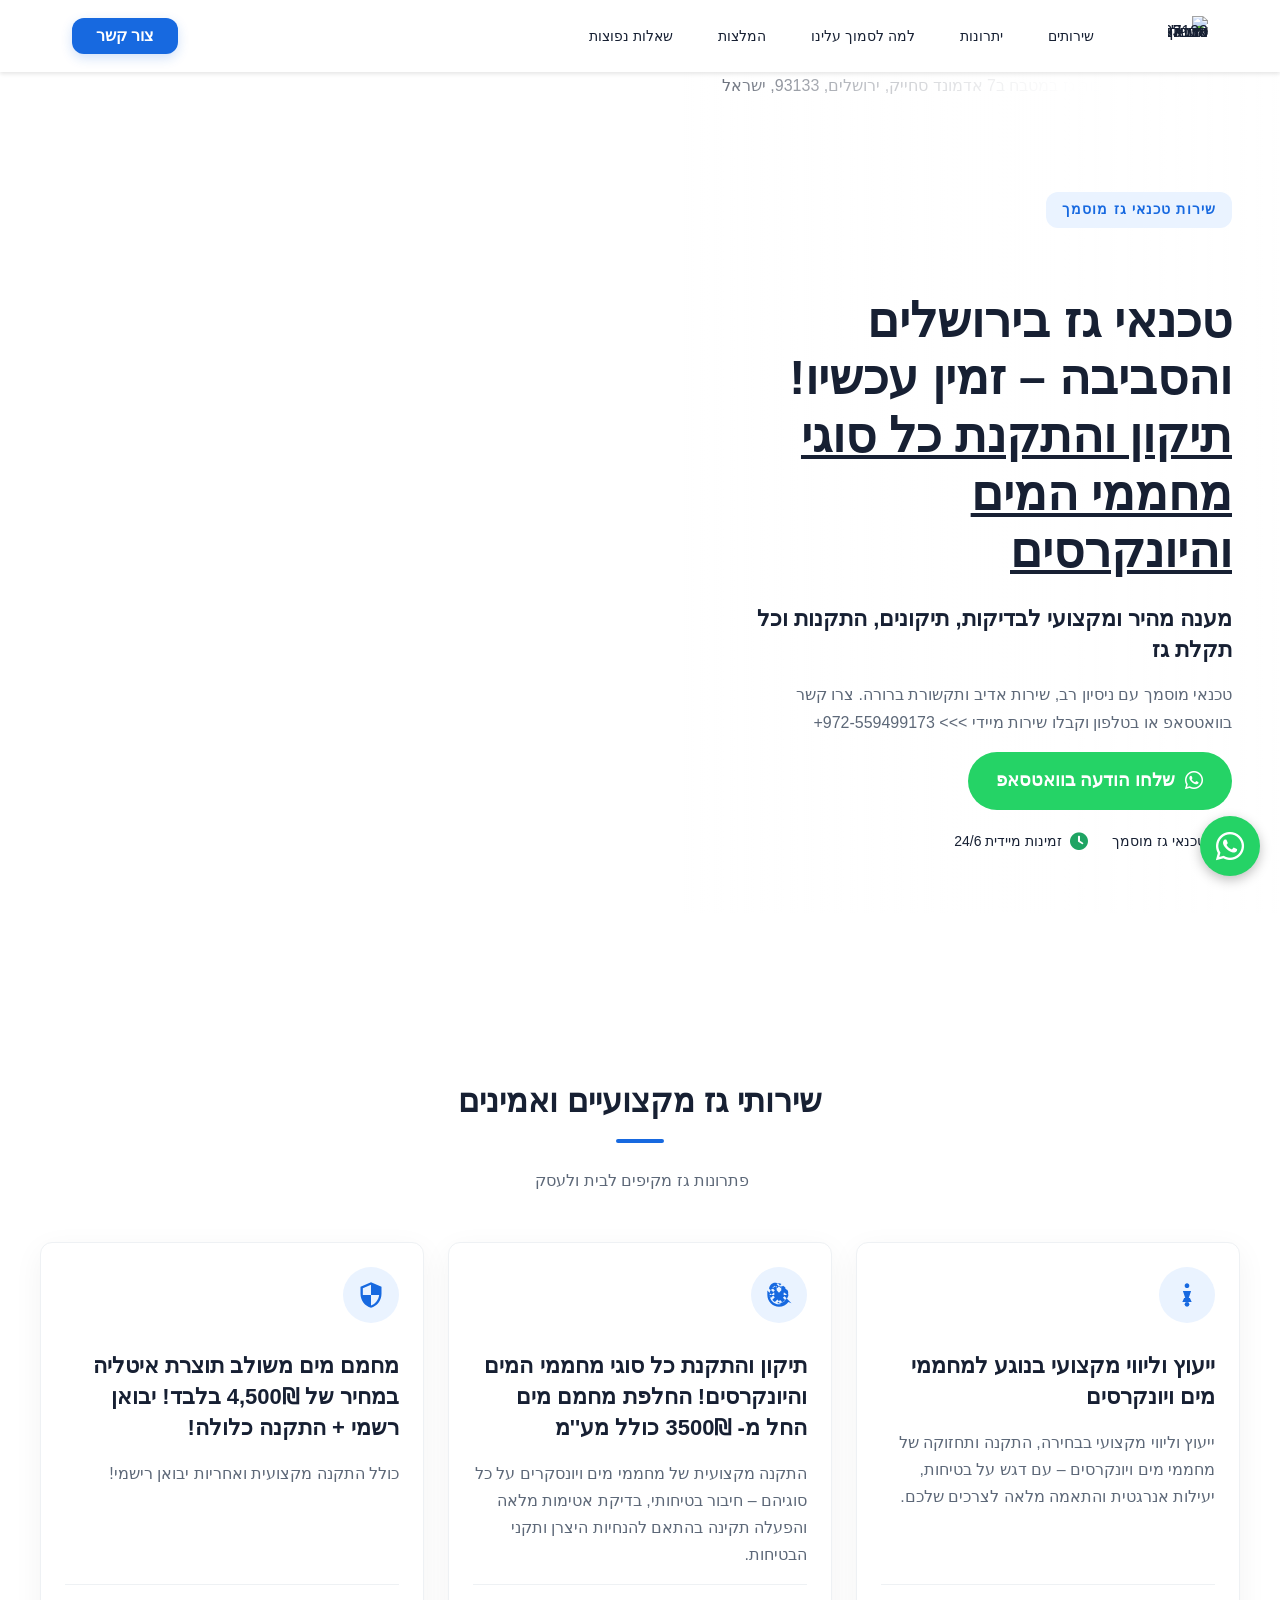
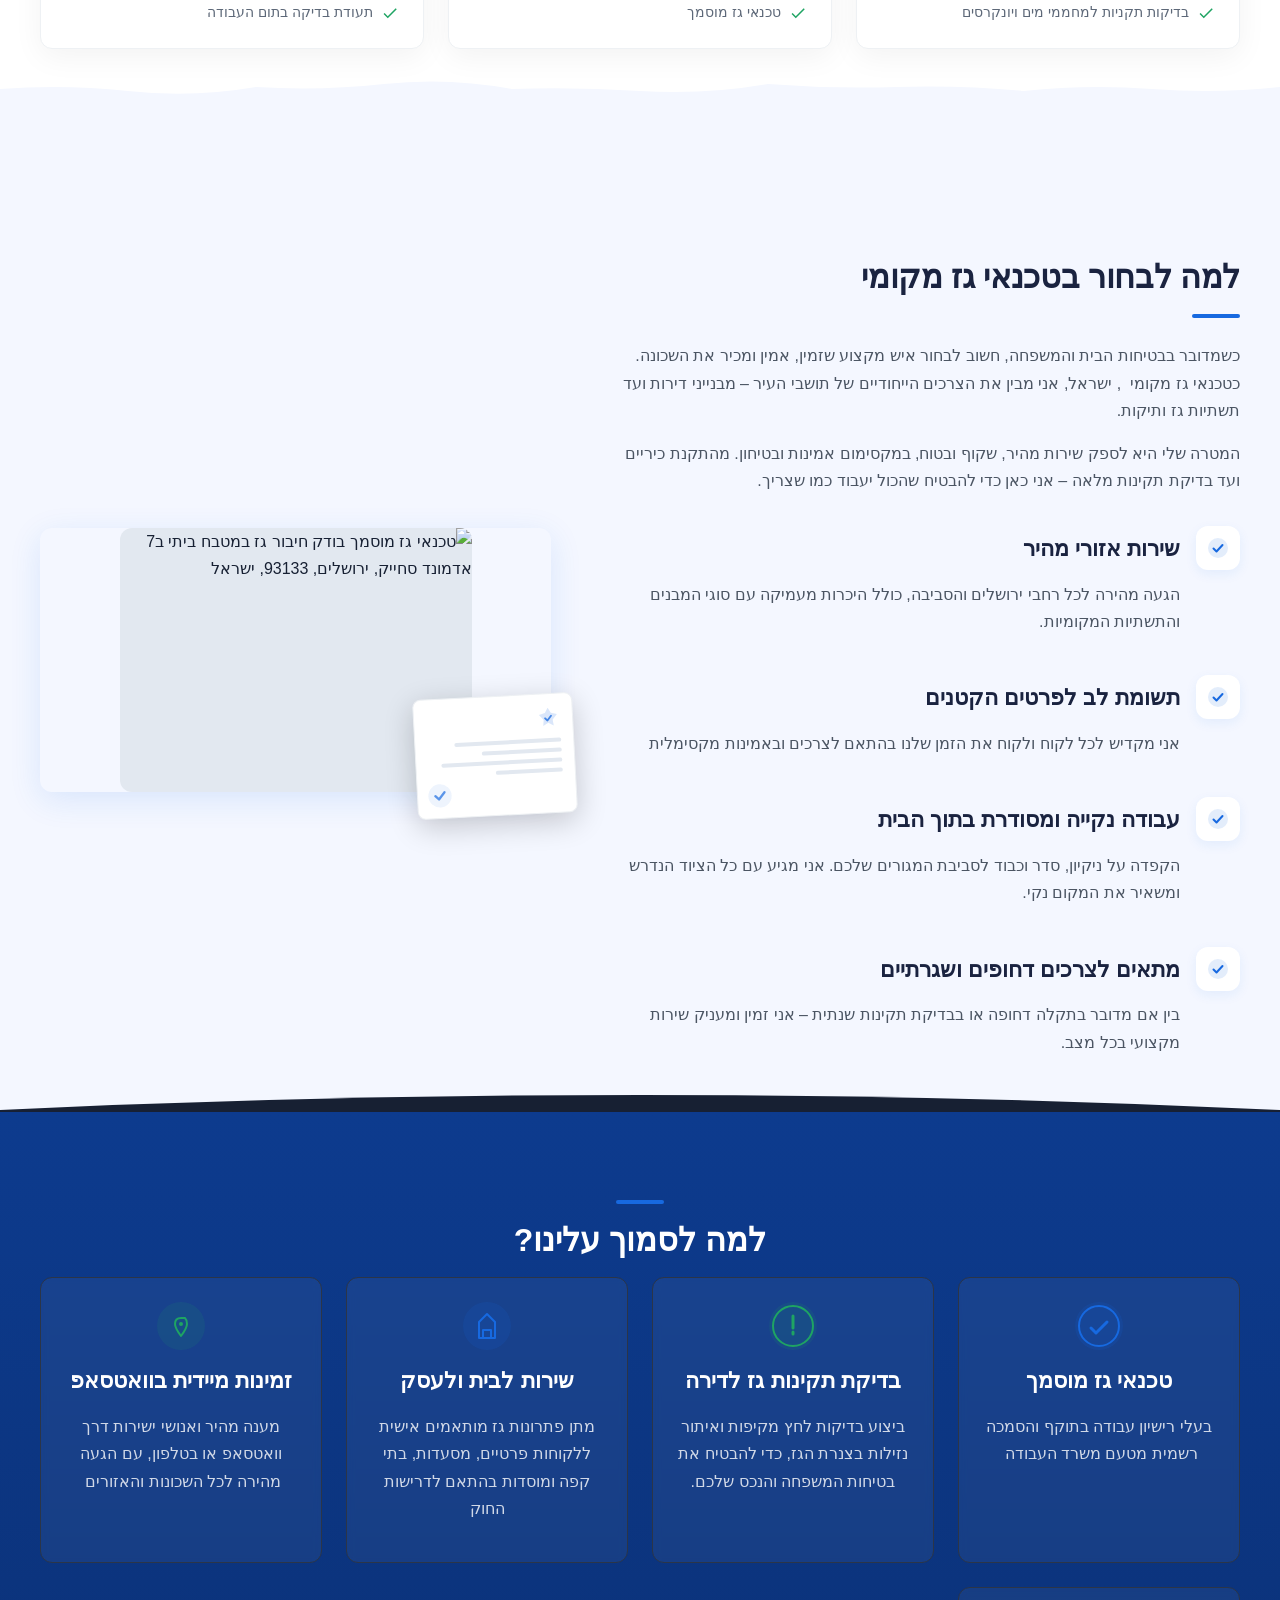
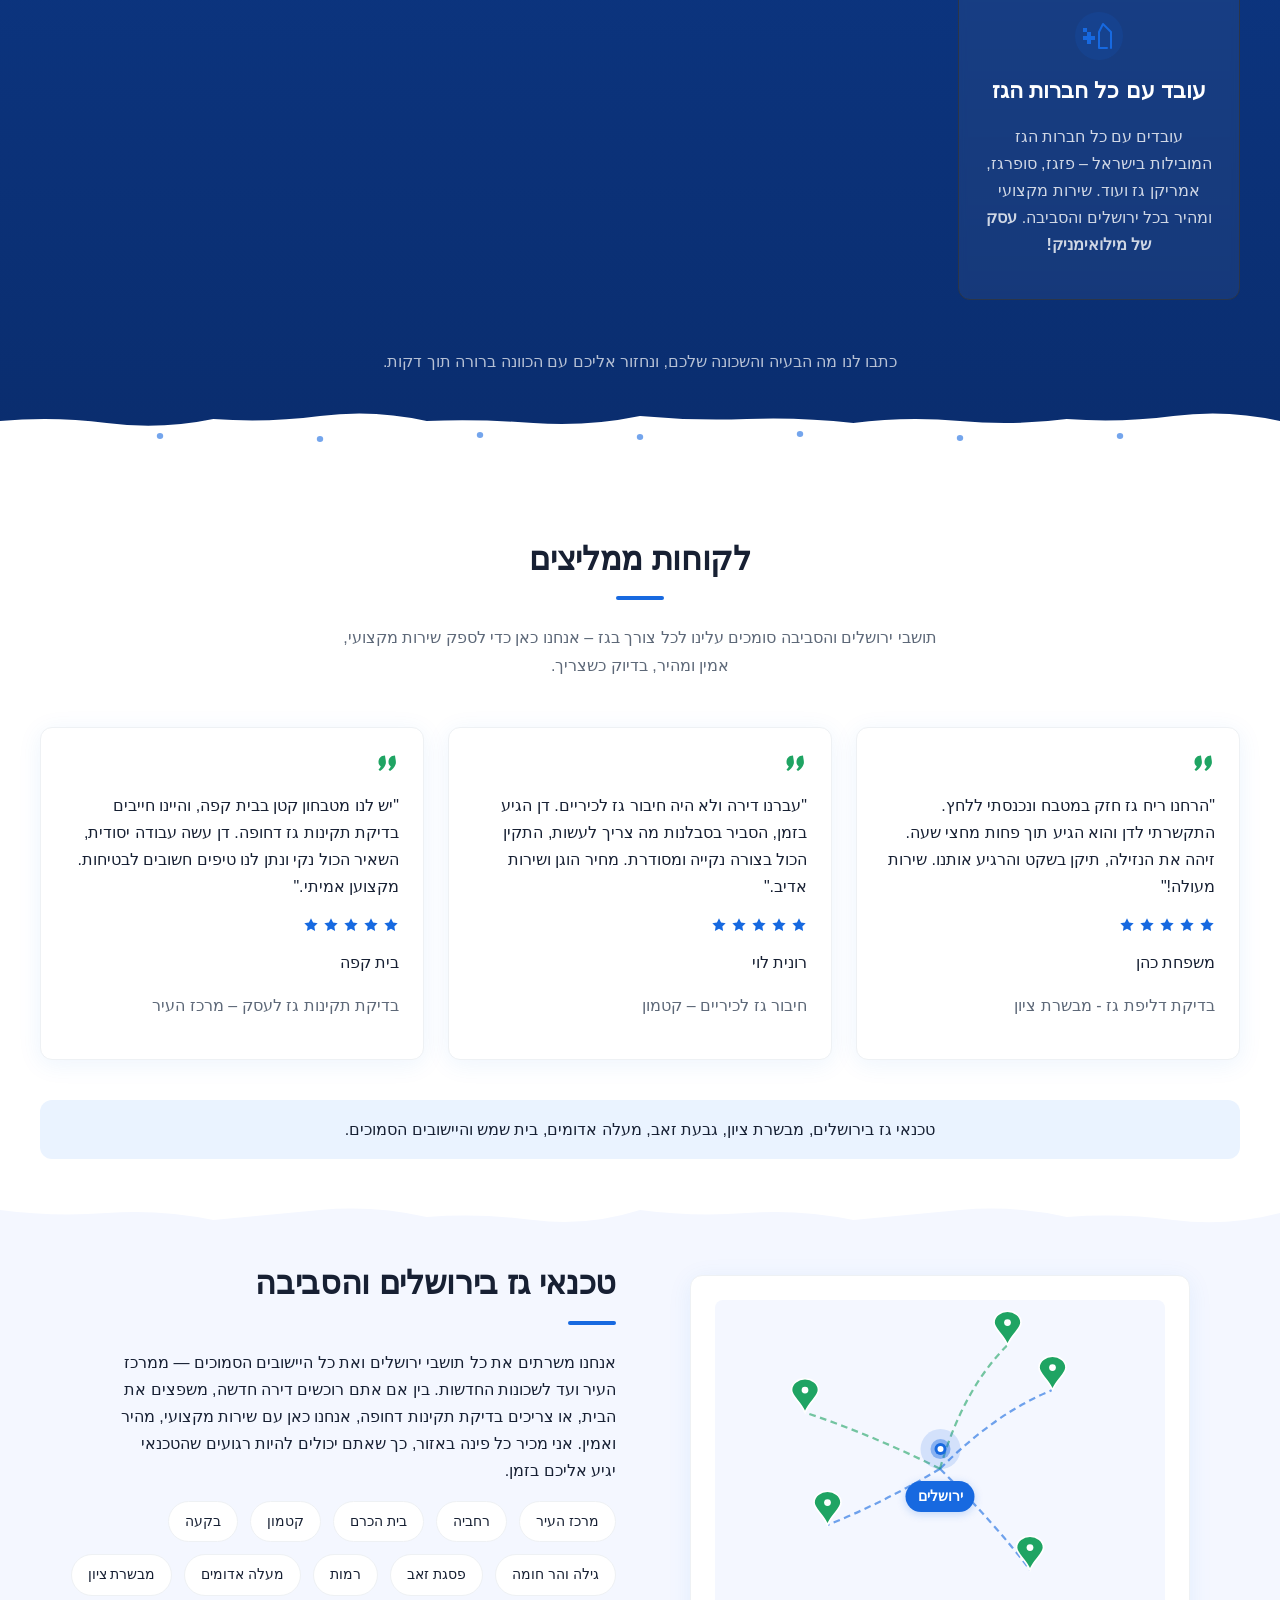
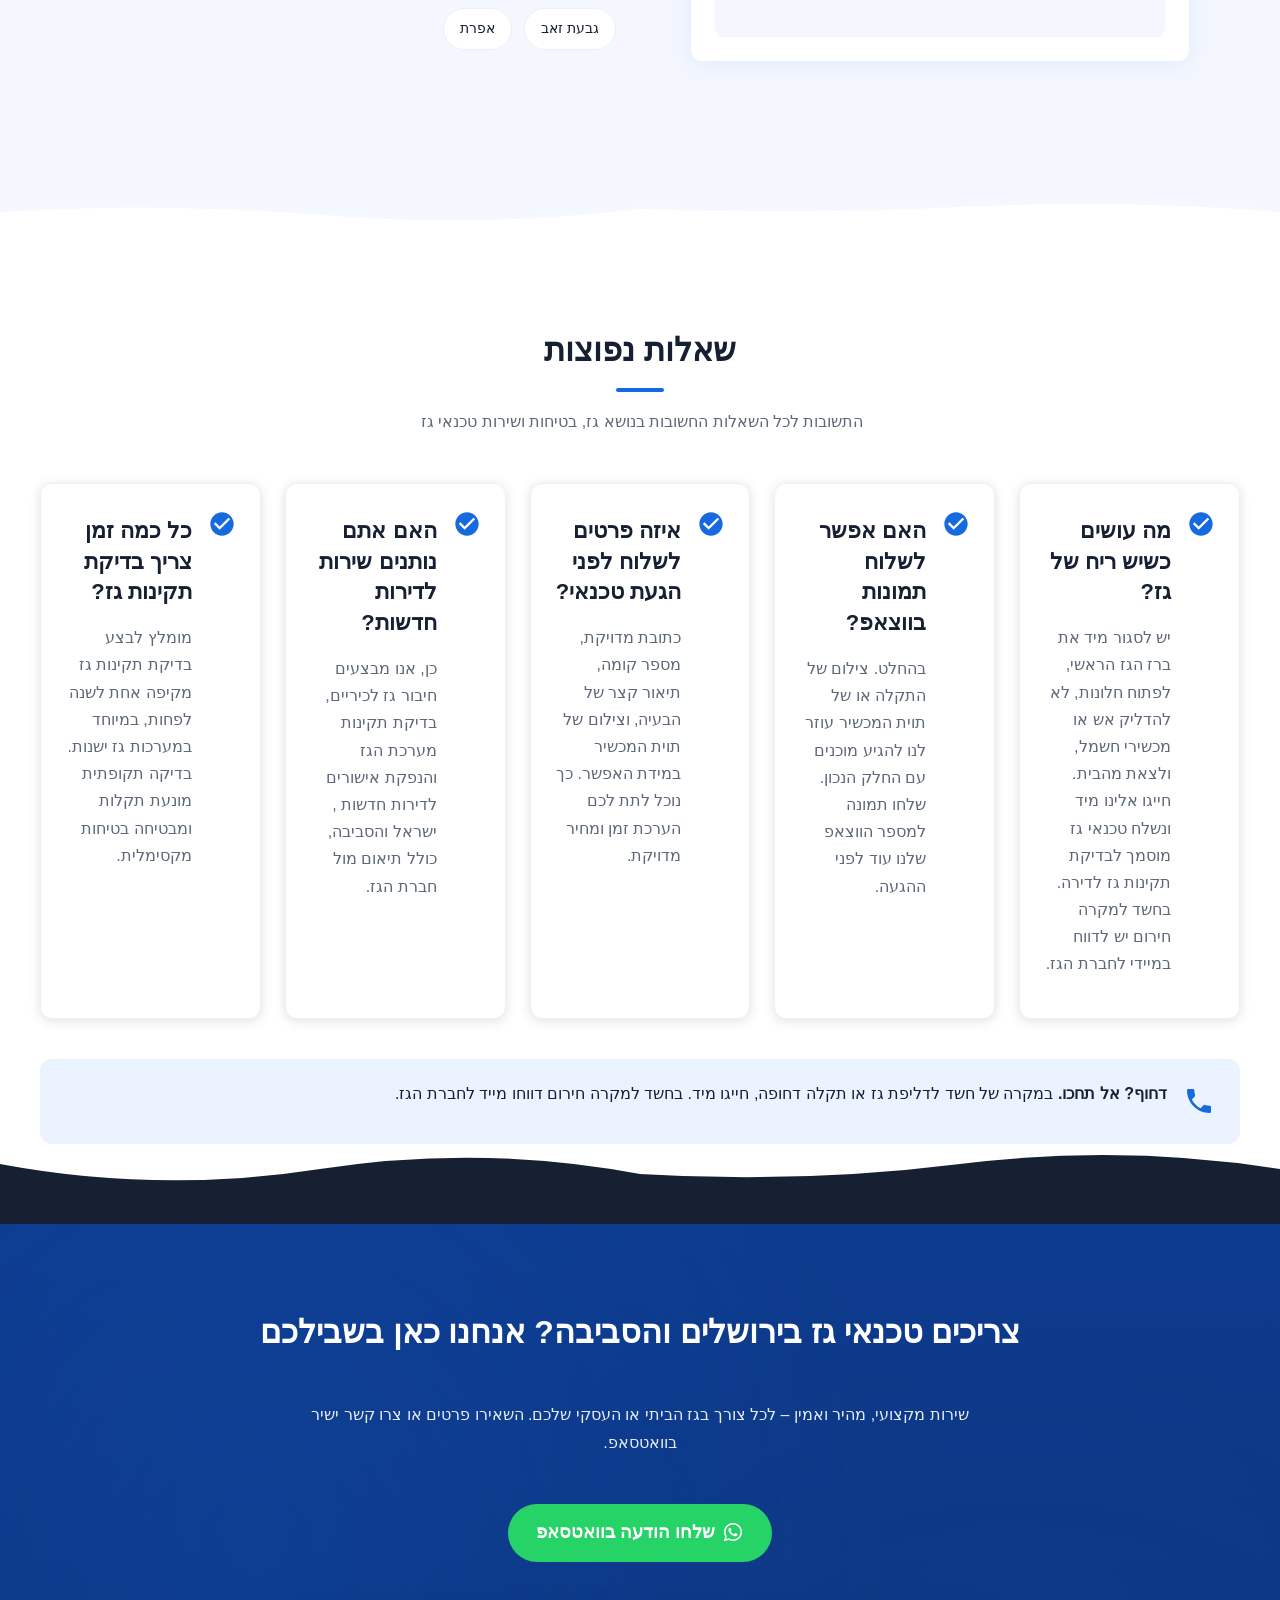
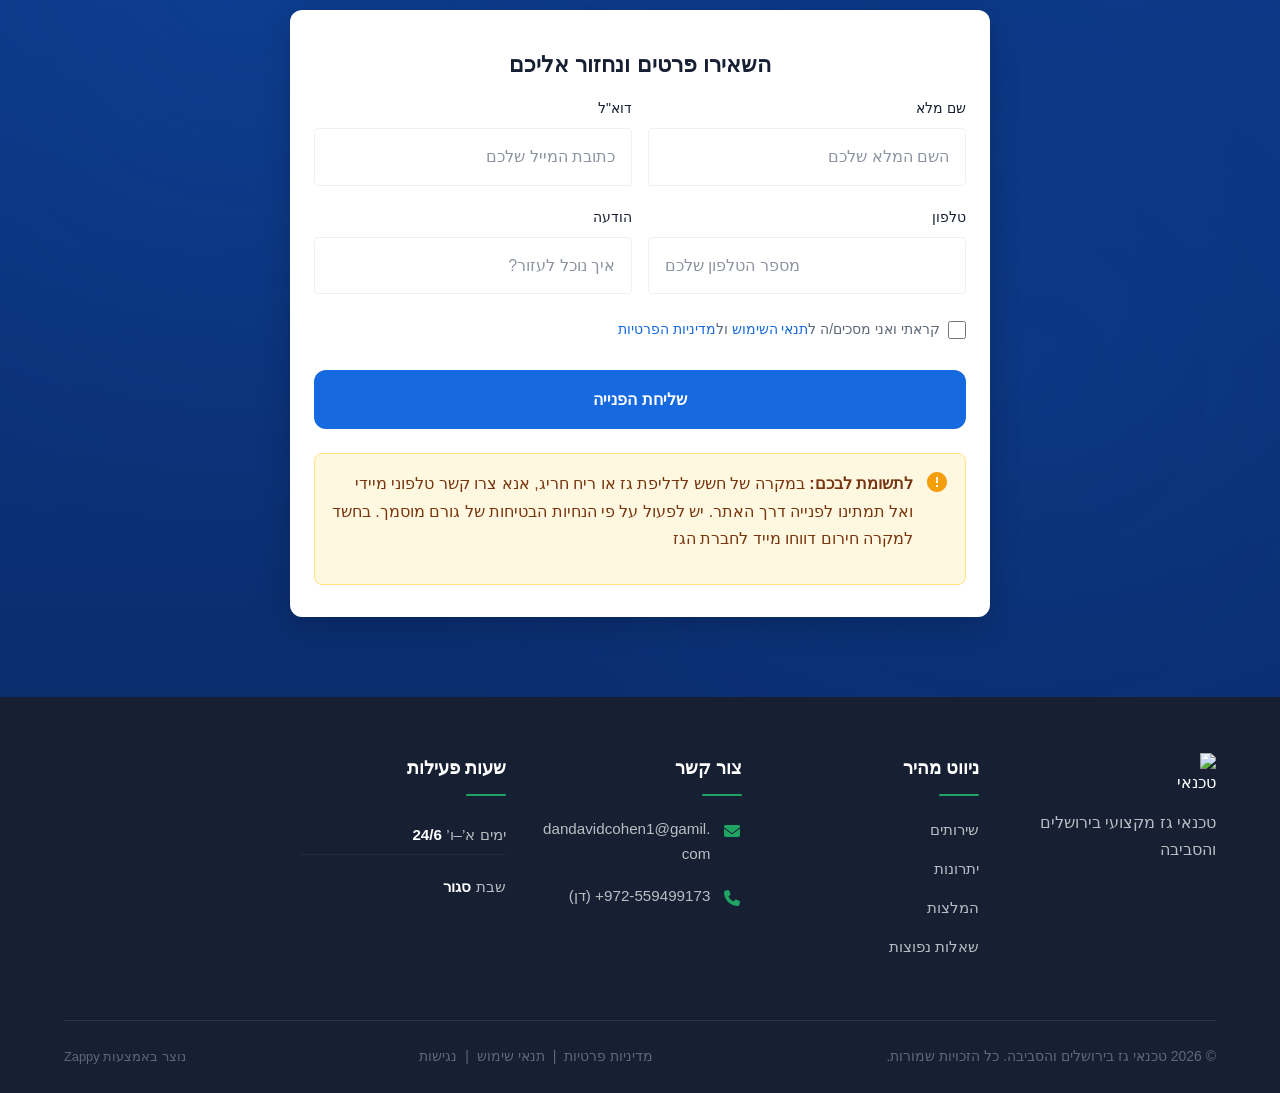
==== commit 643fe4ce: "Incremental sync: 1 page(s) — update_text" ====
--- a/index.html
+++ b/index.html
@@ -820,7 +820,7 @@
       }
       @media (min-width: 769px) { .mobile-submenu-toggle { display: none !important; } }
     </style>
-<style data-zappy-image-carousel-css="true">[data-zappy-image-carousel]{position:relative;overflow:hidden}.zappy-carousel-hero[data-zappy-image-carousel]{position:absolute;inset:0;z-index:0}[data-zappy-image-carousel]>.zappy-carousel-slide{position:absolute;inset:0;opacity:0;transition:opacity 1s ease-in-out;pointer-events:none;z-index:0}[data-zappy-image-carousel]>.zappy-carousel-slide.is-active{opacity:1;pointer-events:auto;z-index:1}[data-zappy-image-carousel]>.zappy-carousel-slide img{width:100%!important;height:100%!important;object-fit:cover!important;display:block!important;max-width:none!important;max-height:none!important;margin:0!important}[data-zappy-image-carousel]>.zappy-carousel-slide img:not([data-zappy-carousel-image-ready="true"]){opacity:0!important}[data-zappy-image-carousel]>.zappy-carousel-slide img[data-zappy-carousel-image-ready="true"]{opacity:1!important;transition:opacity .15s ease}@media(scripting:none){[data-zappy-image-carousel]>.zappy-carousel-slide img{opacity:1!important}}.zappy-carousel-hero[data-zappy-image-carousel]>.zappy-carousel-slide img{position:absolute!important;top:0!important;left:0!important}.zappy-carousel-hero[data-zappy-image-carousel]>.zappy-carousel-slide [data-zappy-zoom-wrapper="true"]{position:absolute!important;top:0!important;left:0!important;width:100%!important;height:100%!important;max-width:none!important;max-height:none!important;overflow:hidden!important}[data-zappy-image-carousel] .zappy-carousel-slide-link{position:absolute;inset:0;display:block;z-index:2;background:transparent}.zappy-hero-link-overlay{position:absolute;inset:0;display:block;z-index:1;background:transparent}body.zappy-edit-mode .zappy-hero-link-overlay,body.zappy-edit-mode [data-zappy-image-carousel] .zappy-carousel-slide-link,body.zappy-image-edit-mode .zappy-hero-link-overlay,body.zappy-image-edit-mode [data-zappy-image-carousel] .zappy-carousel-slide-link{pointer-events:none!important}</style>
+
     <style id="zappy-widget-visibility">
       html[dir="rtl"] .whatsapp-float { right: 20px !important; left: auto !important; }
       html[dir="ltr"] .whatsapp-float, html:not([dir]) .whatsapp-float { left: 20px !important; right: auto !important; }
@@ -1387,7 +1387,7 @@
   
   <div class="hero-fade-content">
     <p><span class="hero-eyebrow">שירות טכנאי גז מוסמך</span>
-    </p><h1 class="display-xl" style=""></h1><h1 style="">טכנאי גז בירושלים והסביבה – זמין עכשיו!<br>תיקון והתקנה כל סוגי מחממי המים והיונקרסים&nbsp;</h1>
+    </p><h1 class="display-xl" style=""></h1><h1 style="">טכנאי גז בירושלים והסביבה – זמין עכשיו!<br><u>תיקון והתקנת כל סוגי מחממי המים והיונקרסים</u>&nbsp;</h1>
     <h3 class="hero-support" style="">מענה מהיר ומקצועי לבדיקות, תיקונים, התקנות וכל תקלת גז&nbsp;</h3>
     <p style="">טכנאי מוסמך עם ניסיון רב, שירות אדיב ותקשורת ברורה. צרו קשר בוואטסאפ או בטלפון וקבלו שירות מיידי &gt;&gt;&gt; <span style="font-size: 1rem; background-color: initial;">972-559499173+</span></p>
     
@@ -1546,7 +1546,7 @@
     <!-- END Column: Imagery + Certification Tile -->
     <div class="index-benefits-media">
       <div class="index-benefits-image-frame">
-        <div id="zappy-carousel-1784762557487-ont0lr" data-zappy-image-carousel="true" data-zappy-hero-carousel="true" data-interval="4000" class="zappy-carousel-inline" style="position:relative;overflow:hidden;width:352px;max-width:100%;aspect-ratio:1.3333;margin-left:auto;margin-right:auto;"><div class="zappy-carousel-slide is-active" style=";;;opacity:1 !important;pointer-events:auto !important;z-index:1 !important;"><div data-zappy-zoom-wrapper="true" data-element-id="img-1784762321857-rvjdoh1on" data-element-type="image" data-zappy-zoom-wrapper-width-mode="full" style="position: absolute !important; top: 0px !important; left: 0px !important; width: 100% !important; height: 100% !important; max-width: none !important; margin-left: 0px !important; margin-right: 0px !important; display: block !important; z-index: 1 !important; overflow: hidden !important;" data-zappy-zoom-clip="true" data-zappy-wrapper-margins-applied="true" data-zappy-zoom-wrapper-align="center"><img loading="lazy" decoding="async" data-placeholder="index-benefits-image-1" data-context="A bright, clean photo of a professional gas technician in a neat uniform, kneeling beside a modern kitchen gas connection, using a digital manometer to test pressure. The kitchen is bright with natural light, showing a safe residential Jerusalem apartment setting. The technician looks focused and trustworthy." width="600" height="400" src="/assets/site-image-index-benefits-image-1.webp" alt="טכנאי גז מוסמך בודק חיבור גז במטבח ביתי ב7 אדמונד סחייק, ירושלים, 93133, ישראל" class="index-benefits-main-image" data-element-type="image" data-element-id="img-1784762321857-rvjdoh1on" style="object-position: 92% 70%; display: block !important; object-fit: cover !important; margin: 0px !important; left: 0% !important; top: 0% !important; width: 100% !important; height: 100% !important; max-width: none !important; max-height: none !important; position: absolute !important;" data-zappy-zoom="1" fetchpriority="low"></div></div></div>
+        <div data-zappy-zoom-wrapper="true" data-element-id="img-1784762321857-rvjdoh1on" data-element-type="image" data-zappy-zoom-wrapper-width="352px" data-zappy-zoom-wrapper-height="264px" data-zappy-zoom-wrapper-width-mode="px" data-zappy-zoom-wrapper-align="center" style="position: relative !important; overflow: hidden !important; width: 352px !important; max-width: 100% !important; margin-left: auto !important; margin-right: auto !important; height: 264px !important; display: block !important;" data-zappy-zoom-clip="true" data-zappy-wrapper-margins-applied="true"><img loading="lazy" decoding="async" data-placeholder="index-benefits-image-1" data-context="A bright, clean photo of a professional gas technician in a neat uniform, kneeling beside a modern kitchen gas connection, using a digital manometer to test pressure. The kitchen is bright with natural light, showing a safe residential Jerusalem apartment setting. The technician looks focused and trustworthy." width="600" height="400" src="/assets/site-image-index-benefits-image-1.webp" alt="טכנאי גז מוסמך בודק חיבור גז במטבח ביתי ב7 אדמונד סחייק, ירושלים, 93133, ישראל" class="index-benefits-main-image" data-element-type="image" data-element-id="img-1784762321857-rvjdoh1on" style="object-position: 92% 70% !important; display: block !important; object-fit: cover !important; margin: 0px !important; width: 100% !important; max-width: none !important; height: 100% !important; position: absolute !important; left: 0% !important; top: 0% !important; max-height: none !important;" data-zappy-zoom="1" data-zappy-carousel-image-ready="true" data-zappy-object-position="92% 70%" data-zappy-mobile-object-position="88% 40%" data-zappy-mobile-zoom="1" data-zappy-mobile-src="/assets/image-1791736840715-8fsqpo.webp?v=1791736844111" fetchpriority="low"></div>
         <!-- Certification Document Tile (peeking from bottom-start) -->
         <div class="index-benefits-cert-tile" aria-hidden="true">
           <div class="index-benefits-cert-inner">
@@ -2048,7 +2048,7 @@
       <!-- Business Hours -->
       <div class="footer-col footer-hours-col">
         <h4>שעות פעילות</h4>
-        <ul class="footer-hours"><li><a href="/"><span class="hours-day">ימים א’–ו’</span> <span class="hours-time">09:00–17:00</span></a></li>
+        <ul class="footer-hours"><li><a href="/" style=""><span class="hours-day">ימים א’–ו’</span> <span class="hours-time">24/6</span></a></li>
 <li><a href="/"><span class="hours-day">שבת</span> <span class="hours-time">סגור</span></a></li></ul>
       </div>
 
@@ -2066,7 +2066,7 @@
     <!-- Bottom Bar -->
     <div class="footer-bottom">
       <div class="footer-copyright">
-        <span>© 2026 טכנאי גז ב7 אדמונד סחייק, ירושלים, 93133, ישראל. כל הזכויות שמורות.</span>
+        <span style="">© 2026 טכנאי גז בירושלים והסביבה. כל הזכויות שמורות.</span>
       </div>
       <div class="footer-legal">
         <a href="/privacy">מדיניות פרטיות</a>
@@ -2283,247 +2283,4 @@
       else setTimeout(init,50);
     })();
     </script>
-<script data-zappy-hero-carousel-js="true">(function(){
-  var V=6;
-  if((window.__zappyCarouselRuntimeVersion||0)>=V){
-    if(window.__zappyHeroCarouselInit)window.__zappyHeroCarouselInit(document);
-    return;
-  }
-  window.__zappyCarouselRuntimeVersion=V;
-  // Legacy inline copies (pre-versioning) guard on this boolean: setting it
-  // makes them skip their own body and delegate to our init instead.
-  window.__zappyHeroCarouselRuntimeLoaded=true;
-  var CONTAINER_SEL='[data-zappy-image-carousel],[data-zappy-hero-carousel]';
-  var SLIDE_SEL='.zappy-carousel-slide,.zappy-hero-carousel-slide,.zappy-img-carousel-slide';
-  function getSlides(c){
-    var direct=Array.prototype.filter.call(c.children,function(ch){
-      return ch.nodeType===1&&ch.matches&&ch.matches(SLIDE_SEL);
-    });
-    if(direct.length)return direct;
-    return Array.prototype.slice.call(c.querySelectorAll(SLIDE_SEL));
-  }
-  function cleanupSlideImages(slide){
-    if(!slide||!slide.querySelectorAll)return null;
-    var imgs=Array.prototype.slice.call(slide.querySelectorAll('img'));
-    if(!imgs.length)return null;
-    var canonical=slide.querySelector('img[data-element-id]')||imgs[0];
-    imgs.forEach(function(img){
-      if(img===canonical)return;
-      var parent=img.parentElement;
-      try{img.remove();}catch(e){try{if(img.parentNode)img.parentNode.removeChild(img);}catch(e2){}}
-      if(parent&&parent!==slide&&parent.getAttribute&&
-         parent.getAttribute('data-zappy-zoom-wrapper')==='true'&&!parent.querySelector('img')){
-        try{parent.remove();}catch(e3){}
-      }
-    });
-    return canonical;
-  }
-  function revealImageWhenDecoded(img){
-    if(!img||img.getAttribute('data-zappy-carousel-image-ready')==='true')return;
-    var token=(img.__zappyCarouselDecodeToken||0)+1;
-    img.__zappyCarouselDecodeToken=token;
-    function markReady(){
-      if(img.__zappyCarouselDecodeToken!==token)return;
-      img.setAttribute('data-zappy-carousel-image-ready','true');
-    }
-    function decode(){
-      if(img.decode){
-        img.decode().then(markReady,markReady);
-      }else{
-        markReady();
-      }
-    }
-    if(img.complete){
-      if(img.naturalWidth>0)decode();
-      else markReady();
-      return;
-    }
-    img.addEventListener('load',decode,{once:true});
-    img.addEventListener('error',markReady,{once:true});
-  }
-  function activeIndexOf(slides){
-    for(var i=0;i<slides.length;i++){
-      if(slides[i].classList.contains('is-active'))return i;
-    }
-    return 0;
-  }
-  function applyResponsiveImages(c){
-    if(!c)return;
-    var mobile=window.matchMedia('(max-width:768px)').matches;
-    getSlides(c).forEach(function(slide){
-      var img=cleanupSlideImages(slide);
-      if(!img)return;
-      var mSrc=img.getAttribute('data-zappy-mobile-src');
-      var mPos=img.getAttribute('data-zappy-mobile-object-position');
-      var desktopPos=img.getAttribute('data-zappy-object-position')||'50% 50%';
-      if(mobile){
-        if(mSrc){
-          if(!img.getAttribute('data-zappy-original-src')){
-            var knownDesktop=(img._zappyDesktop&&img._zappyDesktop.src)||
-              img.getAttribute('data-zappy-desktop-src')||
-              img.getAttribute('src')||'';
-            img.setAttribute('data-zappy-original-src',knownDesktop);
-          }
-          if(img.getAttribute('src')!==mSrc){
-            img.removeAttribute('data-zappy-carousel-image-ready');
-            img.setAttribute('src',mSrc);
-          }
-        }
-        if(mPos)img.style.setProperty('object-position',mPos,'important');
-      }else{
-        var original=img.getAttribute('data-zappy-original-src')||
-          (img._zappyDesktop&&img._zappyDesktop.src)||
-          img.getAttribute('data-zappy-desktop-src');
-        if(original&&img.getAttribute('src')!==original){
-          img.removeAttribute('data-zappy-carousel-image-ready');
-          img.setAttribute('src',original);
-        }
-        img.removeAttribute('data-zappy-original-src');
-        img.style.setProperty('object-position',desktopPos,'important');
-      }
-      revealImageWhenDecoded(img);
-      var link=slide.querySelector&&slide.querySelector(':scope > a.zappy-carousel-slide-link');
-      if(link){
-        var desktopAction=link.getAttribute('data-zappy-desktop-click-action');
-        var desktopHref=link.getAttribute('data-zappy-desktop-href');
-        if(!desktopAction&&!desktopHref&&link.getAttribute('href')){
-          desktopHref=link.getAttribute('href');
-          desktopAction='link';
-          link.setAttribute('data-zappy-desktop-click-action','link');
-          link.setAttribute('data-zappy-desktop-href',desktopHref);
-          if(link.getAttribute('target')==='_blank')link.setAttribute('data-zappy-desktop-target','_blank');
-        }
-        var mobileAction=link.getAttribute('data-zappy-mobile-click-action');
-        var useMobileOverride=mobile&&(mobileAction==='link'||mobileAction==='none');
-        var href=useMobileOverride
-          ?(mobileAction==='link'?link.getAttribute('data-zappy-mobile-href'):'')
-          :(desktopAction==='none'?'':desktopHref);
-        var target=useMobileOverride
-          ?link.getAttribute('data-zappy-mobile-target')
-          :link.getAttribute('data-zappy-desktop-target');
-        if(href){
-          link.setAttribute('href',href);
-          link.setAttribute('data-zappy-click-action','link');
-          link.style.setProperty('pointer-events','auto');
-          if(target==='_blank'){
-            link.setAttribute('target','_blank');
-            link.setAttribute('rel','noopener noreferrer');
-          }else{
-            link.removeAttribute('target');
-            link.removeAttribute('rel');
-          }
-        }else{
-          link.removeAttribute('href');
-          link.removeAttribute('target');
-          link.removeAttribute('rel');
-          link.setAttribute('data-zappy-click-action','none');
-          link.style.setProperty('pointer-events','none');
-        }
-      }
-    });
-  }
-  function show(c,idx){
-    var slides=getSlides(c);
-    if(!slides.length)return;
-    if(idx<0)idx=0;
-    if(idx>=slides.length)idx=slides.length-1;
-    c.__zappyActiveIndex=idx;
-    slides.forEach(function(slide,i){
-      var active=i===idx;
-      slide.classList.toggle('is-active',active);
-      slide.style.setProperty('opacity',active?'1':'0','important');
-      // Only the active slide may receive clicks (per-slide links).
-      // Legacy bg-div hero slides sit under aria-hidden containers, so the
-      // pointer-events toggle is harmless there too.
-      slide.style.setProperty('pointer-events',active?'auto':'none','important');
-      slide.style.setProperty('z-index',active?'1':'0','important');
-    });
-  }
-  function isPaused(c){
-    if(c&&c.__zappyCarouselPaused)return true;
-    if(window.__zappyCarouselHoldAll)return true;
-    if(document.hidden)return true;
-    // Editor edit-mode: never auto-advance while the user is editing.
-    if(document.body&&document.body.classList&&document.body.classList.contains('zappy-edit-mode'))return true;
-    return false;
-  }
-  function stopTimer(c){
-    if(c.__zappyHeroCarouselTimer){
-      clearInterval(c.__zappyHeroCarouselTimer);
-      c.__zappyHeroCarouselTimer=null;
-    }
-  }
-  function startTimer(c){
-    stopTimer(c);
-    var iv=parseInt(c.getAttribute('data-interval'),10)||3000;
-    if(iv<500)iv=500;
-    c.__zappyHeroCarouselTimer=setInterval(function(){
-      if(!document.documentElement.contains(c)){stopTimer(c);return;}
-      if(isPaused(c))return;
-      var slides=getSlides(c);
-      if(slides.length<2)return;
-      var i=typeof c.__zappyActiveIndex==='number'?c.__zappyActiveIndex:activeIndexOf(slides);
-      show(c,(i+1)%slides.length);
-    },iv);
-  }
-  function initOne(c){
-    if(c.__zappyInit&&c.__zappyCarouselV6)return;
-    // Take over containers initialized by an OLD runtime copy.
-    if(c.__zappyInit&&!c.__zappyCarouselV6)stopTimer(c);
-    c.__zappyInit=true;
-    c.__zappyCarouselV6=true;
-    c.__zappyCarouselV5=true;
-    var slides=getSlides(c);
-    if(!slides.length)return;
-    applyResponsiveImages(c);
-    show(c,activeIndexOf(slides));
-    startTimer(c);
-  }
-  function init(root){
-    var scope=root&&root.querySelectorAll?root:document;
-    var seen=[];
-    scope.querySelectorAll(CONTAINER_SEL).forEach(function(c){
-      if(seen.indexOf(c)===-1){seen.push(c);initOne(c);}
-    });
-    if(scope!==document&&scope.matches&&scope.matches(CONTAINER_SEL))initOne(scope);
-  }
-  // ---- Editor control API ----
-  window.__zappyCarousel={
-    version:V,
-    init:init,
-    getSlides:getSlides,
-    applyResponsiveImages:applyResponsiveImages,
-    setActive:function(c,idx){if(!c)return;show(c,idx);},
-    pause:function(c){if(c)c.__zappyCarouselPaused=true;},
-    resume:function(c){if(c)c.__zappyCarouselPaused=false;},
-    refresh:function(c){
-      if(!c)return;
-      c.__zappyInit=false;c.__zappyCarouselV6=false;c.__zappyCarouselV5=false;
-      stopTimer(c);
-      initOne(c);
-    }
-  };
-  window.__zappyHeroCarouselInit=init;
-  function start(){init(document);}
-  if(document.readyState!=='loading'){start();}else{document.addEventListener('DOMContentLoaded',start);}
-  var responsiveMq=window.matchMedia('(max-width:768px)');
-  function refreshResponsiveImages(){
-    document.querySelectorAll(CONTAINER_SEL).forEach(applyResponsiveImages);
-  }
-  if(responsiveMq.addEventListener)responsiveMq.addEventListener('change',refreshResponsiveImages);
-  else if(responsiveMq.addListener)responsiveMq.addListener(refreshResponsiveImages);
-  if(window.MutationObserver&&!window.__zappyHeroCarouselObserver){
-    var observer=new MutationObserver(function(records){
-      records.forEach(function(record){
-        Array.prototype.slice.call(record.addedNodes||[]).forEach(function(node){
-          if(!node||node.nodeType!==1)return;
-          if(node.matches&&node.matches(CONTAINER_SEL)){init(node.parentNode||document);}
-          else if(node.querySelector&&node.querySelector(CONTAINER_SEL)){init(node);}
-        });
-      });
-    });
-    function observe(){if(document.body)observer.observe(document.body,{childList:true,subtree:true});}
-    window.__zappyHeroCarouselObserver=observer;
-    if(document.readyState!=='loading'){observe();}else{document.addEventListener('DOMContentLoaded',observe);}
-  }
-})();</script></body></html>+</body></html>
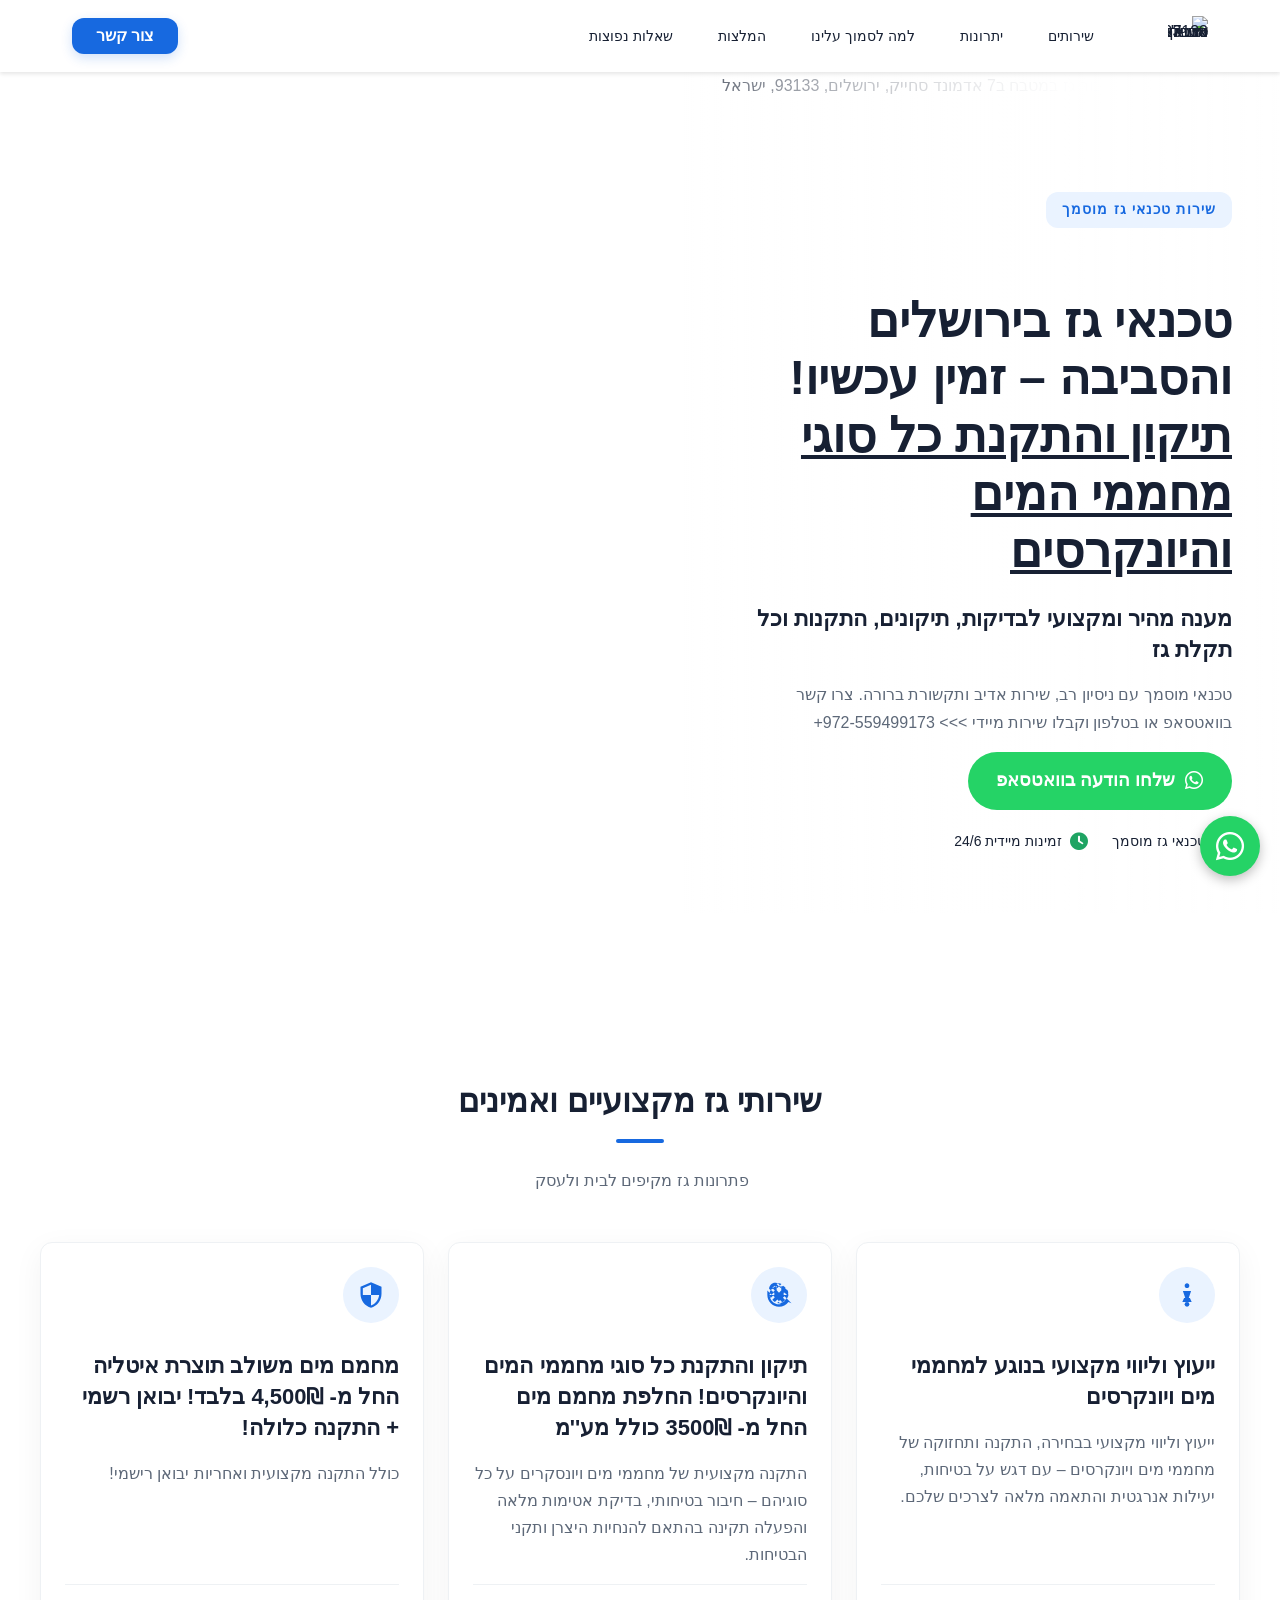
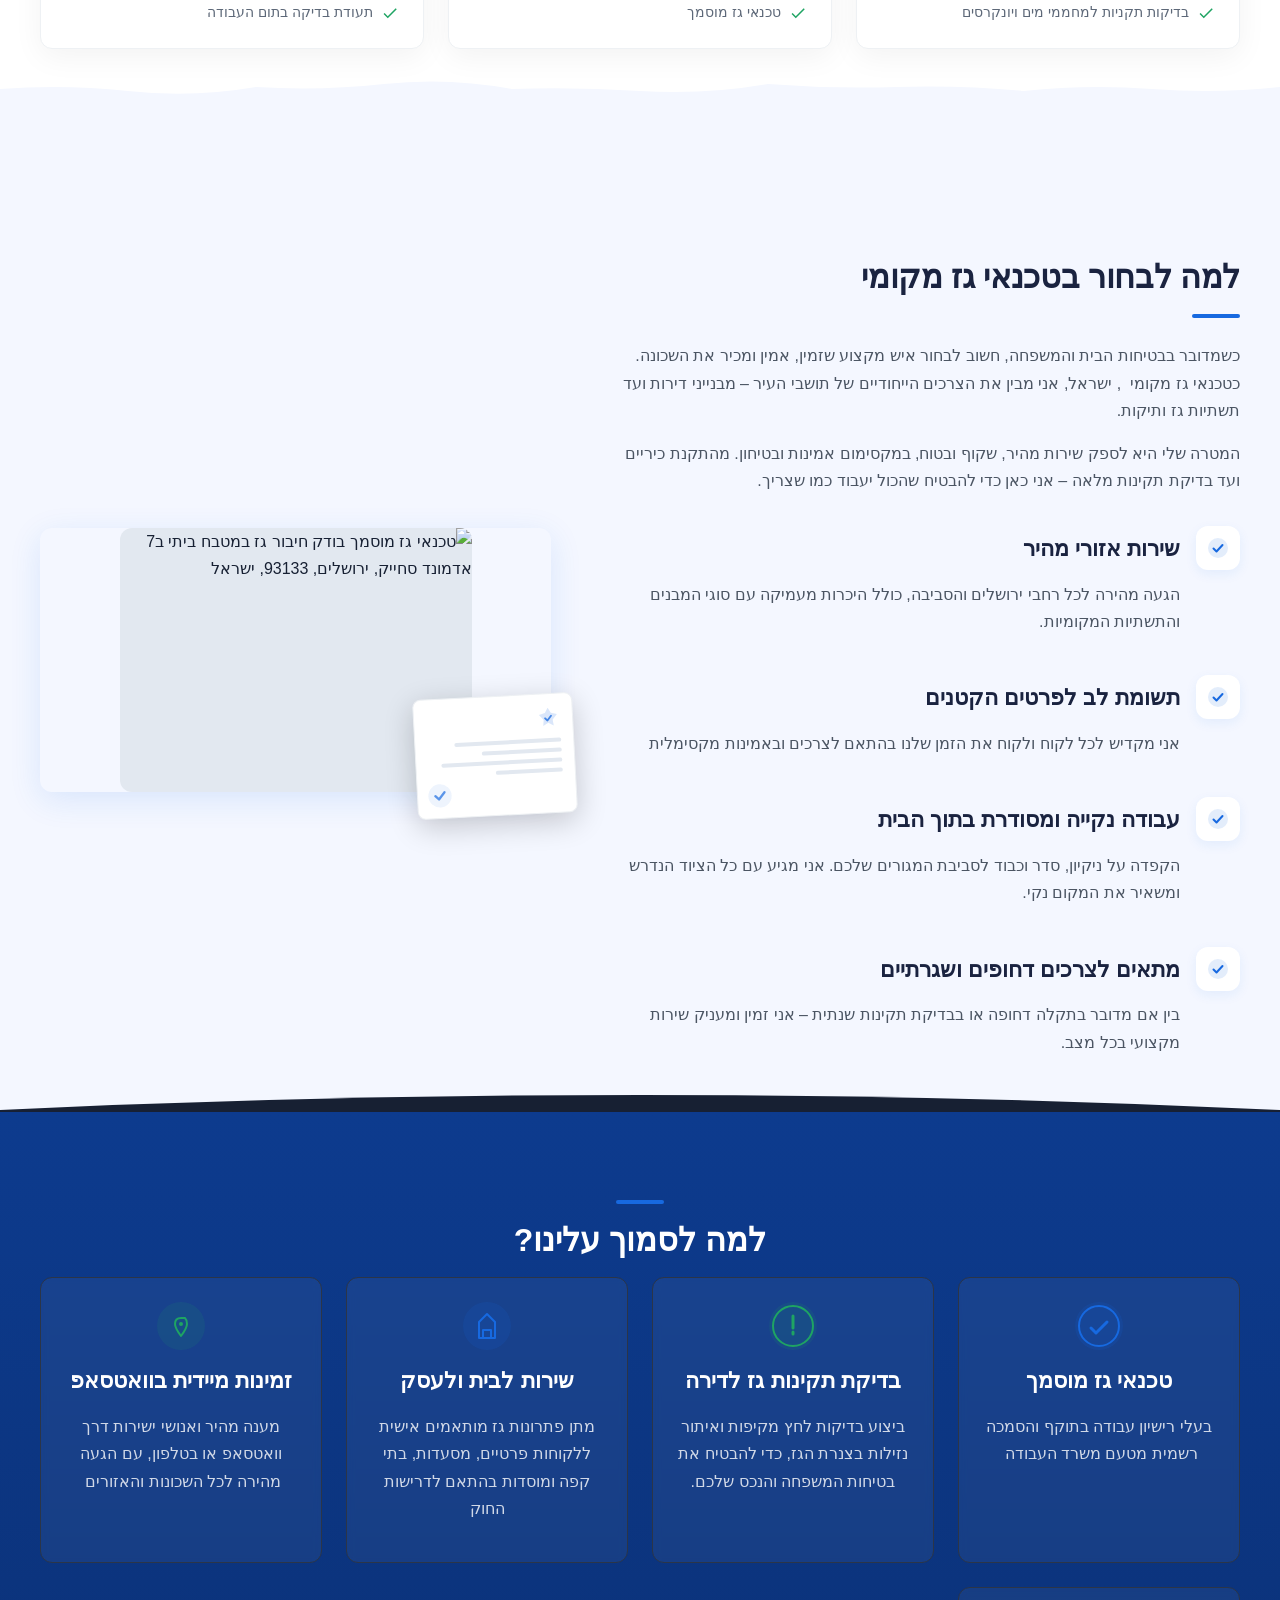
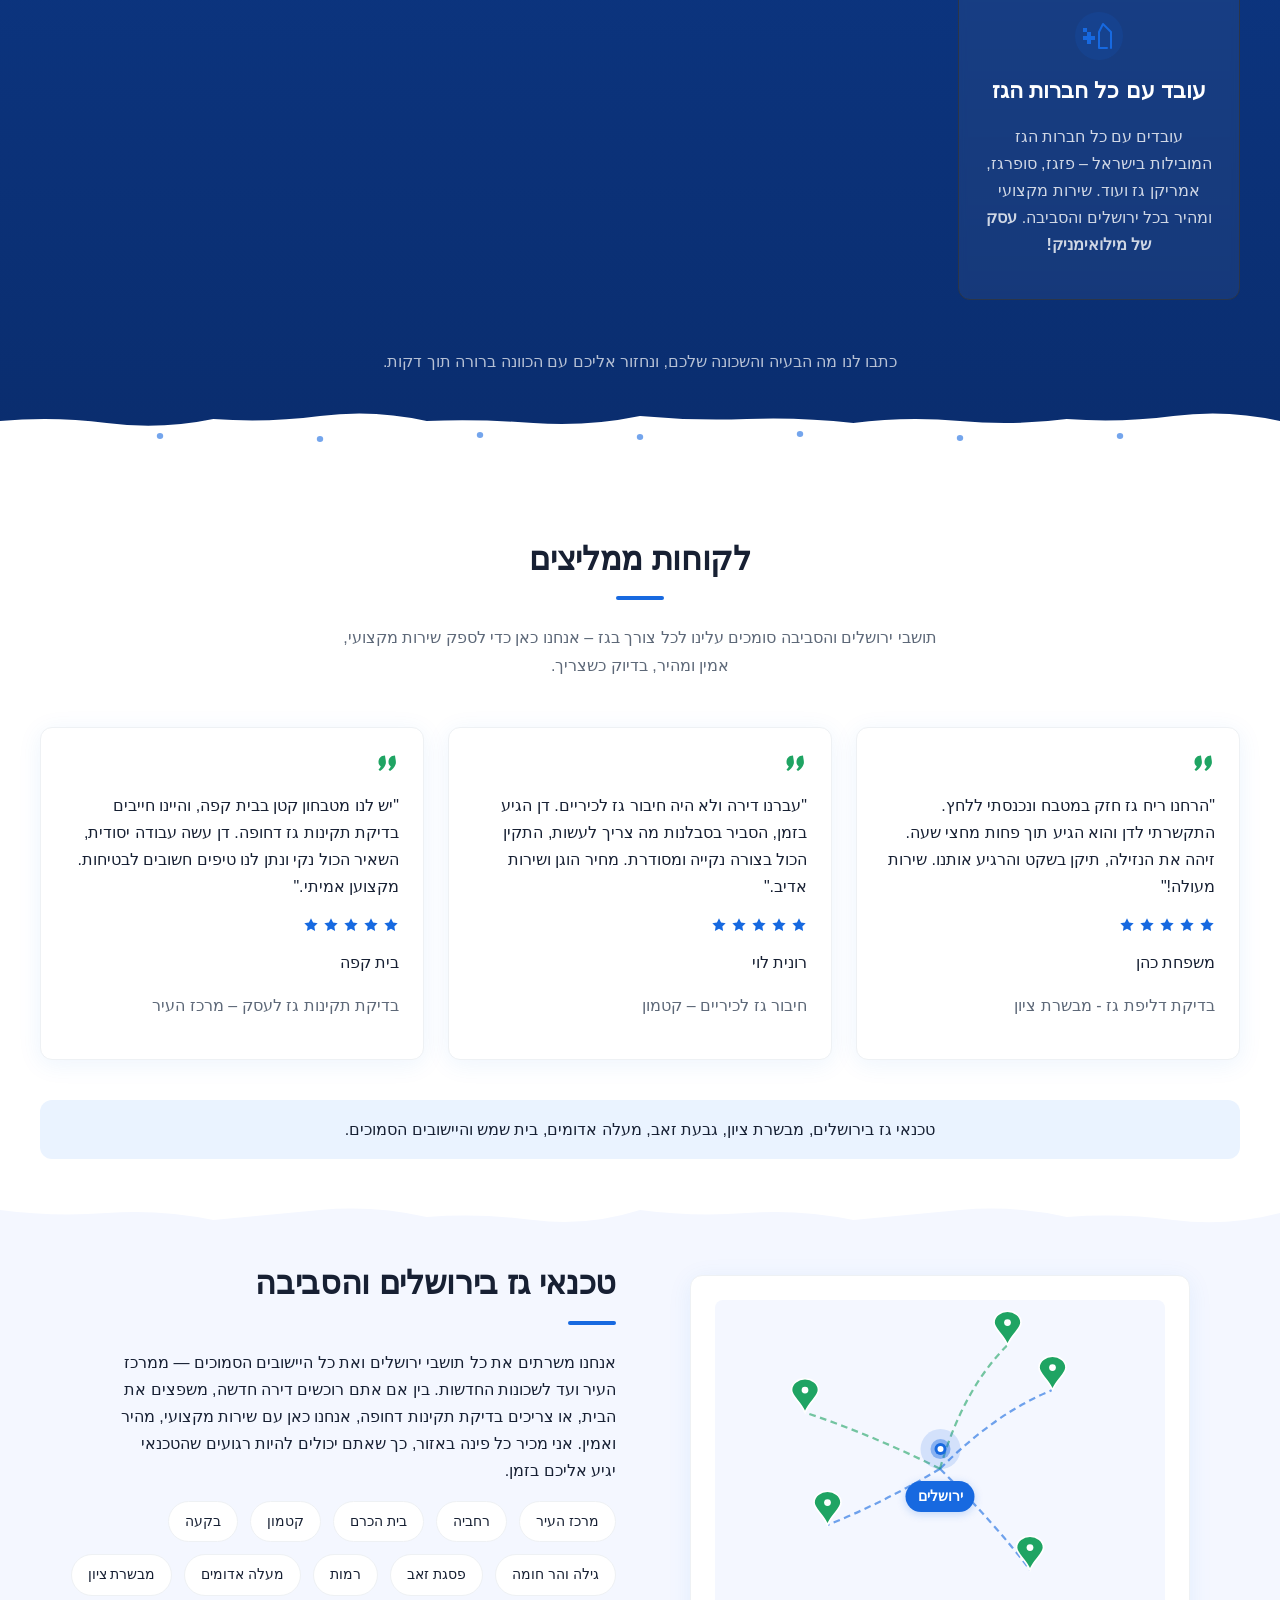
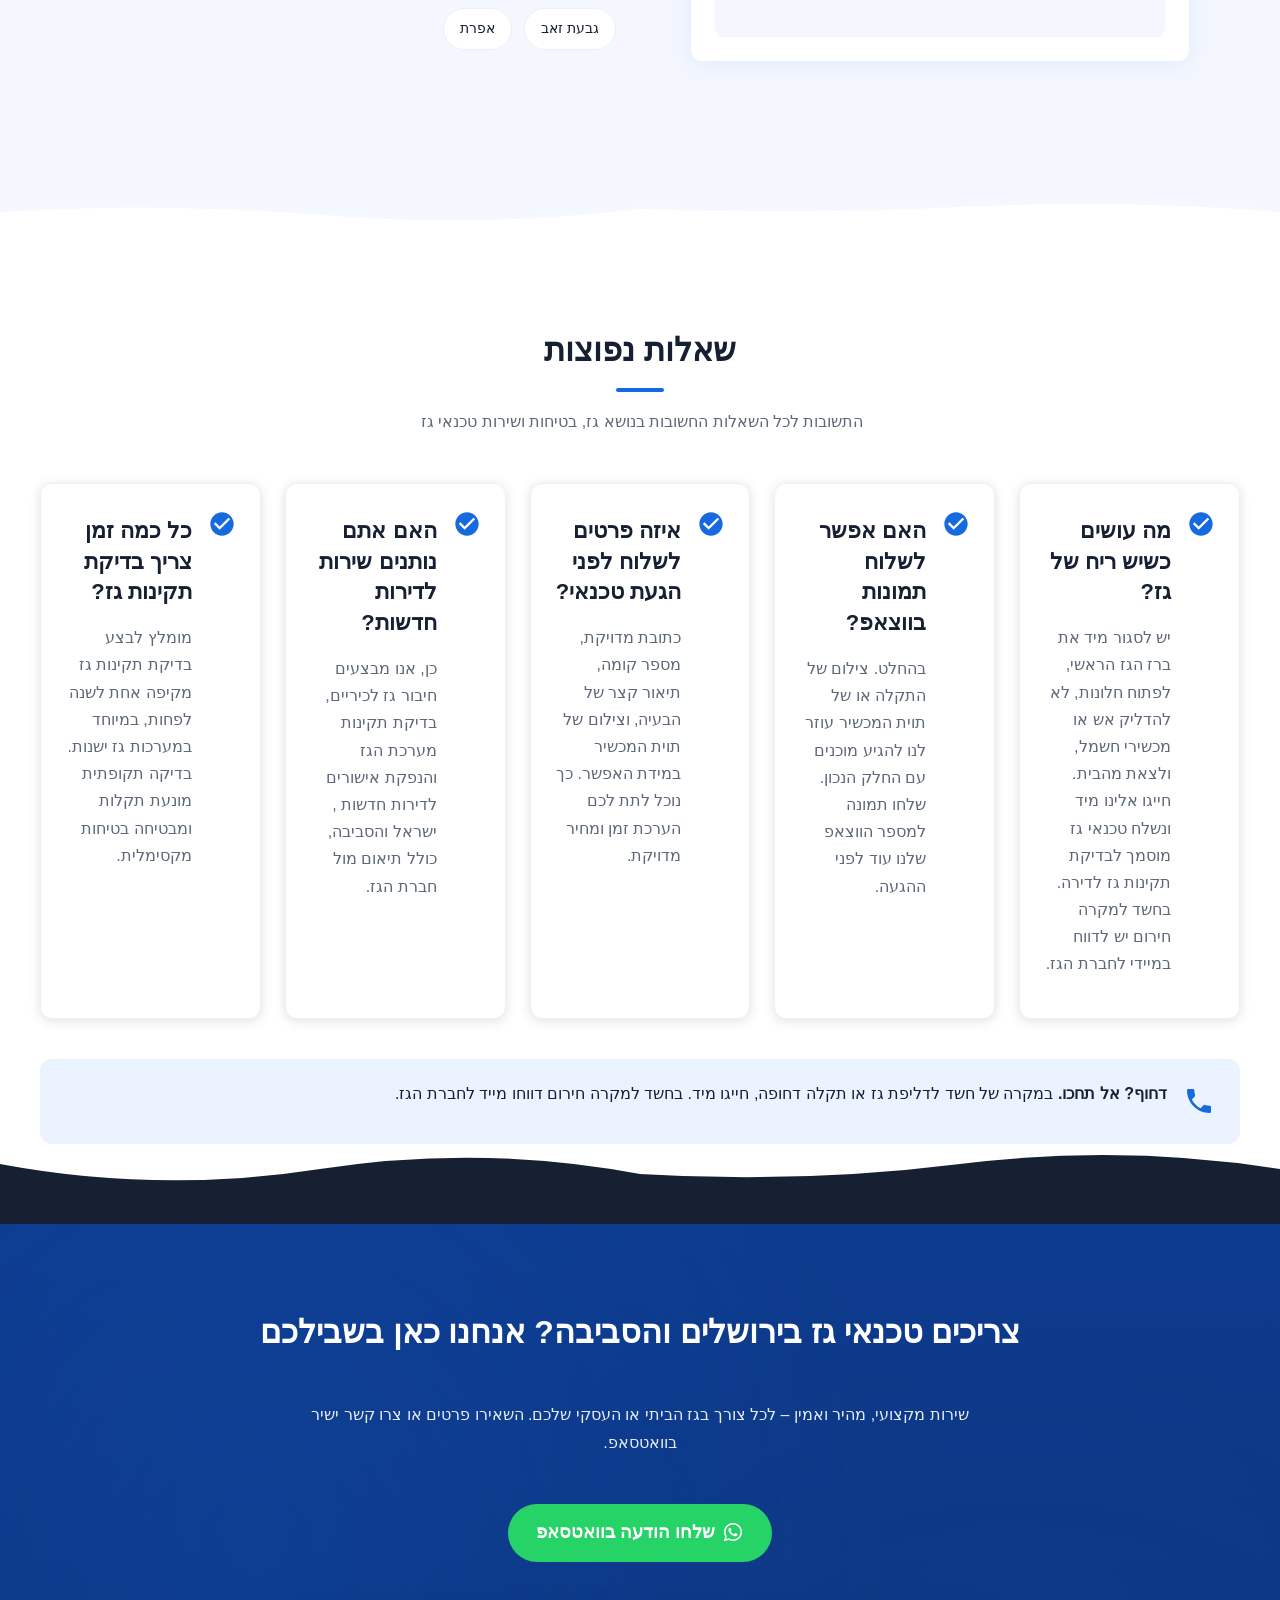
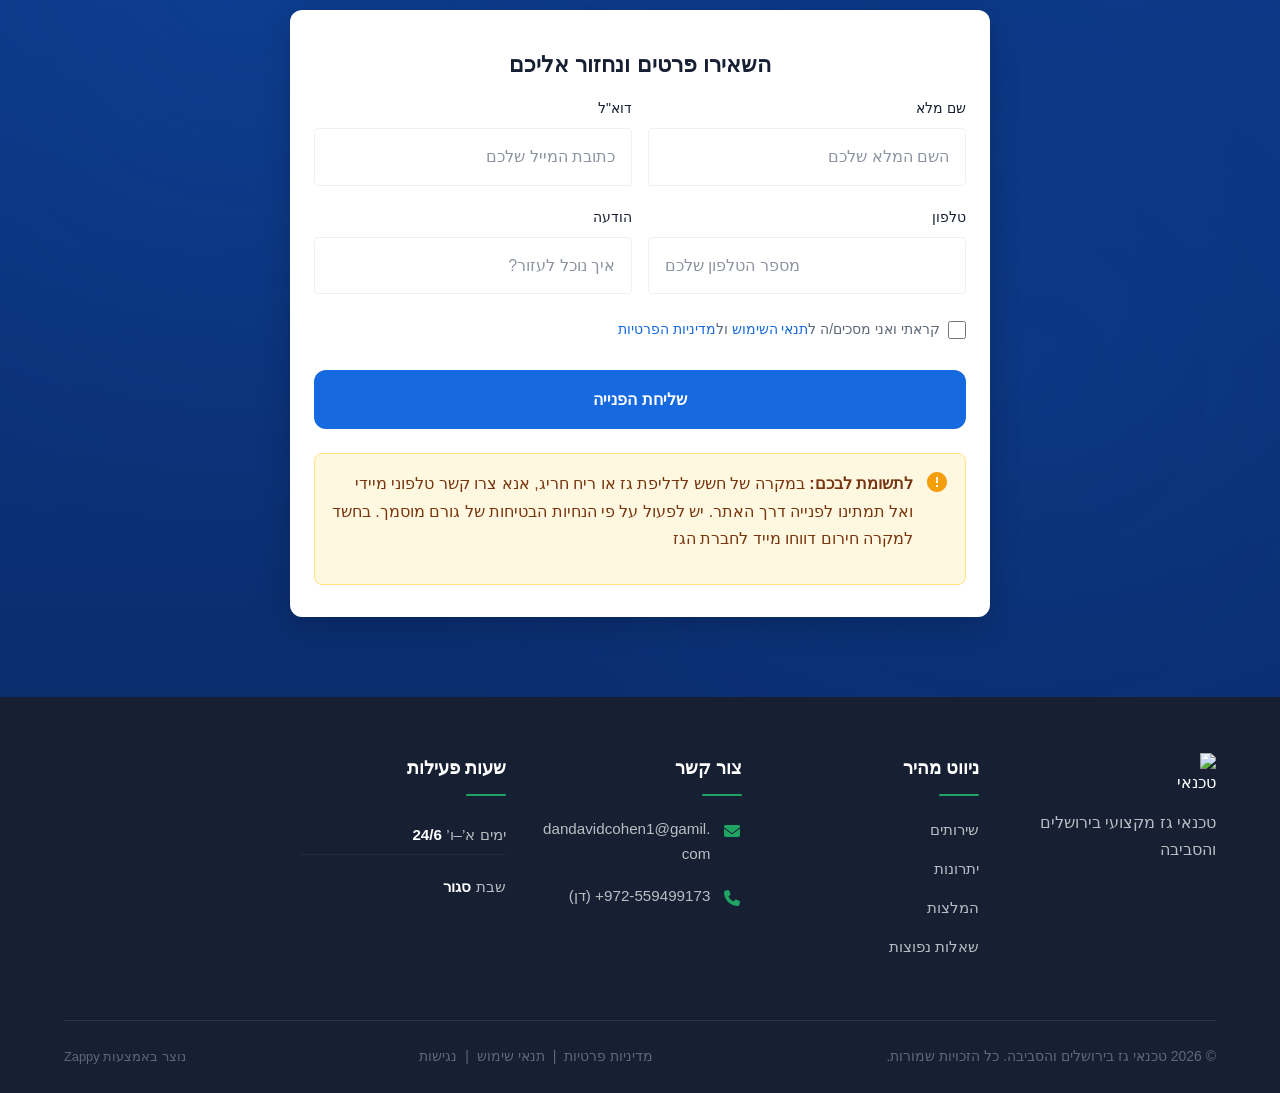
==== commit 74345580: "Background sync: Progressive GitHub Sync" ====
--- a/index.html
+++ b/index.html
@@ -1383,15 +1383,15 @@
   
   <main id="main">
     <section data-band-index="0" id="hero" class="index-hero-section" data-layout-spec="בית-hero" data-hero-treatment="fade-bleed" style="--hero-fade-color: var(--bg-light);" data-hero-type="fullscreen-scrim">
-  <img loading="eager" fetchpriority="high" class="hero-fade-img" data-hero-bg="true" data-placeholder="index-hero-image-1" data-context="A uniformed certified gas technician inspecting a clean residential kitchen gas connection in Jerusalem. Natural daylight, calm expression, gas hose and meter detail visible. Subject positioned on the left side of the frame, leaving the right side empty for a text panel overlay." width="1200" height="600" src="/assets/site-image-index-hero-image-1.webp" alt="טכנאי גז מוסמך בודק חיבור גז במטבח ב7 אדמונד סחייק, ירושלים, 93133, ישראל" data-hero-background="true" data-element-type="image" data-element-id="img-1784762321853-k0a6ep8a1" decoding="async">
+  <img loading="eager" fetchpriority="high" class="hero-fade-img" data-hero-bg="true" data-placeholder="index-hero-image-1" data-context="A uniformed certified gas technician inspecting a clean residential kitchen gas connection in Jerusalem. Natural daylight, calm expression, gas hose and meter detail visible. Subject positioned on the left side of the frame, leaving the right side empty for a text panel overlay." width="1200" height="600" src="/assets/site-image-index-hero-image-1.webp" alt="טכנאי גז מוסמך בודק חיבור גז במטבח ב7 אדמונד סחייק, ירושלים, 93133, ישראל" data-hero-background="true" data-element-type="image" data-element-id="img-1784762321853-k0a6ep8a1" style="position: absolute; object-fit: cover; object-position: 50% 50%; max-width: none; max-height: none; margin: 0; inset: 0; width: 100%; height: 100%" decoding="async">
   
   <div class="hero-fade-content">
     <p><span class="hero-eyebrow">שירות טכנאי גז מוסמך</span>
-    </p><h1 class="display-xl" style=""></h1><h1 style="">טכנאי גז בירושלים והסביבה – זמין עכשיו!<br><u>תיקון והתקנת כל סוגי מחממי המים והיונקרסים</u>&nbsp;</h1>
-    <h3 class="hero-support" style="">מענה מהיר ומקצועי לבדיקות, תיקונים, התקנות וכל תקלת גז&nbsp;</h3>
-    <p style="">טכנאי מוסמך עם ניסיון רב, שירות אדיב ותקשורת ברורה. צרו קשר בוואטסאפ או בטלפון וקבלו שירות מיידי &gt;&gt;&gt; <span style="font-size: 1rem; background-color: initial;">972-559499173+</span></p>
-    
-    <div class="hero-cta-row"><a href="https://wa.me/972559499173" class="hero-whatsapp-btn" target="_blank" rel="noopener noreferrer" style="display:inline-flex;align-items:center;gap:8px;background:#25D366;color:#fff;padding:14px 28px;border-radius:50px;text-decoration:none;font-weight:700;font-size:1.1rem;" data-element-type="button" data-element-id="btn-1790664557717-hunbuupnl" data-native-element="true"><i class="fab fa-whatsapp" style="font-size:1.3rem;"></i> שלחו הודעה בוואטסאפ</a></div>
+    </p><h1 class="display-xl"></h1><h1>טכנאי גז בירושלים והסביבה – זמין עכשיו!<br><u>תיקון והתקנת כל סוגי מחממי המים והיונקרסים</u>&nbsp;</h1>
+    <h3 class="hero-support">מענה מהיר ומקצועי לבדיקות, תיקונים, התקנות וכל תקלת גז&nbsp;</h3>
+    <p>טכנאי מוסמך עם ניסיון רב, שירות אדיב ותקשורת ברורה. צרו קשר בוואטסאפ או בטלפון וקבלו שירות מיידי &gt;&gt;&gt; <span style="font-size: 1rem; background-color: initial;">972-559499173+</span></p>
+    
+    <div class="hero-cta-row"><a href="https://wa.me/972559499173" class="hero-whatsapp-btn" target="_blank" rel="noopener noreferrer" style="display:inline-flex;align-items:center;gap:8px;background:#25D366;color:#fff;padding:14px 28px;border-radius:50px;text-decoration:none;font-weight:700;font-size:1.1rem;" data-element-type="button" data-element-id="btn-1790664557717-hunbuupnl" data-native-element="true"><i class="fab fa-whatsapp" style="font-size: 1.3rem; cursor: pointer;"></i> שלחו הודעה בוואטסאפ</a></div>
     
     <div class="hero-trust-row">
       <div class="trust-item">
@@ -1401,7 +1401,7 @@
       
       <div class="trust-item">
         <i class="fas fa-clock" data-element-type="icon" data-element-id="icon-1784762321852-u0x2gnrnt" data-icon-type="fontawesome"></i>
-        <span style="">זמינות מיידית 24/6</span>
+        <span>זמינות מיידית 24/6</span>
       </div>
     </div>
   </div>
@@ -1418,7 +1418,7 @@
         <div class="index-services-section__intro" id="zappy-section-3">
             <h2 class="index-services-section__title">שירותי גז מקצועיים ואמינים</h2>
             <div class="index-services-section__underline" id="zappy-section-4"></div>
-            <p class="index-services-section__subtitle" style="">פתרונות גז מקיפים לבית ולעסק&nbsp;</p>
+            <p class="index-services-section__subtitle">פתרונות גז מקיפים לבית ולעסק&nbsp;</p>
         </div>
         <div class="index-services-section__grid" id="zappy-section-5">
             <!-- Card 1 -->
@@ -1429,13 +1429,13 @@
                         <circle cx="12" cy="20" r="2" fill="currentColor"></circle>
                     </svg>
                 </div>
-                <h3 class="index-services-section__card-title" style="">ייעוץ וליווי מקצועי בנוגע למחממי מים ויונקרסים</h3>
-                <p class="index-services-section__card-text" style="">ייעוץ וליווי מקצועי בבחירה, התקנה ותחזוקה של מחממי מים ויונקרסים – עם דגש על בטיחות, יעילות אנרגטית והתאמה מלאה לצרכים שלכם.</p>
+                <h3 class="index-services-section__card-title">ייעוץ וליווי מקצועי בנוגע למחממי מים ויונקרסים</h3>
+                <p class="index-services-section__card-text">ייעוץ וליווי מקצועי בבחירה, התקנה ותחזוקה של מחממי מים ויונקרסים – עם דגש על בטיחות, יעילות אנרגטית והתאמה מלאה לצרכים שלכם.</p>
                 <div class="index-services-section__card-note" id="zappy-section-8">
                     <svg class="index-services-section__check-icon" data-element-type="icon" data-icon-type="svg" viewBox="0 0 24 24" fill="none" xmlns="http://www.w3.org/2000/svg">
                         <path d="M9 16.17L4.83 12L3.41 13.41L9 19L21 7L19.59 5.59L9 16.17Z" fill="currentColor"></path>
                     </svg>
-                    <span style="">בדיקות תקניות למחממי מים ויונקרסים</span>
+                    <span>בדיקות תקניות למחממי מים ויונקרסים</span>
                 </div>
             </article>
             <!-- Card 2 -->
@@ -1445,13 +1445,13 @@
                         <path d="M22.7 19L13.6 9.9C14.5 7.6 14 4.9 12.1 3C10.1 1 7.1 1 5.1 3C4.1 4 3.6 5.3 3.5 6.7L7.1 10.3L5.6 11.8L2 8.2V12C2 17.5 6.5 22 12 22C15.3 22 18.2 20.4 20.1 17.9L22.7 19ZM12 20C7.6 20 4 16.4 4 12C4 8.3 6.5 5.3 10 4.3V8L12 10L14 8V4.3C17.5 5.3 20 8.3 20 12C20 12.3 20 12.7 19.9 13L16.5 9.6L15.1 11L18.5 14.4C17.3 17.1 14.8 19 12 19C11.5 19 11 18.9 10.5 18.8L12 17.3L10.6 15.9L8.5 18C7.6 17.5 6.9 16.8 6.3 16L8.4 13.9L7 12.5L4.9 14.6C4.4 13.8 4.1 12.9 4 12H8V10H4C4.1 9.1 4.4 8.2 4.9 7.4L7 9.5L8.4 8.1L6.3 6C6.9 5.2 7.6 4.5 8.5 4L10.6 6.1L12 4.7L9.9 2.6C11.2 1.8 12.8 1.8 14.1 2.6L12 4.7L13.4 6.1L15.5 4C16.4 4.5 17.1 5.2 17.7 6L15.6 8.1L17 9.5L19.1 7.4C19.6 8.2 19.9 9.1 20 10H16V12H20C19.9 13.1 19.5 14.1 18.9 15L16.8 12.9L15.4 14.3L17.5 16.4C16.8 17.2 16 17.9 15 18.4L12.9 16.3L11.5 17.7L13.6 19.8C13.1 19.9 12.6 20 12 20Z" fill="currentColor"></path>
                     </svg>
                 </div>
-                <h3 class="index-services-section__card-title" style="">תיקון והתקנת כל סוגי מחממי המים והיונקרסים! החלפת מחמם מים החל מ- 3500₪ כולל מע''מ</h3>
-                <p class="index-services-section__card-text" style="">התקנה מקצועית של מחממי מים ויונסקרים על כל סוגיהם – חיבור בטיחותי, בדיקת אטימות מלאה והפעלה תקינה בהתאם להנחיות היצרן ותקני הבטיחות.</p>
+                <h3 class="index-services-section__card-title">תיקון והתקנת כל סוגי מחממי המים והיונקרסים! החלפת מחמם מים החל מ- 3500₪ כולל מע''מ</h3>
+                <p class="index-services-section__card-text">התקנה מקצועית של מחממי מים ויונסקרים על כל סוגיהם – חיבור בטיחותי, בדיקת אטימות מלאה והפעלה תקינה בהתאם להנחיות היצרן ותקני הבטיחות.</p>
                 <div class="index-services-section__card-note" id="zappy-section-11">
                     <svg class="index-services-section__check-icon" data-element-type="icon" data-icon-type="svg" viewBox="0 0 24 24" fill="none" xmlns="http://www.w3.org/2000/svg">
                         <path d="M9 16.17L4.83 12L3.41 13.41L9 19L21 7L19.59 5.59L9 16.17Z" fill="currentColor"></path>
                     </svg>
-                    <span style="">טכנאי גז מוסמך</span>
+                    <span>טכנאי גז מוסמך</span>
                 </div>
             </article>
             <!-- Card 3 -->
@@ -1461,9 +1461,9 @@
                         <path d="M12 1L3 5V11C3 16.55 6.84 21.74 12 23C17.16 21.74 21 16.55 21 11V5L12 1ZM12 11.99H19C18.47 16.11 15.72 19.78 12 20.93V12H5V6.3L12 3.19V11.99Z" fill="currentColor"></path>
                     </svg>
                 </div>
-                <h3 class="index-services-section__card-title" style="">מחמם מים משולב תוצרת איטליה במחיר של 4,500₪ בלבד! יבואן רשמי + התקנה כלולה!</h3>
-                <p class="index-services-section__card-text" style="">כולל התקנה מקצועית ואחריות יבואן רישמי!</p>
-                <div class="index-services-section__card-note" id="zappy-section-14" style="">
+                <h3 class="index-services-section__card-title">מחמם מים משולב תוצרת איטליה החל מ- 4,500₪ בלבד! יבואן רשמי + התקנה כלולה!</h3>
+                <p class="index-services-section__card-text">כולל התקנה מקצועית ואחריות יבואן רישמי!</p>
+                <div class="index-services-section__card-note" id="zappy-section-14">
                     <svg class="index-services-section__check-icon" data-element-type="icon" data-icon-type="svg" viewBox="0 0 24 24" fill="none" xmlns="http://www.w3.org/2000/svg" style="cursor: pointer;">
                         <path d="M9 16.17L4.83 12L3.41 13.41L9 19L21 7L19.59 5.59L9 16.17Z" fill="currentColor"></path>
                     </svg>
@@ -1483,20 +1483,20 @@
   <div class="index-benefits-container">
     <!-- START Column: Text + Benefits List -->
     <div class="index-benefits-content">
-      <h2 class="index-benefits-title" style="">למה לבחור בטכנאי גז מקומי</h2>
+      <h2 class="index-benefits-title">למה לבחור בטכנאי גז מקומי</h2>
       
       <!-- Section Underline Accent -->
       <div class="index-benefits-underline" aria-hidden="true"></div>
       
-      <p class="index-benefits-intro" style="">
+      <p class="index-benefits-intro">
         כשמדובר בבטיחות הבית והמשפחה, חשוב לבחור איש מקצוע שזמין, אמין ומכיר את השכונה.
         כטכנאי גז מקומי&nbsp; , ישראל, אני מבין את הצרכים הייחודיים של תושבי העיר – מבנייני דירות ועד תשתיות גז ותיקות.
       </p>
-      <p class="index-benefits-intro" style="">
+      <p class="index-benefits-intro">
         המטרה שלי היא לספק שירות מהיר, שקוף ובטוח, במקסימום אמינות ובטיחון.&nbsp;<span style="font-size: 1rem;">מהתקנת כיריים ועד בדיקת תקינות מלאה – אני כאן כדי להבטיח שהכול יעבוד כמו שצריך.</span><br></p>
 
       <!-- Benefits List -->
-      <ul class="index-benefits-list" style=""><li class="index-benefits-item" data-grid-item-index="0">
+      <ul class="index-benefits-list"><li class="index-benefits-item" data-grid-item-index="0">
           <div class="index-benefits-icon-wrapper">
             <svg class="index-benefits-icon" data-element-type="icon" data-icon-type="svg" viewBox="0 0 24 24" fill="none" xmlns="http://www.w3.org/2000/svg" style="cursor: pointer;">
               <circle cx="12" cy="12" r="10" fill="var(--primary)" opacity="0.12"></circle>
@@ -1504,8 +1504,8 @@
             </svg>
           </div>
           <div class="index-benefits-text">
-            <h3 class="index-benefits-item-title" style="">שירות אזורי מהיר</h3>
-            <p class="index-benefits-item-desc" style="">הגעה מהירה לכל רחבי ירושלים והסביבה, כולל היכרות מעמיקה עם סוגי המבנים והתשתיות המקומיות.</p>
+            <h3 class="index-benefits-item-title">שירות אזורי מהיר</h3>
+            <p class="index-benefits-item-desc">הגעה מהירה לכל רחבי ירושלים והסביבה, כולל היכרות מעמיקה עם סוגי המבנים והתשתיות המקומיות.</p>
           </div>
         </li><li class="index-benefits-item" data-grid-item-index="1">
           <div class="index-benefits-icon-wrapper">
@@ -1515,8 +1515,8 @@
             </svg>
           </div>
           <div class="index-benefits-text">
-            <h3 class="index-benefits-item-title" style="">תשומת לב לפרטים הקטנים</h3>
-            <p class="index-benefits-item-desc" style="">אני מקדיש לכל לקוח ולקוח את הזמן שלנו בהתאם לצרכים ובאמינות מקסימלית</p>
+            <h3 class="index-benefits-item-title">תשומת לב לפרטים הקטנים</h3>
+            <p class="index-benefits-item-desc">אני מקדיש לכל לקוח ולקוח את הזמן שלנו בהתאם לצרכים ובאמינות מקסימלית</p>
           </div>
         </li><li class="index-benefits-item" data-grid-item-index="2">
           <div class="index-benefits-icon-wrapper">
@@ -1598,7 +1598,7 @@
           </svg>
         </div>
         <h3 class="index-trust-signals-section-card-title">טכנאי גז מוסמך</h3>
-        <p class="index-trust-signals-section-card-text" style="">בעלי רישיון עבודה בתוקף והסמכה רשמית מטעם משרד העבודה&nbsp;</p>
+        <p class="index-trust-signals-section-card-text">בעלי רישיון עבודה בתוקף והסמכה רשמית מטעם משרד העבודה&nbsp;</p>
       </div>
       <div class="index-trust-signals-section-card" data-grid-item-index="1" id="zappy-section-22">
         <div class="index-trust-signals-section-card-icon" id="zappy-section-23">
@@ -1620,7 +1620,7 @@
           </svg>
         </div>
         <h3 class="index-trust-signals-section-card-title">שירות לבית ולעסק</h3>
-        <p class="index-trust-signals-section-card-text" style="">מתן פתרונות גז מותאמים אישית ללקוחות פרטיים, מסעדות, בתי קפה ומוסדות בהתאם לדרישות החוק</p>
+        <p class="index-trust-signals-section-card-text">מתן פתרונות גז מותאמים אישית ללקוחות פרטיים, מסעדות, בתי קפה ומוסדות בהתאם לדרישות החוק</p>
       </div>
       <div class="index-trust-signals-section-card" data-grid-item-index="3" id="zappy-section-26">
         <div class="index-trust-signals-section-card-icon" id="zappy-section-27">
@@ -1631,7 +1631,7 @@
           </svg>
         </div>
         <h3 class="index-trust-signals-section-card-title">זמינות מיידית בוואטסאפ</h3>
-        <p class="index-trust-signals-section-card-text" style="">מענה מהיר ואנושי ישירות דרך וואטסאפ או בטלפון, עם הגעה מהירה לכל השכונות והאזורים&nbsp;</p>
+        <p class="index-trust-signals-section-card-text">מענה מהיר ואנושי ישירות דרך וואטסאפ או בטלפון, עם הגעה מהירה לכל השכונות והאזורים&nbsp;</p>
       </div>
       <div class="index-trust-signals-section-card" data-grid-item-index="4" id="zappy-section-28">
         <div class="index-trust-signals-section-card-icon" id="zappy-section-29">
@@ -1642,7 +1642,7 @@
           </svg>
         </div>
         <h3 class="index-trust-signals-section-card-title">עובד עם כל חברות הגז</h3>
-        <p class="index-trust-signals-section-card-text" style="">עובדים עם כל חברות הגז המובילות בישראל – פזגז, סופרגז, אמריקן גז ועוד. שירות מקצועי ומהיר בכל ירושלים והסביבה. <strong>עסק של מילואימניק!</strong></p>
+        <p class="index-trust-signals-section-card-text">עובדים עם כל חברות הגז המובילות בישראל – פזגז, סופרגז, אמריקן גז ועוד. שירות מקצועי ומהיר בכל ירושלים והסביבה. <strong>עסק של מילואימניק!</strong></p>
       </div>
     </div>
     <div class="index-trust-signals-section-cta" id="zappy-section-30">
@@ -1676,7 +1676,7 @@
     <div class="index-testimonials-section-header" id="zappy-section-34">
       <h2 class="index-testimonials-section-title">לקוחות ממליצים</h2>
       <div class="index-testimonials-section-underline" id="zappy-section-35"></div>
-      <p class="index-testimonials-section-subtitle" style="">תושבי ירושלים והסביבה סומכים עלינו לכל צורך בגז – אנחנו כאן כדי לספק שירות מקצועי, אמין ומהיר, בדיוק כשצריך.</p>
+      <p class="index-testimonials-section-subtitle">תושבי ירושלים והסביבה סומכים עלינו לכל צורך בגז – אנחנו כאן כדי לספק שירות מקצועי, אמין ומהיר, בדיוק כשצריך.</p>
     </div>
 
     <!-- Testimonials Grid -->
@@ -1688,7 +1688,7 @@
             <path d="M9.983 3.5C5.928 3.5 3.5 6.347 3.5 10.022c0 1.983.828 3.417 2.246 4.265-.354 1.25-1.042 2.279-2.246 3.213l1.5 1.5c2.5-1.5 4.5-3.5 5.483-6.483C11.486 10.017 10.483 7.5 9.983 3.5zM19.983 3.5c-4.055 0-6.483 2.847-6.483 6.522 0 1.983.828 3.417 2.246 4.265-.354 1.25-1.042 2.279-2.246 3.213l1.5 1.5c2.5-1.5 4.5-3.5 5.483-6.483C21.486 10.017 20.483 7.5 19.983 3.5z"></path>
           </svg>
         </div>
-        <p class="index-testimonials-section-quote" style="">"הרחנו ריח גז חזק במטבח ונכנסתי ללחץ. התקשרתי לדן והוא הגיע תוך פחות מחצי שעה. זיהה את הנזילה, תיקן בשקט והרגיע אותנו. שירות מעולה!"</p>
+        <p class="index-testimonials-section-quote">"הרחנו ריח גז חזק במטבח ונכנסתי ללחץ. התקשרתי לדן והוא הגיע תוך פחות מחצי שעה. זיהה את הנזילה, תיקן בשקט והרגיע אותנו. שירות מעולה!"</p>
         <div class="index-testimonials-section-stars" aria-label="5 out of 5 stars" id="zappy-section-39">
           <svg data-element-type="icon" data-icon-type="svg" width="16" height="16" viewBox="0 0 24 24" fill="currentColor" xmlns="http://www.w3.org/2000/svg"><path d="M12 2l3.09 6.26L22 9.27l-5 4.87 1.18 6.88L12 17.77l-6.18 3.25L7 14.14 2 9.27l6.91-1.01L12 2z"></path></svg>
           <svg data-element-type="icon" data-icon-type="svg" width="16" height="16" viewBox="0 0 24 24" fill="currentColor" xmlns="http://www.w3.org/2000/svg"><path d="M12 2l3.09 6.26L22 9.27l-5 4.87 1.18 6.88L12 17.77l-6.18 3.25L7 14.14 2 9.27l6.91-1.01L12 2z"></path></svg>
@@ -1697,7 +1697,7 @@
           <svg data-element-type="icon" data-icon-type="svg" width="16" height="16" viewBox="0 0 24 24" fill="currentColor" xmlns="http://www.w3.org/2000/svg"><path d="M12 2l3.09 6.26L22 9.27l-5 4.87 1.18 6.88L12 17.77l-6.18 3.25L7 14.14 2 9.27l6.91-1.01L12 2z"></path></svg>
         </div>
         <p class="index-testimonials-section-name">משפחת כהן</p>
-        <p class="index-testimonials-section-context" style="">בדיקת דליפת גז - מבשרת ציון</p>
+        <p class="index-testimonials-section-context">בדיקת דליפת גז - מבשרת ציון</p>
       </article>
 
       <!-- Card 2 -->
@@ -1707,7 +1707,7 @@
             <path d="M9.983 3.5C5.928 3.5 3.5 6.347 3.5 10.022c0 1.983.828 3.417 2.246 4.265-.354 1.25-1.042 2.279-2.246 3.213l1.5 1.5c2.5-1.5 4.5-3.5 5.483-6.483C11.486 10.017 10.483 7.5 9.983 3.5zM19.983 3.5c-4.055 0-6.483 2.847-6.483 6.522 0 1.983.828 3.417 2.246 4.265-.354 1.25-1.042 2.279-2.246 3.213l1.5 1.5c2.5-1.5 4.5-3.5 5.483-6.483C21.486 10.017 20.483 7.5 19.983 3.5z"></path>
           </svg>
         </div>
-        <p class="index-testimonials-section-quote" style="">"עברנו דירה ולא היה חיבור גז לכיריים. דן הגיע בזמן, הסביר בסבלנות מה צריך לעשות, התקין הכול בצורה נקייה ומסודרת. מחיר הוגן ושירות אדיב."</p>
+        <p class="index-testimonials-section-quote">"עברנו דירה ולא היה חיבור גז לכיריים. דן הגיע בזמן, הסביר בסבלנות מה צריך לעשות, התקין הכול בצורה נקייה ומסודרת. מחיר הוגן ושירות אדיב."</p>
         <div class="index-testimonials-section-stars" aria-label="5 out of 5 stars" id="zappy-section-42">
           <svg data-element-type="icon" data-icon-type="svg" width="16" height="16" viewBox="0 0 24 24" fill="currentColor" xmlns="http://www.w3.org/2000/svg"><path d="M12 2l3.09 6.26L22 9.27l-5 4.87 1.18 6.88L12 17.77l-6.18 3.25L7 14.14 2 9.27l6.91-1.01L12 2z"></path></svg>
           <svg data-element-type="icon" data-icon-type="svg" width="16" height="16" viewBox="0 0 24 24" fill="currentColor" xmlns="http://www.w3.org/2000/svg"><path d="M12 2l3.09 6.26L22 9.27l-5 4.87 1.18 6.88L12 17.77l-6.18 3.25L7 14.14 2 9.27l6.91-1.01L12 2z"></path></svg>
@@ -1716,7 +1716,7 @@
           <svg data-element-type="icon" data-icon-type="svg" width="16" height="16" viewBox="0 0 24 24" fill="currentColor" xmlns="http://www.w3.org/2000/svg"><path d="M12 2l3.09 6.26L22 9.27l-5 4.87 1.18 6.88L12 17.77l-6.18 3.25L7 14.14 2 9.27l6.91-1.01L12 2z"></path></svg>
         </div>
         <p class="index-testimonials-section-name">רונית לוי</p>
-        <p class="index-testimonials-section-context" style="">חיבור גז לכיריים – קטמון</p>
+        <p class="index-testimonials-section-context">חיבור גז לכיריים – קטמון</p>
       </article>
 
       <!-- Card 3 -->
@@ -1726,7 +1726,7 @@
             <path d="M9.983 3.5C5.928 3.5 3.5 6.347 3.5 10.022c0 1.983.828 3.417 2.246 4.265-.354 1.25-1.042 2.279-2.246 3.213l1.5 1.5c2.5-1.5 4.5-3.5 5.483-6.483C11.486 10.017 10.483 7.5 9.983 3.5zM19.983 3.5c-4.055 0-6.483 2.847-6.483 6.522 0 1.983.828 3.417 2.246 4.265-.354 1.25-1.042 2.279-2.246 3.213l1.5 1.5c2.5-1.5 4.5-3.5 5.483-6.483C21.486 10.017 20.483 7.5 19.983 3.5z"></path>
           </svg>
         </div>
-        <p class="index-testimonials-section-quote" style="">"יש לנו מטבחון קטן בבית קפה, והיינו חייבים בדיקת תקינות גז דחופה. דן עשה עבודה יסודית, השאיר הכול נקי ונתן לנו טיפים חשובים לבטיחות. מקצוען אמיתי."</p>
+        <p class="index-testimonials-section-quote">"יש לנו מטבחון קטן בבית קפה, והיינו חייבים בדיקת תקינות גז דחופה. דן עשה עבודה יסודית, השאיר הכול נקי ונתן לנו טיפים חשובים לבטיחות. מקצוען אמיתי."</p>
         <div class="index-testimonials-section-stars" aria-label="5 out of 5 stars" id="zappy-section-45">
           <svg data-element-type="icon" data-icon-type="svg" width="16" height="16" viewBox="0 0 24 24" fill="currentColor" xmlns="http://www.w3.org/2000/svg"><path d="M12 2l3.09 6.26L22 9.27l-5 4.87 1.18 6.88L12 17.77l-6.18 3.25L7 14.14 2 9.27l6.91-1.01L12 2z"></path></svg>
           <svg data-element-type="icon" data-icon-type="svg" width="16" height="16" viewBox="0 0 24 24" fill="currentColor" xmlns="http://www.w3.org/2000/svg"><path d="M12 2l3.09 6.26L22 9.27l-5 4.87 1.18 6.88L12 17.77l-6.18 3.25L7 14.14 2 9.27l6.91-1.01L12 2z"></path></svg>
@@ -1734,13 +1734,13 @@
           <svg data-element-type="icon" data-icon-type="svg" width="16" height="16" viewBox="0 0 24 24" fill="currentColor" xmlns="http://www.w3.org/2000/svg"><path d="M12 2l3.09 6.26L22 9.27l-5 4.87 1.18 6.88L12 17.77l-6.18 3.25L7 14.14 2 9.27l6.91-1.01L12 2z"></path></svg>
           <svg data-element-type="icon" data-icon-type="svg" width="16" height="16" viewBox="0 0 24 24" fill="currentColor" xmlns="http://www.w3.org/2000/svg"><path d="M12 2l3.09 6.26L22 9.27l-5 4.87 1.18 6.88L12 17.77l-6.18 3.25L7 14.14 2 9.27l6.91-1.01L12 2z"></path></svg>
         </div>
-        <p class="index-testimonials-section-name" style="">בית קפה&nbsp;</p>
-        <p class="index-testimonials-section-context" style="">בדיקת תקינות גז לעסק – מרכז העיר</p>
+        <p class="index-testimonials-section-name">בית קפה&nbsp;</p>
+        <p class="index-testimonials-section-context">בדיקת תקינות גז לעסק – מרכז העיר</p>
       </article>
     </div>
 
     <!-- Service Area Note -->
-    <p class="index-testimonials-section-note" style="">טכנאי גז בירושלים, מבשרת ציון, גבעת זאב, מעלה אדומים, בית שמש והיישובים הסמוכים.</p>
+    <p class="index-testimonials-section-note">טכנאי גז בירושלים, מבשרת ציון, גבעת זאב, מעלה אדומים, בית שמש והיישובים הסמוכים.</p>
   </div>
 
   <!-- Bottom Divider: Torn-paper SVG -->
@@ -1753,7 +1753,7 @@
 
 <section data-band-index="5" id="service-area" class="index-service-area-section" data-layout-spec="בית-service-area" data-zappy-content-align="top-center">
     <!-- Section Container -->
-    <div class="service-area-container" data-zappy-align-target="true" style="">
+    <div class="service-area-container" data-zappy-align-target="true">
         
         <!-- Two-Column Layout -->
         <div class="service-area-grid" data-zappy-grid-align="center">
@@ -1817,12 +1817,12 @@
             <!-- END Column: Content (RTL: left side) -->
             <div class="service-area-content-column" data-grid-item-index="1">
                 <div class="content-block">
-                    <h2 style="">טכנאי גז בירושלים והסביבה</h2>
+                    <h2>טכנאי גז בירושלים והסביבה</h2>
                     <div class="section-underline" aria-hidden="true" id="zappy-section-48"></div>
-                    <p style="">אנחנו משרתים את כל תושבי ירושלים ואת כל היישובים הסמוכים — ממרכז העיר ועד לשכונות החדשות. בין אם אתם רוכשים דירה חדשה, משפצים את הבית, או צריכים בדיקת תקינות דחופה, אנחנו כאן עם שירות מקצועי, מהיר ואמין. אני מכיר כל פינה באזור, כך שאתם יכולים להיות רגועים שהטכנאי יגיע אליכם בזמן.</p>
+                    <p>אנחנו משרתים את כל תושבי ירושלים ואת כל היישובים הסמוכים — ממרכז העיר ועד לשכונות החדשות. בין אם אתם רוכשים דירה חדשה, משפצים את הבית, או צריכים בדיקת תקינות דחופה, אנחנו כאן עם שירות מקצועי, מהיר ואמין. אני מכיר כל פינה באזור, כך שאתם יכולים להיות רגועים שהטכנאי יגיע אליכם בזמן.</p>
                     
                     <!-- Neighborhood Chips Grid -->
-                    <div class="neighborhood-chips-grid" style="">
+                    <div class="neighborhood-chips-grid">
                         <span class="neighborhood-chip">מרכז העיר</span>
                         <span class="neighborhood-chip">רחביה</span>
                         <span class="neighborhood-chip">בית הכרם</span>
@@ -1856,13 +1856,13 @@
     </div>
 </section>
 
-<section data-band-index="6" id="faq" class="index-faq-section" data-layout-spec="בית-faq" style="">
+<section data-band-index="6" id="faq" class="index-faq-section" data-layout-spec="בית-faq">
   <div class="index-faq-section__container" id="zappy-section-50">
     <!-- Section Heading -->
     <div class="index-faq-section__heading" id="zappy-section-51">
       <h2 class="index-faq-section__title">שאלות נפוצות</h2>
       <div class="index-faq-section__accent" id="zappy-section-52"></div>
-      <p class="index-faq-section__subtitle" style="">התשובות לכל השאלות החשובות בנושא גז, בטיחות ושירות טכנאי גז&nbsp;</p>
+      <p class="index-faq-section__subtitle">התשובות לכל השאלות החשובות בנושא גז, בטיחות ושירות טכנאי גז&nbsp;</p>
     </div>
 
     <!-- FAQ Grid -->
@@ -1877,7 +1877,7 @@
         </div>
         <div class="index-faq-section__card-content" id="zappy-section-56">
           <h3 class="index-faq-section__card-title">מה עושים כשיש ריח של גז?</h3>
-          <p class="index-faq-section__card-text" style="">יש לסגור מיד את ברז הגז הראשי, לפתוח חלונות, לא להדליק אש או מכשירי חשמל, ולצאת מהבית. חייגו אלינו מיד ונשלח טכנאי גז מוסמך לבדיקת תקינות גז לדירה. בחשד למקרה חירום יש לדווח במיידי לחברת הגז.</p>
+          <p class="index-faq-section__card-text">יש לסגור מיד את ברז הגז הראשי, לפתוח חלונות, לא להדליק אש או מכשירי חשמל, ולצאת מהבית. חייגו אלינו מיד ונשלח טכנאי גז מוסמך לבדיקת תקינות גז לדירה. בחשד למקרה חירום יש לדווח במיידי לחברת הגז.</p>
         </div>
       </article>
 
@@ -1916,7 +1916,7 @@
         </div>
         <div class="index-faq-section__card-content" id="zappy-section-65">
           <h3 class="index-faq-section__card-title">האם אתם נותנים שירות לדירות חדשות?</h3>
-          <p class="index-faq-section__card-text" style="">כן, אנו מבצעים חיבור גז לכיריים, בדיקת תקינות מערכת הגז והנפקת אישורים לדירות חדשות , ישראל והסביבה, כולל תיאום מול חברת הגז.</p>
+          <p class="index-faq-section__card-text">כן, אנו מבצעים חיבור גז לכיריים, בדיקת תקינות מערכת הגז והנפקת אישורים לדירות חדשות , ישראל והסביבה, כולל תיאום מול חברת הגז.</p>
         </div>
       </article>
 
@@ -1929,7 +1929,7 @@
         </div>
         <div class="index-faq-section__card-content" id="zappy-section-68">
           <h3 class="index-faq-section__card-title">כל כמה זמן צריך בדיקת תקינות גז?</h3>
-          <p class="index-faq-section__card-text" style="">מומלץ לבצע בדיקת תקינות גז מקיפה אחת לשנה לפחות, במיוחד במערכות גז ישנות. בדיקה תקופתית מונעת תקלות ומבטיחה בטיחות מקסימלית.</p>
+          <p class="index-faq-section__card-text">מומלץ לבצע בדיקת תקינות גז מקיפה אחת לשנה לפחות, במיוחד במערכות גז ישנות. בדיקה תקופתית מונעת תקלות ומבטיחה בטיחות מקסימלית.</p>
         </div>
       </article>
 
@@ -1945,7 +1945,7 @@
           <path d="M6.62 10.79c1.44 2.83 3.76 5.14 6.59 6.59l2.2-2.2c.27-.27.67-.36 1.02-.24 1.12.37 2.33.57 3.57.57.55 0 1 .45 1 1V20c0 .55-.45 1-1 1-9.39 0-17-7.61-17-17 0-.55.45-1 1-1h3.5c.55 0 1 .45 1 1 0 1.25.2 2.45.57 3.57.11.35.03.74-.25 1.02l-2.2 2.2z" fill="currentColor"></path>
         </svg>
       </div>
-      <p class="index-faq-section__cta-text" style="">
+      <p class="index-faq-section__cta-text">
         <strong>דחוף? אל תחכו.</strong> במקרה של חשד לדליפת גז או תקלה דחופה, חייגו מיד. בחשד למקרה חירום דווחו מייד לחברת הגז.</p>
     </div>
   </div>
@@ -1958,10 +1958,10 @@
   </div>
 </section>
 
-<section data-band-index="7" id="cta" class="index-cta-section" data-layout-spec="בית-cta" style="">
+<section data-band-index="7" id="cta" class="index-cta-section" data-layout-spec="בית-cta">
   <div class="index-cta-section__container" id="zappy-section-76">
     <!-- Header -->
-    <h2 class="index-cta-section__title" style="">צריכים טכנאי גז בירושלים והסביבה? אנחנו כאן בשבילכם</h2>
+    <h2 class="index-cta-section__title">צריכים טכנאי גז בירושלים והסביבה? אנחנו כאן בשבילכם</h2>
     <p class="index-cta-section__subtitle">שירות מקצועי, מהיר ואמין – לכל צורך בגז הביתי או העסקי שלכם. השאירו פרטים או צרו קשר ישיר בוואטסאפ.</p>
 
     <!-- CTA Buttons -->
@@ -2007,7 +2007,7 @@
             <path d="M12 2C6.48 2 2 6.48 2 12s4.48 10 10 10 10-4.48 10-10S17.52 2 12 2zm1 15h-2v-2h2v2zm0-4h-2V7h2v6z" fill="currentColor"></path>
           </svg>
         </div>
-        <p class="index-cta-section__urgency-text" style="">
+        <p class="index-cta-section__urgency-text">
           <strong>לתשומת לבכם:</strong> במקרה של חשש לדליפת גז או ריח חריג, אנא צרו קשר טלפוני מיידי ואל תמתינו לפנייה דרך האתר. יש לפעול על פי הנחיות הבטיחות של גורם מוסמך. בחשד למקרה חירום דווחו מייד לחברת הגז</p>
       </div>
     </div>
@@ -2025,19 +2025,19 @@
       <!-- Company Info -->
       <div class="footer-col footer-company-col">
         <img src="/assets/image-home-services-gas-technician-logo.webp" alt="טכנאי גז ב7 אדמונד סחייק, ירושלים, 93133, ישראל" class="logo" data-element-type="image" data-element-id="img-1784762321861-y52128hct" data-zappy-footer-image="true" decoding="async" width="35" height="35">
-        <p class="footer-tagline" style="">טכנאי גז מקצועי בירושלים והסביבה</p>
+        <p class="footer-tagline">טכנאי גז מקצועי בירושלים והסביבה</p>
       </div>
 
       <!-- Quick Links -->
       <div class="footer-col footer-links-col">
         <h4>ניווט מהיר</h4>
-        <ul class="footer-links" style=""><li><a href="#services">שירותים</a></li><li><a href="#benefits">יתרונות</a></li><li><a href="#testimonials">המלצות</a></li><li><a href="#faq">שאלות נפוצות</a></li></ul>
+        <ul class="footer-links"><li><a href="#services">שירותים</a></li><li><a href="#benefits">יתרונות</a></li><li><a href="#testimonials">המלצות</a></li><li><a href="#faq">שאלות נפוצות</a></li></ul>
       </div>
 
       <!-- Contact Info -->
       <div class="footer-col footer-contact-col">
         <h4>צור קשר</h4>
-        <ul class="footer-contact" style=""><li>
+        <ul class="footer-contact"><li>
             <span class="contact-icon"><i class="fas fa-envelope" data-element-type="icon" data-element-id="icon-1784762321852-0drajitms" data-icon-type="fontawesome" style="cursor: pointer;"></i></span>
             <span class="contact-text"><a href="mailto:dandavidcohen1@gamil.com">dandavidcohen1@gamil.com</a></span>
           </li><li>
@@ -2048,7 +2048,7 @@
       <!-- Business Hours -->
       <div class="footer-col footer-hours-col">
         <h4>שעות פעילות</h4>
-        <ul class="footer-hours"><li><a href="/" style=""><span class="hours-day">ימים א’–ו’</span> <span class="hours-time">24/6</span></a></li>
+        <ul class="footer-hours"><li><a href="/"><span class="hours-day">ימים א’–ו’</span> <span class="hours-time">24/6</span></a></li>
 <li><a href="/"><span class="hours-day">שבת</span> <span class="hours-time">סגור</span></a></li></ul>
       </div>
 
@@ -2066,7 +2066,7 @@
     <!-- Bottom Bar -->
     <div class="footer-bottom">
       <div class="footer-copyright">
-        <span style="">© 2026 טכנאי גז בירושלים והסביבה. כל הזכויות שמורות.</span>
+        <span>© 2026 טכנאי גז בירושלים והסביבה. כל הזכויות שמורות.</span>
       </div>
       <div class="footer-legal">
         <a href="/privacy">מדיניות פרטיות</a>
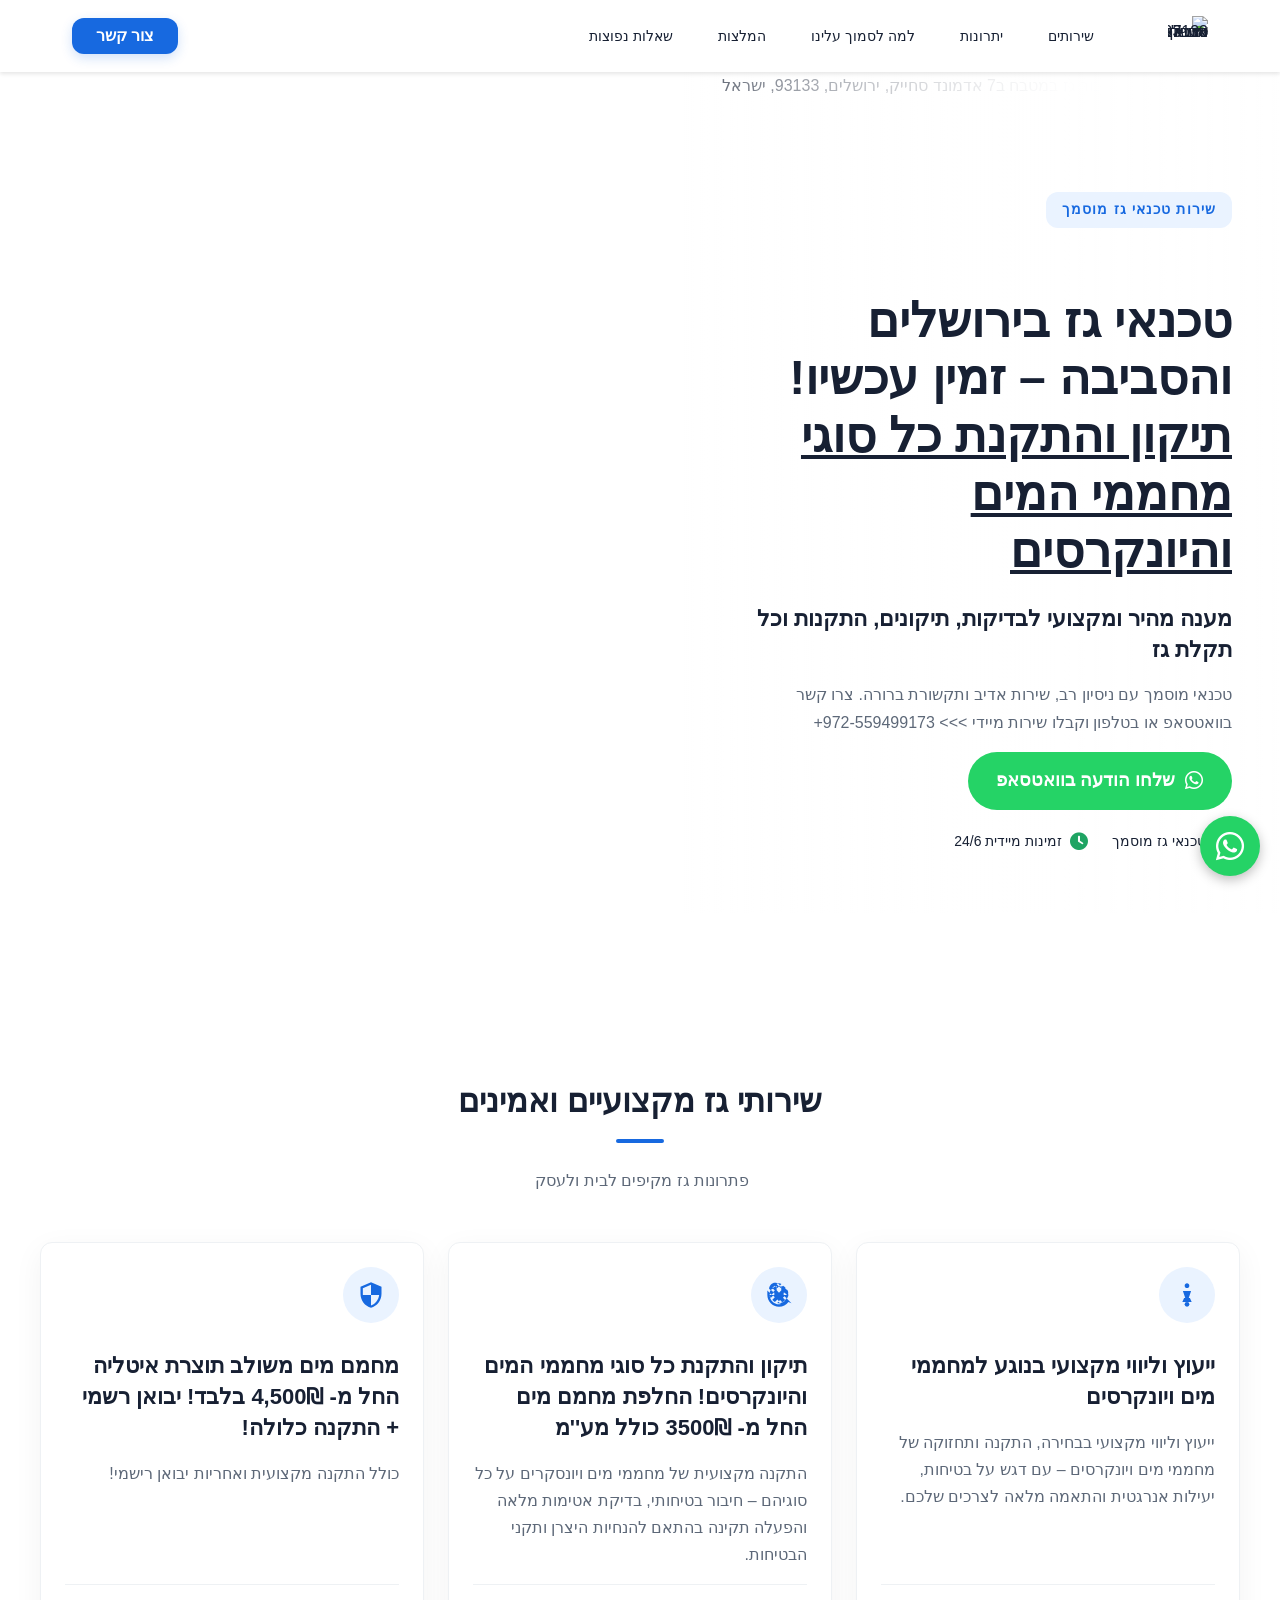
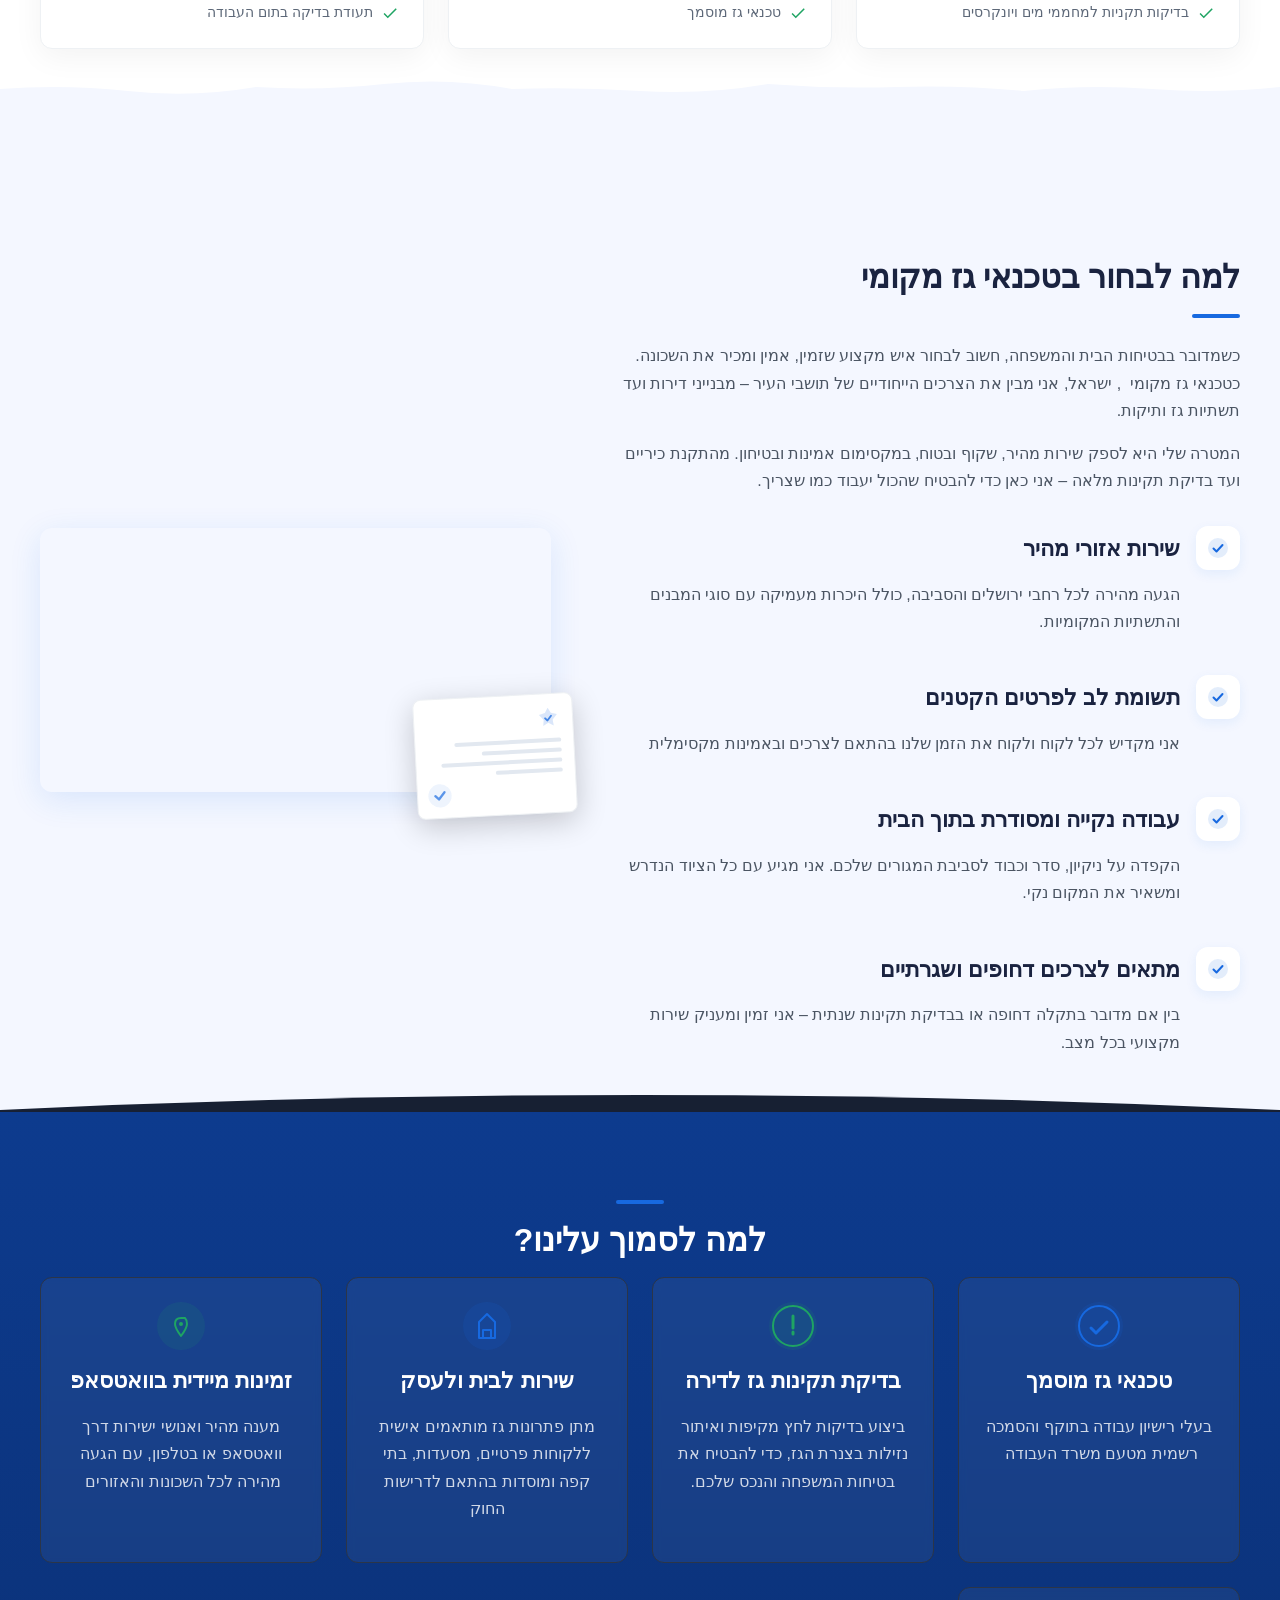
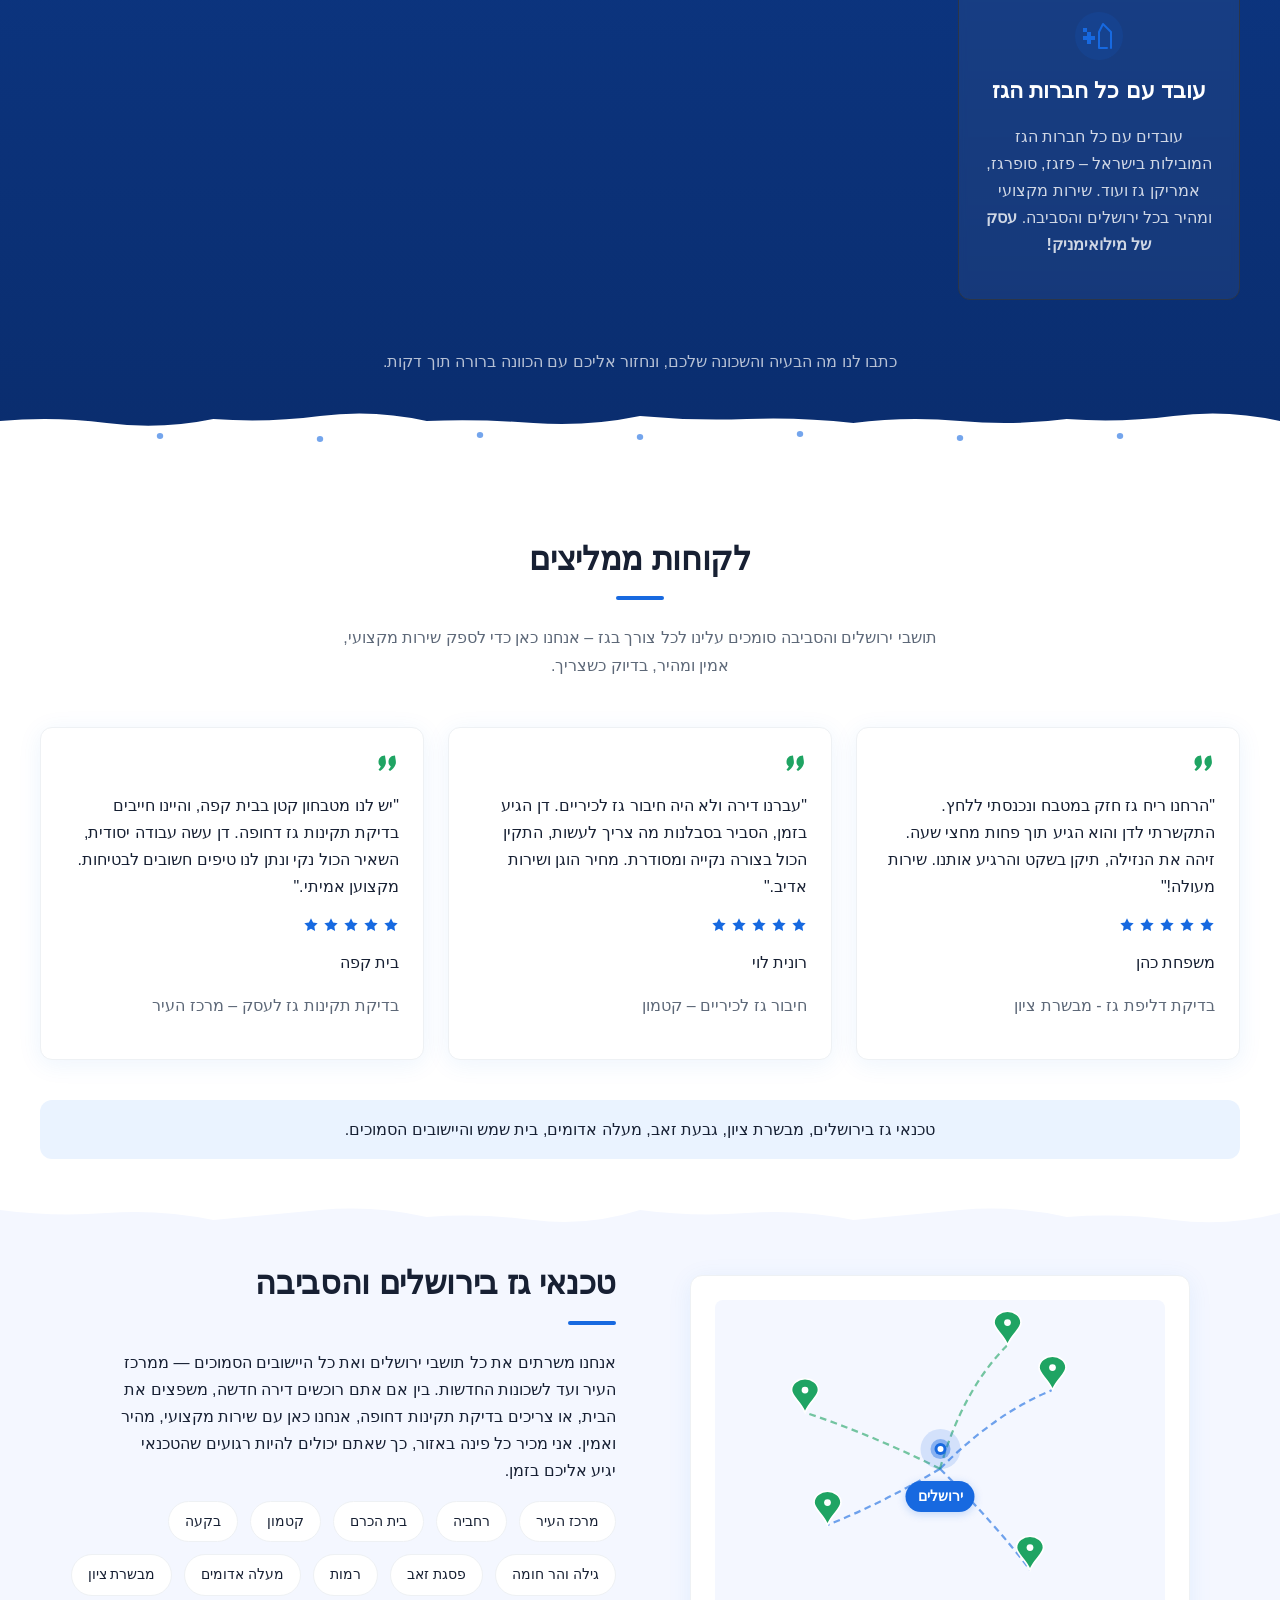
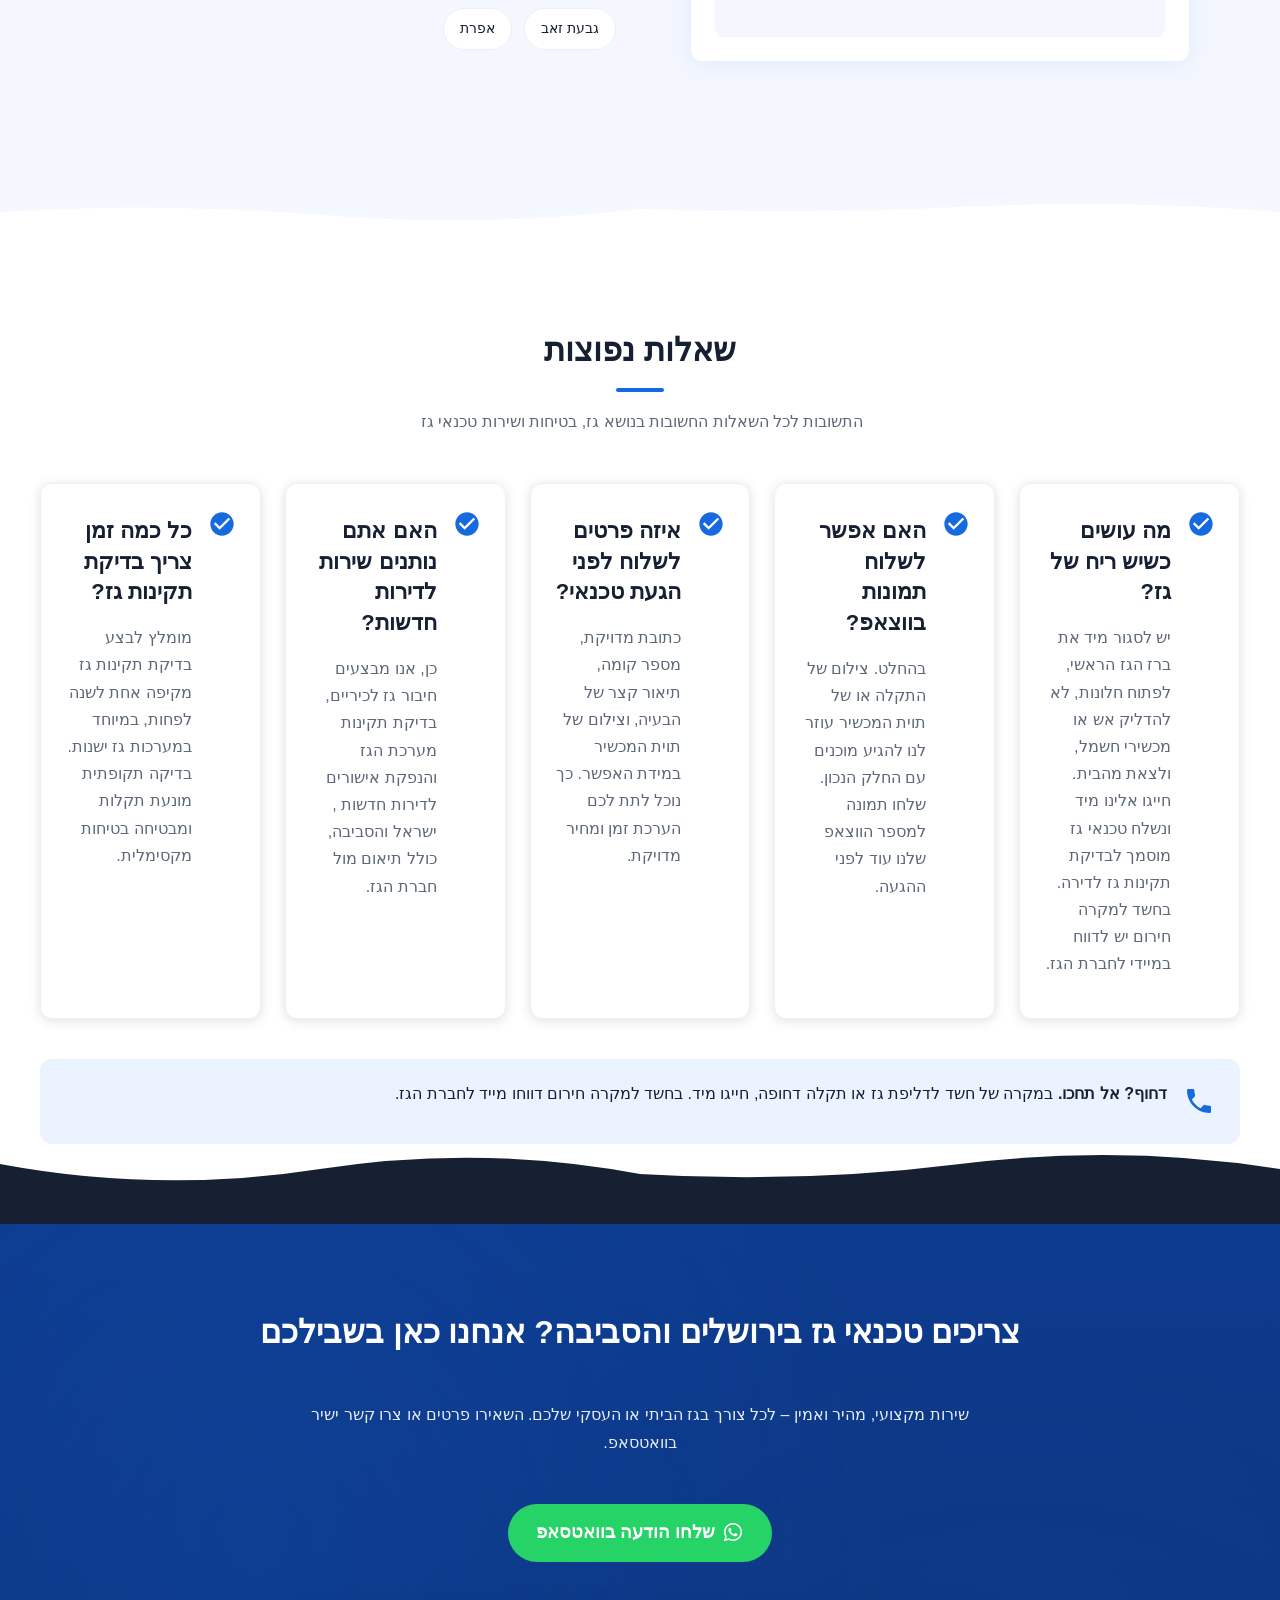
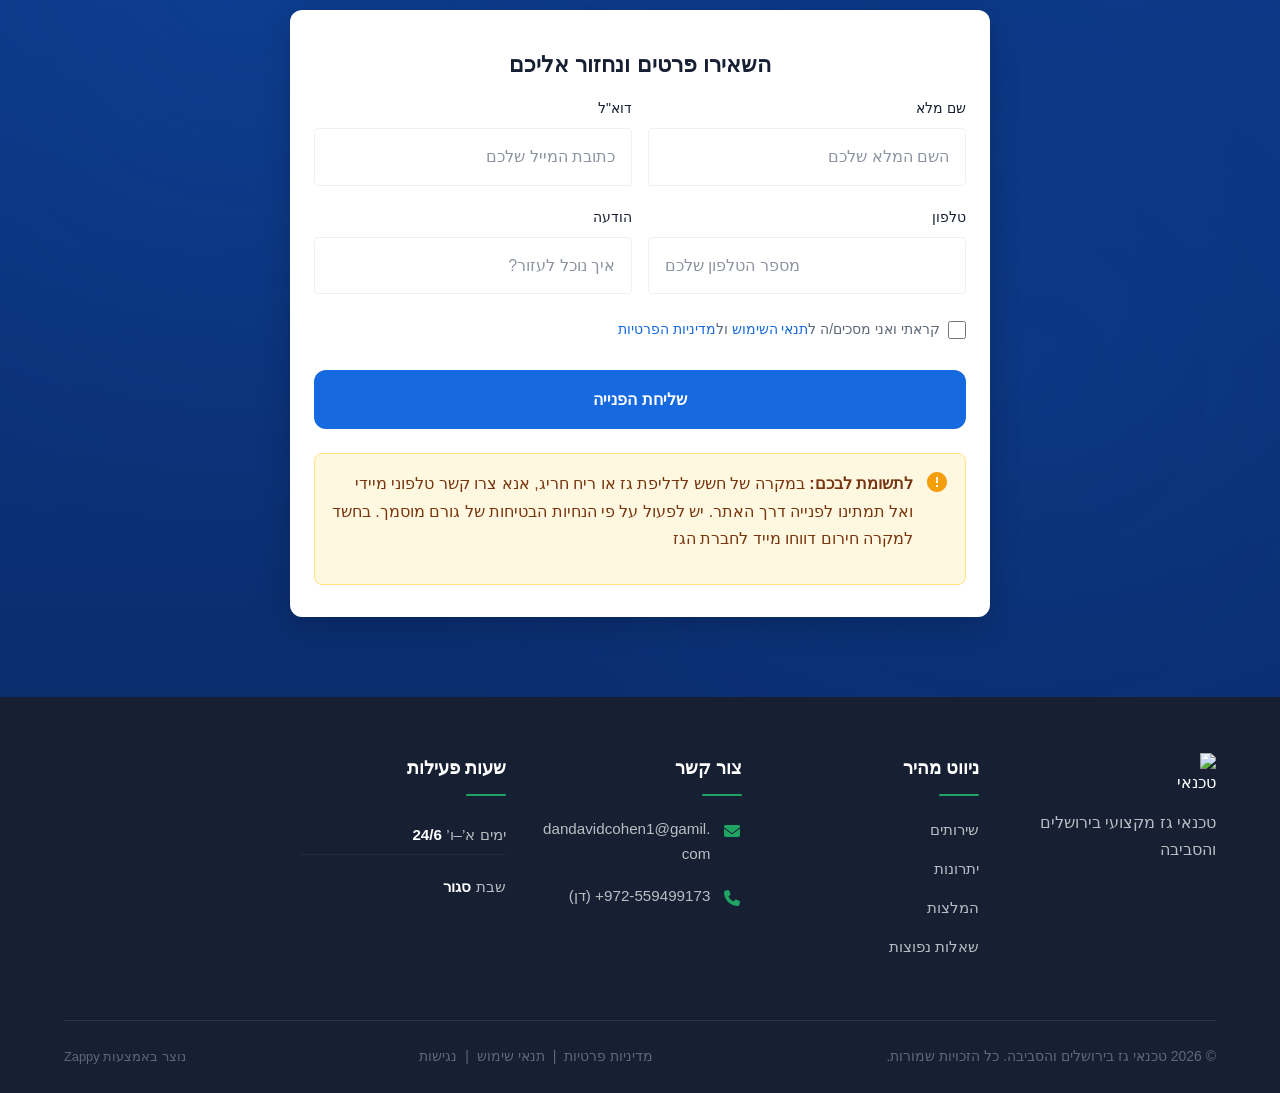
==== commit f85ff733: "Background sync: Progressive GitHub Sync" ====
--- a/index.html
+++ b/index.html
@@ -820,7 +820,7 @@
       }
       @media (min-width: 769px) { .mobile-submenu-toggle { display: none !important; } }
     </style>
-
+<style data-zappy-image-carousel-css="true">[data-zappy-image-carousel]{position:relative;overflow:hidden}.zappy-carousel-hero[data-zappy-image-carousel]{position:absolute;inset:0;z-index:0}[data-zappy-image-carousel]>.zappy-carousel-slide{position:absolute;inset:0;opacity:0;transition:opacity 1s ease-in-out;pointer-events:none;z-index:0}[data-zappy-image-carousel]>.zappy-carousel-slide.is-active{opacity:1;pointer-events:auto;z-index:1}[data-zappy-image-carousel]>.zappy-carousel-slide img{width:100%!important;height:100%!important;object-fit:cover!important;display:block!important;max-width:none!important;max-height:none!important;margin:0!important}[data-zappy-image-carousel]>.zappy-carousel-slide img:not([data-zappy-carousel-image-ready="true"]){opacity:0!important}[data-zappy-image-carousel]>.zappy-carousel-slide img[data-zappy-carousel-image-ready="true"]{opacity:1!important;transition:opacity .15s ease}@media(scripting:none){[data-zappy-image-carousel]>.zappy-carousel-slide img{opacity:1!important}}.zappy-carousel-hero[data-zappy-image-carousel]>.zappy-carousel-slide img{position:absolute!important;top:0!important;left:0!important}.zappy-carousel-hero[data-zappy-image-carousel]>.zappy-carousel-slide [data-zappy-zoom-wrapper="true"]{position:absolute!important;top:0!important;left:0!important;width:100%!important;height:100%!important;max-width:none!important;max-height:none!important;overflow:hidden!important}[data-zappy-image-carousel] .zappy-carousel-slide-link{position:absolute;inset:0;display:block;z-index:2;background:transparent}.zappy-hero-link-overlay{position:absolute;inset:0;display:block;z-index:1;background:transparent}body.zappy-edit-mode .zappy-hero-link-overlay,body.zappy-edit-mode [data-zappy-image-carousel] .zappy-carousel-slide-link,body.zappy-image-edit-mode .zappy-hero-link-overlay,body.zappy-image-edit-mode [data-zappy-image-carousel] .zappy-carousel-slide-link{pointer-events:none!important}</style>
     <style id="zappy-widget-visibility">
       html[dir="rtl"] .whatsapp-float { right: 20px !important; left: auto !important; }
       html[dir="ltr"] .whatsapp-float, html:not([dir]) .whatsapp-float { left: 20px !important; right: auto !important; }
@@ -1546,7 +1546,7 @@
     <!-- END Column: Imagery + Certification Tile -->
     <div class="index-benefits-media">
       <div class="index-benefits-image-frame">
-        <div data-zappy-zoom-wrapper="true" data-element-id="img-1784762321857-rvjdoh1on" data-element-type="image" data-zappy-zoom-wrapper-width="352px" data-zappy-zoom-wrapper-height="264px" data-zappy-zoom-wrapper-width-mode="px" data-zappy-zoom-wrapper-align="center" style="position: relative !important; overflow: hidden !important; width: 352px !important; max-width: 100% !important; margin-left: auto !important; margin-right: auto !important; height: 264px !important; display: block !important;" data-zappy-zoom-clip="true" data-zappy-wrapper-margins-applied="true"><img loading="lazy" decoding="async" data-placeholder="index-benefits-image-1" data-context="A bright, clean photo of a professional gas technician in a neat uniform, kneeling beside a modern kitchen gas connection, using a digital manometer to test pressure. The kitchen is bright with natural light, showing a safe residential Jerusalem apartment setting. The technician looks focused and trustworthy." width="600" height="400" src="/assets/site-image-index-benefits-image-1.webp" alt="טכנאי גז מוסמך בודק חיבור גז במטבח ביתי ב7 אדמונד סחייק, ירושלים, 93133, ישראל" class="index-benefits-main-image" data-element-type="image" data-element-id="img-1784762321857-rvjdoh1on" style="object-position: 92% 70% !important; display: block !important; object-fit: cover !important; margin: 0px !important; width: 100% !important; max-width: none !important; height: 100% !important; position: absolute !important; left: 0% !important; top: 0% !important; max-height: none !important;" data-zappy-zoom="1" data-zappy-carousel-image-ready="true" data-zappy-object-position="92% 70%" data-zappy-mobile-object-position="88% 40%" data-zappy-mobile-zoom="1" data-zappy-mobile-src="/assets/image-1791736840715-8fsqpo.webp?v=1791736844111" fetchpriority="low"></div>
+        <div id="zappy-carousel-1791737733891-57wqce" data-zappy-image-carousel="true" data-zappy-hero-carousel="true" data-interval="4000" class="zappy-carousel-inline" style="position:relative;overflow:hidden;width:352px;max-width:100%;aspect-ratio:1.3333;margin-left:auto;margin-right:auto;"><div class="zappy-carousel-slide is-active" style=";;;opacity:1 !important;pointer-events:auto !important;z-index:1 !important;"><div data-zappy-zoom-wrapper="true" data-element-id="img-1784762321857-rvjdoh1on" data-element-type="image" data-zappy-zoom-wrapper-width-mode="full" style="position: absolute; top: 0px !important; left: 0px !important; width: 100%; height: 100%; max-width: none; margin-left: 0px !important; margin-right: 0px !important; display: block !important; z-index: 1 !important; overflow: hidden; inset: 0; max-height: none" data-zappy-zoom-clip="true" data-zappy-wrapper-margins-applied="true" data-zappy-zoom-wrapper-align="center"><img loading="lazy" decoding="async" data-placeholder="index-benefits-image-1" data-context="A bright, clean photo of a professional gas technician in a neat uniform, kneeling beside a modern kitchen gas connection, using a digital manometer to test pressure. The kitchen is bright with natural light, showing a safe residential Jerusalem apartment setting. The technician looks focused and trustworthy." width="600" height="400" src="/assets/site-image-index-benefits-image-1.webp" alt="טכנאי גז מוסמך בודק חיבור גז במטבח ביתי ב7 אדמונד סחייק, ירושלים, 93133, ישראל" class="index-benefits-main-image" data-element-type="image" data-element-id="img-1784762321857-rvjdoh1on" style="object-position: 92% 70%; display: block !important; object-fit: cover; margin: 0; position: absolute; width: 100%; height: 100%; max-width: none; max-height: none; inset: 0" data-zappy-zoom="1" data-zappy-object-position="92% 70%" data-zappy-mobile-object-position="88% 40%" data-zappy-mobile-zoom="1" data-zappy-mobile-src="/assets/image-1791736840715-8fsqpo.webp?v=1791736844111" fetchpriority="low"></div><a class="zappy-carousel-slide-link" data-zappy-mobile-click-action="none" data-zappy-click-action="none" style="pointer-events: none;"></a></div></div>
         <!-- Certification Document Tile (peeking from bottom-start) -->
         <div class="index-benefits-cert-tile" aria-hidden="true">
           <div class="index-benefits-cert-inner">
@@ -2283,4 +2283,247 @@
       else setTimeout(init,50);
     })();
     </script>
-</body></html>+<script data-zappy-hero-carousel-js="true">(function(){
+  var V=6;
+  if((window.__zappyCarouselRuntimeVersion||0)>=V){
+    if(window.__zappyHeroCarouselInit)window.__zappyHeroCarouselInit(document);
+    return;
+  }
+  window.__zappyCarouselRuntimeVersion=V;
+  // Legacy inline copies (pre-versioning) guard on this boolean: setting it
+  // makes them skip their own body and delegate to our init instead.
+  window.__zappyHeroCarouselRuntimeLoaded=true;
+  var CONTAINER_SEL='[data-zappy-image-carousel],[data-zappy-hero-carousel]';
+  var SLIDE_SEL='.zappy-carousel-slide,.zappy-hero-carousel-slide,.zappy-img-carousel-slide';
+  function getSlides(c){
+    var direct=Array.prototype.filter.call(c.children,function(ch){
+      return ch.nodeType===1&&ch.matches&&ch.matches(SLIDE_SEL);
+    });
+    if(direct.length)return direct;
+    return Array.prototype.slice.call(c.querySelectorAll(SLIDE_SEL));
+  }
+  function cleanupSlideImages(slide){
+    if(!slide||!slide.querySelectorAll)return null;
+    var imgs=Array.prototype.slice.call(slide.querySelectorAll('img'));
+    if(!imgs.length)return null;
+    var canonical=slide.querySelector('img[data-element-id]')||imgs[0];
+    imgs.forEach(function(img){
+      if(img===canonical)return;
+      var parent=img.parentElement;
+      try{img.remove();}catch(e){try{if(img.parentNode)img.parentNode.removeChild(img);}catch(e2){}}
+      if(parent&&parent!==slide&&parent.getAttribute&&
+         parent.getAttribute('data-zappy-zoom-wrapper')==='true'&&!parent.querySelector('img')){
+        try{parent.remove();}catch(e3){}
+      }
+    });
+    return canonical;
+  }
+  function revealImageWhenDecoded(img){
+    if(!img||img.getAttribute('data-zappy-carousel-image-ready')==='true')return;
+    var token=(img.__zappyCarouselDecodeToken||0)+1;
+    img.__zappyCarouselDecodeToken=token;
+    function markReady(){
+      if(img.__zappyCarouselDecodeToken!==token)return;
+      img.setAttribute('data-zappy-carousel-image-ready','true');
+    }
+    function decode(){
+      if(img.decode){
+        img.decode().then(markReady,markReady);
+      }else{
+        markReady();
+      }
+    }
+    if(img.complete){
+      if(img.naturalWidth>0)decode();
+      else markReady();
+      return;
+    }
+    img.addEventListener('load',decode,{once:true});
+    img.addEventListener('error',markReady,{once:true});
+  }
+  function activeIndexOf(slides){
+    for(var i=0;i<slides.length;i++){
+      if(slides[i].classList.contains('is-active'))return i;
+    }
+    return 0;
+  }
+  function applyResponsiveImages(c){
+    if(!c)return;
+    var mobile=window.matchMedia('(max-width:768px)').matches;
+    getSlides(c).forEach(function(slide){
+      var img=cleanupSlideImages(slide);
+      if(!img)return;
+      var mSrc=img.getAttribute('data-zappy-mobile-src');
+      var mPos=img.getAttribute('data-zappy-mobile-object-position');
+      var desktopPos=img.getAttribute('data-zappy-object-position')||'50% 50%';
+      if(mobile){
+        if(mSrc){
+          if(!img.getAttribute('data-zappy-original-src')){
+            var knownDesktop=(img._zappyDesktop&&img._zappyDesktop.src)||
+              img.getAttribute('data-zappy-desktop-src')||
+              img.getAttribute('src')||'';
+            img.setAttribute('data-zappy-original-src',knownDesktop);
+          }
+          if(img.getAttribute('src')!==mSrc){
+            img.removeAttribute('data-zappy-carousel-image-ready');
+            img.setAttribute('src',mSrc);
+          }
+        }
+        if(mPos)img.style.setProperty('object-position',mPos,'important');
+      }else{
+        var original=img.getAttribute('data-zappy-original-src')||
+          (img._zappyDesktop&&img._zappyDesktop.src)||
+          img.getAttribute('data-zappy-desktop-src');
+        if(original&&img.getAttribute('src')!==original){
+          img.removeAttribute('data-zappy-carousel-image-ready');
+          img.setAttribute('src',original);
+        }
+        img.removeAttribute('data-zappy-original-src');
+        img.style.setProperty('object-position',desktopPos,'important');
+      }
+      revealImageWhenDecoded(img);
+      var link=slide.querySelector&&slide.querySelector(':scope > a.zappy-carousel-slide-link');
+      if(link){
+        var desktopAction=link.getAttribute('data-zappy-desktop-click-action');
+        var desktopHref=link.getAttribute('data-zappy-desktop-href');
+        if(!desktopAction&&!desktopHref&&link.getAttribute('href')){
+          desktopHref=link.getAttribute('href');
+          desktopAction='link';
+          link.setAttribute('data-zappy-desktop-click-action','link');
+          link.setAttribute('data-zappy-desktop-href',desktopHref);
+          if(link.getAttribute('target')==='_blank')link.setAttribute('data-zappy-desktop-target','_blank');
+        }
+        var mobileAction=link.getAttribute('data-zappy-mobile-click-action');
+        var useMobileOverride=mobile&&(mobileAction==='link'||mobileAction==='none');
+        var href=useMobileOverride
+          ?(mobileAction==='link'?link.getAttribute('data-zappy-mobile-href'):'')
+          :(desktopAction==='none'?'':desktopHref);
+        var target=useMobileOverride
+          ?link.getAttribute('data-zappy-mobile-target')
+          :link.getAttribute('data-zappy-desktop-target');
+        if(href){
+          link.setAttribute('href',href);
+          link.setAttribute('data-zappy-click-action','link');
+          link.style.setProperty('pointer-events','auto');
+          if(target==='_blank'){
+            link.setAttribute('target','_blank');
+            link.setAttribute('rel','noopener noreferrer');
+          }else{
+            link.removeAttribute('target');
+            link.removeAttribute('rel');
+          }
+        }else{
+          link.removeAttribute('href');
+          link.removeAttribute('target');
+          link.removeAttribute('rel');
+          link.setAttribute('data-zappy-click-action','none');
+          link.style.setProperty('pointer-events','none');
+        }
+      }
+    });
+  }
+  function show(c,idx){
+    var slides=getSlides(c);
+    if(!slides.length)return;
+    if(idx<0)idx=0;
+    if(idx>=slides.length)idx=slides.length-1;
+    c.__zappyActiveIndex=idx;
+    slides.forEach(function(slide,i){
+      var active=i===idx;
+      slide.classList.toggle('is-active',active);
+      slide.style.setProperty('opacity',active?'1':'0','important');
+      // Only the active slide may receive clicks (per-slide links).
+      // Legacy bg-div hero slides sit under aria-hidden containers, so the
+      // pointer-events toggle is harmless there too.
+      slide.style.setProperty('pointer-events',active?'auto':'none','important');
+      slide.style.setProperty('z-index',active?'1':'0','important');
+    });
+  }
+  function isPaused(c){
+    if(c&&c.__zappyCarouselPaused)return true;
+    if(window.__zappyCarouselHoldAll)return true;
+    if(document.hidden)return true;
+    // Editor edit-mode: never auto-advance while the user is editing.
+    if(document.body&&document.body.classList&&document.body.classList.contains('zappy-edit-mode'))return true;
+    return false;
+  }
+  function stopTimer(c){
+    if(c.__zappyHeroCarouselTimer){
+      clearInterval(c.__zappyHeroCarouselTimer);
+      c.__zappyHeroCarouselTimer=null;
+    }
+  }
+  function startTimer(c){
+    stopTimer(c);
+    var iv=parseInt(c.getAttribute('data-interval'),10)||3000;
+    if(iv<500)iv=500;
+    c.__zappyHeroCarouselTimer=setInterval(function(){
+      if(!document.documentElement.contains(c)){stopTimer(c);return;}
+      if(isPaused(c))return;
+      var slides=getSlides(c);
+      if(slides.length<2)return;
+      var i=typeof c.__zappyActiveIndex==='number'?c.__zappyActiveIndex:activeIndexOf(slides);
+      show(c,(i+1)%slides.length);
+    },iv);
+  }
+  function initOne(c){
+    if(c.__zappyInit&&c.__zappyCarouselV6)return;
+    // Take over containers initialized by an OLD runtime copy.
+    if(c.__zappyInit&&!c.__zappyCarouselV6)stopTimer(c);
+    c.__zappyInit=true;
+    c.__zappyCarouselV6=true;
+    c.__zappyCarouselV5=true;
+    var slides=getSlides(c);
+    if(!slides.length)return;
+    applyResponsiveImages(c);
+    show(c,activeIndexOf(slides));
+    startTimer(c);
+  }
+  function init(root){
+    var scope=root&&root.querySelectorAll?root:document;
+    var seen=[];
+    scope.querySelectorAll(CONTAINER_SEL).forEach(function(c){
+      if(seen.indexOf(c)===-1){seen.push(c);initOne(c);}
+    });
+    if(scope!==document&&scope.matches&&scope.matches(CONTAINER_SEL))initOne(scope);
+  }
+  // ---- Editor control API ----
+  window.__zappyCarousel={
+    version:V,
+    init:init,
+    getSlides:getSlides,
+    applyResponsiveImages:applyResponsiveImages,
+    setActive:function(c,idx){if(!c)return;show(c,idx);},
+    pause:function(c){if(c)c.__zappyCarouselPaused=true;},
+    resume:function(c){if(c)c.__zappyCarouselPaused=false;},
+    refresh:function(c){
+      if(!c)return;
+      c.__zappyInit=false;c.__zappyCarouselV6=false;c.__zappyCarouselV5=false;
+      stopTimer(c);
+      initOne(c);
+    }
+  };
+  window.__zappyHeroCarouselInit=init;
+  function start(){init(document);}
+  if(document.readyState!=='loading'){start();}else{document.addEventListener('DOMContentLoaded',start);}
+  var responsiveMq=window.matchMedia('(max-width:768px)');
+  function refreshResponsiveImages(){
+    document.querySelectorAll(CONTAINER_SEL).forEach(applyResponsiveImages);
+  }
+  if(responsiveMq.addEventListener)responsiveMq.addEventListener('change',refreshResponsiveImages);
+  else if(responsiveMq.addListener)responsiveMq.addListener(refreshResponsiveImages);
+  if(window.MutationObserver&&!window.__zappyHeroCarouselObserver){
+    var observer=new MutationObserver(function(records){
+      records.forEach(function(record){
+        Array.prototype.slice.call(record.addedNodes||[]).forEach(function(node){
+          if(!node||node.nodeType!==1)return;
+          if(node.matches&&node.matches(CONTAINER_SEL)){init(node.parentNode||document);}
+          else if(node.querySelector&&node.querySelector(CONTAINER_SEL)){init(node);}
+        });
+      });
+    });
+    function observe(){if(document.body)observer.observe(document.body,{childList:true,subtree:true});}
+    window.__zappyHeroCarouselObserver=observer;
+    if(document.readyState!=='loading'){observe();}else{document.addEventListener('DOMContentLoaded',observe);}
+  }
+})();</script></body></html>
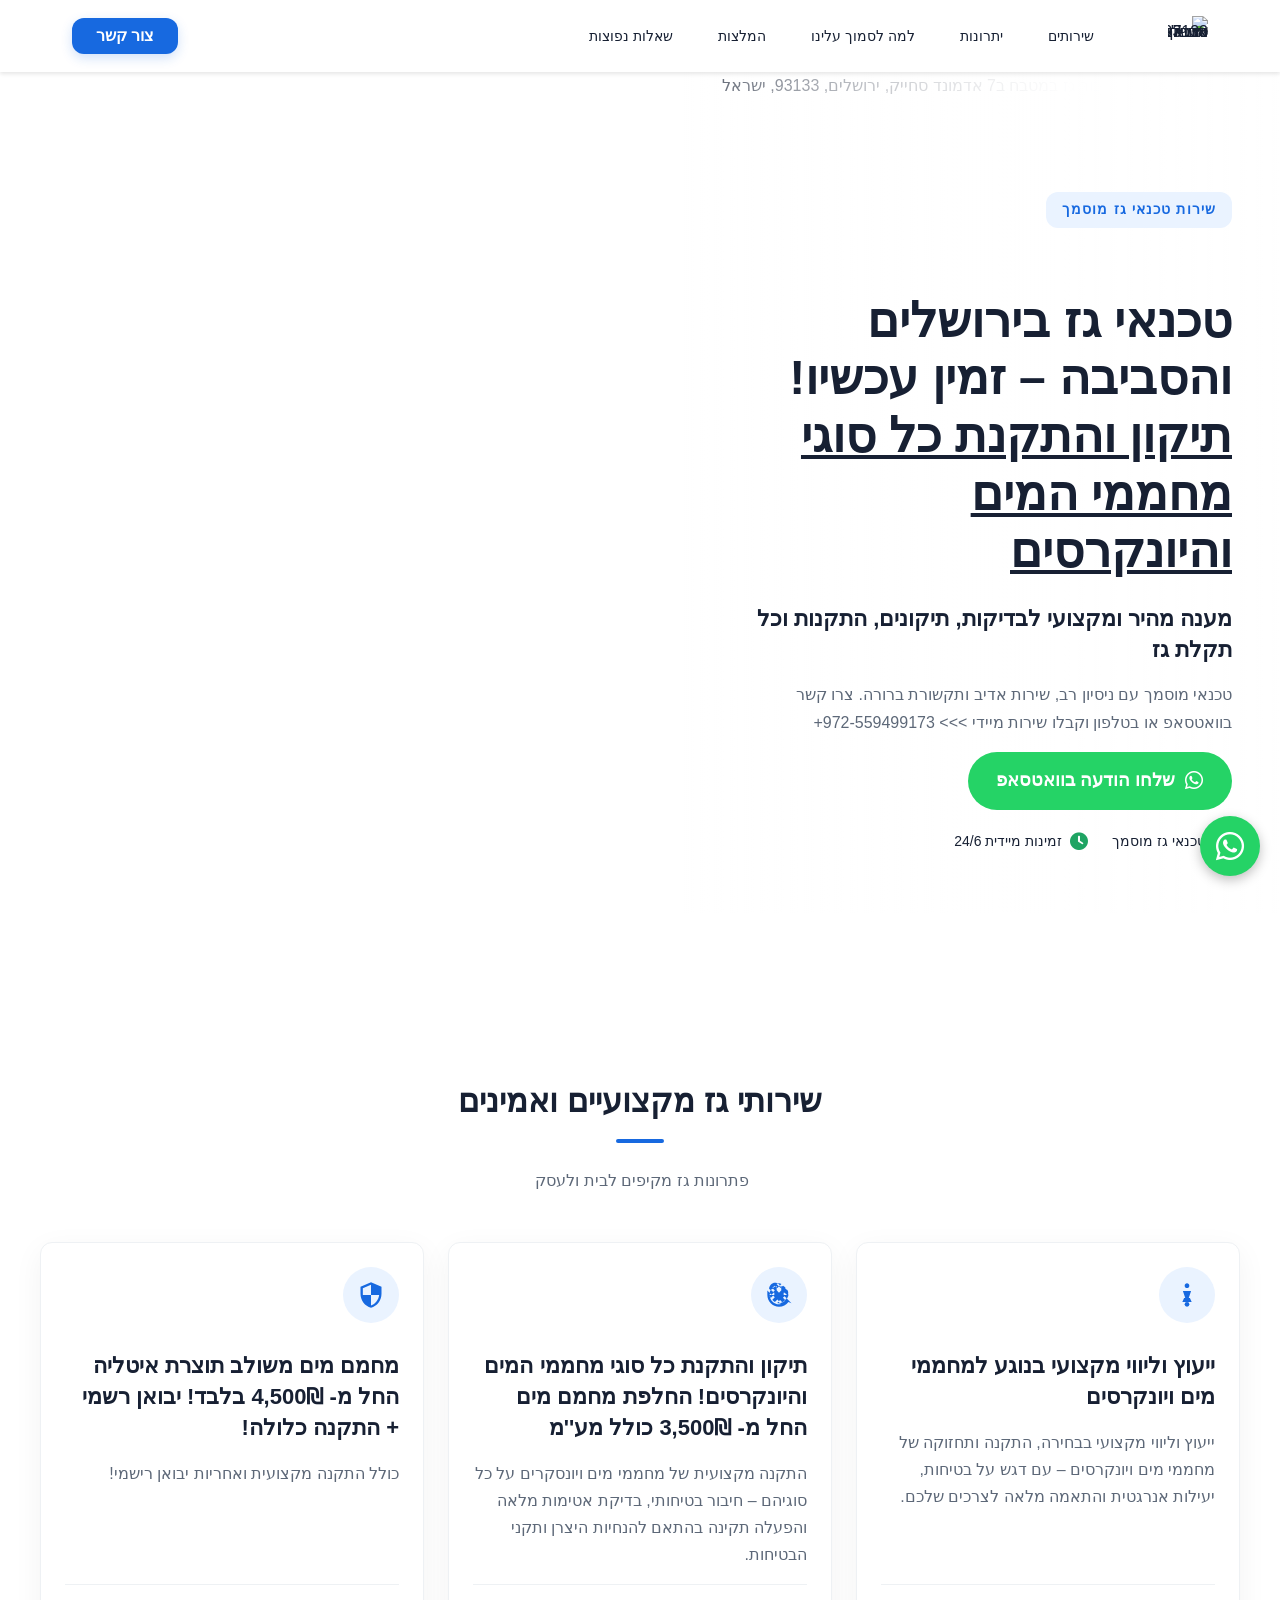
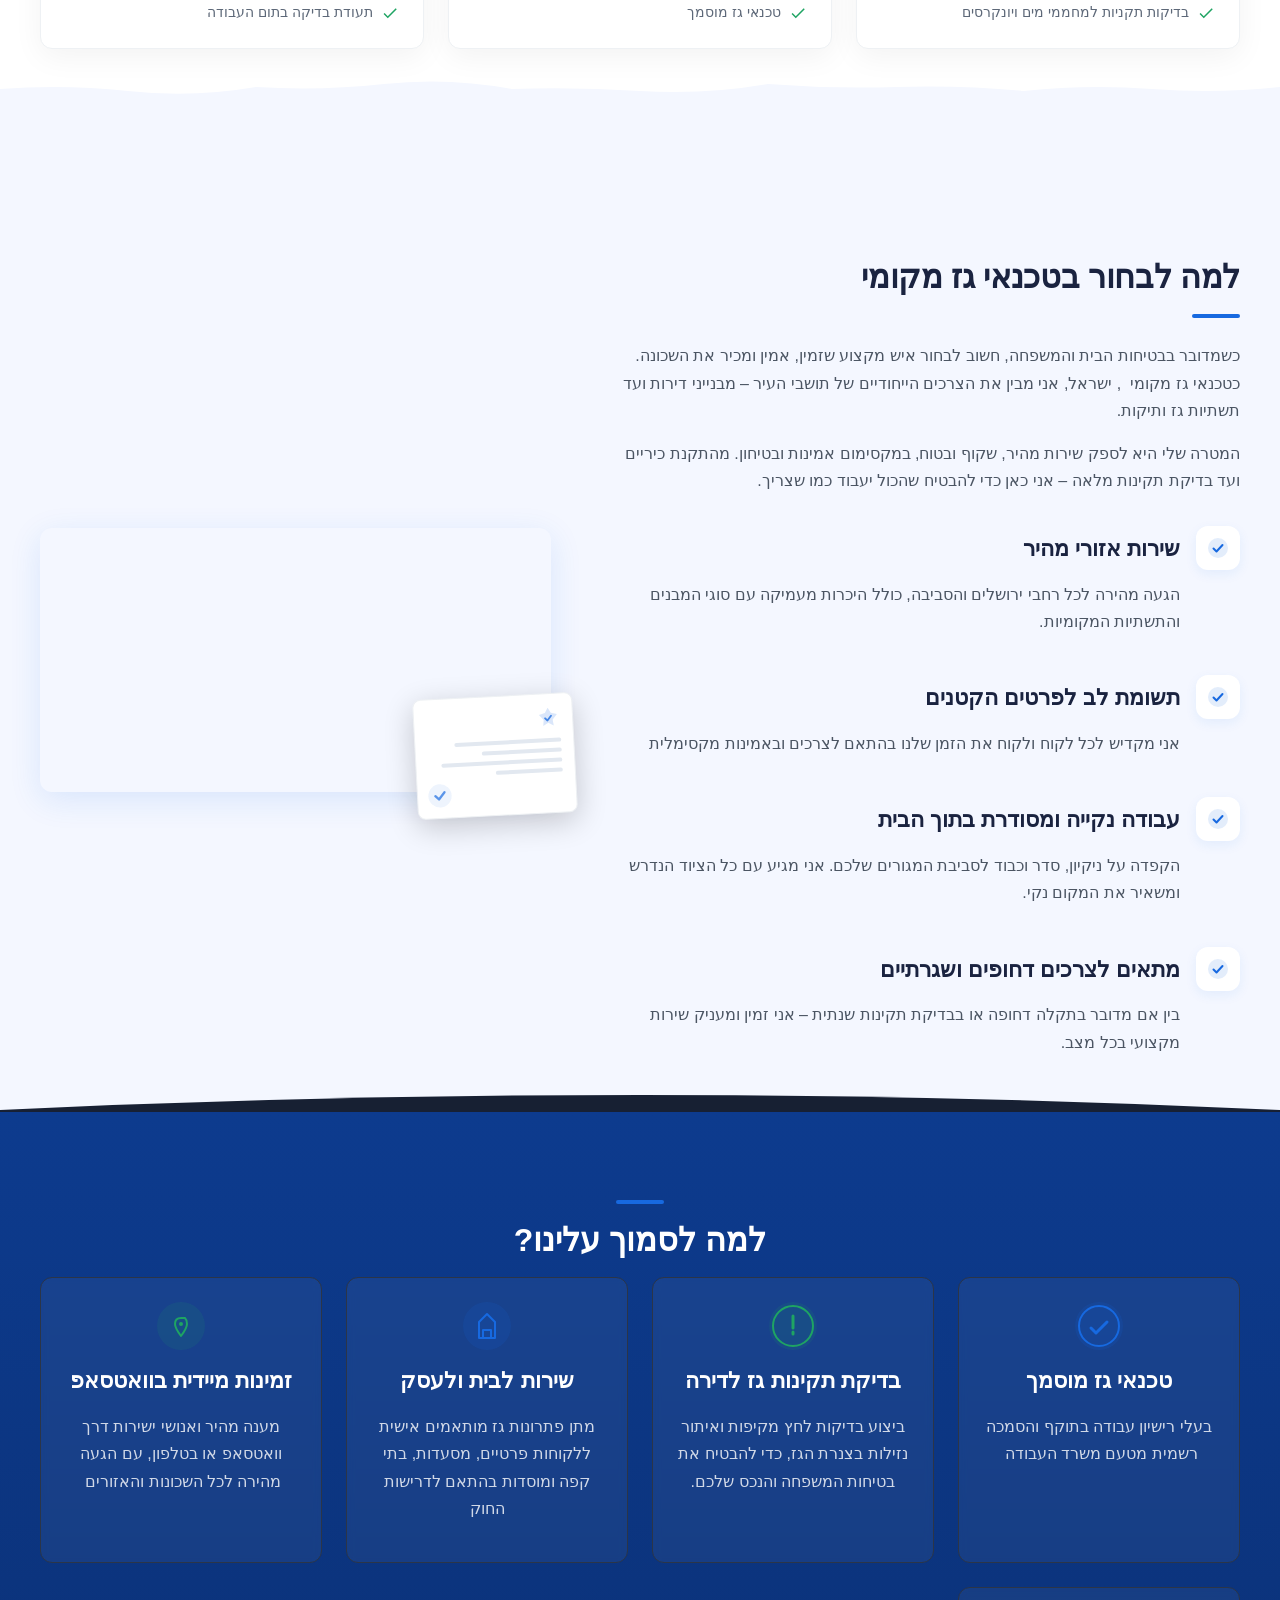
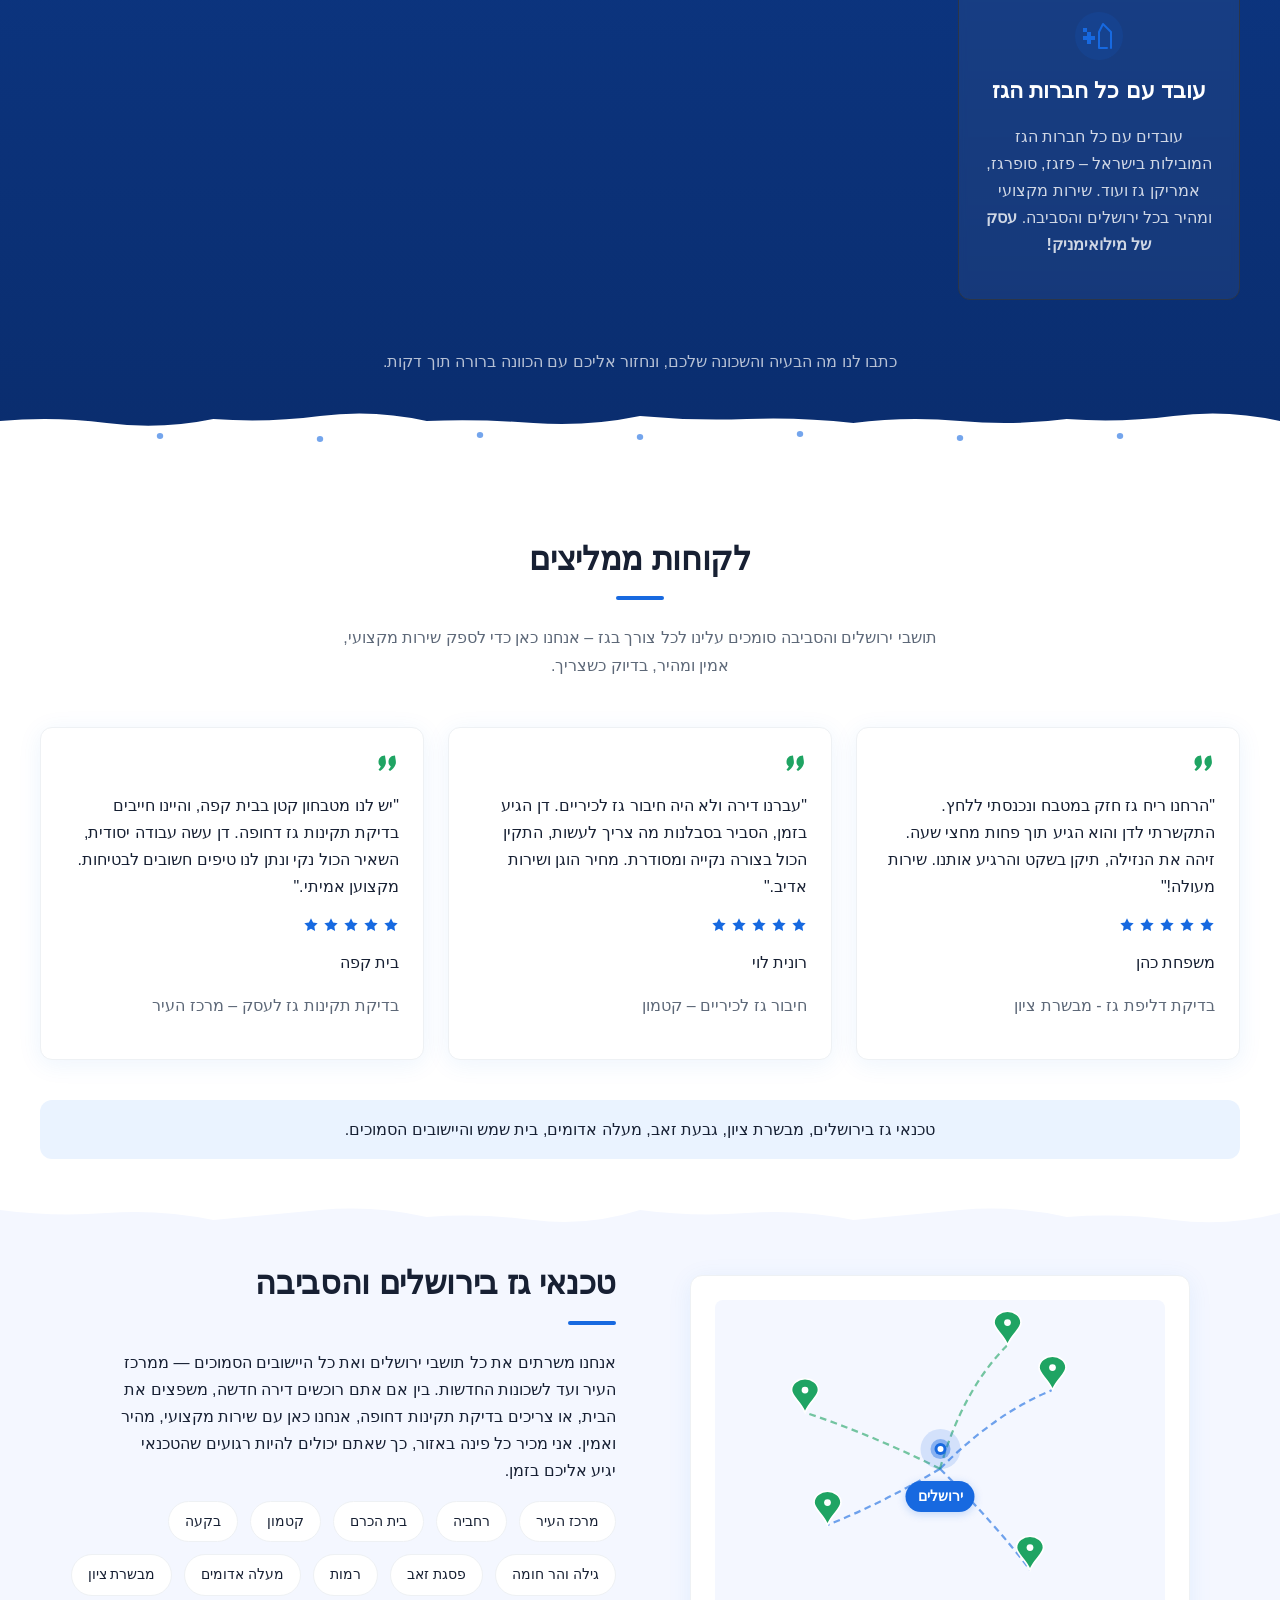
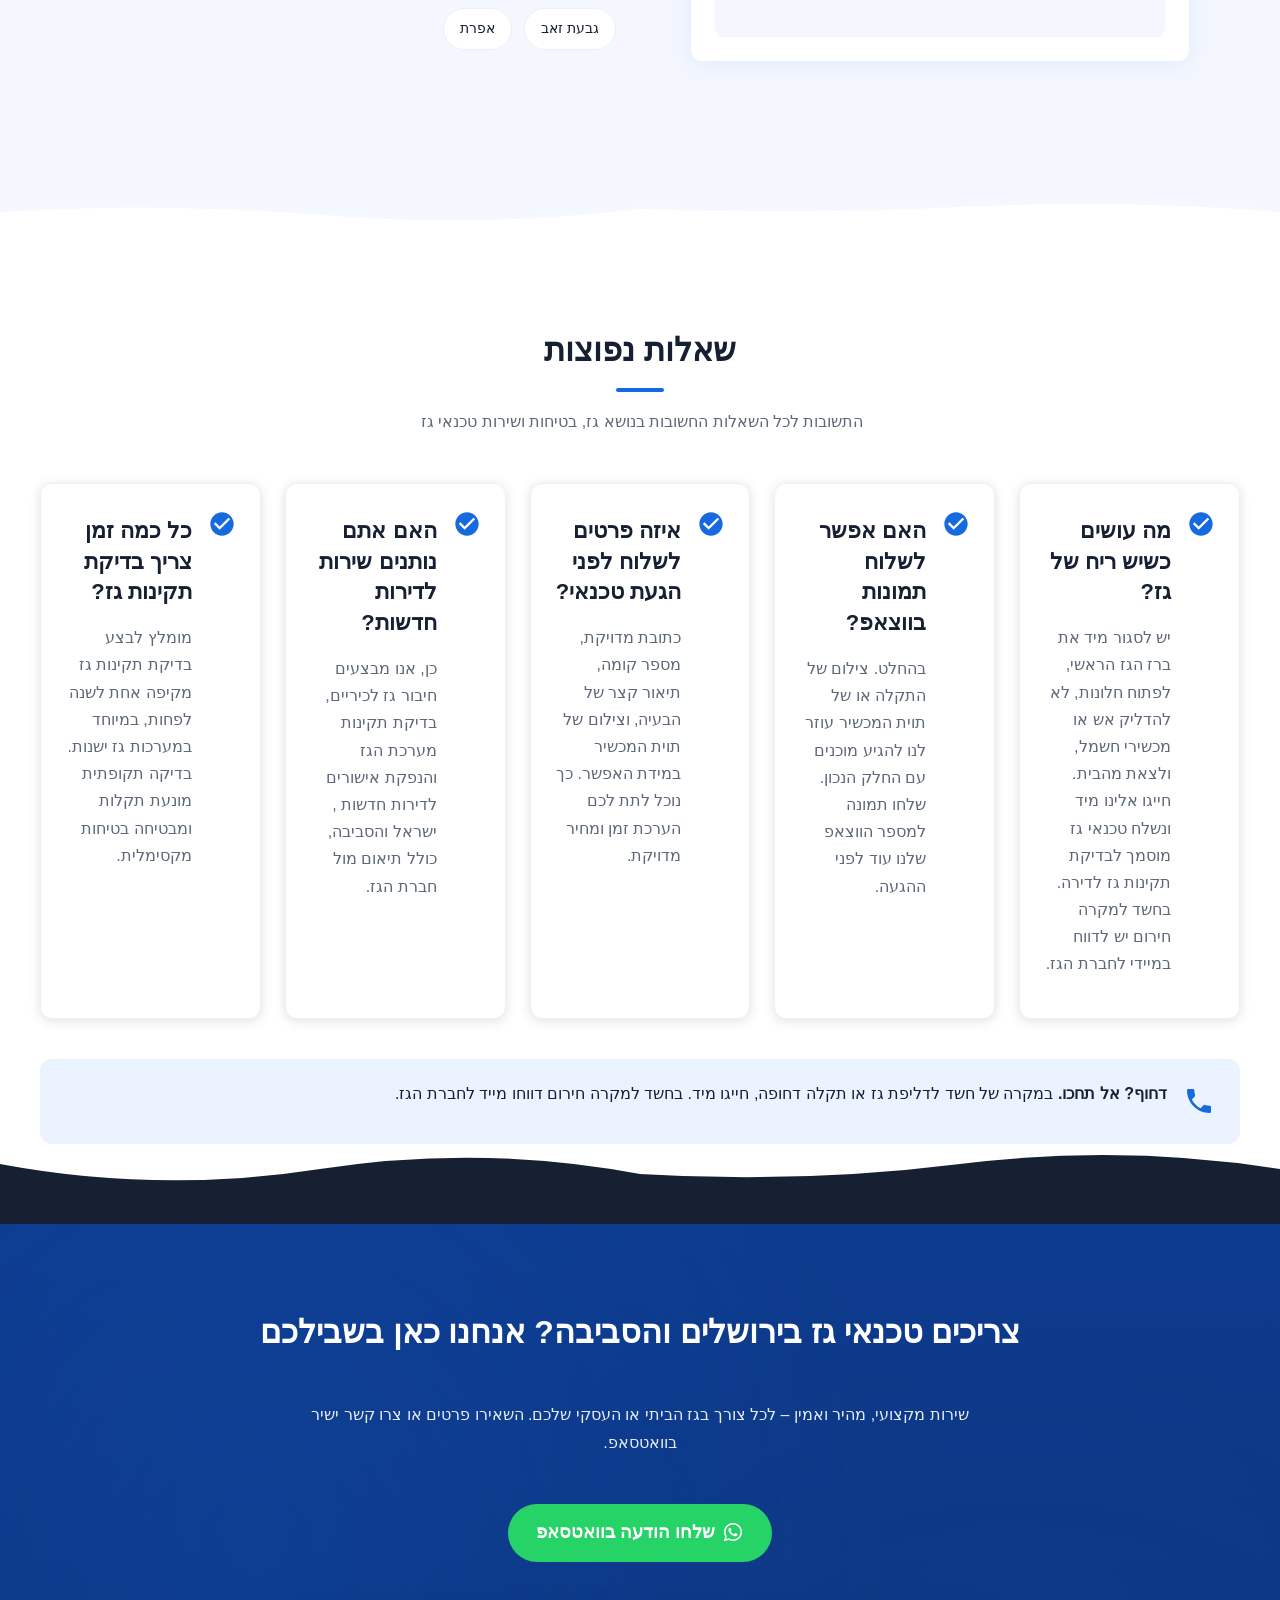
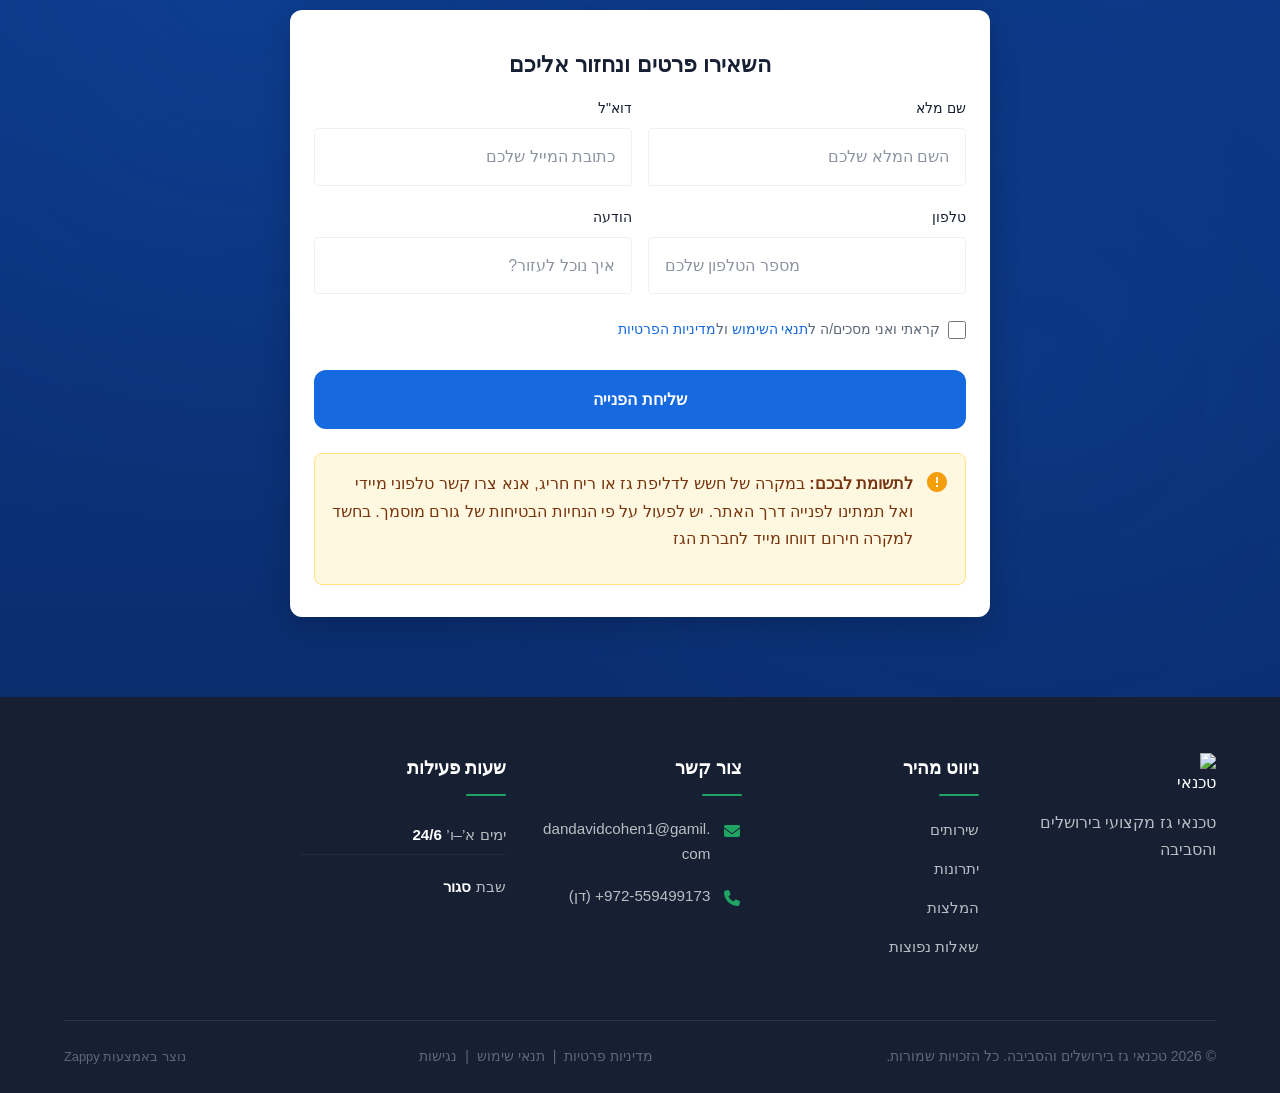
==== commit 5f8cee68: "Publish: Full site sync" ====
--- a/index.html
+++ b/index.html
@@ -1445,7 +1445,7 @@
                         <path d="M22.7 19L13.6 9.9C14.5 7.6 14 4.9 12.1 3C10.1 1 7.1 1 5.1 3C4.1 4 3.6 5.3 3.5 6.7L7.1 10.3L5.6 11.8L2 8.2V12C2 17.5 6.5 22 12 22C15.3 22 18.2 20.4 20.1 17.9L22.7 19ZM12 20C7.6 20 4 16.4 4 12C4 8.3 6.5 5.3 10 4.3V8L12 10L14 8V4.3C17.5 5.3 20 8.3 20 12C20 12.3 20 12.7 19.9 13L16.5 9.6L15.1 11L18.5 14.4C17.3 17.1 14.8 19 12 19C11.5 19 11 18.9 10.5 18.8L12 17.3L10.6 15.9L8.5 18C7.6 17.5 6.9 16.8 6.3 16L8.4 13.9L7 12.5L4.9 14.6C4.4 13.8 4.1 12.9 4 12H8V10H4C4.1 9.1 4.4 8.2 4.9 7.4L7 9.5L8.4 8.1L6.3 6C6.9 5.2 7.6 4.5 8.5 4L10.6 6.1L12 4.7L9.9 2.6C11.2 1.8 12.8 1.8 14.1 2.6L12 4.7L13.4 6.1L15.5 4C16.4 4.5 17.1 5.2 17.7 6L15.6 8.1L17 9.5L19.1 7.4C19.6 8.2 19.9 9.1 20 10H16V12H20C19.9 13.1 19.5 14.1 18.9 15L16.8 12.9L15.4 14.3L17.5 16.4C16.8 17.2 16 17.9 15 18.4L12.9 16.3L11.5 17.7L13.6 19.8C13.1 19.9 12.6 20 12 20Z" fill="currentColor"></path>
                     </svg>
                 </div>
-                <h3 class="index-services-section__card-title">תיקון והתקנת כל סוגי מחממי המים והיונקרסים! החלפת מחמם מים החל מ- 3500₪ כולל מע''מ</h3>
+                <h3 class="index-services-section__card-title">תיקון והתקנת כל סוגי מחממי המים והיונקרסים! החלפת מחמם מים החל מ- 3,500₪ כולל מע''מ</h3>
                 <p class="index-services-section__card-text">התקנה מקצועית של מחממי מים ויונסקרים על כל סוגיהם – חיבור בטיחותי, בדיקת אטימות מלאה והפעלה תקינה בהתאם להנחיות היצרן ותקני הבטיחות.</p>
                 <div class="index-services-section__card-note" id="zappy-section-11">
                     <svg class="index-services-section__check-icon" data-element-type="icon" data-icon-type="svg" viewBox="0 0 24 24" fill="none" xmlns="http://www.w3.org/2000/svg">
